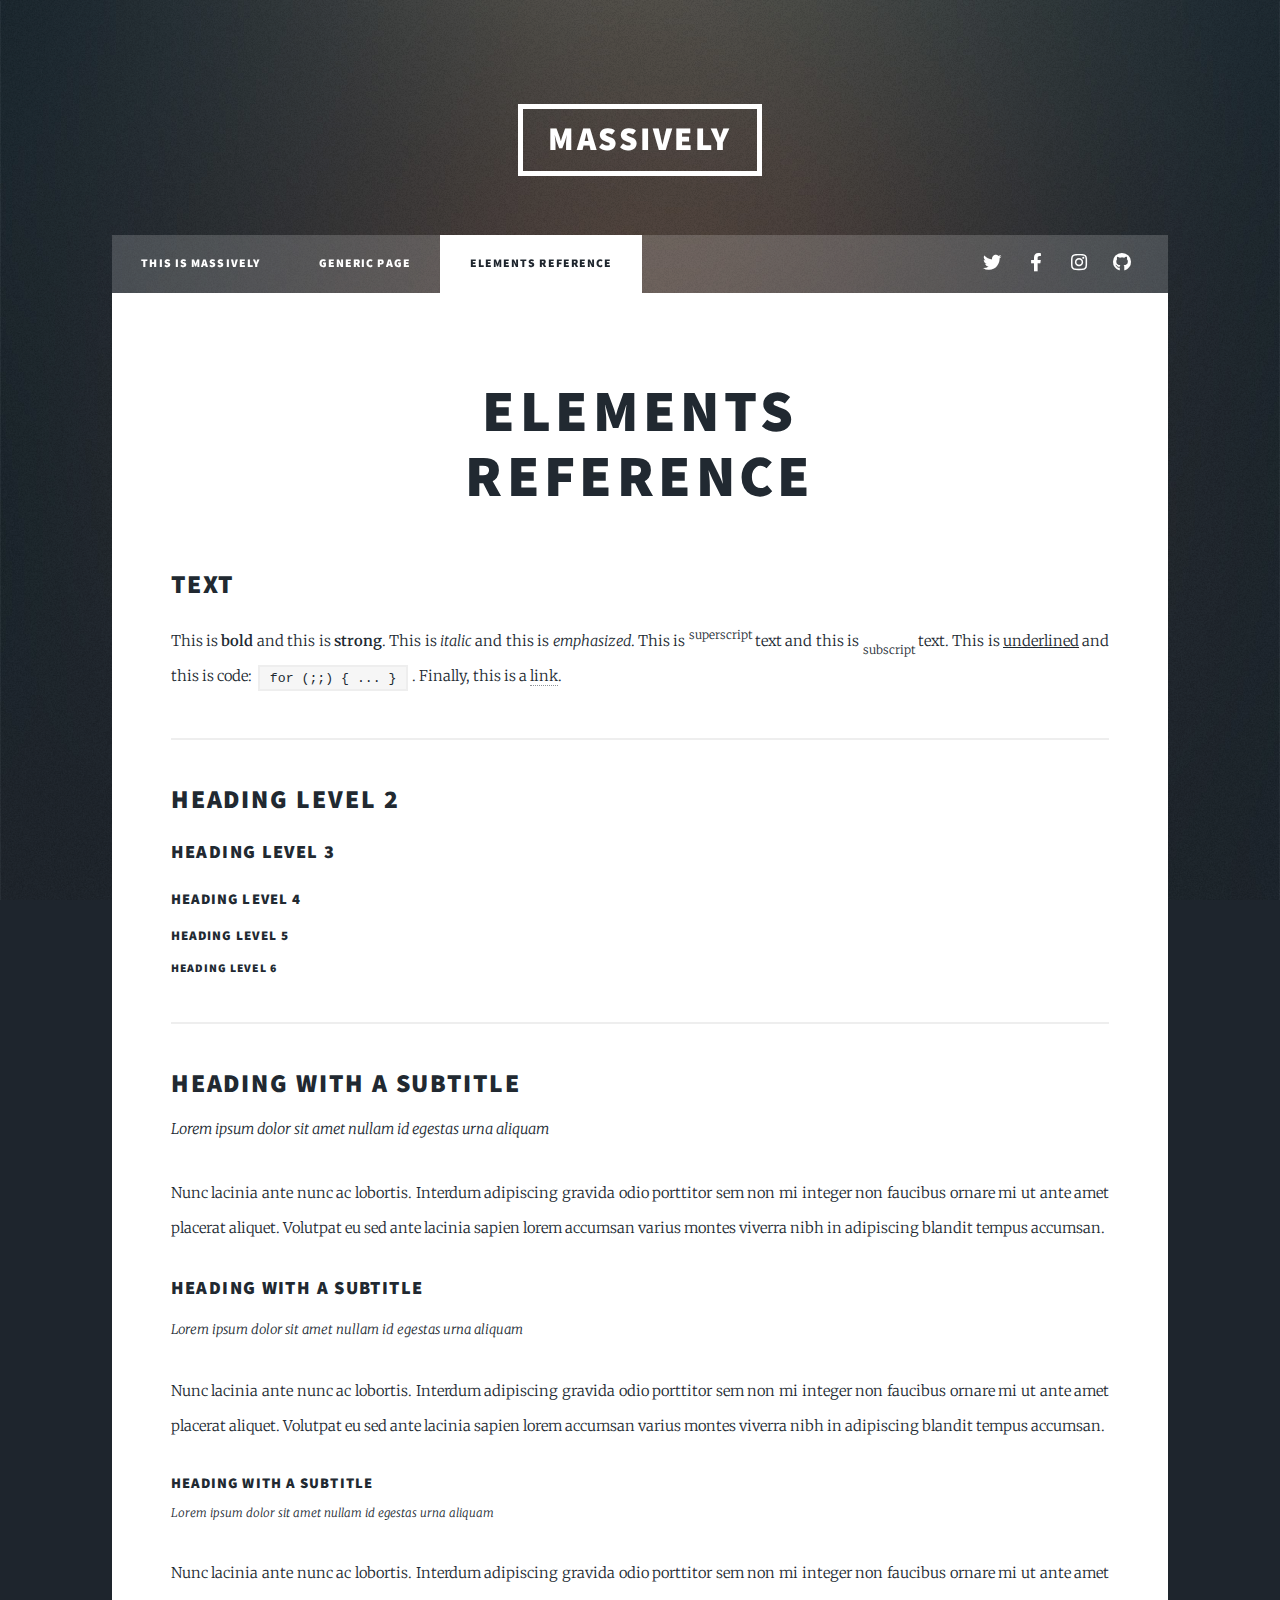
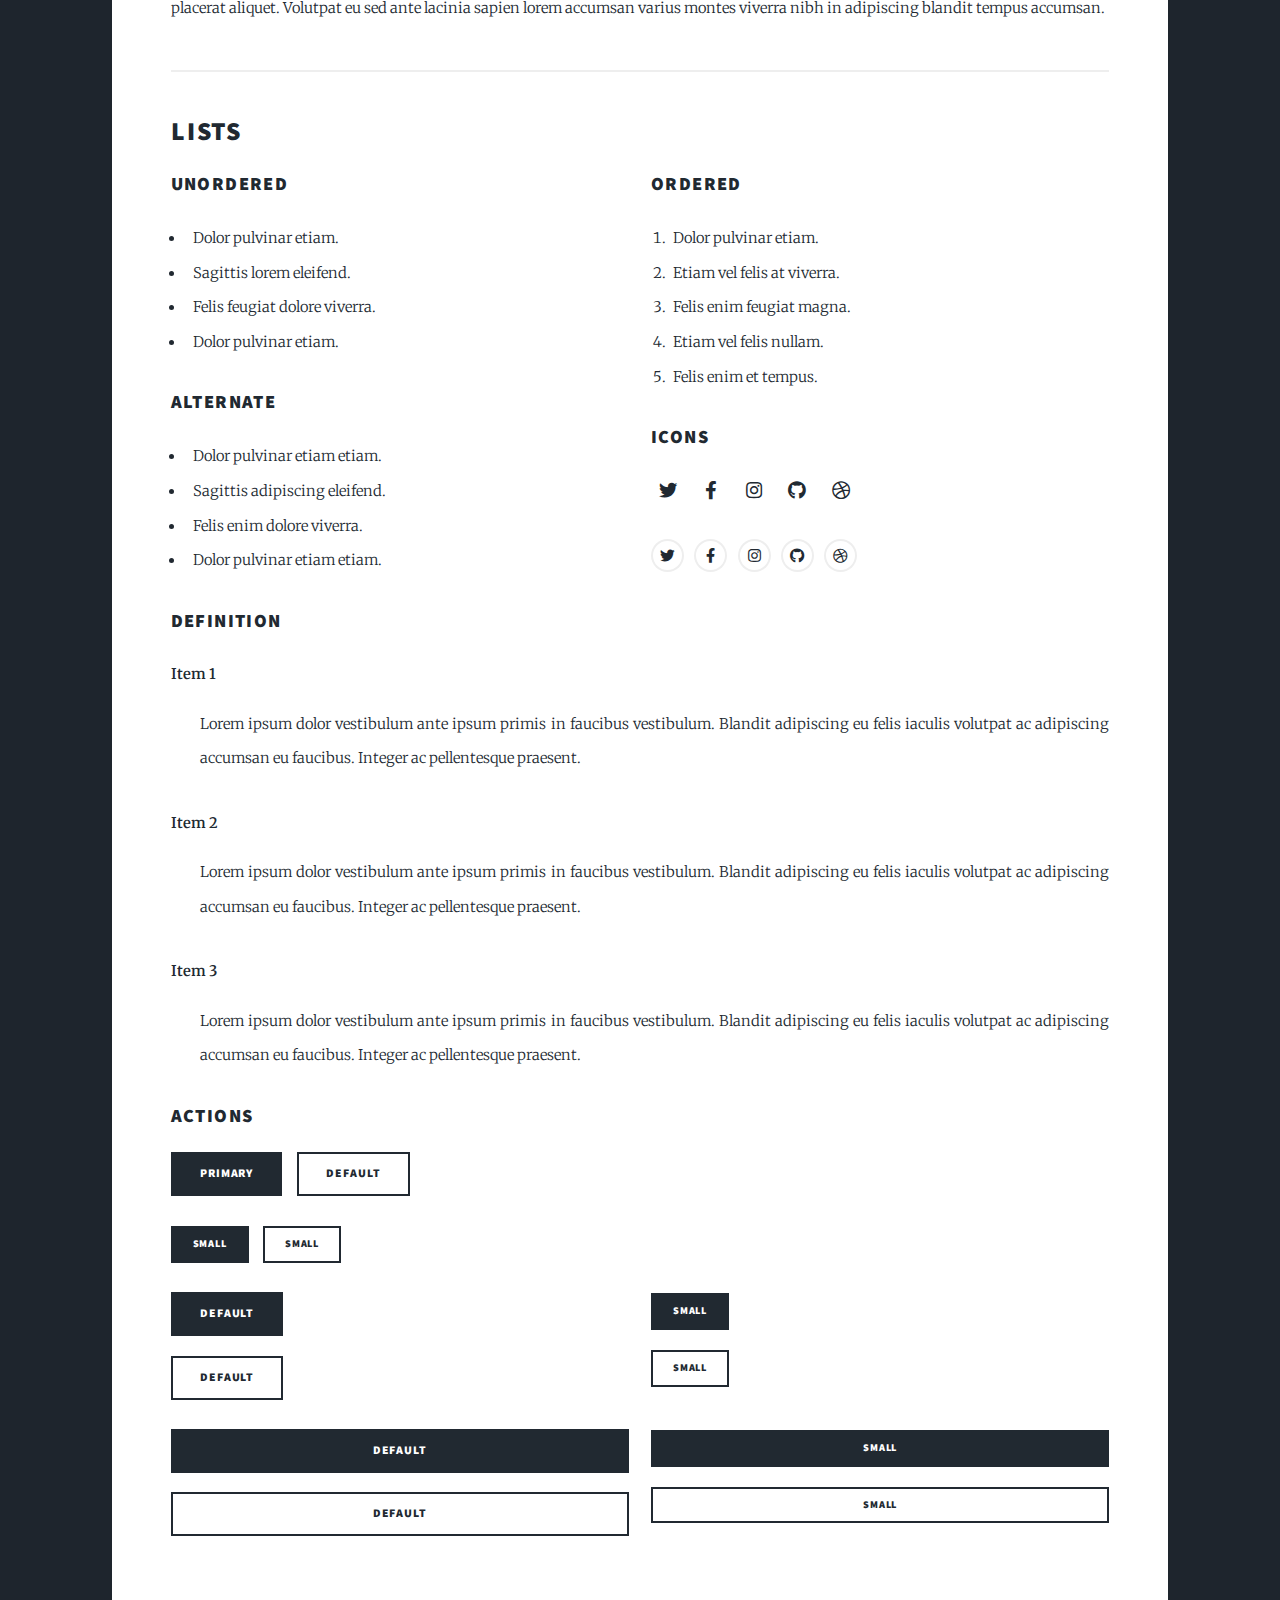
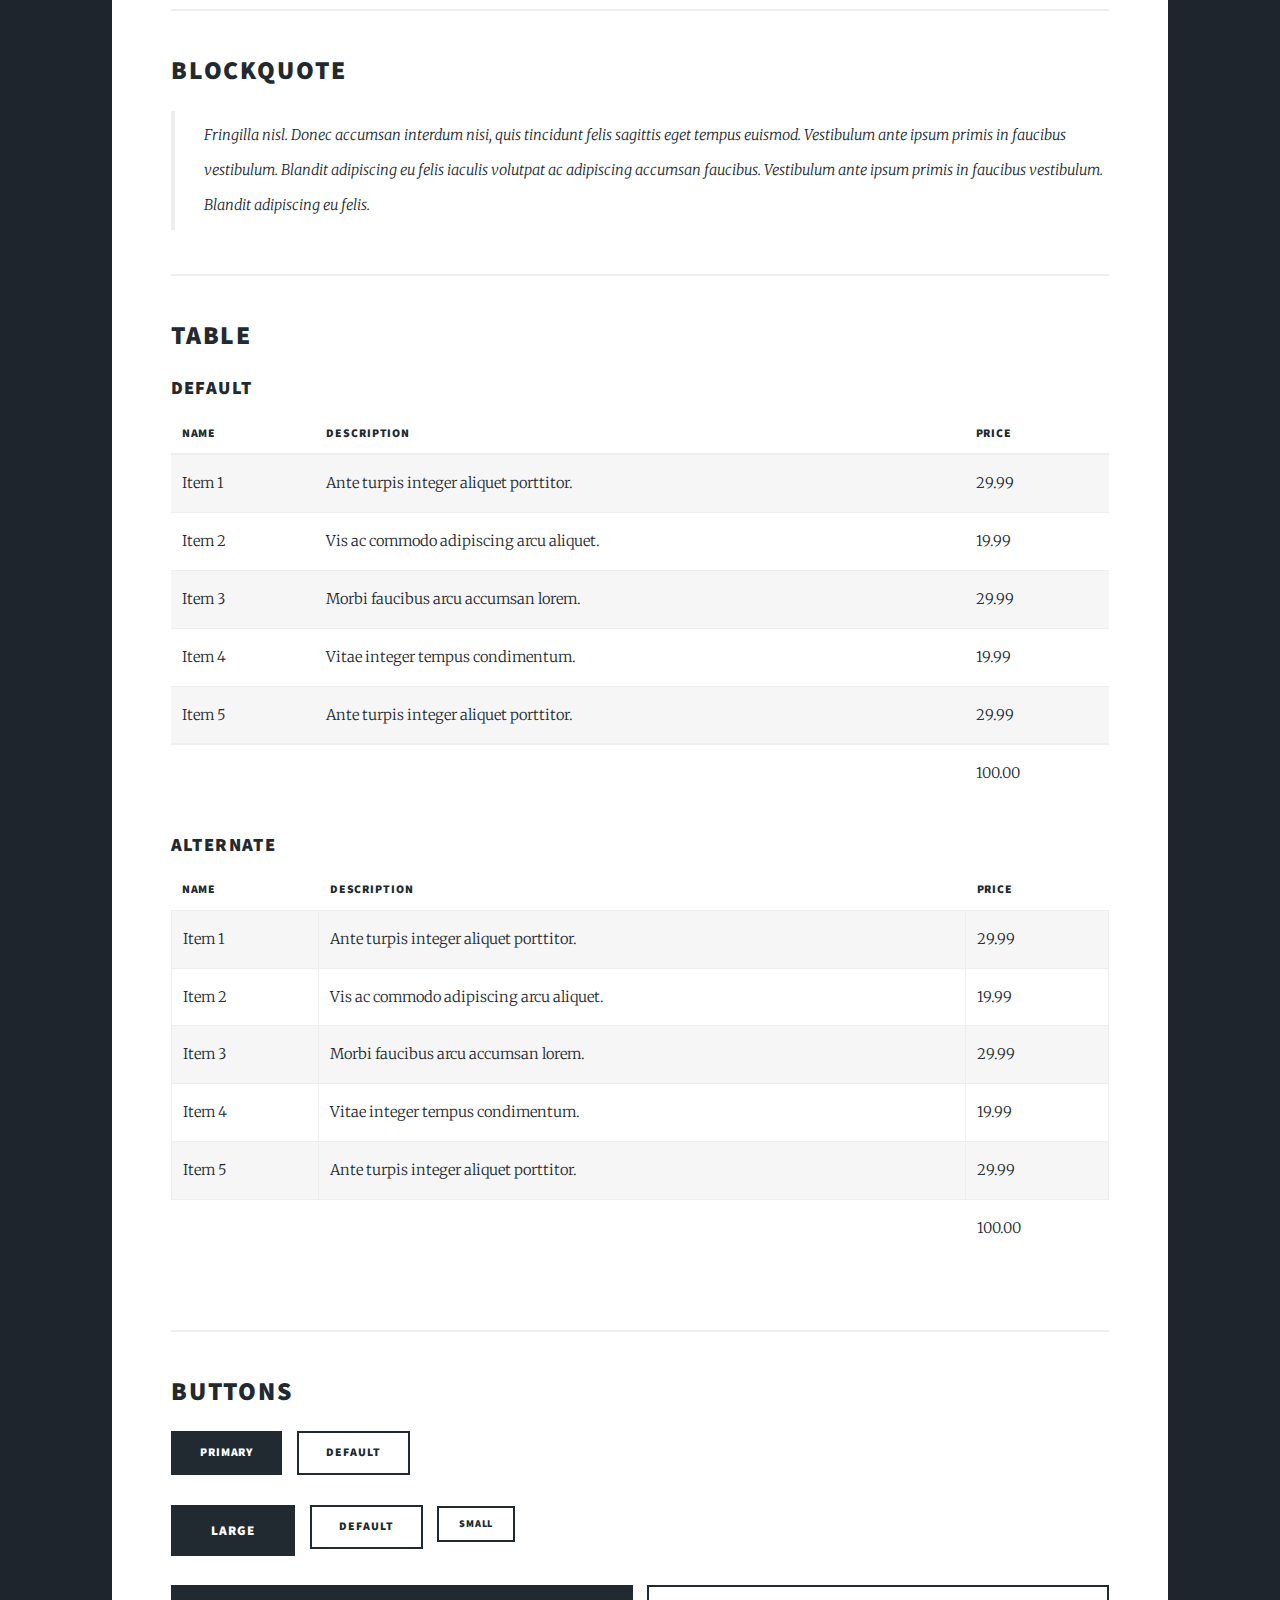
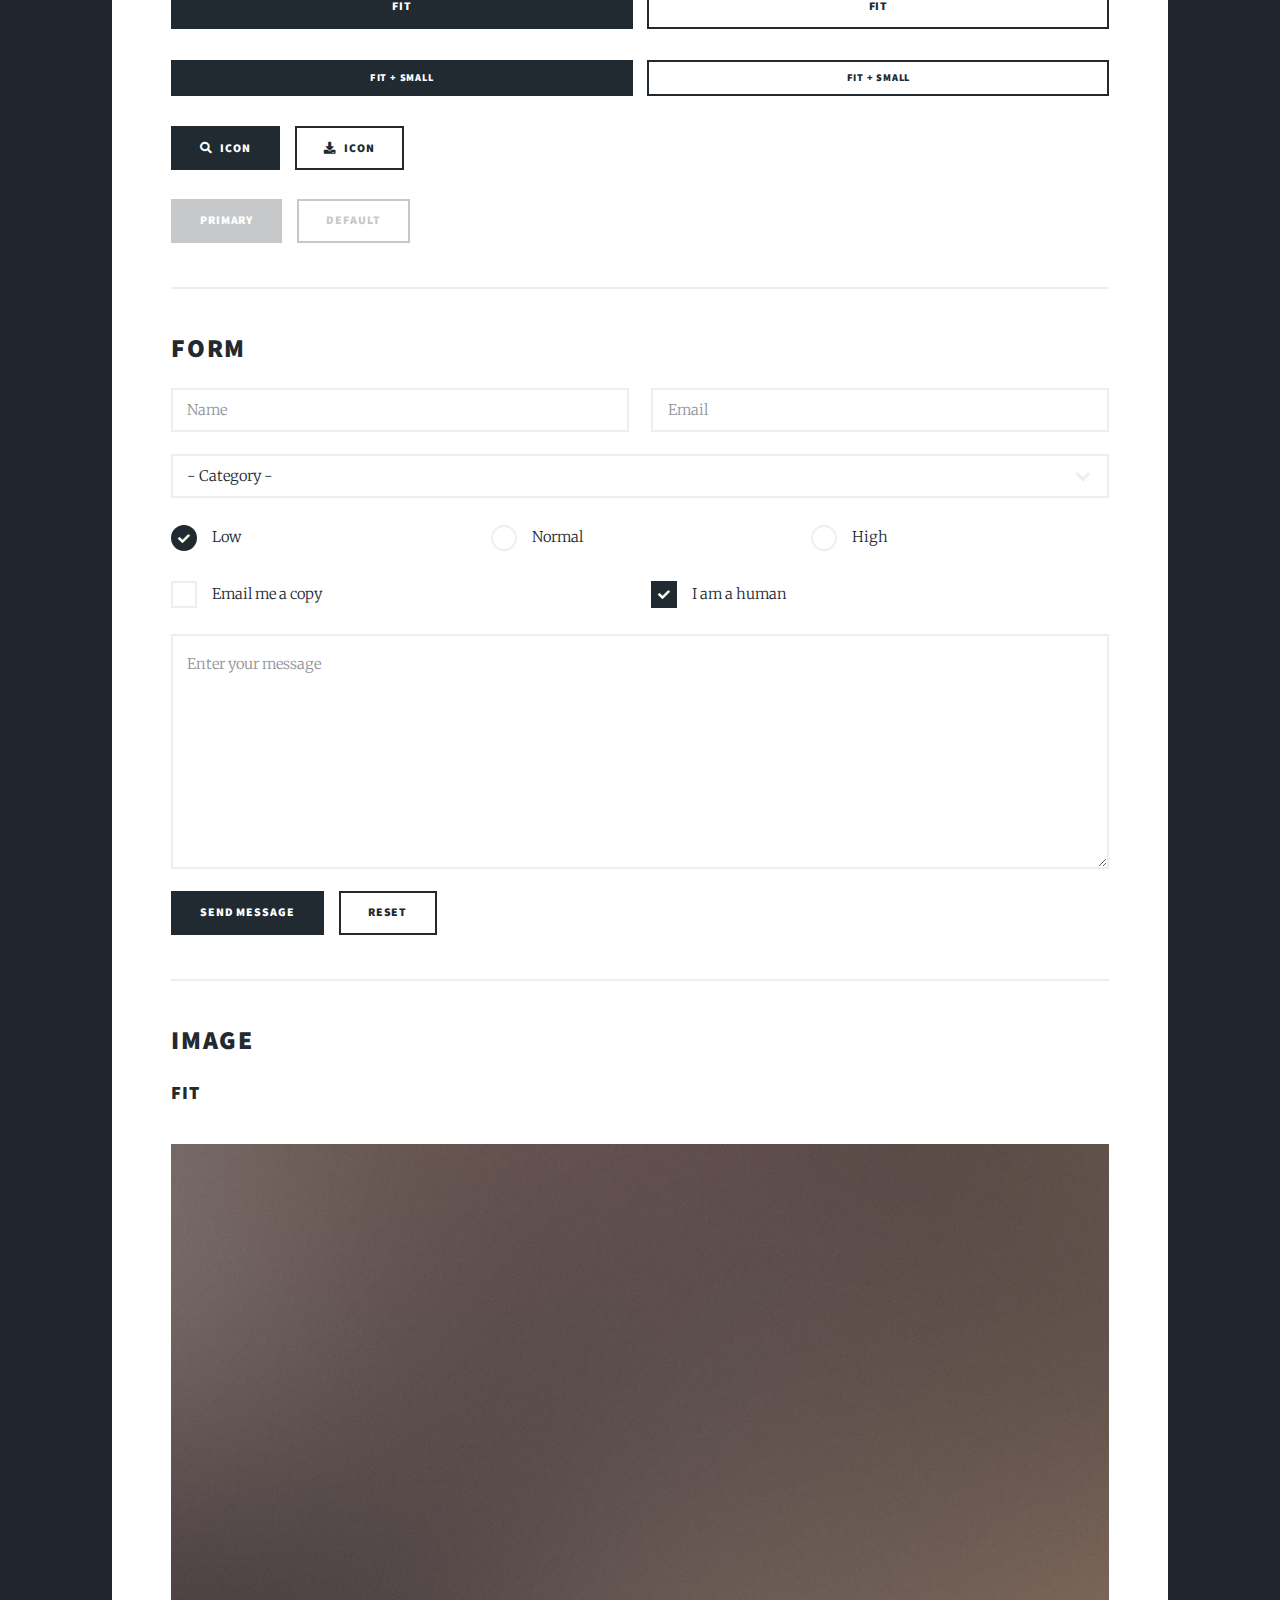
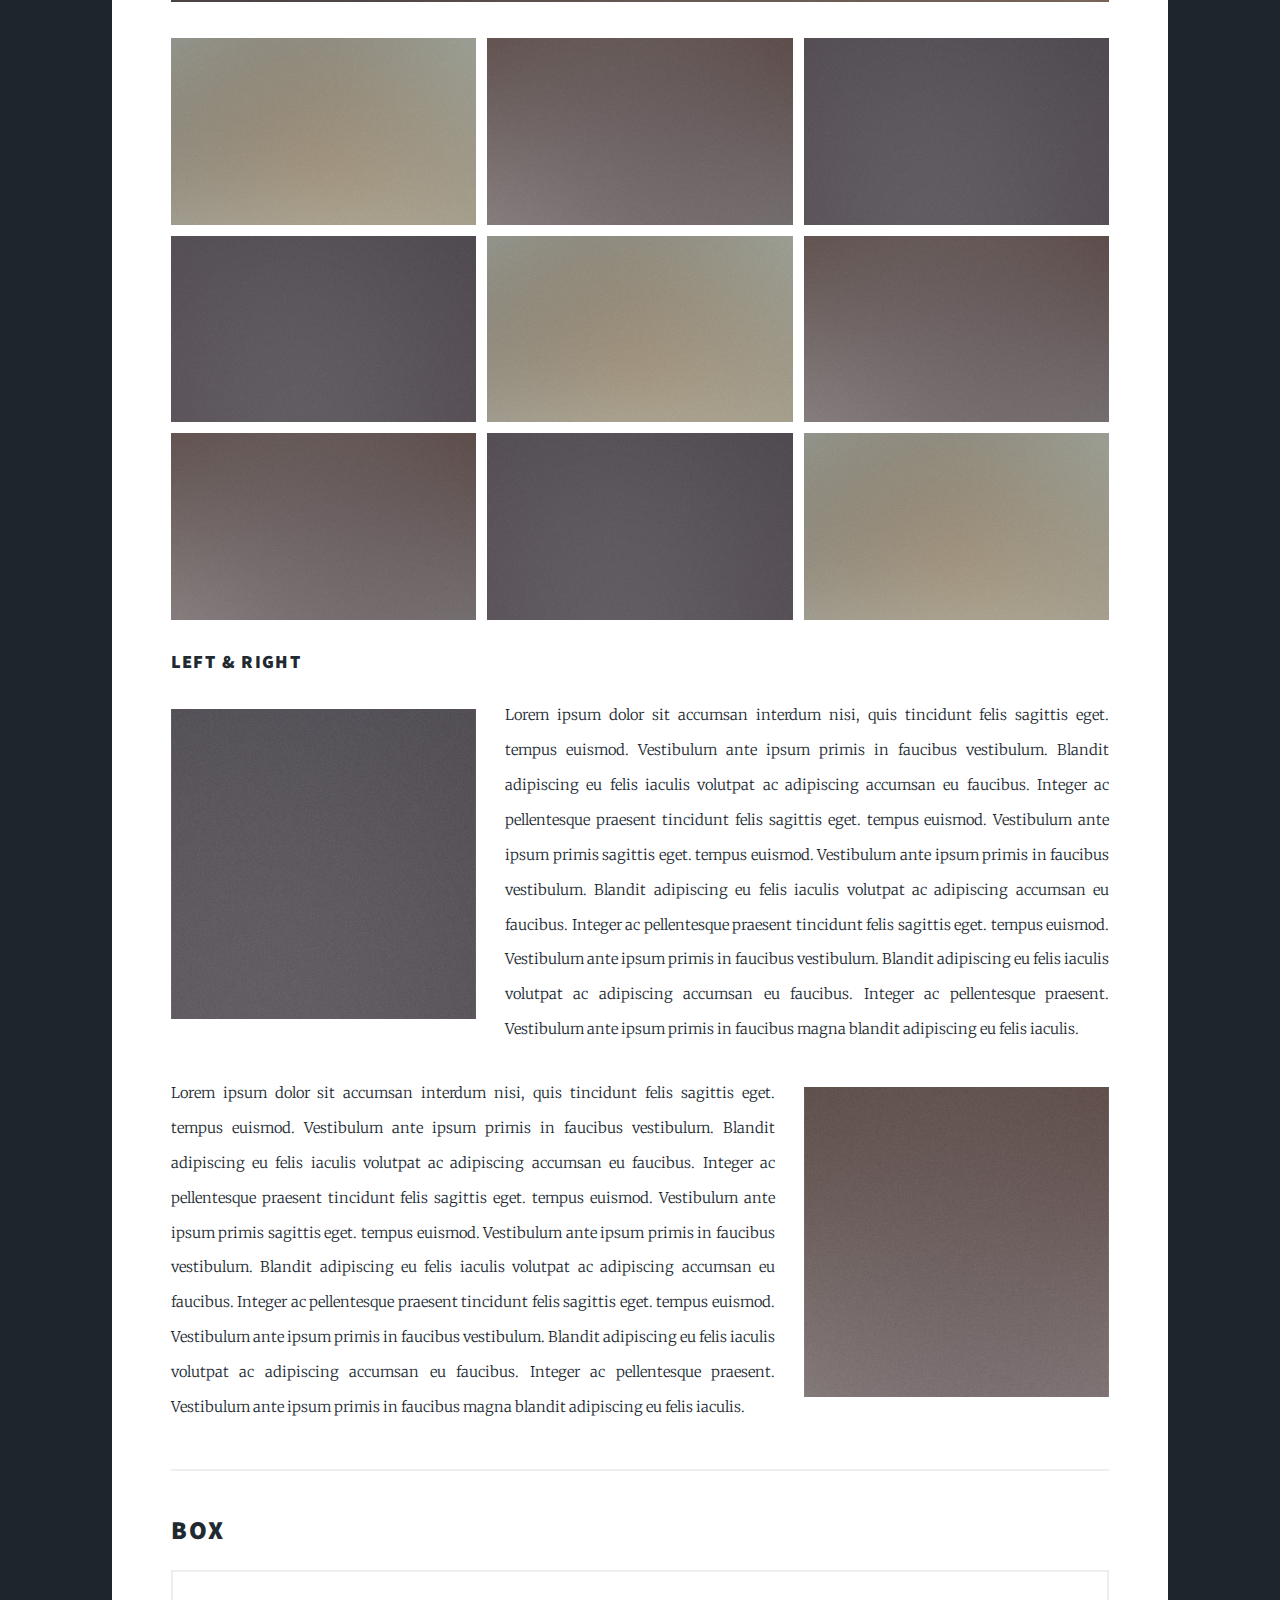
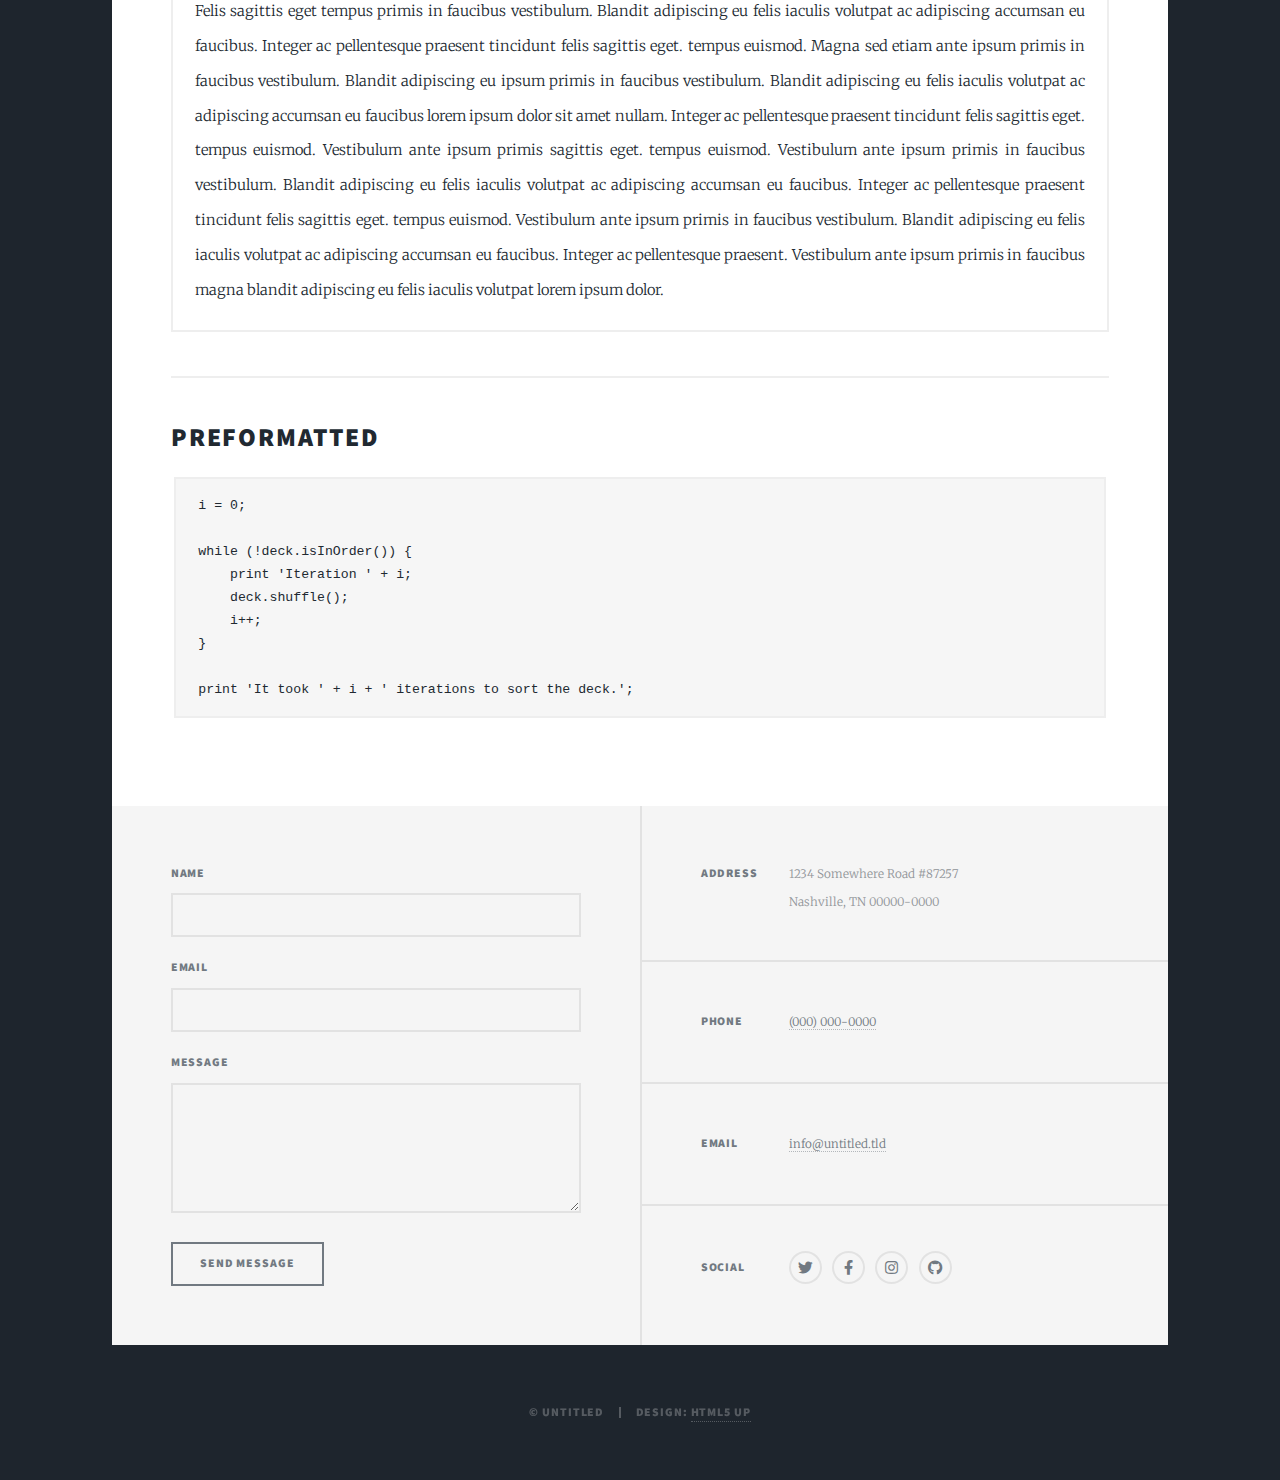
==== elements.html @ 778afbf0 "Add files via upload" ====
<!DOCTYPE HTML>
<!--
	Massively by HTML5 UP
	html5up.net | @ajlkn
	Free for personal and commercial use under the CCA 3.0 license (html5up.net/license)
-->
<html>
	<head>
		<title>Elements Reference - Massively by HTML5 UP</title>
		<meta charset="utf-8" />
		<meta name="viewport" content="width=device-width, initial-scale=1, user-scalable=no" />
		<link rel="stylesheet" href="assets/css/main.css" />
		<noscript><link rel="stylesheet" href="assets/css/noscript.css" /></noscript>
	</head>
	<body class="is-preload">

		<!-- Wrapper -->
			<div id="wrapper">

				<!-- Header -->
					<header id="header">
						<a href="index.html" class="logo">Massively</a>
					</header>

				<!-- Nav -->
					<nav id="nav">
						<ul class="links">
							<li><a href="index.html">This is Massively</a></li>
							<li><a href="generic.html">Generic Page</a></li>
							<li class="active"><a href="elements.html">Elements Reference</a></li>
						</ul>
						<ul class="icons">
							<li><a href="#" class="icon brands fa-twitter"><span class="label">Twitter</span></a></li>
							<li><a href="#" class="icon brands fa-facebook-f"><span class="label">Facebook</span></a></li>
							<li><a href="#" class="icon brands fa-instagram"><span class="label">Instagram</span></a></li>
							<li><a href="#" class="icon brands fa-github"><span class="label">GitHub</span></a></li>
						</ul>
					</nav>

				<!-- Main -->
					<div id="main">

						<!-- Post -->
							<section class="post">
								<header class="major">
									<h1>Elements<br />
									Reference</h1>
								</header>

								<!-- Text stuff -->
									<h2>Text</h2>
									<p>This is <b>bold</b> and this is <strong>strong</strong>. This is <i>italic</i> and this is <em>emphasized</em>.
									This is <sup>superscript</sup> text and this is <sub>subscript</sub> text.
									This is <u>underlined</u> and this is code: <code>for (;;) { ... }</code>.
									Finally, this is a <a href="#">link</a>.</p>
									<hr />
									<h2>Heading Level 2</h2>
									<h3>Heading Level 3</h3>
									<h4>Heading Level 4</h4>
									<h5>Heading Level 5</h5>
									<h6>Heading Level 6</h6>
									<hr />
									<header>
										<h2>Heading with a Subtitle</h2>
										<p>Lorem ipsum dolor sit amet nullam id egestas urna aliquam</p>
									</header>
									<p>Nunc lacinia ante nunc ac lobortis. Interdum adipiscing gravida odio porttitor sem non mi integer non faucibus ornare mi ut ante amet placerat aliquet. Volutpat eu sed ante lacinia sapien lorem accumsan varius montes viverra nibh in adipiscing blandit tempus accumsan.</p>
									<header>
										<h3>Heading with a Subtitle</h3>
										<p>Lorem ipsum dolor sit amet nullam id egestas urna aliquam</p>
									</header>
									<p>Nunc lacinia ante nunc ac lobortis. Interdum adipiscing gravida odio porttitor sem non mi integer non faucibus ornare mi ut ante amet placerat aliquet. Volutpat eu sed ante lacinia sapien lorem accumsan varius montes viverra nibh in adipiscing blandit tempus accumsan.</p>
									<header>
										<h4>Heading with a Subtitle</h4>
										<p>Lorem ipsum dolor sit amet nullam id egestas urna aliquam</p>
									</header>
									<p>Nunc lacinia ante nunc ac lobortis. Interdum adipiscing gravida odio porttitor sem non mi integer non faucibus ornare mi ut ante amet placerat aliquet. Volutpat eu sed ante lacinia sapien lorem accumsan varius montes viverra nibh in adipiscing blandit tempus accumsan.</p>

									<hr />

								<!-- Lists -->
									<h2>Lists</h2>
									<div class="row">
										<div class="col-6 col-12-small">

											<h3>Unordered</h3>
											<ul>
												<li>Dolor pulvinar etiam.</li>
												<li>Sagittis lorem eleifend.</li>
												<li>Felis feugiat dolore viverra.</li>
												<li>Dolor pulvinar etiam.</li>
											</ul>

											<h3>Alternate</h3>
											<ul class="alt">
												<li>Dolor pulvinar etiam etiam.</li>
												<li>Sagittis adipiscing eleifend.</li>
												<li>Felis enim dolore viverra.</li>
												<li>Dolor pulvinar etiam etiam.</li>
											</ul>

										</div>
										<div class="col-6 col-12-small">

											<h3>Ordered</h3>
											<ol>
												<li>Dolor pulvinar etiam.</li>
												<li>Etiam vel felis at viverra.</li>
												<li>Felis enim feugiat magna.</li>
												<li>Etiam vel felis nullam.</li>
												<li>Felis enim et tempus.</li>
											</ol>

											<h3>Icons</h3>
											<ul class="icons">
												<li><a href="#" class="icon brands fa-twitter"><span class="label">Twitter</span></a></li>
												<li><a href="#" class="icon brands fa-facebook-f"><span class="label">Facebook</span></a></li>
												<li><a href="#" class="icon brands fa-instagram"><span class="label">Instagram</span></a></li>
												<li><a href="#" class="icon brands fa-github"><span class="label">Github</span></a></li>
												<li><a href="#" class="icon brands fa-dribbble"><span class="label">Dribbble</span></a></li>
											</ul>
											<ul class="icons alt">
												<li><a href="#" class="icon brands alt fa-twitter"><span class="label">Twitter</span></a></li>
												<li><a href="#" class="icon brands alt fa-facebook-f"><span class="label">Facebook</span></a></li>
												<li><a href="#" class="icon brands alt fa-instagram"><span class="label">Instagram</span></a></li>
												<li><a href="#" class="icon brands alt fa-github"><span class="label">Github</span></a></li>
												<li><a href="#" class="icon brands alt fa-dribbble"><span class="label">Dribbble</span></a></li>
											</ul>

										</div>
									</div>
									<h3>Definition</h3>
									<dl>
										<dt>Item 1</dt>
										<dd>
											<p>Lorem ipsum dolor vestibulum ante ipsum primis in faucibus vestibulum. Blandit adipiscing eu felis iaculis volutpat ac adipiscing accumsan eu faucibus. Integer ac pellentesque praesent.</p>
										</dd>
										<dt>Item 2</dt>
										<dd>
											<p>Lorem ipsum dolor vestibulum ante ipsum primis in faucibus vestibulum. Blandit adipiscing eu felis iaculis volutpat ac adipiscing accumsan eu faucibus. Integer ac pellentesque praesent.</p>
										</dd>
										<dt>Item 3</dt>
										<dd>
											<p>Lorem ipsum dolor vestibulum ante ipsum primis in faucibus vestibulum. Blandit adipiscing eu felis iaculis volutpat ac adipiscing accumsan eu faucibus. Integer ac pellentesque praesent.</p>
										</dd>
									</dl>

									<h3>Actions</h3>
									<ul class="actions">
										<li><a href="#" class="button primary">Primary</a></li>
										<li><a href="#" class="button">Default</a></li>
									</ul>
									<ul class="actions small">
										<li><a href="#" class="button primary small">Small</a></li>
										<li><a href="#" class="button small">Small</a></li>
									</ul>
									<div class="row">
										<div class="col-6 col-12-small">
											<ul class="actions stacked">
												<li><a href="#" class="button primary">Default</a></li>
												<li><a href="#" class="button">Default</a></li>
											</ul>
										</div>
										<div class="col-6 col-12-small">
											<ul class="actions stacked">
												<li><a href="#" class="button primary small">Small</a></li>
												<li><a href="#" class="button small">Small</a></li>
											</ul>
										</div>
									</div>
									<div class="row">
										<div class="col-6 col-12-small">
											<ul class="actions stacked">
												<li><a href="#" class="button primary fit">Default</a></li>
												<li><a href="#" class="button fit">Default</a></li>
											</ul>
										</div>
										<div class="col-6 col-12-small">
											<ul class="actions stacked">
												<li><a href="#" class="button primary small fit">Small</a></li>
												<li><a href="#" class="button small fit">Small</a></li>
											</ul>
										</div>
									</div>

									<hr />

								<!-- Blockquote -->
									<h2>Blockquote</h2>
									<blockquote>Fringilla nisl. Donec accumsan interdum nisi, quis tincidunt felis sagittis eget tempus euismod. Vestibulum ante ipsum primis in faucibus vestibulum. Blandit adipiscing eu felis iaculis volutpat ac adipiscing accumsan faucibus. Vestibulum ante ipsum primis in faucibus vestibulum. Blandit adipiscing eu felis.</blockquote>

									<hr />

								<!-- Table -->
									<h2>Table</h2>

									<h3>Default</h3>
									<div class="table-wrapper">
										<table>
											<thead>
												<tr>
													<th>Name</th>
													<th>Description</th>
													<th>Price</th>
												</tr>
											</thead>
											<tbody>
												<tr>
													<td>Item 1</td>
													<td>Ante turpis integer aliquet porttitor.</td>
													<td>29.99</td>
												</tr>
												<tr>
													<td>Item 2</td>
													<td>Vis ac commodo adipiscing arcu aliquet.</td>
													<td>19.99</td>
												</tr>
												<tr>
													<td>Item 3</td>
													<td> Morbi faucibus arcu accumsan lorem.</td>
													<td>29.99</td>
												</tr>
												<tr>
													<td>Item 4</td>
													<td>Vitae integer tempus condimentum.</td>
													<td>19.99</td>
												</tr>
												<tr>
													<td>Item 5</td>
													<td>Ante turpis integer aliquet porttitor.</td>
													<td>29.99</td>
												</tr>
											</tbody>
											<tfoot>
												<tr>
													<td colspan="2"></td>
													<td>100.00</td>
												</tr>
											</tfoot>
										</table>
									</div>

									<h3>Alternate</h3>
									<div class="table-wrapper">
										<table class="alt">
											<thead>
												<tr>
													<th>Name</th>
													<th>Description</th>
													<th>Price</th>
												</tr>
											</thead>
											<tbody>
												<tr>
													<td>Item 1</td>
													<td>Ante turpis integer aliquet porttitor.</td>
													<td>29.99</td>
												</tr>
												<tr>
													<td>Item 2</td>
													<td>Vis ac commodo adipiscing arcu aliquet.</td>
													<td>19.99</td>
												</tr>
												<tr>
													<td>Item 3</td>
													<td> Morbi faucibus arcu accumsan lorem.</td>
													<td>29.99</td>
												</tr>
												<tr>
													<td>Item 4</td>
													<td>Vitae integer tempus condimentum.</td>
													<td>19.99</td>
												</tr>
												<tr>
													<td>Item 5</td>
													<td>Ante turpis integer aliquet porttitor.</td>
													<td>29.99</td>
												</tr>
											</tbody>
											<tfoot>
												<tr>
													<td colspan="2"></td>
													<td>100.00</td>
												</tr>
											</tfoot>
										</table>
									</div>

									<hr />

								<!-- Buttons -->
									<h2>Buttons</h2>
									<ul class="actions">
										<li><a href="#" class="button primary">Primary</a></li>
										<li><a href="#" class="button">Default</a></li>
									</ul>
									<ul class="actions">
										<li><a href="#" class="button primary large">Large</a></li>
										<li><a href="#" class="button">Default</a></li>
										<li><a href="#" class="button small">Small</a></li>
									</ul>
									<ul class="actions fit">
										<li><a href="#" class="button primary fit">Fit</a></li>
										<li><a href="#" class="button fit">Fit</a></li>
									</ul>
									<ul class="actions fit small">
										<li><a href="#" class="button primary fit small">Fit + Small</a></li>
										<li><a href="#" class="button fit small">Fit + Small</a></li>
									</ul>
									<ul class="actions">
										<li><a href="#" class="button primary icon solid fa-search">Icon</a></li>
										<li><a href="#" class="button icon solid fa-download">Icon</a></li>
									</ul>
									<ul class="actions">
										<li><span class="button primary disabled">Primary</span></li>
										<li><span class="button disabled">Default</span></li>
									</ul>

									<hr />

								<!-- Form -->
									<h2>Form</h2>

									<form method="post" action="#">
										<div class="row gtr-uniform">
											<div class="col-6 col-12-xsmall">
												<input type="text" name="demo-name" id="demo-name" value="" placeholder="Name" />
											</div>
											<div class="col-6 col-12-xsmall">
												<input type="email" name="demo-email" id="demo-email" value="" placeholder="Email" />
											</div>
											<!-- Break -->
											<div class="col-12">
												<select name="demo-category" id="demo-category">
													<option value="">- Category -</option>
													<option value="1">Manufacturing</option>
													<option value="1">Shipping</option>
													<option value="1">Administration</option>
													<option value="1">Human Resources</option>
												</select>
											</div>
											<!-- Break -->
											<div class="col-4 col-12-small">
												<input type="radio" id="demo-priority-low" name="demo-priority" checked>
												<label for="demo-priority-low">Low</label>
											</div>
											<div class="col-4 col-12-small">
												<input type="radio" id="demo-priority-normal" name="demo-priority">
												<label for="demo-priority-normal">Normal</label>
											</div>
											<div class="col-4 col-12-small">
												<input type="radio" id="demo-priority-high" name="demo-priority">
												<label for="demo-priority-high">High</label>
											</div>
											<!-- Break -->
											<div class="col-6 col-12-small">
												<input type="checkbox" id="demo-copy" name="demo-copy">
												<label for="demo-copy">Email me a copy</label>
											</div>
											<div class="col-6 col-12-small">
												<input type="checkbox" id="demo-human" name="demo-human" checked>
												<label for="demo-human">I am a human</label>
											</div>
											<!-- Break -->
											<div class="col-12">
												<textarea name="demo-message" id="demo-message" placeholder="Enter your message" rows="6"></textarea>
											</div>
											<!-- Break -->
											<div class="col-12">
												<ul class="actions">
													<li><input type="submit" value="Send Message" class="primary" /></li>
													<li><input type="reset" value="Reset" /></li>
												</ul>
											</div>
										</div>
									</form>

									<hr />

								<!-- Image -->
									<h2>Image</h2>

									<h3>Fit</h3>
									<span class="image fit"><img src="images/pic01.jpg" alt="" /></span>
									<div class="box alt">
										<div class="row gtr-50 gtr-uniform">
											<div class="col-4"><span class="image fit"><img src="images/pic02.jpg" alt="" /></span></div>
											<div class="col-4"><span class="image fit"><img src="images/pic03.jpg" alt="" /></span></div>
											<div class="col-4"><span class="image fit"><img src="images/pic04.jpg" alt="" /></span></div>
											<!-- Break -->
											<div class="col-4"><span class="image fit"><img src="images/pic04.jpg" alt="" /></span></div>
											<div class="col-4"><span class="image fit"><img src="images/pic02.jpg" alt="" /></span></div>
											<div class="col-4"><span class="image fit"><img src="images/pic03.jpg" alt="" /></span></div>
											<!-- Break -->
											<div class="col-4"><span class="image fit"><img src="images/pic03.jpg" alt="" /></span></div>
											<div class="col-4"><span class="image fit"><img src="images/pic04.jpg" alt="" /></span></div>
											<div class="col-4"><span class="image fit"><img src="images/pic02.jpg" alt="" /></span></div>
										</div>
									</div>

									<h3>Left &amp; Right</h3>
									<p><span class="image left"><img src="images/pic08.jpg" alt="" /></span>Lorem ipsum dolor sit accumsan interdum nisi, quis tincidunt felis sagittis eget. tempus euismod. Vestibulum ante ipsum primis in faucibus vestibulum. Blandit adipiscing eu felis iaculis volutpat ac adipiscing accumsan eu faucibus. Integer ac pellentesque praesent tincidunt felis sagittis eget. tempus euismod. Vestibulum ante ipsum primis sagittis eget. tempus euismod. Vestibulum ante ipsum primis in faucibus vestibulum. Blandit adipiscing eu felis iaculis volutpat ac adipiscing accumsan eu faucibus. Integer ac pellentesque praesent tincidunt felis sagittis eget. tempus euismod. Vestibulum ante ipsum primis in faucibus vestibulum. Blandit adipiscing eu felis iaculis volutpat ac adipiscing accumsan eu faucibus. Integer ac pellentesque praesent. Vestibulum ante ipsum primis in faucibus magna blandit adipiscing eu felis iaculis.</p>
									<p><span class="image right"><img src="images/pic09.jpg" alt="" /></span>Lorem ipsum dolor sit accumsan interdum nisi, quis tincidunt felis sagittis eget. tempus euismod. Vestibulum ante ipsum primis in faucibus vestibulum. Blandit adipiscing eu felis iaculis volutpat ac adipiscing accumsan eu faucibus. Integer ac pellentesque praesent tincidunt felis sagittis eget. tempus euismod. Vestibulum ante ipsum primis sagittis eget. tempus euismod. Vestibulum ante ipsum primis in faucibus vestibulum. Blandit adipiscing eu felis iaculis volutpat ac adipiscing accumsan eu faucibus. Integer ac pellentesque praesent tincidunt felis sagittis eget. tempus euismod. Vestibulum ante ipsum primis in faucibus vestibulum. Blandit adipiscing eu felis iaculis volutpat ac adipiscing accumsan eu faucibus. Integer ac pellentesque praesent. Vestibulum ante ipsum primis in faucibus magna blandit adipiscing eu felis iaculis.</p>

									<hr />

								<!-- Box -->
									<h2>Box</h2>
									<div class="box">
										<p>Felis sagittis eget tempus primis in faucibus vestibulum. Blandit adipiscing eu felis iaculis volutpat ac adipiscing accumsan eu faucibus. Integer ac pellentesque praesent tincidunt felis sagittis eget. tempus euismod. Magna sed etiam ante ipsum primis in faucibus vestibulum. Blandit adipiscing eu ipsum primis in faucibus vestibulum. Blandit adipiscing eu felis iaculis volutpat ac adipiscing accumsan eu faucibus lorem ipsum dolor sit amet nullam. Integer ac pellentesque praesent tincidunt felis sagittis eget. tempus euismod. Vestibulum ante ipsum primis sagittis eget. tempus euismod. Vestibulum ante ipsum primis in faucibus vestibulum. Blandit adipiscing eu felis iaculis volutpat ac adipiscing accumsan eu faucibus. Integer ac pellentesque praesent tincidunt felis sagittis eget. tempus euismod. Vestibulum ante ipsum primis in faucibus vestibulum. Blandit adipiscing eu felis iaculis volutpat ac adipiscing accumsan eu faucibus. Integer ac pellentesque praesent. Vestibulum ante ipsum primis in faucibus magna blandit adipiscing eu felis iaculis volutpat lorem ipsum dolor.</p>
									</div>

									<hr />

								<!-- Preformatted Code -->
									<h2>Preformatted</h2>
									<pre><code>i = 0;

while (!deck.isInOrder()) {
    print 'Iteration ' + i;
    deck.shuffle();
    i++;
}

print 'It took ' + i + ' iterations to sort the deck.';
</code></pre>

							</section>

					</div>

				<!-- Footer -->
					<footer id="footer">
						<section>
							<form method="post" action="#">
								<div class="fields">
									<div class="field">
										<label for="name">Name</label>
										<input type="text" name="name" id="name" />
									</div>
									<div class="field">
										<label for="email">Email</label>
										<input type="text" name="email" id="email" />
									</div>
									<div class="field">
										<label for="message">Message</label>
										<textarea name="message" id="message" rows="3"></textarea>
									</div>
								</div>
								<ul class="actions">
									<li><input type="submit" value="Send Message" /></li>
								</ul>
							</form>
						</section>
						<section class="split contact">
							<section class="alt">
								<h3>Address</h3>
								<p>1234 Somewhere Road #87257<br />
								Nashville, TN 00000-0000</p>
							</section>
							<section>
								<h3>Phone</h3>
								<p><a href="#">(000) 000-0000</a></p>
							</section>
							<section>
								<h3>Email</h3>
								<p><a href="#">info@untitled.tld</a></p>
							</section>
							<section>
								<h3>Social</h3>
								<ul class="icons alt">
									<li><a href="#" class="icon brands alt fa-twitter"><span class="label">Twitter</span></a></li>
									<li><a href="#" class="icon brands alt fa-facebook-f"><span class="label">Facebook</span></a></li>
									<li><a href="#" class="icon brands alt fa-instagram"><span class="label">Instagram</span></a></li>
									<li><a href="#" class="icon brands alt fa-github"><span class="label">GitHub</span></a></li>
								</ul>
							</section>
						</section>
					</footer>

				<!-- Copyright -->
					<div id="copyright">
						<ul><li>&copy; Untitled</li><li>Design: <a href="https://html5up.net">HTML5 UP</a></li></ul>
					</div>

			</div>

		<!-- Scripts -->
			<script src="assets/js/jquery.min.js"></script>
			<script src="assets/js/jquery.scrollex.min.js"></script>
			<script src="assets/js/jquery.scrolly.min.js"></script>
			<script src="assets/js/browser.min.js"></script>
			<script src="assets/js/breakpoints.min.js"></script>
			<script src="assets/js/util.js"></script>
			<script src="assets/js/main.js"></script>

	</body>
</html>
---- assets/css/main.css ----
@import url(fontawesome-all.min.css);
@import url("https://fonts.googleapis.com/css?family=Merriweather:300,700,300italic,700italic|Source+Sans+Pro:900");

/*
	Massively by HTML5 UP
	html5up.net | @ajlkn
	Free for personal and commercial use under the CCA 3.0 license (html5up.net/license)
*/

html, body, div, span, applet, object,
iframe, h1, h2, h3, h4, h5, h6, p, blockquote,
pre, a, abbr, acronym, address, big, cite,
code, del, dfn, em, img, ins, kbd, q, s, samp,
small, strike, strong, sub, sup, tt, var, b,
u, i, center, dl, dt, dd, ol, ul, li, fieldset,
form, label, legend, table, caption, tbody,
tfoot, thead, tr, th, td, article, aside,
canvas, details, embed, figure, figcaption,
footer, header, hgroup, menu, nav, output, ruby,
section, summary, time, mark, audio, video {
	margin: 0;
	padding: 0;
	border: 0;
	font-size: 100%;
	font: inherit;
	vertical-align: baseline;}

article, aside, details, figcaption, figure,
footer, header, hgroup, menu, nav, section {
	display: block;}

body {
	line-height: 1;
}

ol, ul {
	list-style: none;
}

blockquote, q {
	quotes: none;
}

	blockquote:before, blockquote:after, q:before, q:after {
		content: '';
		content: none;
	}

table {
	border-collapse: collapse;
	border-spacing: 0;
}

body {
	-webkit-text-size-adjust: none;
}

mark {
	background-color: transparent;
	color: inherit;
}

input::-moz-focus-inner {
	border: 0;
	padding: 0;
}

input, select, textarea {
	-moz-appearance: none;
	-webkit-appearance: none;
	-ms-appearance: none;
	appearance: none;
}

/* Basic */

	@-ms-viewport {
		width: device-width;
	}

	body {
		-ms-overflow-style: scrollbar;
	}

	@media screen and (max-width: 480px) {

		html, body {
			min-width: 320px;
		}

	}

	html {
		box-sizing: border-box;
	}

	*, *:before, *:after {
		box-sizing: inherit;
	}

	body {
		background-color: #1e252d;
	}

		body.is-preload *, body.is-preload *:before, body.is-preload *:after {
			-moz-animation: none !important;
			-webkit-animation: none !important;
			-ms-animation: none !important;
			animation: none !important;
			-moz-transition: none !important;
			-webkit-transition: none !important;
			-ms-transition: none !important;
			transition: none !important;
		}

/* Type */

	html {
		font-size: 16pt;
	}

		@media screen and (max-width: 1680px) {

			html {
				font-size: 12pt;
			}

		}

		@media screen and (max-width: 1280px) {

			html {
				font-size: 11pt;
			}

		}

		@media screen and (max-width: 360px) {

			html {
				font-size: 10pt;
			}

		}

	body {
		color: #212931;
	}

	body, input, select, textarea {
		font-family: "Merriweather", Georgia, serif;
		font-weight: 300;
		font-size: 1rem;
		line-height: 2.375;
	}

	a {
		-moz-transition: color 0.2s ease-in-out, background-color 0.2s ease-in-out, border-color 0.2s ease-in-out, box-shadow 0.2s ease-in-out;
		-webkit-transition: color 0.2s ease-in-out, background-color 0.2s ease-in-out, border-color 0.2s ease-in-out, box-shadow 0.2s ease-in-out;
		-ms-transition: color 0.2s ease-in-out, background-color 0.2s ease-in-out, border-color 0.2s ease-in-out, box-shadow 0.2s ease-in-out;
		transition: color 0.2s ease-in-out, background-color 0.2s ease-in-out, border-color 0.2s ease-in-out, box-shadow 0.2s ease-in-out;
		border-bottom: dotted 1px;
		text-decoration: none;
	}

		a:hover {
			border-bottom-color: transparent;
		}

	strong, b {
		font-weight: 600;
	}

	em, i {
		font-style: italic;
	}

	p {
		text-align: justify;
		margin: 0 0 2rem 0;
	}

	h1, h2, h3, h4, h5, h6 {
		font-family: "Source Sans Pro", Helvetica, sans-serif;
		font-weight: 900;
		line-height: 1.5;
		letter-spacing: 0.075em;
		text-transform: uppercase;
		margin: 0 0 1rem 0;
	}

		h1 a, h2 a, h3 a, h4 a, h5 a, h6 a {
			border-bottom: 0;
			color: inherit;
			text-decoration: none;
		}

	h1 {
		font-size: 4rem;
		line-height: 1.1;
		margin: 0 0 2rem 0;
	}

	h2 {
		font-size: 1.75rem;
		line-height: 1.3;
		margin: 0 0 1.5rem 0;
	}

	h3 {
		font-size: 1.25rem;
		margin: 0 0 1.5rem 0;
	}

	h4 {
		font-size: 1rem;
	}

	h5 {
		font-size: 0.9rem;
	}

	h6 {
		font-size: 0.8rem;
	}

	sub {
		font-size: 0.8rem;
		position: relative;
		top: 0.5rem;
	}

	sup {
		font-size: 0.8rem;
		position: relative;
		top: -0.5rem;
	}

	blockquote {
		border-left: solid 4px;
		font-style: italic;
		margin: 0 0 2rem 0;
		padding: 0.5rem 0 0.5rem 2rem;
	}

	code {
		border: solid 2px;
		font-family: "Courier New", monospace;
		font-size: 0.9rem;
		margin: 0 0.25rem;
		padding: 0.25rem 0.65rem;
	}

	pre {
		-webkit-overflow-scrolling: touch;
		font-family: "Courier New", monospace;
		font-size: 0.9rem;
		margin: 0 0 2rem 0;
	}

		pre code {
			display: block;
			line-height: 1.75;
			padding: 1rem 1.5rem;
			overflow-x: auto;
		}

	hr {
		border: 0;
		border-bottom: solid 2px;
		margin: 3rem 0;
	}

		hr.major {
			margin: 5rem 0;
		}

	.align-left {
		text-align: left;
	}

	.align-center {
		text-align: center;
	}

	.align-right {
		text-align: right;
	}

	input, select, textarea {
		color: #212931;
	}

	a {
		color: #212931;
		border-bottom-color: rgba(33, 41, 49, 0.5);
	}

		a:hover {
			border-bottom-color: transparent;
			color: #18bfef !important;
		}

	strong, b {
		color: #212931;
	}

	h1, h2, h3, h4, h5, h6 {
		color: #212931;
	}

	blockquote {
		border-left-color: #eeeeee;
	}

	code {
		background: rgba(220, 220, 220, 0.25);
		border-color: #eeeeee;
	}

	hr {
		border-bottom-color: #eeeeee;
	}

/* Row */

	.row {
		display: flex;
		flex-wrap: wrap;
		box-sizing: border-box;
		align-items: stretch;
	}

		.row > * {
			box-sizing: border-box;
		}

		.row.gtr-uniform > * > :last-child {
			margin-bottom: 0;
		}

		.row.aln-left {
			justify-content: flex-start;
		}

		.row.aln-center {
			justify-content: center;
		}

		.row.aln-right {
			justify-content: flex-end;
		}

		.row.aln-top {
			align-items: flex-start;
		}

		.row.aln-middle {
			align-items: center;
		}

		.row.aln-bottom {
			align-items: flex-end;
		}

		.row > .imp {
			order: -1;
		}

		.row > .col-1 {
			width: 8.33333%;
		}

		.row > .off-1 {
			margin-left: 8.33333%;
		}

		.row > .col-2 {
			width: 16.66667%;
		}

		.row > .off-2 {
			margin-left: 16.66667%;
		}

		.row > .col-3 {
			width: 25%;
		}

		.row > .off-3 {
			margin-left: 25%;
		}

		.row > .col-4 {
			width: 33.33333%;
		}

		.row > .off-4 {
			margin-left: 33.33333%;
		}

		.row > .col-5 {
			width: 41.66667%;
		}

		.row > .off-5 {
			margin-left: 41.66667%;
		}

		.row > .col-6 {
			width: 50%;
		}

		.row > .off-6 {
			margin-left: 50%;
		}

		.row > .col-7 {
			width: 58.33333%;
		}

		.row > .off-7 {
			margin-left: 58.33333%;
		}

		.row > .col-8 {
			width: 66.66667%;
		}

		.row > .off-8 {
			margin-left: 66.66667%;
		}

		.row > .col-9 {
			width: 75%;
		}

		.row > .off-9 {
			margin-left: 75%;
		}

		.row > .col-10 {
			width: 83.33333%;
		}

		.row > .off-10 {
			margin-left: 83.33333%;
		}

		.row > .col-11 {
			width: 91.66667%;
		}

		.row > .off-11 {
			margin-left: 91.66667%;
		}

		.row > .col-12 {
			width: 100%;
		}

		.row > .off-12 {
			margin-left: 100%;
		}

		.row.gtr-0 {
			margin-top: 0;
			margin-left: 0rem;
		}

			.row.gtr-0 > * {
				padding: 0 0 0 0rem;
			}

			.row.gtr-0.gtr-uniform {
				margin-top: 0rem;
			}

				.row.gtr-0.gtr-uniform > * {
					padding-top: 0rem;
				}

		.row.gtr-25 {
			margin-top: 0;
			margin-left: -0.375rem;
		}

			.row.gtr-25 > * {
				padding: 0 0 0 0.375rem;
			}

			.row.gtr-25.gtr-uniform {
				margin-top: -0.375rem;
			}

				.row.gtr-25.gtr-uniform > * {
					padding-top: 0.375rem;
				}

		.row.gtr-50 {
			margin-top: 0;
			margin-left: -0.75rem;
		}

			.row.gtr-50 > * {
				padding: 0 0 0 0.75rem;
			}

			.row.gtr-50.gtr-uniform {
				margin-top: -0.75rem;
			}

				.row.gtr-50.gtr-uniform > * {
					padding-top: 0.75rem;
				}

		.row {
			margin-top: 0;
			margin-left: -1.5rem;
		}

			.row > * {
				padding: 0 0 0 1.5rem;
			}

			.row.gtr-uniform {
				margin-top: -1.5rem;
			}

				.row.gtr-uniform > * {
					padding-top: 1.5rem;
				}

		.row.gtr-150 {
			margin-top: 0;
			margin-left: -2.25rem;
		}

			.row.gtr-150 > * {
				padding: 0 0 0 2.25rem;
			}

			.row.gtr-150.gtr-uniform {
				margin-top: -2.25rem;
			}

				.row.gtr-150.gtr-uniform > * {
					padding-top: 2.25rem;
				}

		.row.gtr-200 {
			margin-top: 0;
			margin-left: -3rem;
		}

			.row.gtr-200 > * {
				padding: 0 0 0 3rem;
			}

			.row.gtr-200.gtr-uniform {
				margin-top: -3rem;
			}

				.row.gtr-200.gtr-uniform > * {
					padding-top: 3rem;
				}

		@media screen and (max-width: 1680px) {

			.row {
				display: flex;
				flex-wrap: wrap;
				box-sizing: border-box;
				align-items: stretch;
			}

				.row > * {
					box-sizing: border-box;
				}

				.row.gtr-uniform > * > :last-child {
					margin-bottom: 0;
				}

				.row.aln-left {
					justify-content: flex-start;
				}

				.row.aln-center {
					justify-content: center;
				}

				.row.aln-right {
					justify-content: flex-end;
				}

				.row.aln-top {
					align-items: flex-start;
				}

				.row.aln-middle {
					align-items: center;
				}

				.row.aln-bottom {
					align-items: flex-end;
				}

				.row > .imp-xlarge {
					order: -1;
				}

				.row > .col-1-xlarge {
					width: 8.33333%;
				}

				.row > .off-1-xlarge {
					margin-left: 8.33333%;
				}

				.row > .col-2-xlarge {
					width: 16.66667%;
				}

				.row > .off-2-xlarge {
					margin-left: 16.66667%;
				}

				.row > .col-3-xlarge {
					width: 25%;
				}

				.row > .off-3-xlarge {
					margin-left: 25%;
				}

				.row > .col-4-xlarge {
					width: 33.33333%;
				}

				.row > .off-4-xlarge {
					margin-left: 33.33333%;
				}

				.row > .col-5-xlarge {
					width: 41.66667%;
				}

				.row > .off-5-xlarge {
					margin-left: 41.66667%;
				}

				.row > .col-6-xlarge {
					width: 50%;
				}

				.row > .off-6-xlarge {
					margin-left: 50%;
				}

				.row > .col-7-xlarge {
					width: 58.33333%;
				}

				.row > .off-7-xlarge {
					margin-left: 58.33333%;
				}

				.row > .col-8-xlarge {
					width: 66.66667%;
				}

				.row > .off-8-xlarge {
					margin-left: 66.66667%;
				}

				.row > .col-9-xlarge {
					width: 75%;
				}

				.row > .off-9-xlarge {
					margin-left: 75%;
				}

				.row > .col-10-xlarge {
					width: 83.33333%;
				}

				.row > .off-10-xlarge {
					margin-left: 83.33333%;
				}

				.row > .col-11-xlarge {
					width: 91.66667%;
				}

				.row > .off-11-xlarge {
					margin-left: 91.66667%;
				}

				.row > .col-12-xlarge {
					width: 100%;
				}

				.row > .off-12-xlarge {
					margin-left: 100%;
				}

				.row.gtr-0 {
					margin-top: 0;
					margin-left: 0rem;
				}

					.row.gtr-0 > * {
						padding: 0 0 0 0rem;
					}

					.row.gtr-0.gtr-uniform {
						margin-top: 0rem;
					}

						.row.gtr-0.gtr-uniform > * {
							padding-top: 0rem;
						}

				.row.gtr-25 {
					margin-top: 0;
					margin-left: -0.375rem;
				}

					.row.gtr-25 > * {
						padding: 0 0 0 0.375rem;
					}

					.row.gtr-25.gtr-uniform {
						margin-top: -0.375rem;
					}

						.row.gtr-25.gtr-uniform > * {
							padding-top: 0.375rem;
						}

				.row.gtr-50 {
					margin-top: 0;
					margin-left: -0.75rem;
				}

					.row.gtr-50 > * {
						padding: 0 0 0 0.75rem;
					}

					.row.gtr-50.gtr-uniform {
						margin-top: -0.75rem;
					}

						.row.gtr-50.gtr-uniform > * {
							padding-top: 0.75rem;
						}

				.row {
					margin-top: 0;
					margin-left: -1.5rem;
				}

					.row > * {
						padding: 0 0 0 1.5rem;
					}

					.row.gtr-uniform {
						margin-top: -1.5rem;
					}

						.row.gtr-uniform > * {
							padding-top: 1.5rem;
						}

				.row.gtr-150 {
					margin-top: 0;
					margin-left: -2.25rem;
				}

					.row.gtr-150 > * {
						padding: 0 0 0 2.25rem;
					}

					.row.gtr-150.gtr-uniform {
						margin-top: -2.25rem;
					}

						.row.gtr-150.gtr-uniform > * {
							padding-top: 2.25rem;
						}

				.row.gtr-200 {
					margin-top: 0;
					margin-left: -3rem;
				}

					.row.gtr-200 > * {
						padding: 0 0 0 3rem;
					}

					.row.gtr-200.gtr-uniform {
						margin-top: -3rem;
					}

						.row.gtr-200.gtr-uniform > * {
							padding-top: 3rem;
						}

		}

		@media screen and (max-width: 1280px) {

			.row {
				display: flex;
				flex-wrap: wrap;
				box-sizing: border-box;
				align-items: stretch;
			}

				.row > * {
					box-sizing: border-box;
				}

				.row.gtr-uniform > * > :last-child {
					margin-bottom: 0;
				}

				.row.aln-left {
					justify-content: flex-start;
				}

				.row.aln-center {
					justify-content: center;
				}

				.row.aln-right {
					justify-content: flex-end;
				}

				.row.aln-top {
					align-items: flex-start;
				}

				.row.aln-middle {
					align-items: center;
				}

				.row.aln-bottom {
					align-items: flex-end;
				}

				.row > .imp-large {
					order: -1;
				}

				.row > .col-1-large {
					width: 8.33333%;
				}

				.row > .off-1-large {
					margin-left: 8.33333%;
				}

				.row > .col-2-large {
					width: 16.66667%;
				}

				.row > .off-2-large {
					margin-left: 16.66667%;
				}

				.row > .col-3-large {
					width: 25%;
				}

				.row > .off-3-large {
					margin-left: 25%;
				}

				.row > .col-4-large {
					width: 33.33333%;
				}

				.row > .off-4-large {
					margin-left: 33.33333%;
				}

				.row > .col-5-large {
					width: 41.66667%;
				}

				.row > .off-5-large {
					margin-left: 41.66667%;
				}

				.row > .col-6-large {
					width: 50%;
				}

				.row > .off-6-large {
					margin-left: 50%;
				}

				.row > .col-7-large {
					width: 58.33333%;
				}

				.row > .off-7-large {
					margin-left: 58.33333%;
				}

				.row > .col-8-large {
					width: 66.66667%;
				}

				.row > .off-8-large {
					margin-left: 66.66667%;
				}

				.row > .col-9-large {
					width: 75%;
				}

				.row > .off-9-large {
					margin-left: 75%;
				}

				.row > .col-10-large {
					width: 83.33333%;
				}

				.row > .off-10-large {
					margin-left: 83.33333%;
				}

				.row > .col-11-large {
					width: 91.66667%;
				}

				.row > .off-11-large {
					margin-left: 91.66667%;
				}

				.row > .col-12-large {
					width: 100%;
				}

				.row > .off-12-large {
					margin-left: 100%;
				}

				.row.gtr-0 {
					margin-top: 0;
					margin-left: 0rem;
				}

					.row.gtr-0 > * {
						padding: 0 0 0 0rem;
					}

					.row.gtr-0.gtr-uniform {
						margin-top: 0rem;
					}

						.row.gtr-0.gtr-uniform > * {
							padding-top: 0rem;
						}

				.row.gtr-25 {
					margin-top: 0;
					margin-left: -0.375rem;
				}

					.row.gtr-25 > * {
						padding: 0 0 0 0.375rem;
					}

					.row.gtr-25.gtr-uniform {
						margin-top: -0.375rem;
					}

						.row.gtr-25.gtr-uniform > * {
							padding-top: 0.375rem;
						}

				.row.gtr-50 {
					margin-top: 0;
					margin-left: -0.75rem;
				}

					.row.gtr-50 > * {
						padding: 0 0 0 0.75rem;
					}

					.row.gtr-50.gtr-uniform {
						margin-top: -0.75rem;
					}

						.row.gtr-50.gtr-uniform > * {
							padding-top: 0.75rem;
						}

				.row {
					margin-top: 0;
					margin-left: -1.5rem;
				}

					.row > * {
						padding: 0 0 0 1.5rem;
					}

					.row.gtr-uniform {
						margin-top: -1.5rem;
					}

						.row.gtr-uniform > * {
							padding-top: 1.5rem;
						}

				.row.gtr-150 {
					margin-top: 0;
					margin-left: -2.25rem;
				}

					.row.gtr-150 > * {
						padding: 0 0 0 2.25rem;
					}

					.row.gtr-150.gtr-uniform {
						margin-top: -2.25rem;
					}

						.row.gtr-150.gtr-uniform > * {
							padding-top: 2.25rem;
						}

				.row.gtr-200 {
					margin-top: 0;
					margin-left: -3rem;
				}

					.row.gtr-200 > * {
						padding: 0 0 0 3rem;
					}

					.row.gtr-200.gtr-uniform {
						margin-top: -3rem;
					}

						.row.gtr-200.gtr-uniform > * {
							padding-top: 3rem;
						}

		}

		@media screen and (max-width: 980px) {

			.row {
				display: flex;
				flex-wrap: wrap;
				box-sizing: border-box;
				align-items: stretch;
			}

				.row > * {
					box-sizing: border-box;
				}

				.row.gtr-uniform > * > :last-child {
					margin-bottom: 0;
				}

				.row.aln-left {
					justify-content: flex-start;
				}

				.row.aln-center {
					justify-content: center;
				}

				.row.aln-right {
					justify-content: flex-end;
				}

				.row.aln-top {
					align-items: flex-start;
				}

				.row.aln-middle {
					align-items: center;
				}

				.row.aln-bottom {
					align-items: flex-end;
				}

				.row > .imp-medium {
					order: -1;
				}

				.row > .col-1-medium {
					width: 8.33333%;
				}

				.row > .off-1-medium {
					margin-left: 8.33333%;
				}

				.row > .col-2-medium {
					width: 16.66667%;
				}

				.row > .off-2-medium {
					margin-left: 16.66667%;
				}

				.row > .col-3-medium {
					width: 25%;
				}

				.row > .off-3-medium {
					margin-left: 25%;
				}

				.row > .col-4-medium {
					width: 33.33333%;
				}

				.row > .off-4-medium {
					margin-left: 33.33333%;
				}

				.row > .col-5-medium {
					width: 41.66667%;
				}

				.row > .off-5-medium {
					margin-left: 41.66667%;
				}

				.row > .col-6-medium {
					width: 50%;
				}

				.row > .off-6-medium {
					margin-left: 50%;
				}

				.row > .col-7-medium {
					width: 58.33333%;
				}

				.row > .off-7-medium {
					margin-left: 58.33333%;
				}

				.row > .col-8-medium {
					width: 66.66667%;
				}

				.row > .off-8-medium {
					margin-left: 66.66667%;
				}

				.row > .col-9-medium {
					width: 75%;
				}

				.row > .off-9-medium {
					margin-left: 75%;
				}

				.row > .col-10-medium {
					width: 83.33333%;
				}

				.row > .off-10-medium {
					margin-left: 83.33333%;
				}

				.row > .col-11-medium {
					width: 91.66667%;
				}

				.row > .off-11-medium {
					margin-left: 91.66667%;
				}

				.row > .col-12-medium {
					width: 100%;
				}

				.row > .off-12-medium {
					margin-left: 100%;
				}

				.row.gtr-0 {
					margin-top: 0;
					margin-left: 0rem;
				}

					.row.gtr-0 > * {
						padding: 0 0 0 0rem;
					}

					.row.gtr-0.gtr-uniform {
						margin-top: 0rem;
					}

						.row.gtr-0.gtr-uniform > * {
							padding-top: 0rem;
						}

				.row.gtr-25 {
					margin-top: 0;
					margin-left: -0.375rem;
				}

					.row.gtr-25 > * {
						padding: 0 0 0 0.375rem;
					}

					.row.gtr-25.gtr-uniform {
						margin-top: -0.375rem;
					}

						.row.gtr-25.gtr-uniform > * {
							padding-top: 0.375rem;
						}

				.row.gtr-50 {
					margin-top: 0;
					margin-left: -0.75rem;
				}

					.row.gtr-50 > * {
						padding: 0 0 0 0.75rem;
					}

					.row.gtr-50.gtr-uniform {
						margin-top: -0.75rem;
					}

						.row.gtr-50.gtr-uniform > * {
							padding-top: 0.75rem;
						}

				.row {
					margin-top: 0;
					margin-left: -1.5rem;
				}

					.row > * {
						padding: 0 0 0 1.5rem;
					}

					.row.gtr-uniform {
						margin-top: -1.5rem;
					}

						.row.gtr-uniform > * {
							padding-top: 1.5rem;
						}

				.row.gtr-150 {
					margin-top: 0;
					margin-left: -2.25rem;
				}

					.row.gtr-150 > * {
						padding: 0 0 0 2.25rem;
					}

					.row.gtr-150.gtr-uniform {
						margin-top: -2.25rem;
					}

						.row.gtr-150.gtr-uniform > * {
							padding-top: 2.25rem;
						}

				.row.gtr-200 {
					margin-top: 0;
					margin-left: -3rem;
				}

					.row.gtr-200 > * {
						padding: 0 0 0 3rem;
					}

					.row.gtr-200.gtr-uniform {
						margin-top: -3rem;
					}

						.row.gtr-200.gtr-uniform > * {
							padding-top: 3rem;
						}

		}

		@media screen and (max-width: 736px) {

			.row {
				display: flex;
				flex-wrap: wrap;
				box-sizing: border-box;
				align-items: stretch;
			}

				.row > * {
					box-sizing: border-box;
				}

				.row.gtr-uniform > * > :last-child {
					margin-bottom: 0;
				}

				.row.aln-left {
					justify-content: flex-start;
				}

				.row.aln-center {
					justify-content: center;
				}

				.row.aln-right {
					justify-content: flex-end;
				}

				.row.aln-top {
					align-items: flex-start;
				}

				.row.aln-middle {
					align-items: center;
				}

				.row.aln-bottom {
					align-items: flex-end;
				}

				.row > .imp-small {
					order: -1;
				}

				.row > .col-1-small {
					width: 8.33333%;
				}

				.row > .off-1-small {
					margin-left: 8.33333%;
				}

				.row > .col-2-small {
					width: 16.66667%;
				}

				.row > .off-2-small {
					margin-left: 16.66667%;
				}

				.row > .col-3-small {
					width: 25%;
				}

				.row > .off-3-small {
					margin-left: 25%;
				}

				.row > .col-4-small {
					width: 33.33333%;
				}

				.row > .off-4-small {
					margin-left: 33.33333%;
				}

				.row > .col-5-small {
					width: 41.66667%;
				}

				.row > .off-5-small {
					margin-left: 41.66667%;
				}

				.row > .col-6-small {
					width: 50%;
				}

				.row > .off-6-small {
					margin-left: 50%;
				}

				.row > .col-7-small {
					width: 58.33333%;
				}

				.row > .off-7-small {
					margin-left: 58.33333%;
				}

				.row > .col-8-small {
					width: 66.66667%;
				}

				.row > .off-8-small {
					margin-left: 66.66667%;
				}

				.row > .col-9-small {
					width: 75%;
				}

				.row > .off-9-small {
					margin-left: 75%;
				}

				.row > .col-10-small {
					width: 83.33333%;
				}

				.row > .off-10-small {
					margin-left: 83.33333%;
				}

				.row > .col-11-small {
					width: 91.66667%;
				}

				.row > .off-11-small {
					margin-left: 91.66667%;
				}

				.row > .col-12-small {
					width: 100%;
				}

				.row > .off-12-small {
					margin-left: 100%;
				}

				.row.gtr-0 {
					margin-top: 0;
					margin-left: 0rem;
				}

					.row.gtr-0 > * {
						padding: 0 0 0 0rem;
					}

					.row.gtr-0.gtr-uniform {
						margin-top: 0rem;
					}

						.row.gtr-0.gtr-uniform > * {
							padding-top: 0rem;
						}

				.row.gtr-25 {
					margin-top: 0;
					margin-left: -0.375rem;
				}

					.row.gtr-25 > * {
						padding: 0 0 0 0.375rem;
					}

					.row.gtr-25.gtr-uniform {
						margin-top: -0.375rem;
					}

						.row.gtr-25.gtr-uniform > * {
							padding-top: 0.375rem;
						}

				.row.gtr-50 {
					margin-top: 0;
					margin-left: -0.75rem;
				}

					.row.gtr-50 > * {
						padding: 0 0 0 0.75rem;
					}

					.row.gtr-50.gtr-uniform {
						margin-top: -0.75rem;
					}

						.row.gtr-50.gtr-uniform > * {
							padding-top: 0.75rem;
						}

				.row {
					margin-top: 0;
					margin-left: -1.5rem;
				}

					.row > * {
						padding: 0 0 0 1.5rem;
					}

					.row.gtr-uniform {
						margin-top: -1.5rem;
					}

						.row.gtr-uniform > * {
							padding-top: 1.5rem;
						}

				.row.gtr-150 {
					margin-top: 0;
					margin-left: -2.25rem;
				}

					.row.gtr-150 > * {
						padding: 0 0 0 2.25rem;
					}

					.row.gtr-150.gtr-uniform {
						margin-top: -2.25rem;
					}

						.row.gtr-150.gtr-uniform > * {
							padding-top: 2.25rem;
						}

				.row.gtr-200 {
					margin-top: 0;
					margin-left: -3rem;
				}

					.row.gtr-200 > * {
						padding: 0 0 0 3rem;
					}

					.row.gtr-200.gtr-uniform {
						margin-top: -3rem;
					}

						.row.gtr-200.gtr-uniform > * {
							padding-top: 3rem;
						}

		}

		@media screen and (max-width: 480px) {

			.row {
				display: flex;
				flex-wrap: wrap;
				box-sizing: border-box;
				align-items: stretch;
			}

				.row > * {
					box-sizing: border-box;
				}

				.row.gtr-uniform > * > :last-child {
					margin-bottom: 0;
				}

				.row.aln-left {
					justify-content: flex-start;
				}

				.row.aln-center {
					justify-content: center;
				}

				.row.aln-right {
					justify-content: flex-end;
				}

				.row.aln-top {
					align-items: flex-start;
				}

				.row.aln-middle {
					align-items: center;
				}

				.row.aln-bottom {
					align-items: flex-end;
				}

				.row > .imp-xsmall {
					order: -1;
				}

				.row > .col-1-xsmall {
					width: 8.33333%;
				}

				.row > .off-1-xsmall {
					margin-left: 8.33333%;
				}

				.row > .col-2-xsmall {
					width: 16.66667%;
				}

				.row > .off-2-xsmall {
					margin-left: 16.66667%;
				}

				.row > .col-3-xsmall {
					width: 25%;
				}

				.row > .off-3-xsmall {
					margin-left: 25%;
				}

				.row > .col-4-xsmall {
					width: 33.33333%;
				}

				.row > .off-4-xsmall {
					margin-left: 33.33333%;
				}

				.row > .col-5-xsmall {
					width: 41.66667%;
				}

				.row > .off-5-xsmall {
					margin-left: 41.66667%;
				}

				.row > .col-6-xsmall {
					width: 50%;
				}

				.row > .off-6-xsmall {
					margin-left: 50%;
				}

				.row > .col-7-xsmall {
					width: 58.33333%;
				}

				.row > .off-7-xsmall {
					margin-left: 58.33333%;
				}

				.row > .col-8-xsmall {
					width: 66.66667%;
				}

				.row > .off-8-xsmall {
					margin-left: 66.66667%;
				}

				.row > .col-9-xsmall {
					width: 75%;
				}

				.row > .off-9-xsmall {
					margin-left: 75%;
				}

				.row > .col-10-xsmall {
					width: 83.33333%;
				}

				.row > .off-10-xsmall {
					margin-left: 83.33333%;
				}

				.row > .col-11-xsmall {
					width: 91.66667%;
				}

				.row > .off-11-xsmall {
					margin-left: 91.66667%;
				}

				.row > .col-12-xsmall {
					width: 100%;
				}

				.row > .off-12-xsmall {
					margin-left: 100%;
				}

				.row.gtr-0 {
					margin-top: 0;
					margin-left: 0rem;
				}

					.row.gtr-0 > * {
						padding: 0 0 0 0rem;
					}

					.row.gtr-0.gtr-uniform {
						margin-top: 0rem;
					}

						.row.gtr-0.gtr-uniform > * {
							padding-top: 0rem;
						}

				.row.gtr-25 {
					margin-top: 0;
					margin-left: -0.375rem;
				}

					.row.gtr-25 > * {
						padding: 0 0 0 0.375rem;
					}

					.row.gtr-25.gtr-uniform {
						margin-top: -0.375rem;
					}

						.row.gtr-25.gtr-uniform > * {
							padding-top: 0.375rem;
						}

				.row.gtr-50 {
					margin-top: 0;
					margin-left: -0.75rem;
				}

					.row.gtr-50 > * {
						padding: 0 0 0 0.75rem;
					}

					.row.gtr-50.gtr-uniform {
						margin-top: -0.75rem;
					}

						.row.gtr-50.gtr-uniform > * {
							padding-top: 0.75rem;
						}

				.row {
					margin-top: 0;
					margin-left: -1.5rem;
				}

					.row > * {
						padding: 0 0 0 1.5rem;
					}

					.row.gtr-uniform {
						margin-top: -1.5rem;
					}

						.row.gtr-uniform > * {
							padding-top: 1.5rem;
						}

				.row.gtr-150 {
					margin-top: 0;
					margin-left: -2.25rem;
				}

					.row.gtr-150 > * {
						padding: 0 0 0 2.25rem;
					}

					.row.gtr-150.gtr-uniform {
						margin-top: -2.25rem;
					}

						.row.gtr-150.gtr-uniform > * {
							padding-top: 2.25rem;
						}

				.row.gtr-200 {
					margin-top: 0;
					margin-left: -3rem;
				}

					.row.gtr-200 > * {
						padding: 0 0 0 3rem;
					}

					.row.gtr-200.gtr-uniform {
						margin-top: -3rem;
					}

						.row.gtr-200.gtr-uniform > * {
							padding-top: 3rem;
						}

		}

		@media screen and (max-width: 360px) {

			.row {
				display: flex;
				flex-wrap: wrap;
				box-sizing: border-box;
				align-items: stretch;
			}

				.row > * {
					box-sizing: border-box;
				}

				.row.gtr-uniform > * > :last-child {
					margin-bottom: 0;
				}

				.row.aln-left {
					justify-content: flex-start;
				}

				.row.aln-center {
					justify-content: center;
				}

				.row.aln-right {
					justify-content: flex-end;
				}

				.row.aln-top {
					align-items: flex-start;
				}

				.row.aln-middle {
					align-items: center;
				}

				.row.aln-bottom {
					align-items: flex-end;
				}

				.row > .imp-xxsmall {
					order: -1;
				}

				.row > .col-1-xxsmall {
					width: 8.33333%;
				}

				.row > .off-1-xxsmall {
					margin-left: 8.33333%;
				}

				.row > .col-2-xxsmall {
					width: 16.66667%;
				}

				.row > .off-2-xxsmall {
					margin-left: 16.66667%;
				}

				.row > .col-3-xxsmall {
					width: 25%;
				}

				.row > .off-3-xxsmall {
					margin-left: 25%;
				}

				.row > .col-4-xxsmall {
					width: 33.33333%;
				}

				.row > .off-4-xxsmall {
					margin-left: 33.33333%;
				}

				.row > .col-5-xxsmall {
					width: 41.66667%;
				}

				.row > .off-5-xxsmall {
					margin-left: 41.66667%;
				}

				.row > .col-6-xxsmall {
					width: 50%;
				}

				.row > .off-6-xxsmall {
					margin-left: 50%;
				}

				.row > .col-7-xxsmall {
					width: 58.33333%;
				}

				.row > .off-7-xxsmall {
					margin-left: 58.33333%;
				}

				.row > .col-8-xxsmall {
					width: 66.66667%;
				}

				.row > .off-8-xxsmall {
					margin-left: 66.66667%;
				}

				.row > .col-9-xxsmall {
					width: 75%;
				}

				.row > .off-9-xxsmall {
					margin-left: 75%;
				}

				.row > .col-10-xxsmall {
					width: 83.33333%;
				}

				.row > .off-10-xxsmall {
					margin-left: 83.33333%;
				}

				.row > .col-11-xxsmall {
					width: 91.66667%;
				}

				.row > .off-11-xxsmall {
					margin-left: 91.66667%;
				}

				.row > .col-12-xxsmall {
					width: 100%;
				}

				.row > .off-12-xxsmall {
					margin-left: 100%;
				}

				.row.gtr-0 {
					margin-top: 0;
					margin-left: 0rem;
				}

					.row.gtr-0 > * {
						padding: 0 0 0 0rem;
					}

					.row.gtr-0.gtr-uniform {
						margin-top: 0rem;
					}

						.row.gtr-0.gtr-uniform > * {
							padding-top: 0rem;
						}

				.row.gtr-25 {
					margin-top: 0;
					margin-left: -0.375rem;
				}

					.row.gtr-25 > * {
						padding: 0 0 0 0.375rem;
					}

					.row.gtr-25.gtr-uniform {
						margin-top: -0.375rem;
					}

						.row.gtr-25.gtr-uniform > * {
							padding-top: 0.375rem;
						}

				.row.gtr-50 {
					margin-top: 0;
					margin-left: -0.75rem;
				}

					.row.gtr-50 > * {
						padding: 0 0 0 0.75rem;
					}

					.row.gtr-50.gtr-uniform {
						margin-top: -0.75rem;
					}

						.row.gtr-50.gtr-uniform > * {
							padding-top: 0.75rem;
						}

				.row {
					margin-top: 0;
					margin-left: -1.5rem;
				}

					.row > * {
						padding: 0 0 0 1.5rem;
					}

					.row.gtr-uniform {
						margin-top: -1.5rem;
					}

						.row.gtr-uniform > * {
							padding-top: 1.5rem;
						}

				.row.gtr-150 {
					margin-top: 0;
					margin-left: -2.25rem;
				}

					.row.gtr-150 > * {
						padding: 0 0 0 2.25rem;
					}

					.row.gtr-150.gtr-uniform {
						margin-top: -2.25rem;
					}

						.row.gtr-150.gtr-uniform > * {
							padding-top: 2.25rem;
						}

				.row.gtr-200 {
					margin-top: 0;
					margin-left: -3rem;
				}

					.row.gtr-200 > * {
						padding: 0 0 0 3rem;
					}

					.row.gtr-200.gtr-uniform {
						margin-top: -3rem;
					}

						.row.gtr-200.gtr-uniform > * {
							padding-top: 3rem;
						}

		}

/* Box */

	.box {
		border: solid 2px;
		margin-bottom: 2rem;
		padding: 1.5rem;
	}

		.box > :last-child,
		.box > :last-child > :last-child,
		.box > :last-child > :last-child > :last-child {
			margin-bottom: 0;
		}

		.box.alt {
			border: 0;
			border-radius: 0;
			padding: 0;
		}

	.box {
		border-color: #eeeeee;
	}

/* Button */

	input[type="submit"],
	input[type="reset"],
	input[type="button"],
	button,
	.button {
		-moz-appearance: none;
		-webkit-appearance: none;
		-ms-appearance: none;
		appearance: none;
		-moz-transition: background-color 0.2s ease-in-out, box-shadow 0.2s ease-in-out, color 0.2s ease-in-out;
		-webkit-transition: background-color 0.2s ease-in-out, box-shadow 0.2s ease-in-out, color 0.2s ease-in-out;
		-ms-transition: background-color 0.2s ease-in-out, box-shadow 0.2s ease-in-out, color 0.2s ease-in-out;
		transition: background-color 0.2s ease-in-out, box-shadow 0.2s ease-in-out, color 0.2s ease-in-out;
		border: 0;
		border-radius: 0;
		cursor: pointer;
		display: inline-block;
		font-family: "Source Sans Pro", Helvetica, sans-serif;
		font-size: 0.8rem;
		font-weight: 900;
		letter-spacing: 0.075em;
		height: 3rem;
		line-height: 3rem;
		padding: 0 2rem;
		text-align: center;
		text-decoration: none;
		text-transform: uppercase;
		white-space: nowrap;
	}

		input[type="submit"].icon:before,
		input[type="reset"].icon:before,
		input[type="button"].icon:before,
		button.icon:before,
		.button.icon:before {
			margin-right: 0.5rem;
		}

		input[type="submit"].icon.solo,
		input[type="reset"].icon.solo,
		input[type="button"].icon.solo,
		button.icon.solo,
		.button.icon.solo {
			position: relative;
			width: 4rem;
			height: 4rem;
			line-height: 4rem;
			border-radius: 4rem;
			text-indent: 4rem;
			overflow: hidden;
			padding: 0;
			white-space: nowrap;
		}

			input[type="submit"].icon.solo:before,
			input[type="reset"].icon.solo:before,
			input[type="button"].icon.solo:before,
			button.icon.solo:before,
			.button.icon.solo:before {
				position: absolute;
				display: block;
				top: 0;
				left: 0;
				width: inherit;
				height: inherit;
				line-height: inherit;
				font-size: 1.25rem;
				margin-right: 0;
				text-align: center;
				text-indent: 0;
			}

		input[type="submit"].fit,
		input[type="reset"].fit,
		input[type="button"].fit,
		button.fit,
		.button.fit {
			width: 100%;
		}

		input[type="submit"].small,
		input[type="reset"].small,
		input[type="button"].small,
		button.small,
		.button.small {
			font-size: 0.7rem;
			height: 2.5rem;
			line-height: 2.5rem;
			padding: 0 1.5rem;
		}

		input[type="submit"].large,
		input[type="reset"].large,
		input[type="button"].large,
		button.large,
		.button.large {
			font-size: 0.9rem;
			height: 3.5rem;
			line-height: 3.5rem;
			padding: 0 2.75rem;
		}

		@media screen and (max-width: 980px) {

			input[type="submit"],
			input[type="reset"],
			input[type="button"],
			button,
			.button {
				font-size: 0.9rem;
				height: 3.25rem;
				line-height: 3.25rem;
			}

				input[type="submit"].large,
				input[type="reset"].large,
				input[type="button"].large,
				button.large,
				.button.large {
					font-size: 1rem;
					height: 3.75rem;
					line-height: 3.75rem;
				}

		}

		input[type="submit"].disabled, input[type="submit"]:disabled,
		input[type="reset"].disabled,
		input[type="reset"]:disabled,
		input[type="button"].disabled,
		input[type="button"]:disabled,
		button.disabled,
		button:disabled,
		.button.disabled,
		.button:disabled {
			pointer-events: none;
			opacity: 0.25;
		}

	input[type="submit"],
	input[type="reset"],
	input[type="button"],
	button,
	.button {
		background-color: transparent;
		box-shadow: inset 0 0 0 2px #212931;
		color: #212931 !important;
	}

		input[type="submit"]:hover,
		input[type="reset"]:hover,
		input[type="button"]:hover,
		button:hover,
		.button:hover {
			box-shadow: inset 0 0 0 2px #18bfef;
			color: #18bfef !important;
		}

		input[type="submit"].primary,
		input[type="reset"].primary,
		input[type="button"].primary,
		button.primary,
		.button.primary {
			background-color: #212931;
			box-shadow: none;
			color: #ffffff !important;
		}

			input[type="submit"].primary:hover,
			input[type="reset"].primary:hover,
			input[type="button"].primary:hover,
			button.primary:hover,
			.button.primary:hover {
				background-color: #18bfef;
			}

/* Form */

	form {
		margin: 0 0 2rem 0;
	}

		form > :last-child {
			margin-bottom: 0;
		}

		form > .fields {
			display: -moz-flex;
			display: -webkit-flex;
			display: -ms-flex;
			display: flex;
			-moz-flex-wrap: wrap;
			-webkit-flex-wrap: wrap;
			-ms-flex-wrap: wrap;
			flex-wrap: wrap;
			width: calc(100% + 3rem);
			margin: -1.5rem 0 2rem -1.5rem;
		}

			form > .fields > .field {
				-moz-flex-grow: 0;
				-webkit-flex-grow: 0;
				-ms-flex-grow: 0;
				flex-grow: 0;
				-moz-flex-shrink: 0;
				-webkit-flex-shrink: 0;
				-ms-flex-shrink: 0;
				flex-shrink: 0;
				padding: 1.5rem 0 0 1.5rem;
				width: calc(100% - 1.5rem);
			}

				form > .fields > .field.half {
					width: calc(50% - 0.75rem);
				}

				form > .fields > .field.third {
					width: calc(100%/3 - 0.5rem);
				}

				form > .fields > .field.quarter {
					width: calc(25% - 0.375rem);
				}

		@media screen and (max-width: 480px) {

			form > .fields {
				width: calc(100% + 3rem);
				margin: -1.5rem 0 2rem -1.5rem;
			}

				form > .fields > .field {
					padding: 1.5rem 0 0 1.5rem;
					width: calc(100% - 1.5rem);
				}

					form > .fields > .field.half {
						width: calc(100% - 1.5rem);
					}

					form > .fields > .field.third {
						width: calc(100% - 1.5rem);
					}

					form > .fields > .field.quarter {
						width: calc(100% - 1.5rem);
					}

		}

	label {
		display: block;
		font-family: "Source Sans Pro", Helvetica, sans-serif;
		font-weight: 900;
		line-height: 1.5;
		letter-spacing: 0.075em;
		font-size: 0.8rem;
		text-transform: uppercase;
		margin: 0 0 0.75rem 0;
	}

		@media screen and (max-width: 980px) {

			label {
				font-size: 0.9rem;
			}

		}

	input[type="text"],
	input[type="password"],
	input[type="email"],
	select,
	textarea {
		-moz-appearance: none;
		-webkit-appearance: none;
		-ms-appearance: none;
		appearance: none;
		background: transparent;
		border-radius: 0;
		border: solid 2px;
		color: inherit;
		display: block;
		outline: 0;
		padding: 0 1rem;
		text-decoration: none;
		width: 100%;
	}

		input[type="text"]:invalid,
		input[type="password"]:invalid,
		input[type="email"]:invalid,
		select:invalid,
		textarea:invalid {
			box-shadow: none;
		}

	select {
		background-size: 1.25rem;
		background-repeat: no-repeat;
		background-position: calc(100% - 1rem) center;
		height: 3rem;
		padding-right: 3rem;
		text-overflow: ellipsis;
	}

		select:focus::-ms-value {
			background-color: transparent;
		}

		select::-ms-expand {
			display: none;
		}

	input[type="text"],
	input[type="password"],
	input[type="email"],
	select {
		height: 3rem;
	}

	textarea {
		padding: 0.75rem 1rem;
	}

	input[type="checkbox"],
	input[type="radio"] {
		-moz-appearance: none;
		-webkit-appearance: none;
		-ms-appearance: none;
		appearance: none;
		display: block;
		float: left;
		margin-right: -2rem;
		opacity: 0;
		width: 1rem;
		z-index: -1;
	}

		input[type="checkbox"] + label,
		input[type="radio"] + label {
			text-decoration: none;
			cursor: pointer;
			display: inline-block;
			font-size: 1rem;
			letter-spacing: 0;
			font-family: "Merriweather", Georgia, serif;
			text-transform: none;
			font-weight: 300;
			padding-left: 2.8rem;
			padding-right: 1rem;
			position: relative;
		}

			input[type="checkbox"] + label:before,
			input[type="radio"] + label:before {
				-moz-osx-font-smoothing: grayscale;
				-webkit-font-smoothing: antialiased;
				display: inline-block;
				font-style: normal;
				font-variant: normal;
				text-rendering: auto;
				line-height: 1;
				text-transform: none !important;
				font-family: 'Font Awesome 5 Free';
				font-weight: 900;
			}

			input[type="checkbox"] + label:before,
			input[type="radio"] + label:before {
				border-radius: 0;
				border: solid 2px;
				content: '';
				display: inline-block;
				font-size: 0.8rem;
				height: 1.8rem;
				left: 0;
				line-height: 1.65rem;
				position: absolute;
				text-align: center;
				top: -0.125rem;
				width: 1.8rem;
			}

		input[type="checkbox"]:checked + label:before,
		input[type="radio"]:checked + label:before {
			content: '\f00c';
		}

	input[type="checkbox"] + label:before {
		border-radius: 0;
	}

	input[type="radio"] + label:before {
		border-radius: 100%;
	}

	::-webkit-input-placeholder {
		opacity: 1.0;
	}

	:-moz-placeholder {
		opacity: 1.0;
	}

	::-moz-placeholder {
		opacity: 1.0;
	}

	:-ms-input-placeholder {
		opacity: 1.0;
	}

	label {
		color: #212931;
	}

	input[type="text"],
	input[type="password"],
	input[type="email"],
	select,
	textarea {
		border-color: #eeeeee;
	}

		input[type="text"]:focus,
		input[type="password"]:focus,
		input[type="email"]:focus,
		select:focus,
		textarea:focus {
			border-color: #18bfef;
		}

	select {
		background-image: url("data:image/svg+xml;charset=utf8,%3Csvg xmlns='http://www.w3.org/2000/svg' width='40' height='40' preserveAspectRatio='none' viewBox='0 0 40 40'%3E%3Cpath d='M9.4,12.3l10.4,10.4l10.4-10.4c0.2-0.2,0.5-0.4,0.9-0.4c0.3,0,0.6,0.1,0.9,0.4l3.3,3.3c0.2,0.2,0.4,0.5,0.4,0.9 c0,0.4-0.1,0.6-0.4,0.9L20.7,31.9c-0.2,0.2-0.5,0.4-0.9,0.4c-0.3,0-0.6-0.1-0.9-0.4L4.3,17.3c-0.2-0.2-0.4-0.5-0.4-0.9 c0-0.4,0.1-0.6,0.4-0.9l3.3-3.3c0.2-0.2,0.5-0.4,0.9-0.4S9.1,12.1,9.4,12.3z' fill='%23eeeeee' /%3E%3C/svg%3E");
	}

		select option {
			background-color: #ffffff;
			color: #212931;
		}

	.select-wrapper:before {
		color: #eeeeee;
	}

	input[type="checkbox"] + label,
	input[type="radio"] + label {
		color: #212931;
	}

		input[type="checkbox"] + label:before,
		input[type="radio"] + label:before {
			border-color: #eeeeee;
		}

	input[type="checkbox"]:checked + label:before,
	input[type="radio"]:checked + label:before {
		background-color: #212931;
		border-color: #212931;
		color: #ffffff;
	}

	input[type="checkbox"]:focus + label:before,
	input[type="radio"]:focus + label:before {
		border-color: #18bfef;
	}

	::-webkit-input-placeholder {
		color: #909498 !important;
	}

	:-moz-placeholder {
		color: #909498 !important;
	}

	::-moz-placeholder {
		color: #909498 !important;
	}

	:-ms-input-placeholder {
		color: #909498 !important;
	}

	.formerize-placeholder {
		color: #909498 !important;
	}

/* Icon */

	.icon {
		text-decoration: none;
		border-bottom: none;
		position: relative;
	}

		.icon:before {
			-moz-osx-font-smoothing: grayscale;
			-webkit-font-smoothing: antialiased;
			display: inline-block;
			font-style: normal;
			font-variant: normal;
			text-rendering: auto;
			line-height: 1;
			text-transform: none !important;
			font-family: 'Font Awesome 5 Free';
			font-weight: 400;
		}

		.icon > .label {
			display: none;
		}

		.icon:before {
			line-height: inherit;
		}

		.icon.solid:before {
			font-weight: 900;
		}

		.icon.brands:before {
			font-family: 'Font Awesome 5 Brands';
		}

/* Image */

	.image {
		border: 0;
		display: inline-block;
		position: relative;
	}

		.image img {
			display: block;
		}

		.image.left, .image.right {
			max-width: 40%;
		}

			.image.left img, .image.right img {
				width: 100%;
			}

		.image.left {
			float: left;
			margin: 0 2rem 2rem 0;
			top: 0.75rem;
		}

		.image.right {
			float: right;
			margin: 0 0 2rem 2rem;
			top: 0.75rem;
		}

		.image.fit {
			display: block;
			margin: 2.5rem 0;
			width: 100%;
		}

			.image.fit:first-child {
				margin-top: 0;
			}

			.image.fit img {
				width: 100%;
			}

		.image.main {
			display: block;
			margin: 4rem 0;
			width: 100%;
		}

			.image.main:first-child {
				margin-top: 0;
			}

			.image.main img {
				width: 100%;
			}

		@media screen and (max-width: 736px) {

			.image.fit {
				margin: 2rem 0;
			}

			.image.main {
				margin: 2rem 0;
			}

		}

	a.image {
		overflow: hidden;
	}

		a.image img {
			-moz-transition: -moz-transform 0.2s ease-out;
			-webkit-transition: -webkit-transform 0.2s ease-out;
			-ms-transition: -ms-transform 0.2s ease-out;
			transition: transform 0.2s ease-out;
		}

		a.image:hover img {
			-moz-transform: scale(1.05);
			-webkit-transform: scale(1.05);
			-ms-transform: scale(1.05);
			transform: scale(1.05);
		}

/* Actions */

	ul.actions {
		display: -moz-flex;
		display: -webkit-flex;
		display: -ms-flex;
		display: flex;
		cursor: default;
		list-style: none;
		margin-left: -1rem;
		padding-left: 0;
	}

		ul.actions li {
			padding: 0 0 0 1rem;
			vertical-align: middle;
		}

		ul.actions.special {
			-moz-justify-content: center;
			-webkit-justify-content: center;
			-ms-justify-content: center;
			justify-content: center;
			width: 100%;
			margin-left: 0;
		}

			ul.actions.special li:first-child {
				padding-left: 0;
			}

		ul.actions.stacked {
			-moz-flex-direction: column;
			-webkit-flex-direction: column;
			-ms-flex-direction: column;
			flex-direction: column;
			margin-left: 0;
		}

			ul.actions.stacked li {
				padding: 1.3rem 0 0 0;
			}

				ul.actions.stacked li:first-child {
					padding-top: 0;
				}

		ul.actions.fit {
			width: calc(100% + 1rem);
		}

			ul.actions.fit li {
				-moz-flex-grow: 1;
				-webkit-flex-grow: 1;
				-ms-flex-grow: 1;
				flex-grow: 1;
				-moz-flex-shrink: 1;
				-webkit-flex-shrink: 1;
				-ms-flex-shrink: 1;
				flex-shrink: 1;
				width: 100%;
			}

				ul.actions.fit li > * {
					width: 100%;
				}

			ul.actions.fit.stacked {
				width: 100%;
			}

		@media screen and (max-width: 480px) {

			ul.actions:not(.fixed) {
				-moz-flex-direction: column;
				-webkit-flex-direction: column;
				-ms-flex-direction: column;
				flex-direction: column;
				margin-left: 0;
				width: 100% !important;
			}

				ul.actions:not(.fixed) li {
					-moz-flex-grow: 1;
					-webkit-flex-grow: 1;
					-ms-flex-grow: 1;
					flex-grow: 1;
					-moz-flex-shrink: 1;
					-webkit-flex-shrink: 1;
					-ms-flex-shrink: 1;
					flex-shrink: 1;
					padding: 1rem 0 0 0;
					text-align: center;
					width: 100%;
				}

					ul.actions:not(.fixed) li > * {
						width: 100%;
					}

					ul.actions:not(.fixed) li:first-child {
						padding-top: 0;
					}

					ul.actions:not(.fixed) li input[type="submit"],
					ul.actions:not(.fixed) li input[type="reset"],
					ul.actions:not(.fixed) li input[type="button"],
					ul.actions:not(.fixed) li button,
					ul.actions:not(.fixed) li .button {
						width: 100%;
					}

						ul.actions:not(.fixed) li input[type="submit"].icon:before,
						ul.actions:not(.fixed) li input[type="reset"].icon:before,
						ul.actions:not(.fixed) li input[type="button"].icon:before,
						ul.actions:not(.fixed) li button.icon:before,
						ul.actions:not(.fixed) li .button.icon:before {
							margin-left: -0.5rem;
						}

		}

/* Icons */

	ul.icons {
		cursor: default;
		list-style: none;
		padding-left: 0;
	}

		ul.icons li {
			display: inline-block;
			padding: 0 0.5rem 0 0;
			vertical-align: middle;
		}

			ul.icons li:last-child {
				padding-right: 0;
			}

			ul.icons li .icon:before {
				width: 2.25rem;
				height: 2.25rem;
				line-height: 2.25rem;
				display: inline-block;
				text-align: center;
				border-radius: 100%;
				font-size: 1.25rem;
			}

		ul.icons.alt li .icon:before {
			-moz-transition: color 0.2s ease-in-out, background-color 0.2s ease-in-out, border-color 0.2s ease-in-out, box-shadow 0.2s ease-in-out;
			-webkit-transition: color 0.2s ease-in-out, background-color 0.2s ease-in-out, border-color 0.2s ease-in-out, box-shadow 0.2s ease-in-out;
			-ms-transition: color 0.2s ease-in-out, background-color 0.2s ease-in-out, border-color 0.2s ease-in-out, box-shadow 0.2s ease-in-out;
			transition: color 0.2s ease-in-out, background-color 0.2s ease-in-out, border-color 0.2s ease-in-out, box-shadow 0.2s ease-in-out;
			font-size: 1rem;
		}

/* List */

	ol {
		list-style: decimal;
		margin: 0 0 2rem 0;
		padding-left: 1.25rem;
	}

		ol li {
			padding-left: 0.25rem;
		}

	ul {
		list-style: disc;
		margin: 0 0 2rem 0;
		padding-left: 1rem;
	}

		ul li {
			padding-left: 0.5rem;
		}

		ul.divided {
			list-style: none;
			padding-left: 0;
		}

			ul.divided li {
				border-top: solid 1px;
				padding: 0.5rem 0;
			}

				ul.divided li:first-child {
					border-top: 0;
					padding-top: 0;
				}

	dl {
		margin: 0 0 2rem 0;
	}

		dl dt {
			display: block;
			font-weight: 600;
			margin: 0 0 1rem 0;
		}

		dl dd {
			margin-left: 2rem;
		}

	ul.divided li {
		border-top-color: #eeeeee;
	}

	ul.icons li a.icon:hover:before {
		color: #18bfef;
	}

	ul.icons.alt li .icon:before {
		box-shadow: inset 0 0 0 2px #eeeeee;
	}

	ul.icons.alt li a.icon:hover:before {
		box-shadow: inset 0 0 0 2px #18bfef;
	}

/* Section/Article */

	section.special, article.special {
		text-align: center;
	}

	header {
		cursor: default;
	}

		header > .date {
			display: block;
			font-size: 0.8rem;
			height: 1;
			margin: 0 0 1rem 0;
			position: relative;
		}

		header > p {
			font-style: italic;
		}

		header > h1 + p {
			font-size: 1.1rem;
			margin-top: -0.5rem;
			line-height: 2;
		}

		header > h2 + p {
			font-size: 1rem;
			margin-top: -0.75rem;
		}

		header > h3 + p {
			font-size: 0.9rem;
			margin-top: -0.75rem;
		}

		header > h4 + p {
			font-size: 0.8rem;
			margin-top: -0.75rem;
		}

		header.major {
			margin: 0 0 4rem 0;
			text-align: center;
		}

			header.major > :last-child {
				margin-bottom: 0;
			}

			header.major > p {
				margin-top: 0;
				text-align: center;
			}

			header.major > .date {
				font-size: 1rem;
				margin: 0 0 4rem 0;
			}

				header.major > .date:before, header.major > .date:after {
					content: '';
					display: block;
					position: absolute;
					top: 50%;
					width: calc(50% - 6rem);
					border-top: solid 2px;
				}

				header.major > .date:before {
					left: 0;
				}

				header.major > .date:after {
					right: 0;
				}

		@media screen and (max-width: 980px) {

			header br {
				display: none;
			}

		}

		@media screen and (max-width: 736px) {

			header.major {
				margin: 0 0 2rem 0;
			}

		}

	header.major .date:before, header.major .date:after {
		border-top-color: #eeeeee;
	}

/* Table */

	.table-wrapper {
		-webkit-overflow-scrolling: touch;
		overflow-x: auto;
	}

	table {
		margin: 0 0 2rem 0;
		width: 100%;
	}

		table tbody tr {
			border: solid 1px;
			border-left: 0;
			border-right: 0;
		}

		table td {
			padding: 0.75rem 0.75rem;
		}

		table th {
			font-family: "Source Sans Pro", Helvetica, sans-serif;
			font-size: 0.8rem;
			font-weight: 900;
			letter-spacing: 0.075em;
			line-height: 1.5;
			padding: 0 0.75rem 0.75rem 0.75rem;
			text-align: left;
			text-transform: uppercase;
		}

			@media screen and (max-width: 980px) {

				table th {
					font-size: 0.9rem;
				}

			}

		table thead {
			border-bottom: solid 2px;
		}

		table tfoot {
			border-top: solid 2px;
		}

		table.alt {
			border-collapse: separate;
		}

			table.alt tbody tr td {
				border: solid 1px;
				border-left-width: 0;
				border-top-width: 0;
			}

				table.alt tbody tr td:first-child {
					border-left-width: 1px;
				}

			table.alt tbody tr:first-child td {
				border-top-width: 1px;
			}

			table.alt thead {
				border-bottom: 0;
			}

			table.alt tfoot {
				border-top: 0;
			}

	table tbody tr {
		border-color: #eeeeee;
	}

		table tbody tr:nth-child(2n + 1) {
			background-color: rgba(220, 220, 220, 0.25);
		}

	table th {
		color: #212931;
	}

	table thead {
		border-bottom-color: #eeeeee;
	}

	table tfoot {
		border-top-color: #eeeeee;
	}

	table.alt tbody tr td {
		border-color: #eeeeee;
	}

/* Pagination */

	.pagination {
		display: -moz-inline-flex;
		display: -webkit-inline-flex;
		display: -ms-inline-flex;
		display: inline-flex;
		-moz-user-select: none;
		-webkit-user-select: none;
		-ms-user-select: none;
		user-select: none;
		cursor: default;
		list-style: none;
		margin: 0 0 2rem 2px;
		padding: 0;
	}

		.pagination a, .pagination span {
			-moz-transition: background-color 0.2s ease-in-out, border-color 0.2s ease-in-out, box-shadow 0.2s ease-in-out, color 0.2s ease-in-out;
			-webkit-transition: background-color 0.2s ease-in-out, border-color 0.2s ease-in-out, box-shadow 0.2s ease-in-out, color 0.2s ease-in-out;
			-ms-transition: background-color 0.2s ease-in-out, border-color 0.2s ease-in-out, box-shadow 0.2s ease-in-out, color 0.2s ease-in-out;
			transition: background-color 0.2s ease-in-out, border-color 0.2s ease-in-out, box-shadow 0.2s ease-in-out, color 0.2s ease-in-out;
			border: solid 2px;
			display: inline-block;
			font-family: "Source Sans Pro", Helvetica, sans-serif;
			font-size: 0.8rem;
			font-weight: 900;
			height: 3rem;
			letter-spacing: 0.075em;
			line-height: calc(3rem - 4px);
			margin-left: -2px;
			min-width: 3rem;
			position: relative;
			text-align: center;
			text-decoration: none;
			text-transform: uppercase;
		}

		.pagination .next, .pagination .previous {
			text-decoration: none;
			padding: 0 1.75rem;
		}

			.pagination .next:before, .pagination .previous:before {
				-moz-osx-font-smoothing: grayscale;
				-webkit-font-smoothing: antialiased;
				display: inline-block;
				font-style: normal;
				font-variant: normal;
				text-rendering: auto;
				line-height: 1;
				text-transform: none !important;
				font-family: 'Font Awesome 5 Free';
				font-weight: 900;
			}

			.pagination .next:before, .pagination .previous:before {
				display: inline-block;
				color: inherit !important;
				line-height: inherit;
			}

		.pagination .previous:before {
			content: '\f104';
			margin-right: 0.9375em;
		}

		.pagination .next:before {
			content: '\f105';
			float: right;
			margin-left: 0.9375em;
		}

		@media screen and (max-width: 980px) {

			.pagination a, .pagination span {
				font-size: 0.9rem;
			}

		}

		@media screen and (max-width: 480px) {

			.pagination .page, .pagination .extra {
				display: none;
			}

		}

	.pagination a, .pagination span {
		border-color: #eeeeee;
	}

	.pagination a {
		color: #212931 !important;
	}

		.pagination a:hover {
			color: #18bfef !important;
			border-color: #18bfef;
			z-index: 1;
		}

			.pagination a:hover + a,
			.pagination a:hover + span {
				border-left-color: #18bfef;
			}

		.pagination a.active {
			background-color: #eeeeee;
		}

	.pagination span {
		color: #eeeeee;
	}

/* Wrapper */

	#wrapper {
		-moz-transition: opacity 0.5s ease;
		-webkit-transition: opacity 0.5s ease;
		-ms-transition: opacity 0.5s ease;
		transition: opacity 0.5s ease;
		position: relative;
		z-index: 1;
		overflow: hidden;
	}

		#wrapper > .bg {
			position: absolute;
			top: 0;
			left: 0;
			width: 100%;
			height: 100%;
			background-color: #212931;
			background-image: url("../../images/overlay.png"), linear-gradient(0deg, rgba(0, 0, 0, 0.1), rgba(0, 0, 0, 0.1)), url("../../images/bg.jpg");
			background-size: auto,								auto,														100% auto;
			background-position: center,								center,														top center;
			background-repeat: repeat,								no-repeat,													no-repeat;
			background-attachment: scroll,								scroll,														scroll;
			z-index: -1;
		}

			#wrapper > .bg.fixed {
				position: fixed;
				width: 100vw;
				height: 100vh;
			}

		#wrapper.fade-in:before {
			pointer-events: none;
			-moz-transition: opacity 1s ease-in-out;
			-webkit-transition: opacity 1s ease-in-out;
			-ms-transition: opacity 1s ease-in-out;
			transition: opacity 1s ease-in-out;
			-moz-transition-delay: 0.75s;
			-webkit-transition-delay: 0.75s;
			-ms-transition-delay: 0.75s;
			transition-delay: 0.75s;
			background: #1e252d;
			content: '';
			display: block;
			height: 100%;
			left: 0;
			opacity: 0;
			position: fixed;
			top: 0;
			width: 100%;
		}

		body.is-preload #wrapper.fade-in:before {
			opacity: 1;
		}

		@media screen and (orientation: portrait) {

			#wrapper > .bg {
				background-size: auto,								auto,														auto 175%;
			}

		}

/* Intro */

	#intro {
		color: #ffffff;
		padding: 8rem 4rem 6rem 4rem ;
		-moz-align-items: center;
		-webkit-align-items: center;
		-ms-align-items: center;
		align-items: center;
		display: -moz-flex;
		display: -webkit-flex;
		display: -ms-flex;
		display: flex;
		-moz-flex-direction: column;
		-webkit-flex-direction: column;
		-ms-flex-direction: column;
		flex-direction: column;
		-moz-justify-content: -moz-flex-end;
		-webkit-justify-content: -webkit-flex-end;
		-ms-justify-content: -ms-flex-end;
		justify-content: flex-end;
		-moz-transition: opacity 1s ease, -moz-transform 1s ease;
		-webkit-transition: opacity 1s ease, -webkit-transform 1s ease;
		-ms-transition: opacity 1s ease, -ms-transform 1s ease;
		transition: opacity 1s ease, transform 1s ease;
		position: relative;
		cursor: default;
		text-align: center;
		z-index: 1;
		min-height: 100vh;
	}

		#intro input, #intro select, #intro textarea {
			color: #ffffff;
		}

		#intro a {
			color: #ffffff;
			border-bottom-color: rgba(255, 255, 255, 0.5);
		}

			#intro a:hover {
				border-bottom-color: transparent;
				color: #18bfef !important;
			}

		#intro strong, #intro b {
			color: #ffffff;
		}

		#intro h1, #intro h2, #intro h3, #intro h4, #intro h5, #intro h6 {
			color: #ffffff;
		}

		#intro blockquote {
			border-left-color: #ffffff;
		}

		#intro code {
			background: rgba(255, 255, 255, 0.075);
			border-color: #ffffff;
		}

		#intro hr {
			border-bottom-color: #ffffff;
		}

		#intro input[type="submit"],
		#intro input[type="reset"],
		#intro input[type="button"],
		#intro button,
		#intro .button {
			background-color: transparent;
			box-shadow: inset 0 0 0 2px #ffffff;
			color: #ffffff !important;
		}

			#intro input[type="submit"]:hover,
			#intro input[type="reset"]:hover,
			#intro input[type="button"]:hover,
			#intro button:hover,
			#intro .button:hover {
				box-shadow: inset 0 0 0 2px #18bfef;
				color: #18bfef !important;
			}

			#intro input[type="submit"].primary,
			#intro input[type="reset"].primary,
			#intro input[type="button"].primary,
			#intro button.primary,
			#intro .button.primary {
				background-color: #ffffff;
				box-shadow: none;
				color: #1e252d !important;
			}

				#intro input[type="submit"].primary:hover,
				#intro input[type="reset"].primary:hover,
				#intro input[type="button"].primary:hover,
				#intro button.primary:hover,
				#intro .button.primary:hover {
					background-color: #18bfef;
				}

		#intro h1 {
			font-size: 5rem;
			line-height: 1;
		}

		#intro p {
			font-size: 1.25rem;
			font-style: italic;
			margin-top: -0.25rem;
			text-align: center;
		}

		#intro + #header {
			margin-top: -20rem;
		}

			#intro + #header .logo {
				-moz-transform: translateY(2rem);
				-webkit-transform: translateY(2rem);
				-ms-transform: translateY(2rem);
				transform: translateY(2rem);
				opacity: 0;
				visibility: hidden;
			}

		#intro.hidden {
			pointer-events: none;
			-moz-transform: translateY(2rem);
			-webkit-transform: translateY(2rem);
			-ms-transform: translateY(2rem);
			transform: translateY(2rem);
			-moz-transition: opacity 0.5s ease, -moz-transform 0.5s ease, visibility 0.5s;
			-webkit-transition: opacity 0.5s ease, -webkit-transform 0.5s ease, visibility 0.5s;
			-ms-transition: opacity 0.5s ease, -ms-transform 0.5s ease, visibility 0.5s;
			transition: opacity 0.5s ease, transform 0.5s ease, visibility 0.5s;
			opacity: 0;
			visibility: hidden;
		}

			#intro.hidden + #header .logo {
				-moz-transform: translateY(0);
				-webkit-transform: translateY(0);
				-ms-transform: translateY(0);
				transform: translateY(0);
				opacity: 1;
				visibility: visible;
			}

		body.is-preload #intro {
			-moz-transform: translateY(2rem);
			-webkit-transform: translateY(2rem);
			-ms-transform: translateY(2rem);
			transform: translateY(2rem);
			opacity: 0;
		}

			body.is-preload #intro:not(.hidden) + #header + #nav {
				-moz-transform: translateY(4rem);
				-webkit-transform: translateY(4rem);
				-ms-transform: translateY(4rem);
				transform: translateY(4rem);
				opacity: 0;
			}

		@media screen and (max-width: 980px) {

			#intro {
				padding: 4rem 4rem 2rem 4rem ;
				min-height: 90vh;
			}

				#intro p br {
					display: none;
				}

				#intro + #header {
					margin-top: -14rem;
				}

		}

		@media screen and (max-width: 736px) {

			#intro {
				padding: 3rem 2rem 1rem 2rem ;
				min-height: 80vh;
			}

				#intro h1 {
					font-size: 3.25rem;
					line-height: 1.1;
					margin-bottom: 1rem;
				}

				#intro p {
					font-size: 1rem;
					margin-top: 0rem;
				}

				#intro .actions {
					display: none;
				}

		}

/* Header */

	#header {
		color: #ffffff;
		-moz-align-items: center;
		-webkit-align-items: center;
		-ms-align-items: center;
		align-items: center;
		display: -moz-flex;
		display: -webkit-flex;
		display: -ms-flex;
		display: flex;
		-moz-flex-direction: column;
		-webkit-flex-direction: column;
		-ms-flex-direction: column;
		flex-direction: column;
		-moz-justify-content: -moz-flex-end;
		-webkit-justify-content: -webkit-flex-end;
		-ms-justify-content: -ms-flex-end;
		justify-content: flex-end;
		pointer-events: none;
		-moz-user-select: none;
		-webkit-user-select: none;
		-ms-user-select: none;
		user-select: none;
		height: 20rem;
		padding-bottom: 8rem;
		position: relative;
		text-align: center;
		z-index: 2;
	}

		#header input, #header select, #header textarea {
			color: #ffffff;
		}

		#header a {
			color: #ffffff;
			border-bottom-color: rgba(255, 255, 255, 0.5);
		}

			#header a:hover {
				border-bottom-color: transparent;
				color: #18bfef !important;
			}

		#header strong, #header b {
			color: #ffffff;
		}

		#header h1, #header h2, #header h3, #header h4, #header h5, #header h6 {
			color: #ffffff;
		}

		#header blockquote {
			border-left-color: #ffffff;
		}

		#header code {
			background: rgba(255, 255, 255, 0.075);
			border-color: #ffffff;
		}

		#header hr {
			border-bottom-color: #ffffff;
		}

		#header .logo {
			-moz-transition: border-color 0.2s ease-in-out, color 0.2s ease-in-out, opacity 0.5s ease, -moz-transform 0.5s ease, visibility 0.5s;
			-webkit-transition: border-color 0.2s ease-in-out, color 0.2s ease-in-out, opacity 0.5s ease, -webkit-transform 0.5s ease, visibility 0.5s;
			-ms-transition: border-color 0.2s ease-in-out, color 0.2s ease-in-out, opacity 0.5s ease, -ms-transform 0.5s ease, visibility 0.5s;
			transition: border-color 0.2s ease-in-out, color 0.2s ease-in-out, opacity 0.5s ease, transform 0.5s ease, visibility 0.5s;
			pointer-events: auto;
			border-style: solid;
			border-color: #ffffff;
			border-width: 5px !important;
			font-family: "Source Sans Pro", Helvetica, sans-serif;
			font-size: 2.25rem;
			font-weight: 900;
			letter-spacing: 0.075em;
			line-height: 1;
			padding: 1rem 1.75rem;
			text-transform: uppercase;
			visibility: visible;
		}

			#header .logo:hover {
				border-color: #18bfef !important;
				color: #18bfef !important;
			}

		@media screen and (max-width: 980px) {

			#header {
				height: 14rem;
				padding-bottom: 4rem;
			}

		}

		@media screen and (max-width: 736px) {

			#header {
				padding-bottom: 3rem;
			}

				#header .logo {
					font-size: 1.75rem;
					border-width: 3px !important;
				}

		}

/* Nav */

	#nav {
		color: #ffffff;
		display: -moz-flex;
		display: -webkit-flex;
		display: -ms-flex;
		display: flex;
		-moz-transition: -moz-transform 1s ease, opacity 1s ease;
		-webkit-transition: -webkit-transform 1s ease, opacity 1s ease;
		-ms-transition: -ms-transform 1s ease, opacity 1s ease;
		transition: transform 1s ease, opacity 1s ease;
		background: rgba(255, 255, 255, 0.175);
		height: 4rem;
		line-height: 4rem;
		margin: -4rem auto 0 auto;
		overflow: hidden;
		padding: 0 2rem 0 0;
		position: relative;
		width: calc(100% - 4rem);
		max-width: 72rem;
		z-index: 2;
	}

		#nav ul.divided li {
			border-top-color: #ffffff;
		}

		#nav ul.icons li a.icon:hover:before {
			color: #18bfef;
		}

		#nav ul.icons.alt li .icon:before {
			box-shadow: inset 0 0 0 2px #ffffff;
		}

		#nav ul.icons.alt li a.icon:hover:before {
			box-shadow: inset 0 0 0 2px #18bfef;
		}

		#nav input, #nav select, #nav textarea {
			color: #ffffff;
		}

		#nav a {
			color: #ffffff;
			border-bottom-color: rgba(255, 255, 255, 0.5);
		}

			#nav a:hover {
				border-bottom-color: transparent;
				color: #18bfef !important;
			}

		#nav strong, #nav b {
			color: #ffffff;
		}

		#nav h1, #nav h2, #nav h3, #nav h4, #nav h5, #nav h6 {
			color: #ffffff;
		}

		#nav blockquote {
			border-left-color: #ffffff;
		}

		#nav code {
			background: rgba(255, 255, 255, 0.075);
			border-color: #ffffff;
		}

		#nav hr {
			border-bottom-color: #ffffff;
		}

		#nav ul.links {
			display: -moz-flex;
			display: -webkit-flex;
			display: -ms-flex;
			display: flex;
			-moz-flex-grow: 1;
			-webkit-flex-grow: 1;
			-ms-flex-grow: 1;
			flex-grow: 1;
			-moz-flex-shrink: 1;
			-webkit-flex-shrink: 1;
			-ms-flex-shrink: 1;
			flex-shrink: 1;
			font-family: "Source Sans Pro", Helvetica, sans-serif;
			font-weight: 900;
			letter-spacing: 0.075em;
			list-style: none;
			margin-bottom: 0;
			padding-left: 0;
			text-transform: uppercase;
		}

			#nav ul.links li {
				display: block;
				padding-left: 0;
			}

				#nav ul.links li a {
					-moz-transition: background-color 0.2s ease-in-out, color 0.2s ease-in-out;
					-webkit-transition: background-color 0.2s ease-in-out, color 0.2s ease-in-out;
					-ms-transition: background-color 0.2s ease-in-out, color 0.2s ease-in-out;
					transition: background-color 0.2s ease-in-out, color 0.2s ease-in-out;
					display: block;
					font-size: 0.8rem;
					outline: none;
					padding: 0 2rem;
				}

					#nav ul.links li a:hover {
						color: inherit !important;
						background-color: rgba(255, 255, 255, 0.1);
					}

				#nav ul.links li.active {
					background-color: #ffffff;
				}

					#nav ul.links li.active a {
						color: #1e252d;
					}

						#nav ul.links li.active a:hover {
							color: #18bfef !important;
						}

		#nav ul.icons {
			-moz-flex-grow: 0;
			-webkit-flex-grow: 0;
			-ms-flex-grow: 0;
			flex-grow: 0;
			-moz-flex-shrink: 0;
			-webkit-flex-shrink: 0;
			-ms-flex-shrink: 0;
			flex-shrink: 0;
			margin-bottom: 0;
		}

		@media screen and (max-width: 980px) {

			#nav {
				display: none;
			}

		}

/* Main */

	#main {
		background-color: #ffffff;
		position: relative;
		margin: 0 auto;
		width: calc(100% - 4rem);
		max-width: 72rem;
		z-index: 2;
	}

		#main > * {
			padding: 4rem 4rem 2rem 4rem ;
			border-top: solid 2px #eeeeee;
			margin: 0;
		}

			#main > *:first-child {
				border-top: 0;
			}

		#main > footer {
			text-align: center;
		}

		#main > .post {
			padding: 8rem 8rem 6rem 8rem ;
		}

			#main > .post header.major > .date {
				margin-top: -2rem;
			}

			#main > .post header.major > h1, #main > .post header.major h2 {
				font-size: 4rem;
				line-height: 1.1;
				margin: 0 0 2rem 0;
			}

			#main > .post.featured {
				text-align: center;
			}

			@media screen and (max-width: 1280px) {

				#main > .post {
					padding: 6rem 4rem 4rem 4rem ;
				}

			}

			@media screen and (max-width: 736px) {

				#main > .post {
					padding: 4rem 2rem 2rem 2rem ;
				}

					#main > .post header.major > .date {
						margin-top: -1rem;
						margin-bottom: 2rem;
					}

					#main > .post header.major > h1, #main > .post header.major h2 {
						font-size: 2.5rem;
						line-height: 1.2;
						margin: 0 0 1.5rem 0;
					}

			}

		#main > .posts {
			display: -moz-flex;
			display: -webkit-flex;
			display: -ms-flex;
			display: flex;
			-moz-flex-wrap: wrap;
			-webkit-flex-wrap: wrap;
			-ms-flex-wrap: wrap;
			flex-wrap: wrap;
			-moz-align-items: -moz-stretch;
			-webkit-align-items: -webkit-stretch;
			-ms-align-items: -ms-stretch;
			align-items: stretch;
			text-align: center;
			width: 100%;
			padding: 0;
		}

			#main > .posts > * {
				-moz-flex-shrink: 1;
				-webkit-flex-shrink: 1;
				-ms-flex-shrink: 1;
				flex-shrink: 1;
				-moz-flex-grow: 0;
				-webkit-flex-grow: 0;
				-ms-flex-grow: 0;
				flex-grow: 0;
			}

			#main > .posts > * {
				width: 50%;
			}

			#main > .posts > * {
				padding: 4rem;
				width: 50%;
			}

			#main > .posts > article {
				border-color: #eeeeee;
				border-left-width: 2px;
				border-style: solid;
				border-top-width: 2px;
				text-align: center;
			}

				#main > .posts > article > :last-child {
					margin-bottom: 0;
				}

				#main > .posts > article:nth-child(2n - 1) {
					border-left-width: 0;
				}

				#main > .posts > article:nth-child(-n + 2) {
					border-top-width: 0;
				}

			@media screen and (max-width: 980px) {

				#main > .posts > * {
					width: 50%;
				}

				#main > .posts > * {
					padding: 2.5rem;
					width: 50%;
				}

			}

			@media screen and (max-width: 736px) {

				#main > .posts > * {
					width: 100%;
				}

				#main > .posts > * {
					padding: 2rem;
					width: 100%;
				}

				#main > .posts > article:nth-child(2n - 1) {
					border-left-width: 2px;
				}

				#main > .posts > article:nth-child(-n + 2) {
					border-top-width: 2px;
				}

				#main > .posts > article:nth-child(n) {
					border-left-width: 0;
				}

				#main > .posts > article:nth-child(-n + 1) {
					border-top-width: 0;
				}

				#main > .posts > article .image {
					max-width: 25rem;
					margin-left: auto;
					margin-right: auto;
				}

			}

		@media screen and (max-width: 736px) {

			#main > * {
				padding: 2rem 2rem 0.1rem 2rem ;
			}

		}

		@media screen and (max-width: 480px) {

			#main {
				width: 100%;
			}

		}

/* Footer */

	#footer {
		color: #717981;
		display: -moz-flex;
		display: -webkit-flex;
		display: -ms-flex;
		display: flex;
		background-color: #f5f5f5;
		color: #909498;
		cursor: default;
		position: relative;
		margin: 0 auto;
		width: calc(100% - 4rem);
		max-width: 72rem;
		z-index: 2;
	}

		#footer input, #footer select, #footer textarea {
			color: #717981;
		}

		#footer a {
			color: #717981;
			border-bottom-color: rgba(113, 121, 129, 0.5);
		}

			#footer a:hover {
				border-bottom-color: transparent;
				color: #18bfef !important;
			}

		#footer strong, #footer b {
			color: #717981;
		}

		#footer h1, #footer h2, #footer h3, #footer h4, #footer h5, #footer h6 {
			color: #717981;
		}

		#footer blockquote {
			border-left-color: #e2e2e2;
		}

		#footer code {
			background: rgba(220, 220, 220, 0.5);
			border-color: #e2e2e2;
		}

		#footer hr {
			border-bottom-color: #e2e2e2;
		}

		#footer .box {
			border-color: #e2e2e2;
		}

		#footer input[type="submit"],
		#footer input[type="reset"],
		#footer input[type="button"],
		#footer button,
		#footer .button {
			background-color: transparent;
			box-shadow: inset 0 0 0 2px #717981;
			color: #717981 !important;
		}

			#footer input[type="submit"]:hover,
			#footer input[type="reset"]:hover,
			#footer input[type="button"]:hover,
			#footer button:hover,
			#footer .button:hover {
				box-shadow: inset 0 0 0 2px #18bfef;
				color: #18bfef !important;
			}

			#footer input[type="submit"].primary,
			#footer input[type="reset"].primary,
			#footer input[type="button"].primary,
			#footer button.primary,
			#footer .button.primary {
				background-color: #717981;
				box-shadow: none;
				color: #f5f5f5 !important;
			}

				#footer input[type="submit"].primary:hover,
				#footer input[type="reset"].primary:hover,
				#footer input[type="button"].primary:hover,
				#footer button.primary:hover,
				#footer .button.primary:hover {
					background-color: #18bfef;
				}

		#footer label {
			color: #717981;
		}

		#footer input[type="text"],
		#footer input[type="password"],
		#footer input[type="email"],
		#footer select,
		#footer textarea {
			border-color: #e2e2e2;
		}

			#footer input[type="text"]:focus,
			#footer input[type="password"]:focus,
			#footer input[type="email"]:focus,
			#footer select:focus,
			#footer textarea:focus {
				border-color: #18bfef;
			}

		#footer select {
			background-image: url("data:image/svg+xml;charset=utf8,%3Csvg xmlns='http://www.w3.org/2000/svg' width='40' height='40' preserveAspectRatio='none' viewBox='0 0 40 40'%3E%3Cpath d='M9.4,12.3l10.4,10.4l10.4-10.4c0.2-0.2,0.5-0.4,0.9-0.4c0.3,0,0.6,0.1,0.9,0.4l3.3,3.3c0.2,0.2,0.4,0.5,0.4,0.9 c0,0.4-0.1,0.6-0.4,0.9L20.7,31.9c-0.2,0.2-0.5,0.4-0.9,0.4c-0.3,0-0.6-0.1-0.9-0.4L4.3,17.3c-0.2-0.2-0.4-0.5-0.4-0.9 c0-0.4,0.1-0.6,0.4-0.9l3.3-3.3c0.2-0.2,0.5-0.4,0.9-0.4S9.1,12.1,9.4,12.3z' fill='%23e2e2e2' /%3E%3C/svg%3E");
		}

			#footer select option {
				background-color: #f5f5f5;
				color: #717981;
			}

		#footer .select-wrapper:before {
			color: #e2e2e2;
		}

		#footer input[type="checkbox"] + label,
		#footer input[type="radio"] + label {
			color: #717981;
		}

			#footer input[type="checkbox"] + label:before,
			#footer input[type="radio"] + label:before {
				border-color: #e2e2e2;
			}

		#footer input[type="checkbox"]:checked + label:before,
		#footer input[type="radio"]:checked + label:before {
			background-color: #717981;
			border-color: #717981;
			color: #f5f5f5;
		}

		#footer input[type="checkbox"]:focus + label:before,
		#footer input[type="radio"]:focus + label:before {
			border-color: #18bfef;
		}

		#footer ::-webkit-input-placeholder {
			color: #b3b7bb !important;
		}

		#footer :-moz-placeholder {
			color: #b3b7bb !important;
		}

		#footer ::-moz-placeholder {
			color: #b3b7bb !important;
		}

		#footer :-ms-input-placeholder {
			color: #b3b7bb !important;
		}

		#footer .formerize-placeholder {
			color: #b3b7bb !important;
		}

		#footer ul.divided li {
			border-top-color: #e2e2e2;
		}

		#footer ul.icons li a.icon:hover:before {
			color: #18bfef;
		}

		#footer ul.icons.alt li .icon:before {
			box-shadow: inset 0 0 0 2px #e2e2e2;
		}

		#footer ul.icons.alt li a.icon:hover:before {
			box-shadow: inset 0 0 0 2px #18bfef;
		}

		#footer header.major .date:before, #footer header.major .date:after {
			border-top-color: #e2e2e2;
		}

		#footer table tbody tr {
			border-color: #e2e2e2;
		}

			#footer table tbody tr:nth-child(2n + 1) {
				background-color: rgba(220, 220, 220, 0.5);
			}

		#footer table th {
			color: #717981;
		}

		#footer table thead {
			border-bottom-color: #e2e2e2;
		}

		#footer table tfoot {
			border-top-color: #e2e2e2;
		}

		#footer table.alt tbody tr td {
			border-color: #e2e2e2;
		}

		#footer .pagination a, #footer .pagination span {
			border-color: #e2e2e2;
		}

		#footer .pagination a {
			color: #717981 !important;
		}

			#footer .pagination a:hover {
				color: #18bfef !important;
				border-color: #18bfef;
				z-index: 1;
			}

				#footer .pagination a:hover + a,
				#footer .pagination a:hover + span {
					border-left-color: #18bfef;
				}

			#footer .pagination a.active {
				background-color: #e2e2e2;
			}

		#footer .pagination span {
			color: #e2e2e2;
		}

		#footer > section {
			-moz-flex-basis: 50%;
			-webkit-flex-basis: 50%;
			-ms-flex-basis: 50%;
			flex-basis: 50%;
			-moz-flex-grow: 1;
			-webkit-flex-grow: 1;
			-ms-flex-grow: 1;
			flex-grow: 1;
			-moz-flex-shrink: 1;
			-webkit-flex-shrink: 1;
			-ms-flex-shrink: 1;
			flex-shrink: 1;
			padding: 4rem 4rem 2rem 4rem ;
			border-left: solid 2px #e2e2e2;
		}

			#footer > section:first-child {
				border-left: 0;
			}

			#footer > section.split {
				display: -moz-flex;
				display: -webkit-flex;
				display: -ms-flex;
				display: flex;
				-moz-flex-direction: column;
				-webkit-flex-direction: column;
				-ms-flex-direction: column;
				flex-direction: column;
				padding: 0;
			}

				#footer > section.split > section {
					padding: 3rem 4rem 1rem 4rem ;
					border-top: solid 2px #e2e2e2;
				}

					#footer > section.split > section:first-child {
						padding: 5rem 4rem 1rem 4rem ;
						border-top: 0;
					}

					#footer > section.split > section:last-child {
						padding: 3rem 4rem 3rem 4rem ;
					}

				#footer > section.split.contact > section {
					display: -moz-flex;
					display: -webkit-flex;
					display: -ms-flex;
					display: flex;
					-moz-align-items: center;
					-webkit-align-items: center;
					-ms-align-items: center;
					align-items: center;
					padding: 3.15rem 4rem;
				}

					#footer > section.split.contact > section > * {
						margin-bottom: 0;
					}

					#footer > section.split.contact > section > :first-child {
						-moz-flex-shrink: 0;
						-webkit-flex-shrink: 0;
						-ms-flex-shrink: 0;
						flex-shrink: 0;
						-moz-flex-grow: 0;
						-webkit-flex-grow: 0;
						-ms-flex-grow: 0;
						flex-grow: 0;
						width: 6rem;
					}

					#footer > section.split.contact > section > :last-child {
						-moz-flex-shrink: 1;
						-webkit-flex-shrink: 1;
						-ms-flex-shrink: 1;
						flex-shrink: 1;
						-moz-flex-grow: 1;
						-webkit-flex-grow: 1;
						-ms-flex-grow: 1;
						flex-grow: 1;
					}

					#footer > section.split.contact > section:first-child {
						padding: 4rem 4rem 3rem 4rem;
					}

					#footer > section.split.contact > section:last-child {
						padding: 3rem 4rem 4rem 4rem;
					}

					#footer > section.split.contact > section.alt {
						-moz-align-items: -moz-flex-start;
						-webkit-align-items: -webkit-flex-start;
						-ms-align-items: -ms-flex-start;
						align-items: flex-start;
					}

						#footer > section.split.contact > section.alt > :last-child {
							margin-top: -0.325rem;
						}

		#footer form label,
		#footer h3,
		#footer p {
			font-size: 0.8rem;
		}

		@media screen and (max-width: 980px) {

			#footer {
				display: block;
			}

				#footer > section {
					border-top: solid 2px #e2e2e2;
				}

					#footer > section:first-child {
						border-top: 0;
					}

					#footer > section.split > section {
						padding: 4rem 4rem 2rem 4rem ;
					}

						#footer > section.split > section:first-child {
							padding: 4rem 4rem 2rem 4rem ;
						}

						#footer > section.split > section:last-child {
							padding: 4rem 4rem 2rem 4rem ;
						}

					#footer > section.split.contact > section {
						padding: 4rem;
					}

						#footer > section.split.contact > section:first-child {
							padding: 4rem;
						}

						#footer > section.split.contact > section:last-child {
							padding: 4rem;
						}

				#footer form label,
				#footer h3,
				#footer p {
					font-size: 0.9rem;
				}

		}

		@media screen and (max-width: 736px) {

			#footer > section {
				padding: 2rem 2rem 0.1rem 2rem ;
			}

				#footer > section.split > section {
					padding: 2rem 2rem 0.1rem 2rem ;
				}

					#footer > section.split > section:first-child {
						padding: 2rem 2rem 0.1rem 2rem ;
					}

					#footer > section.split > section:last-child {
						padding: 2rem 2rem 0.1rem 2rem ;
					}

				#footer > section.split.contact > section {
					padding: 2rem;
				}

					#footer > section.split.contact > section:first-child {
						padding: 2rem;
					}

					#footer > section.split.contact > section:last-child {
						padding: 2rem;
					}

		}

		@media screen and (max-width: 480px) {

			#footer {
				width: 100%;
			}

		}

	#copyright {
		color: #ffffff;
		position: relative;
		color: rgba(255, 255, 255, 0.25);
		cursor: default;
		font-family: "Source Sans Pro", Helvetica, sans-serif;
		font-size: 0.8rem;
		font-weight: 900;
		letter-spacing: 0.075em;
		line-height: 1.5;
		text-align: center;
		text-transform: uppercase;
		margin: 4rem auto 8rem auto;
		width: calc(100% - 4rem);
		max-width: 72rem;
		z-index: 2;
	}

		#copyright input, #copyright select, #copyright textarea {
			color: #ffffff;
		}

		#copyright a {
			color: #ffffff;
			border-bottom-color: rgba(255, 255, 255, 0.5);
		}

			#copyright a:hover {
				border-bottom-color: transparent;
				color: #18bfef !important;
			}

		#copyright strong, #copyright b {
			color: #ffffff;
		}

		#copyright h1, #copyright h2, #copyright h3, #copyright h4, #copyright h5, #copyright h6 {
			color: #ffffff;
		}

		#copyright blockquote {
			border-left-color: #ffffff;
		}

		#copyright code {
			background: rgba(255, 255, 255, 0.075);
			border-color: #ffffff;
		}

		#copyright hr {
			border-bottom-color: #ffffff;
		}

		#copyright a {
			color: inherit;
			border-bottom-color: inherit;
		}

		#copyright ul {
			list-style: none;
			margin: 0;
			padding-left: 0;
		}

			#copyright ul li {
				border-left: solid 2px;
				display: inline-block;
				line-height: 1;
				margin-left: 1rem;
				padding-left: 1rem;
			}

				#copyright ul li:first-child {
					border-left: 0;
					margin-left: 0;
					padding-left: 0;
				}

		@media screen and (max-width: 1280px) {

			#copyright {
				margin: 4rem auto;
			}

		}

		@media screen and (max-width: 480px) {

			#copyright ul li {
				border-left: 0;
				margin: 1rem 0 0 0;
				padding-left: 0;
				display: block;
			}

				#copyright ul li:first-child {
					margin-top: 0;
				}

		}

/* Nav Panel */

	#navPanelToggle {
		text-decoration: none;
		-moz-transition: color 0.2s ease-in-out, background-color 0.2s ease-in-out, box-shadow 0.2s ease-in-out;
		-webkit-transition: color 0.2s ease-in-out, background-color 0.2s ease-in-out, box-shadow 0.2s ease-in-out;
		-ms-transition: color 0.2s ease-in-out, background-color 0.2s ease-in-out, box-shadow 0.2s ease-in-out;
		transition: color 0.2s ease-in-out, background-color 0.2s ease-in-out, box-shadow 0.2s ease-in-out;
		display: none;
		position: fixed;
		top: 0.75rem;
		right: 0.75rem;
		border: 0;
		color: #ffffff;
		font-family: "Source Sans Pro", Helvetica, sans-serif;
		font-size: 0.9rem;
		font-weight: 900;
		letter-spacing: 0.075em;
		padding: 0.375rem 1.25rem;
		text-transform: uppercase;
		z-index: 10001;
	}

		#navPanelToggle:before {
			-moz-osx-font-smoothing: grayscale;
			-webkit-font-smoothing: antialiased;
			display: inline-block;
			font-style: normal;
			font-variant: normal;
			text-rendering: auto;
			line-height: 1;
			text-transform: none !important;
			font-family: 'Font Awesome 5 Free';
			font-weight: 900;
		}

		#navPanelToggle:before {
			content: '\f0c9';
			margin-right: 0.5rem;
		}

		#navPanelToggle.alt {
			background-color: rgba(255, 255, 255, 0.875);
			box-shadow: 0 0.125rem 0.75rem 0 rgba(30, 37, 45, 0.25);
			color: #212931;
		}

			#navPanelToggle.alt:hover {
				background-color: #ffffff;
			}

		@media screen and (max-width: 980px) {

			#navPanelToggle {
				display: block;
			}

		}

		@media screen and (max-width: 736px) {

			#navPanelToggle {
				font-size: 0.8rem;
				padding: 0.25rem 1rem;
			}

		}

	#navPanel {
		-moz-transform: translateX(20rem);
		-webkit-transform: translateX(20rem);
		-ms-transform: translateX(20rem);
		transform: translateX(20rem);
		-moz-transition: -moz-transform 0.5s ease, box-shadow 0.5s ease, visibility 0.5s;
		-webkit-transition: -webkit-transform 0.5s ease, box-shadow 0.5s ease, visibility 0.5s;
		-ms-transition: -ms-transform 0.5s ease, box-shadow 0.5s ease, visibility 0.5s;
		transition: transform 0.5s ease, box-shadow 0.5s ease, visibility 0.5s;
		display: none;
		-webkit-overflow-scrolling: touch;
		background: #ffffff;
		box-shadow: none;
		color: #212931;
		height: 100%;
		max-width: 80%;
		overflow-y: auto;
		padding: 3rem 2rem;
		position: fixed;
		right: 0;
		top: 0;
		visibility: hidden;
		width: 20rem;
		z-index: 10002;
	}

		#navPanel .links {
			list-style: none;
			padding-left: 0;
		}

			#navPanel .links li {
				border-top: solid 2px #eeeeee;
			}

				#navPanel .links li a {
					border-bottom: 0;
					display: block;
					font-family: "Source Sans Pro", Helvetica, sans-serif;
					font-size: 0.9rem;
					font-size: 0.9rem;
					font-weight: 900;
					letter-spacing: 0.075em;
					padding: 0.75rem 0;
					text-transform: uppercase;
				}

				#navPanel .links li:first-child {
					border-top: 0;
				}

		#navPanel .close {
			text-decoration: none;
			-moz-transition: color 0.2s ease-in-out;
			-webkit-transition: color 0.2s ease-in-out;
			-ms-transition: color 0.2s ease-in-out;
			transition: color 0.2s ease-in-out;
			-webkit-tap-highlight-color: rgba(0, 0, 0, 0);
			border: 0;
			color: #909498;
			cursor: pointer;
			display: block;
			height: 3.25rem;
			line-height: 3.25rem;
			padding-right: 1.25rem;
			position: absolute;
			right: 0;
			text-align: right;
			top: 0;
			vertical-align: middle;
			width: 7rem;
		}

			#navPanel .close:before {
				-moz-osx-font-smoothing: grayscale;
				-webkit-font-smoothing: antialiased;
				display: inline-block;
				font-style: normal;
				font-variant: normal;
				text-rendering: auto;
				line-height: 1;
				text-transform: none !important;
				font-family: 'Font Awesome 5 Free';
				font-weight: 900;
			}

			#navPanel .close:before {
				content: '\f00d';
				font-size: 1.25rem;
			}

			#navPanel .close:hover {
				color: #212931;
			}

			@media screen and (max-width: 736px) {

				#navPanel .close {
					height: 4rem;
					line-height: 4rem;
				}

			}

		@media screen and (max-width: 980px) {

			#navPanel {
				display: block;
			}

		}

		@media screen and (max-width: 736px) {

			#navPanel {
				padding: 2.5rem 1.75rem;
			}

		}

	@media screen and (max-width: 980px) {

		body.is-navPanel-visible #wrapper {
			opacity: 0.5;
		}

		body.is-navPanel-visible #navPanel {
			-moz-transform: translateX(0);
			-webkit-transform: translateX(0);
			-ms-transform: translateX(0);
			transform: translateX(0);
			box-shadow: 0 0 1.5rem 0 rgba(0, 0, 0, 0.2);
			visibility: visible;
		}

	}
---- assets/css/noscript.css ----
@import url(font-awesome.min.css);

/*
	Massively by HTML5 UP
	html5up.net | @ajlkn
	Free for personal and commercial use under the CCA 3.0 license (html5up.net/license)
*/

/* Wrapper */

	#wrapper {
		background-color: #212931;
		background-image: url("../../images/overlay.png"), linear-gradient(0deg, rgba(0, 0, 0, 0.1), rgba(0, 0, 0, 0.1)), url("../../images/bg.jpg");
		background-size: auto,								auto,														100% auto;
		background-position: center,								center,														top center;
		background-repeat: repeat,								no-repeat,													no-repeat;
		background-attachment: fixed,								fixed,														fixed;
	}

		#wrapper.fade-in:before {
			display: none;
		}

/* Intro */

	body.is-preload #intro {
		opacity: 1;
	}

		body.is-preload #intro:not(.hidden) + #header + #nav {
			-moz-transform: none;
			-webkit-transform: none;
			-ms-transform: none;
			transform: none;
			opacity: 1;
		}
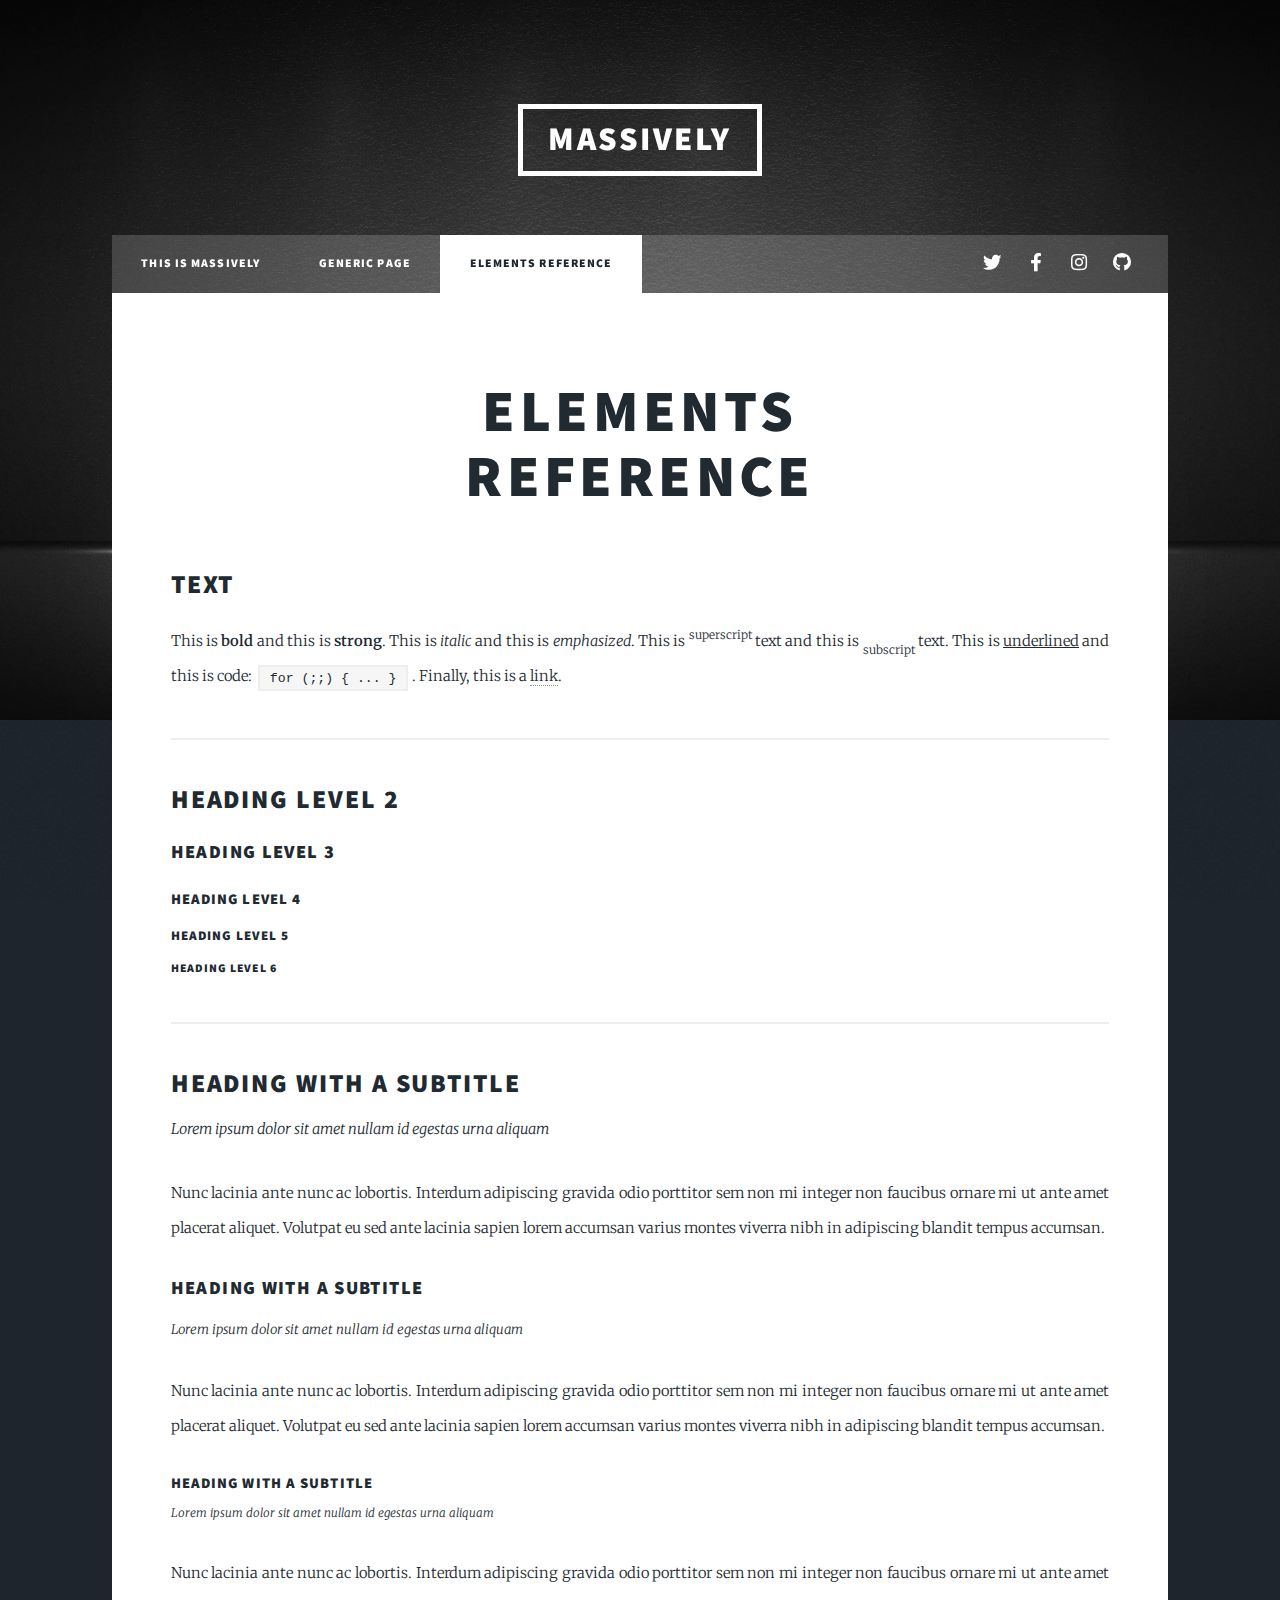
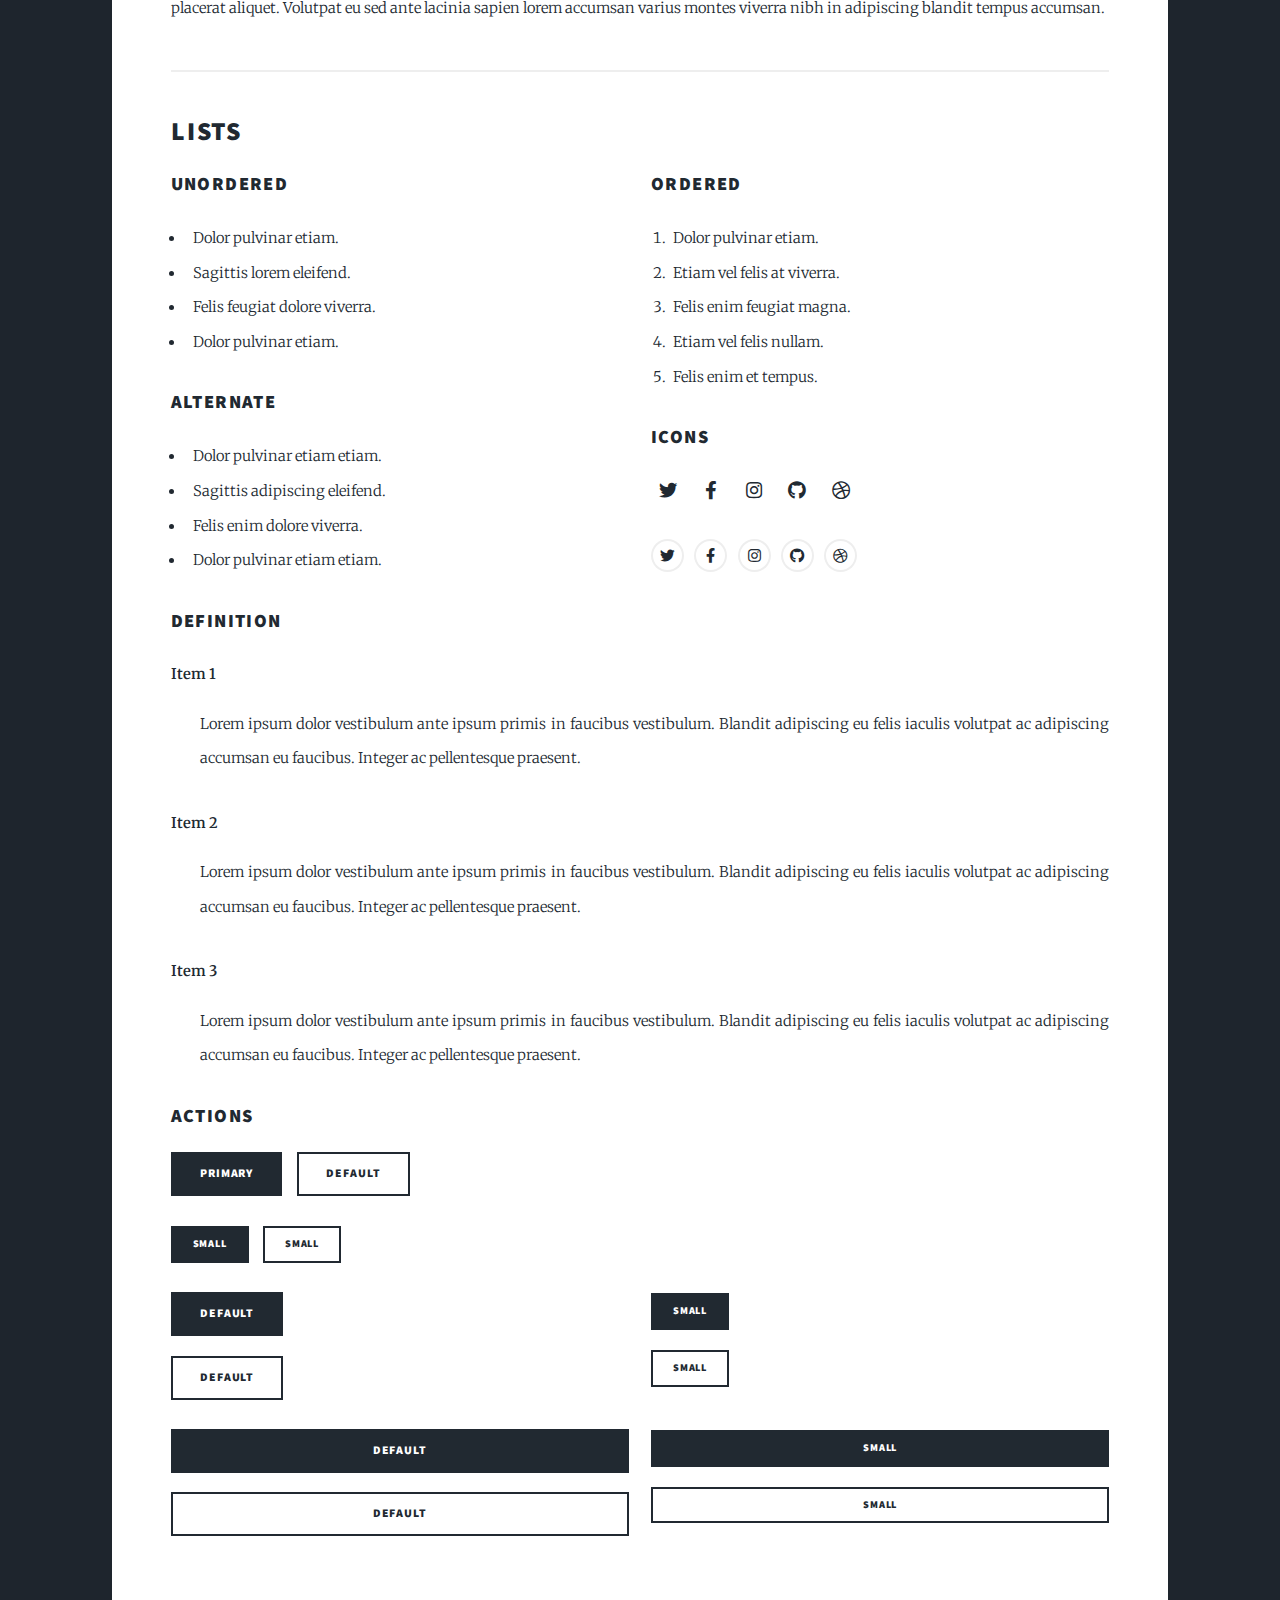
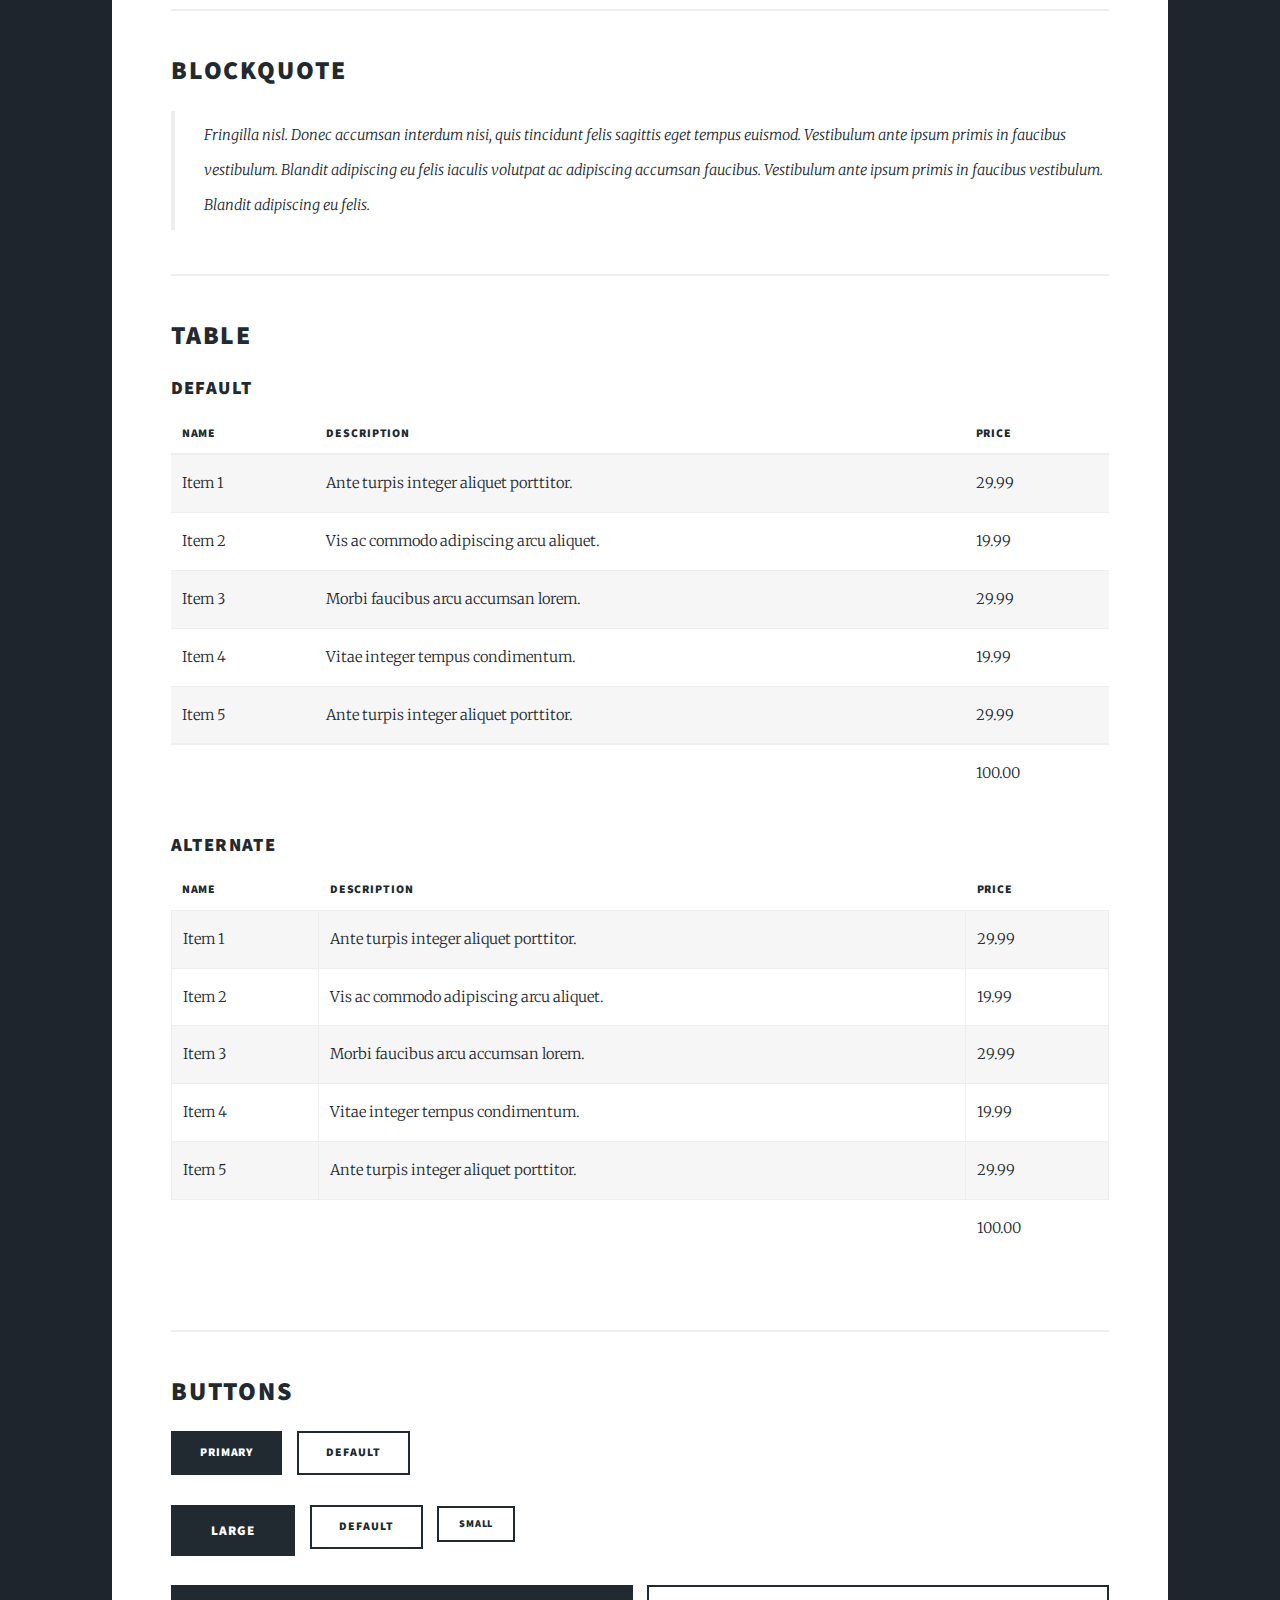
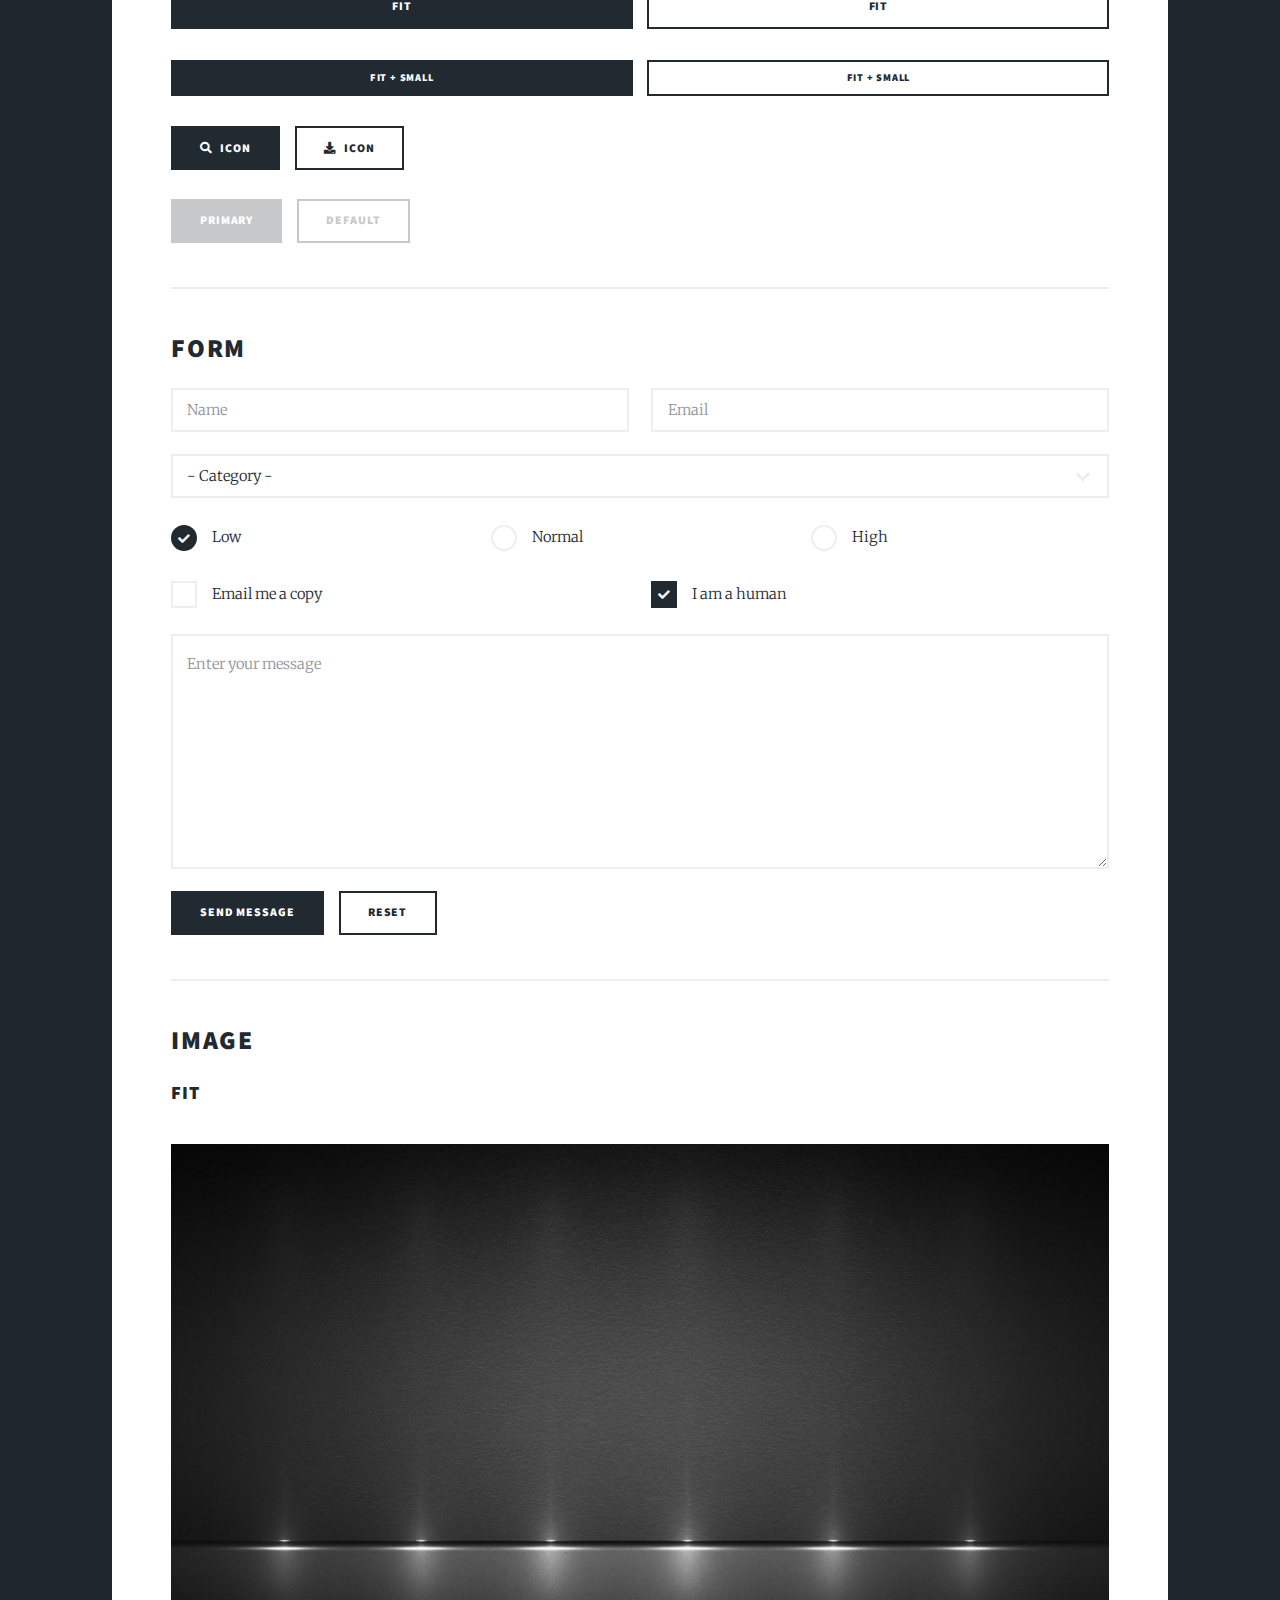
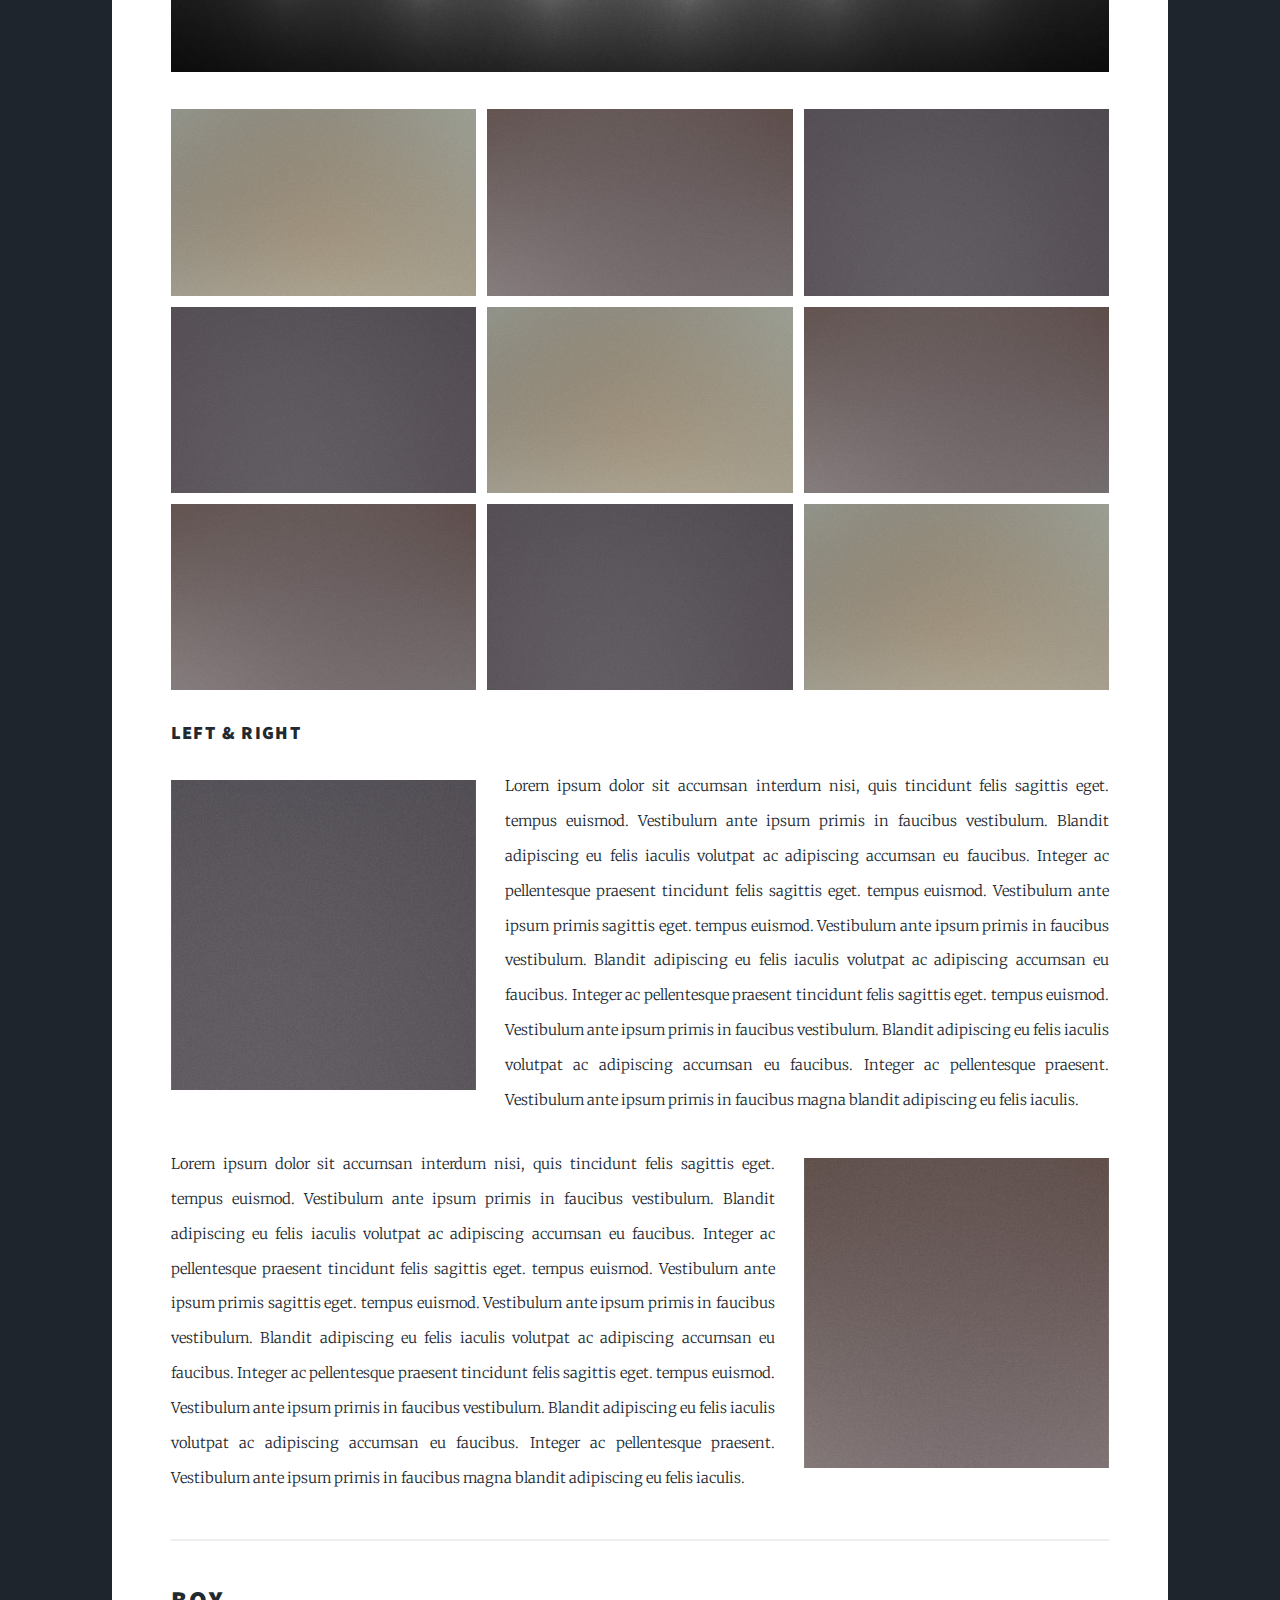
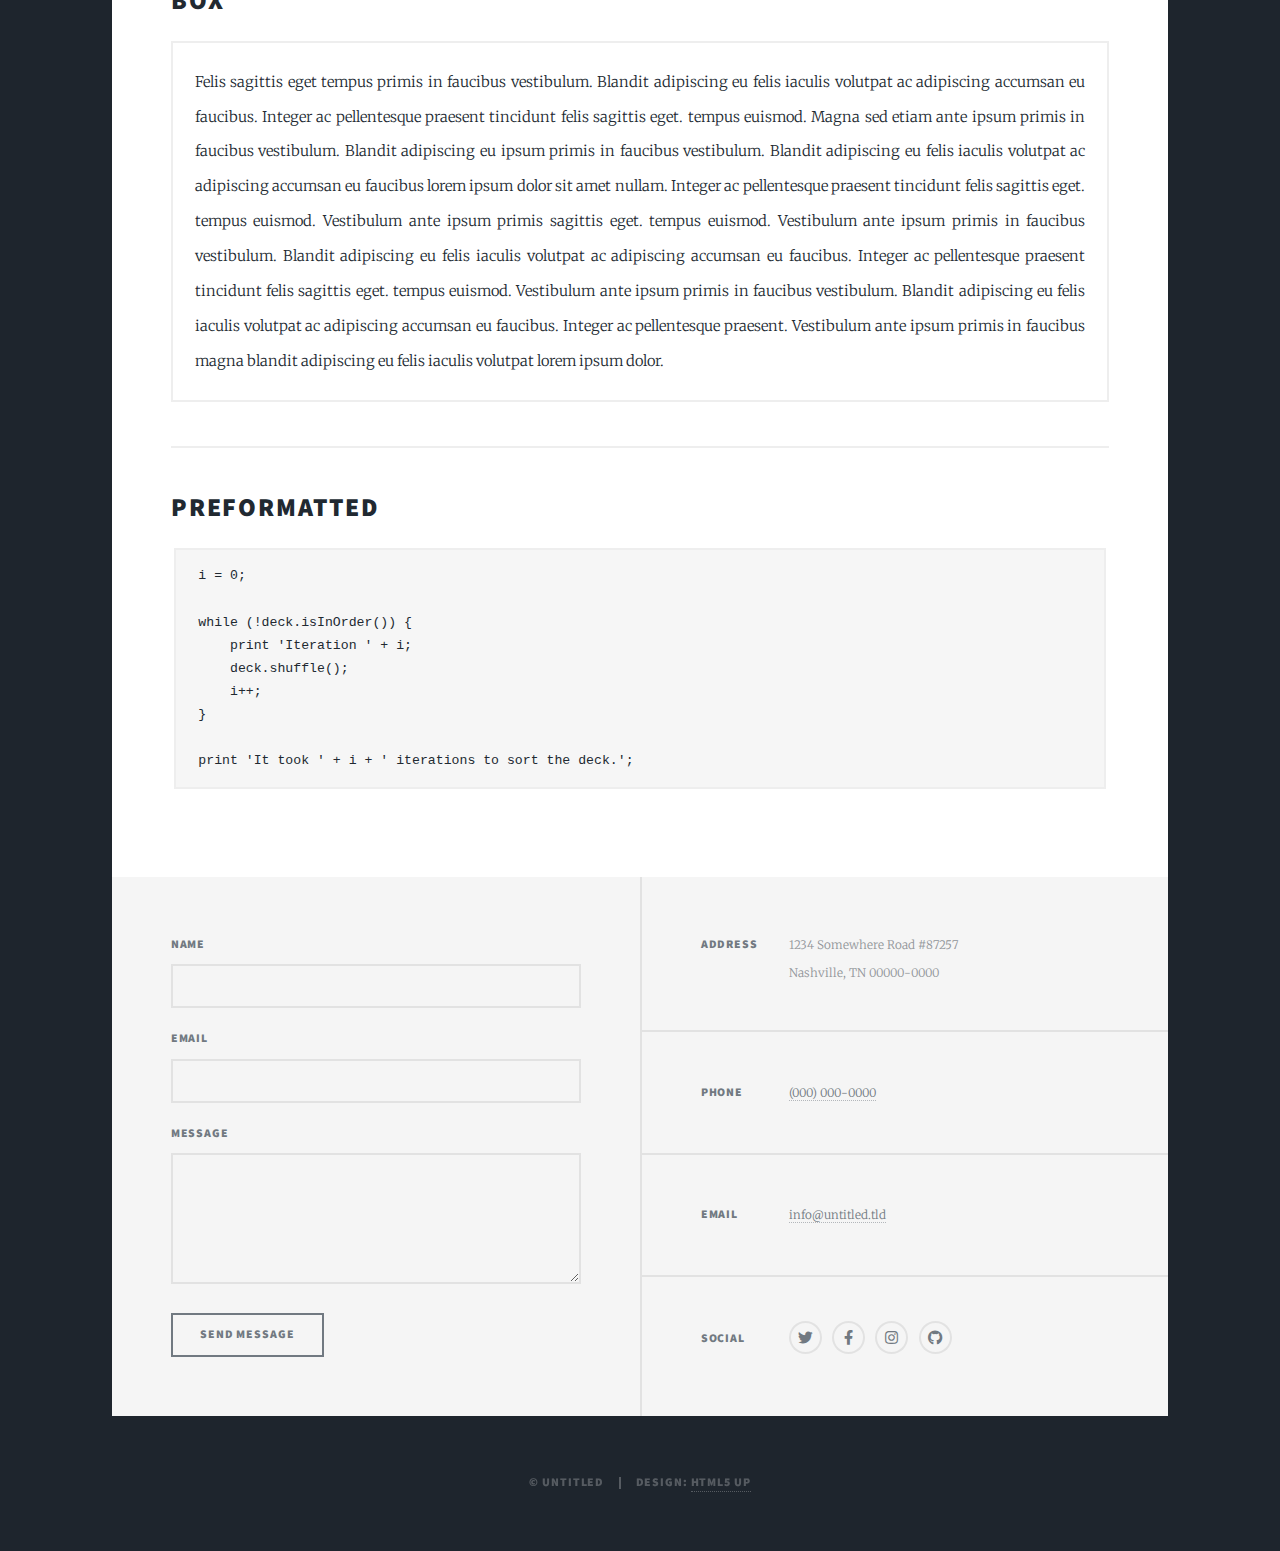
==== commit b87a7aef: "Update elements.html" ====
--- a/elements.html
+++ b/elements.html
@@ -6,6 +6,15 @@
 -->
 <html>
 	<head>
+		<!-- Google tag (gtag.js) -->
+<script async src="https://www.googletagmanager.com/gtag/js?id=G-4FHYCPE72N"></script>
+<script>
+  window.dataLayer = window.dataLayer || [];
+  function gtag(){dataLayer.push(arguments);}
+  gtag('js', new Date());
+
+  gtag('config', 'G-4FHYCPE72N');
+</script>
 		<title>Elements Reference - Massively by HTML5 UP</title>
 		<meta charset="utf-8" />
 		<meta name="viewport" content="width=device-width, initial-scale=1, user-scalable=no" />
@@ -381,7 +390,7 @@
 									<h2>Image</h2>
 
 									<h3>Fit</h3>
-									<span class="image fit"><img src="images/pic01.jpg" alt="" /></span>
+									<span class="image fit"><img src="images/bright.jpg" alt="" /></span>
 									<div class="box alt">
 										<div class="row gtr-50 gtr-uniform">
 											<div class="col-4"><span class="image fit"><img src="images/pic02.jpg" alt="" /></span></div>
@@ -495,4 +504,4 @@
 			<script src="assets/js/main.js"></script>
 
 	</body>
-</html>+</html>
--- a/assets/css/main.css
+++ b/assets/css/main.css
@@ -1,4689 +1,4689 @@
-@import url(fontawesome-all.min.css);
-@import url("https://fonts.googleapis.com/css?family=Merriweather:300,700,300italic,700italic|Source+Sans+Pro:900");
-
+@import url(fontawesome-all.min.css);
+@import url("https://fonts.googleapis.com/css?family=Merriweather:300,700,300italic,700italic|Source+Sans+Pro:900");
+
 /*
 	Massively by HTML5 UP
 	html5up.net | @ajlkn
 	Free for personal and commercial use under the CCA 3.0 license (html5up.net/license)
-*/
-
-html, body, div, span, applet, object,
-iframe, h1, h2, h3, h4, h5, h6, p, blockquote,
-pre, a, abbr, acronym, address, big, cite,
-code, del, dfn, em, img, ins, kbd, q, s, samp,
-small, strike, strong, sub, sup, tt, var, b,
-u, i, center, dl, dt, dd, ol, ul, li, fieldset,
-form, label, legend, table, caption, tbody,
-tfoot, thead, tr, th, td, article, aside,
-canvas, details, embed, figure, figcaption,
-footer, header, hgroup, menu, nav, output, ruby,
-section, summary, time, mark, audio, video {
-	margin: 0;
-	padding: 0;
-	border: 0;
-	font-size: 100%;
-	font: inherit;
-	vertical-align: baseline;}
-
-article, aside, details, figcaption, figure,
-footer, header, hgroup, menu, nav, section {
-	display: block;}
-
-body {
-	line-height: 1;
-}
-
-ol, ul {
-	list-style: none;
-}
-
-blockquote, q {
-	quotes: none;
-}
-
-	blockquote:before, blockquote:after, q:before, q:after {
-		content: '';
-		content: none;
-	}
-
-table {
-	border-collapse: collapse;
-	border-spacing: 0;
-}
-
-body {
-	-webkit-text-size-adjust: none;
-}
-
-mark {
-	background-color: transparent;
-	color: inherit;
-}
-
-input::-moz-focus-inner {
-	border: 0;
-	padding: 0;
-}
-
-input, select, textarea {
-	-moz-appearance: none;
-	-webkit-appearance: none;
-	-ms-appearance: none;
-	appearance: none;
-}
-
-/* Basic */
-
-	@-ms-viewport {
-		width: device-width;
-	}
-
-	body {
-		-ms-overflow-style: scrollbar;
-	}
-
-	@media screen and (max-width: 480px) {
-
-		html, body {
-			min-width: 320px;
-		}
-
-	}
-
-	html {
-		box-sizing: border-box;
-	}
-
-	*, *:before, *:after {
-		box-sizing: inherit;
-	}
-
-	body {
-		background-color: #1e252d;
-	}
-
-		body.is-preload *, body.is-preload *:before, body.is-preload *:after {
-			-moz-animation: none !important;
-			-webkit-animation: none !important;
-			-ms-animation: none !important;
-			animation: none !important;
-			-moz-transition: none !important;
-			-webkit-transition: none !important;
-			-ms-transition: none !important;
-			transition: none !important;
-		}
-
-/* Type */
-
-	html {
-		font-size: 16pt;
-	}
-
-		@media screen and (max-width: 1680px) {
-
-			html {
-				font-size: 12pt;
-			}
-
-		}
-
-		@media screen and (max-width: 1280px) {
-
-			html {
-				font-size: 11pt;
-			}
-
-		}
-
-		@media screen and (max-width: 360px) {
-
-			html {
-				font-size: 10pt;
-			}
-
-		}
-
-	body {
-		color: #212931;
-	}
-
-	body, input, select, textarea {
-		font-family: "Merriweather", Georgia, serif;
-		font-weight: 300;
-		font-size: 1rem;
-		line-height: 2.375;
-	}
-
-	a {
-		-moz-transition: color 0.2s ease-in-out, background-color 0.2s ease-in-out, border-color 0.2s ease-in-out, box-shadow 0.2s ease-in-out;
-		-webkit-transition: color 0.2s ease-in-out, background-color 0.2s ease-in-out, border-color 0.2s ease-in-out, box-shadow 0.2s ease-in-out;
-		-ms-transition: color 0.2s ease-in-out, background-color 0.2s ease-in-out, border-color 0.2s ease-in-out, box-shadow 0.2s ease-in-out;
-		transition: color 0.2s ease-in-out, background-color 0.2s ease-in-out, border-color 0.2s ease-in-out, box-shadow 0.2s ease-in-out;
-		border-bottom: dotted 1px;
-		text-decoration: none;
-	}
-
-		a:hover {
-			border-bottom-color: transparent;
-		}
-
-	strong, b {
-		font-weight: 600;
-	}
-
-	em, i {
-		font-style: italic;
-	}
-
-	p {
-		text-align: justify;
-		margin: 0 0 2rem 0;
-	}
-
-	h1, h2, h3, h4, h5, h6 {
-		font-family: "Source Sans Pro", Helvetica, sans-serif;
-		font-weight: 900;
-		line-height: 1.5;
-		letter-spacing: 0.075em;
-		text-transform: uppercase;
-		margin: 0 0 1rem 0;
-	}
-
-		h1 a, h2 a, h3 a, h4 a, h5 a, h6 a {
-			border-bottom: 0;
-			color: inherit;
-			text-decoration: none;
-		}
-
-	h1 {
-		font-size: 4rem;
-		line-height: 1.1;
-		margin: 0 0 2rem 0;
-	}
-
-	h2 {
-		font-size: 1.75rem;
-		line-height: 1.3;
-		margin: 0 0 1.5rem 0;
-	}
-
-	h3 {
-		font-size: 1.25rem;
-		margin: 0 0 1.5rem 0;
-	}
-
-	h4 {
-		font-size: 1rem;
-	}
-
-	h5 {
-		font-size: 0.9rem;
-	}
-
-	h6 {
-		font-size: 0.8rem;
-	}
-
-	sub {
-		font-size: 0.8rem;
-		position: relative;
-		top: 0.5rem;
-	}
-
-	sup {
-		font-size: 0.8rem;
-		position: relative;
-		top: -0.5rem;
-	}
-
-	blockquote {
-		border-left: solid 4px;
-		font-style: italic;
-		margin: 0 0 2rem 0;
-		padding: 0.5rem 0 0.5rem 2rem;
-	}
-
-	code {
-		border: solid 2px;
-		font-family: "Courier New", monospace;
-		font-size: 0.9rem;
-		margin: 0 0.25rem;
-		padding: 0.25rem 0.65rem;
-	}
-
-	pre {
-		-webkit-overflow-scrolling: touch;
-		font-family: "Courier New", monospace;
-		font-size: 0.9rem;
-		margin: 0 0 2rem 0;
-	}
-
-		pre code {
-			display: block;
-			line-height: 1.75;
-			padding: 1rem 1.5rem;
-			overflow-x: auto;
-		}
-
-	hr {
-		border: 0;
-		border-bottom: solid 2px;
-		margin: 3rem 0;
-	}
-
-		hr.major {
-			margin: 5rem 0;
-		}
-
-	.align-left {
-		text-align: left;
-	}
-
-	.align-center {
-		text-align: center;
-	}
-
-	.align-right {
-		text-align: right;
-	}
-
-	input, select, textarea {
-		color: #212931;
-	}
-
-	a {
-		color: #212931;
-		border-bottom-color: rgba(33, 41, 49, 0.5);
-	}
-
-		a:hover {
-			border-bottom-color: transparent;
-			color: #18bfef !important;
-		}
-
-	strong, b {
-		color: #212931;
-	}
-
-	h1, h2, h3, h4, h5, h6 {
-		color: #212931;
-	}
-
-	blockquote {
-		border-left-color: #eeeeee;
-	}
-
-	code {
-		background: rgba(220, 220, 220, 0.25);
-		border-color: #eeeeee;
-	}
-
-	hr {
-		border-bottom-color: #eeeeee;
-	}
-
-/* Row */
-
-	.row {
-		display: flex;
-		flex-wrap: wrap;
-		box-sizing: border-box;
-		align-items: stretch;
-	}
-
-		.row > * {
-			box-sizing: border-box;
-		}
-
-		.row.gtr-uniform > * > :last-child {
-			margin-bottom: 0;
-		}
-
-		.row.aln-left {
-			justify-content: flex-start;
-		}
-
-		.row.aln-center {
-			justify-content: center;
-		}
-
-		.row.aln-right {
-			justify-content: flex-end;
-		}
-
-		.row.aln-top {
-			align-items: flex-start;
-		}
-
-		.row.aln-middle {
-			align-items: center;
-		}
-
-		.row.aln-bottom {
-			align-items: flex-end;
-		}
-
-		.row > .imp {
-			order: -1;
-		}
-
-		.row > .col-1 {
-			width: 8.33333%;
-		}
-
-		.row > .off-1 {
-			margin-left: 8.33333%;
-		}
-
-		.row > .col-2 {
-			width: 16.66667%;
-		}
-
-		.row > .off-2 {
-			margin-left: 16.66667%;
-		}
-
-		.row > .col-3 {
-			width: 25%;
-		}
-
-		.row > .off-3 {
-			margin-left: 25%;
-		}
-
-		.row > .col-4 {
-			width: 33.33333%;
-		}
-
-		.row > .off-4 {
-			margin-left: 33.33333%;
-		}
-
-		.row > .col-5 {
-			width: 41.66667%;
-		}
-
-		.row > .off-5 {
-			margin-left: 41.66667%;
-		}
-
-		.row > .col-6 {
-			width: 50%;
-		}
-
-		.row > .off-6 {
-			margin-left: 50%;
-		}
-
-		.row > .col-7 {
-			width: 58.33333%;
-		}
-
-		.row > .off-7 {
-			margin-left: 58.33333%;
-		}
-
-		.row > .col-8 {
-			width: 66.66667%;
-		}
-
-		.row > .off-8 {
-			margin-left: 66.66667%;
-		}
-
-		.row > .col-9 {
-			width: 75%;
-		}
-
-		.row > .off-9 {
-			margin-left: 75%;
-		}
-
-		.row > .col-10 {
-			width: 83.33333%;
-		}
-
-		.row > .off-10 {
-			margin-left: 83.33333%;
-		}
-
-		.row > .col-11 {
-			width: 91.66667%;
-		}
-
-		.row > .off-11 {
-			margin-left: 91.66667%;
-		}
-
-		.row > .col-12 {
-			width: 100%;
-		}
-
-		.row > .off-12 {
-			margin-left: 100%;
-		}
-
-		.row.gtr-0 {
-			margin-top: 0;
-			margin-left: 0rem;
-		}
-
-			.row.gtr-0 > * {
-				padding: 0 0 0 0rem;
-			}
-
-			.row.gtr-0.gtr-uniform {
-				margin-top: 0rem;
-			}
-
-				.row.gtr-0.gtr-uniform > * {
-					padding-top: 0rem;
-				}
-
-		.row.gtr-25 {
-			margin-top: 0;
-			margin-left: -0.375rem;
-		}
-
-			.row.gtr-25 > * {
-				padding: 0 0 0 0.375rem;
-			}
-
-			.row.gtr-25.gtr-uniform {
-				margin-top: -0.375rem;
-			}
-
-				.row.gtr-25.gtr-uniform > * {
-					padding-top: 0.375rem;
-				}
-
-		.row.gtr-50 {
-			margin-top: 0;
-			margin-left: -0.75rem;
-		}
-
-			.row.gtr-50 > * {
-				padding: 0 0 0 0.75rem;
-			}
-
-			.row.gtr-50.gtr-uniform {
-				margin-top: -0.75rem;
-			}
-
-				.row.gtr-50.gtr-uniform > * {
-					padding-top: 0.75rem;
-				}
-
-		.row {
-			margin-top: 0;
-			margin-left: -1.5rem;
-		}
-
-			.row > * {
-				padding: 0 0 0 1.5rem;
-			}
-
-			.row.gtr-uniform {
-				margin-top: -1.5rem;
-			}
-
-				.row.gtr-uniform > * {
-					padding-top: 1.5rem;
-				}
-
-		.row.gtr-150 {
-			margin-top: 0;
-			margin-left: -2.25rem;
-		}
-
-			.row.gtr-150 > * {
-				padding: 0 0 0 2.25rem;
-			}
-
-			.row.gtr-150.gtr-uniform {
-				margin-top: -2.25rem;
-			}
-
-				.row.gtr-150.gtr-uniform > * {
-					padding-top: 2.25rem;
-				}
-
-		.row.gtr-200 {
-			margin-top: 0;
-			margin-left: -3rem;
-		}
-
-			.row.gtr-200 > * {
-				padding: 0 0 0 3rem;
-			}
-
-			.row.gtr-200.gtr-uniform {
-				margin-top: -3rem;
-			}
-
-				.row.gtr-200.gtr-uniform > * {
-					padding-top: 3rem;
-				}
-
-		@media screen and (max-width: 1680px) {
-
-			.row {
-				display: flex;
-				flex-wrap: wrap;
-				box-sizing: border-box;
-				align-items: stretch;
-			}
-
-				.row > * {
-					box-sizing: border-box;
-				}
-
-				.row.gtr-uniform > * > :last-child {
-					margin-bottom: 0;
-				}
-
-				.row.aln-left {
-					justify-content: flex-start;
-				}
-
-				.row.aln-center {
-					justify-content: center;
-				}
-
-				.row.aln-right {
-					justify-content: flex-end;
-				}
-
-				.row.aln-top {
-					align-items: flex-start;
-				}
-
-				.row.aln-middle {
-					align-items: center;
-				}
-
-				.row.aln-bottom {
-					align-items: flex-end;
-				}
-
-				.row > .imp-xlarge {
-					order: -1;
-				}
-
-				.row > .col-1-xlarge {
-					width: 8.33333%;
-				}
-
-				.row > .off-1-xlarge {
-					margin-left: 8.33333%;
-				}
-
-				.row > .col-2-xlarge {
-					width: 16.66667%;
-				}
-
-				.row > .off-2-xlarge {
-					margin-left: 16.66667%;
-				}
-
-				.row > .col-3-xlarge {
-					width: 25%;
-				}
-
-				.row > .off-3-xlarge {
-					margin-left: 25%;
-				}
-
-				.row > .col-4-xlarge {
-					width: 33.33333%;
-				}
-
-				.row > .off-4-xlarge {
-					margin-left: 33.33333%;
-				}
-
-				.row > .col-5-xlarge {
-					width: 41.66667%;
-				}
-
-				.row > .off-5-xlarge {
-					margin-left: 41.66667%;
-				}
-
-				.row > .col-6-xlarge {
-					width: 50%;
-				}
-
-				.row > .off-6-xlarge {
-					margin-left: 50%;
-				}
-
-				.row > .col-7-xlarge {
-					width: 58.33333%;
-				}
-
-				.row > .off-7-xlarge {
-					margin-left: 58.33333%;
-				}
-
-				.row > .col-8-xlarge {
-					width: 66.66667%;
-				}
-
-				.row > .off-8-xlarge {
-					margin-left: 66.66667%;
-				}
-
-				.row > .col-9-xlarge {
-					width: 75%;
-				}
-
-				.row > .off-9-xlarge {
-					margin-left: 75%;
-				}
-
-				.row > .col-10-xlarge {
-					width: 83.33333%;
-				}
-
-				.row > .off-10-xlarge {
-					margin-left: 83.33333%;
-				}
-
-				.row > .col-11-xlarge {
-					width: 91.66667%;
-				}
-
-				.row > .off-11-xlarge {
-					margin-left: 91.66667%;
-				}
-
-				.row > .col-12-xlarge {
-					width: 100%;
-				}
-
-				.row > .off-12-xlarge {
-					margin-left: 100%;
-				}
-
-				.row.gtr-0 {
-					margin-top: 0;
-					margin-left: 0rem;
-				}
-
-					.row.gtr-0 > * {
-						padding: 0 0 0 0rem;
-					}
-
-					.row.gtr-0.gtr-uniform {
-						margin-top: 0rem;
-					}
-
-						.row.gtr-0.gtr-uniform > * {
-							padding-top: 0rem;
-						}
-
-				.row.gtr-25 {
-					margin-top: 0;
-					margin-left: -0.375rem;
-				}
-
-					.row.gtr-25 > * {
-						padding: 0 0 0 0.375rem;
-					}
-
-					.row.gtr-25.gtr-uniform {
-						margin-top: -0.375rem;
-					}
-
-						.row.gtr-25.gtr-uniform > * {
-							padding-top: 0.375rem;
-						}
-
-				.row.gtr-50 {
-					margin-top: 0;
-					margin-left: -0.75rem;
-				}
-
-					.row.gtr-50 > * {
-						padding: 0 0 0 0.75rem;
-					}
-
-					.row.gtr-50.gtr-uniform {
-						margin-top: -0.75rem;
-					}
-
-						.row.gtr-50.gtr-uniform > * {
-							padding-top: 0.75rem;
-						}
-
-				.row {
-					margin-top: 0;
-					margin-left: -1.5rem;
-				}
-
-					.row > * {
-						padding: 0 0 0 1.5rem;
-					}
-
-					.row.gtr-uniform {
-						margin-top: -1.5rem;
-					}
-
-						.row.gtr-uniform > * {
-							padding-top: 1.5rem;
-						}
-
-				.row.gtr-150 {
-					margin-top: 0;
-					margin-left: -2.25rem;
-				}
-
-					.row.gtr-150 > * {
-						padding: 0 0 0 2.25rem;
-					}
-
-					.row.gtr-150.gtr-uniform {
-						margin-top: -2.25rem;
-					}
-
-						.row.gtr-150.gtr-uniform > * {
-							padding-top: 2.25rem;
-						}
-
-				.row.gtr-200 {
-					margin-top: 0;
-					margin-left: -3rem;
-				}
-
-					.row.gtr-200 > * {
-						padding: 0 0 0 3rem;
-					}
-
-					.row.gtr-200.gtr-uniform {
-						margin-top: -3rem;
-					}
-
-						.row.gtr-200.gtr-uniform > * {
-							padding-top: 3rem;
-						}
-
-		}
-
-		@media screen and (max-width: 1280px) {
-
-			.row {
-				display: flex;
-				flex-wrap: wrap;
-				box-sizing: border-box;
-				align-items: stretch;
-			}
-
-				.row > * {
-					box-sizing: border-box;
-				}
-
-				.row.gtr-uniform > * > :last-child {
-					margin-bottom: 0;
-				}
-
-				.row.aln-left {
-					justify-content: flex-start;
-				}
-
-				.row.aln-center {
-					justify-content: center;
-				}
-
-				.row.aln-right {
-					justify-content: flex-end;
-				}
-
-				.row.aln-top {
-					align-items: flex-start;
-				}
-
-				.row.aln-middle {
-					align-items: center;
-				}
-
-				.row.aln-bottom {
-					align-items: flex-end;
-				}
-
-				.row > .imp-large {
-					order: -1;
-				}
-
-				.row > .col-1-large {
-					width: 8.33333%;
-				}
-
-				.row > .off-1-large {
-					margin-left: 8.33333%;
-				}
-
-				.row > .col-2-large {
-					width: 16.66667%;
-				}
-
-				.row > .off-2-large {
-					margin-left: 16.66667%;
-				}
-
-				.row > .col-3-large {
-					width: 25%;
-				}
-
-				.row > .off-3-large {
-					margin-left: 25%;
-				}
-
-				.row > .col-4-large {
-					width: 33.33333%;
-				}
-
-				.row > .off-4-large {
-					margin-left: 33.33333%;
-				}
-
-				.row > .col-5-large {
-					width: 41.66667%;
-				}
-
-				.row > .off-5-large {
-					margin-left: 41.66667%;
-				}
-
-				.row > .col-6-large {
-					width: 50%;
-				}
-
-				.row > .off-6-large {
-					margin-left: 50%;
-				}
-
-				.row > .col-7-large {
-					width: 58.33333%;
-				}
-
-				.row > .off-7-large {
-					margin-left: 58.33333%;
-				}
-
-				.row > .col-8-large {
-					width: 66.66667%;
-				}
-
-				.row > .off-8-large {
-					margin-left: 66.66667%;
-				}
-
-				.row > .col-9-large {
-					width: 75%;
-				}
-
-				.row > .off-9-large {
-					margin-left: 75%;
-				}
-
-				.row > .col-10-large {
-					width: 83.33333%;
-				}
-
-				.row > .off-10-large {
-					margin-left: 83.33333%;
-				}
-
-				.row > .col-11-large {
-					width: 91.66667%;
-				}
-
-				.row > .off-11-large {
-					margin-left: 91.66667%;
-				}
-
-				.row > .col-12-large {
-					width: 100%;
-				}
-
-				.row > .off-12-large {
-					margin-left: 100%;
-				}
-
-				.row.gtr-0 {
-					margin-top: 0;
-					margin-left: 0rem;
-				}
-
-					.row.gtr-0 > * {
-						padding: 0 0 0 0rem;
-					}
-
-					.row.gtr-0.gtr-uniform {
-						margin-top: 0rem;
-					}
-
-						.row.gtr-0.gtr-uniform > * {
-							padding-top: 0rem;
-						}
-
-				.row.gtr-25 {
-					margin-top: 0;
-					margin-left: -0.375rem;
-				}
-
-					.row.gtr-25 > * {
-						padding: 0 0 0 0.375rem;
-					}
-
-					.row.gtr-25.gtr-uniform {
-						margin-top: -0.375rem;
-					}
-
-						.row.gtr-25.gtr-uniform > * {
-							padding-top: 0.375rem;
-						}
-
-				.row.gtr-50 {
-					margin-top: 0;
-					margin-left: -0.75rem;
-				}
-
-					.row.gtr-50 > * {
-						padding: 0 0 0 0.75rem;
-					}
-
-					.row.gtr-50.gtr-uniform {
-						margin-top: -0.75rem;
-					}
-
-						.row.gtr-50.gtr-uniform > * {
-							padding-top: 0.75rem;
-						}
-
-				.row {
-					margin-top: 0;
-					margin-left: -1.5rem;
-				}
-
-					.row > * {
-						padding: 0 0 0 1.5rem;
-					}
-
-					.row.gtr-uniform {
-						margin-top: -1.5rem;
-					}
-
-						.row.gtr-uniform > * {
-							padding-top: 1.5rem;
-						}
-
-				.row.gtr-150 {
-					margin-top: 0;
-					margin-left: -2.25rem;
-				}
-
-					.row.gtr-150 > * {
-						padding: 0 0 0 2.25rem;
-					}
-
-					.row.gtr-150.gtr-uniform {
-						margin-top: -2.25rem;
-					}
-
-						.row.gtr-150.gtr-uniform > * {
-							padding-top: 2.25rem;
-						}
-
-				.row.gtr-200 {
-					margin-top: 0;
-					margin-left: -3rem;
-				}
-
-					.row.gtr-200 > * {
-						padding: 0 0 0 3rem;
-					}
-
-					.row.gtr-200.gtr-uniform {
-						margin-top: -3rem;
-					}
-
-						.row.gtr-200.gtr-uniform > * {
-							padding-top: 3rem;
-						}
-
-		}
-
-		@media screen and (max-width: 980px) {
-
-			.row {
-				display: flex;
-				flex-wrap: wrap;
-				box-sizing: border-box;
-				align-items: stretch;
-			}
-
-				.row > * {
-					box-sizing: border-box;
-				}
-
-				.row.gtr-uniform > * > :last-child {
-					margin-bottom: 0;
-				}
-
-				.row.aln-left {
-					justify-content: flex-start;
-				}
-
-				.row.aln-center {
-					justify-content: center;
-				}
-
-				.row.aln-right {
-					justify-content: flex-end;
-				}
-
-				.row.aln-top {
-					align-items: flex-start;
-				}
-
-				.row.aln-middle {
-					align-items: center;
-				}
-
-				.row.aln-bottom {
-					align-items: flex-end;
-				}
-
-				.row > .imp-medium {
-					order: -1;
-				}
-
-				.row > .col-1-medium {
-					width: 8.33333%;
-				}
-
-				.row > .off-1-medium {
-					margin-left: 8.33333%;
-				}
-
-				.row > .col-2-medium {
-					width: 16.66667%;
-				}
-
-				.row > .off-2-medium {
-					margin-left: 16.66667%;
-				}
-
-				.row > .col-3-medium {
-					width: 25%;
-				}
-
-				.row > .off-3-medium {
-					margin-left: 25%;
-				}
-
-				.row > .col-4-medium {
-					width: 33.33333%;
-				}
-
-				.row > .off-4-medium {
-					margin-left: 33.33333%;
-				}
-
-				.row > .col-5-medium {
-					width: 41.66667%;
-				}
-
-				.row > .off-5-medium {
-					margin-left: 41.66667%;
-				}
-
-				.row > .col-6-medium {
-					width: 50%;
-				}
-
-				.row > .off-6-medium {
-					margin-left: 50%;
-				}
-
-				.row > .col-7-medium {
-					width: 58.33333%;
-				}
-
-				.row > .off-7-medium {
-					margin-left: 58.33333%;
-				}
-
-				.row > .col-8-medium {
-					width: 66.66667%;
-				}
-
-				.row > .off-8-medium {
-					margin-left: 66.66667%;
-				}
-
-				.row > .col-9-medium {
-					width: 75%;
-				}
-
-				.row > .off-9-medium {
-					margin-left: 75%;
-				}
-
-				.row > .col-10-medium {
-					width: 83.33333%;
-				}
-
-				.row > .off-10-medium {
-					margin-left: 83.33333%;
-				}
-
-				.row > .col-11-medium {
-					width: 91.66667%;
-				}
-
-				.row > .off-11-medium {
-					margin-left: 91.66667%;
-				}
-
-				.row > .col-12-medium {
-					width: 100%;
-				}
-
-				.row > .off-12-medium {
-					margin-left: 100%;
-				}
-
-				.row.gtr-0 {
-					margin-top: 0;
-					margin-left: 0rem;
-				}
-
-					.row.gtr-0 > * {
-						padding: 0 0 0 0rem;
-					}
-
-					.row.gtr-0.gtr-uniform {
-						margin-top: 0rem;
-					}
-
-						.row.gtr-0.gtr-uniform > * {
-							padding-top: 0rem;
-						}
-
-				.row.gtr-25 {
-					margin-top: 0;
-					margin-left: -0.375rem;
-				}
-
-					.row.gtr-25 > * {
-						padding: 0 0 0 0.375rem;
-					}
-
-					.row.gtr-25.gtr-uniform {
-						margin-top: -0.375rem;
-					}
-
-						.row.gtr-25.gtr-uniform > * {
-							padding-top: 0.375rem;
-						}
-
-				.row.gtr-50 {
-					margin-top: 0;
-					margin-left: -0.75rem;
-				}
-
-					.row.gtr-50 > * {
-						padding: 0 0 0 0.75rem;
-					}
-
-					.row.gtr-50.gtr-uniform {
-						margin-top: -0.75rem;
-					}
-
-						.row.gtr-50.gtr-uniform > * {
-							padding-top: 0.75rem;
-						}
-
-				.row {
-					margin-top: 0;
-					margin-left: -1.5rem;
-				}
-
-					.row > * {
-						padding: 0 0 0 1.5rem;
-					}
-
-					.row.gtr-uniform {
-						margin-top: -1.5rem;
-					}
-
-						.row.gtr-uniform > * {
-							padding-top: 1.5rem;
-						}
-
-				.row.gtr-150 {
-					margin-top: 0;
-					margin-left: -2.25rem;
-				}
-
-					.row.gtr-150 > * {
-						padding: 0 0 0 2.25rem;
-					}
-
-					.row.gtr-150.gtr-uniform {
-						margin-top: -2.25rem;
-					}
-
-						.row.gtr-150.gtr-uniform > * {
-							padding-top: 2.25rem;
-						}
-
-				.row.gtr-200 {
-					margin-top: 0;
-					margin-left: -3rem;
-				}
-
-					.row.gtr-200 > * {
-						padding: 0 0 0 3rem;
-					}
-
-					.row.gtr-200.gtr-uniform {
-						margin-top: -3rem;
-					}
-
-						.row.gtr-200.gtr-uniform > * {
-							padding-top: 3rem;
-						}
-
-		}
-
-		@media screen and (max-width: 736px) {
-
-			.row {
-				display: flex;
-				flex-wrap: wrap;
-				box-sizing: border-box;
-				align-items: stretch;
-			}
-
-				.row > * {
-					box-sizing: border-box;
-				}
-
-				.row.gtr-uniform > * > :last-child {
-					margin-bottom: 0;
-				}
-
-				.row.aln-left {
-					justify-content: flex-start;
-				}
-
-				.row.aln-center {
-					justify-content: center;
-				}
-
-				.row.aln-right {
-					justify-content: flex-end;
-				}
-
-				.row.aln-top {
-					align-items: flex-start;
-				}
-
-				.row.aln-middle {
-					align-items: center;
-				}
-
-				.row.aln-bottom {
-					align-items: flex-end;
-				}
-
-				.row > .imp-small {
-					order: -1;
-				}
-
-				.row > .col-1-small {
-					width: 8.33333%;
-				}
-
-				.row > .off-1-small {
-					margin-left: 8.33333%;
-				}
-
-				.row > .col-2-small {
-					width: 16.66667%;
-				}
-
-				.row > .off-2-small {
-					margin-left: 16.66667%;
-				}
-
-				.row > .col-3-small {
-					width: 25%;
-				}
-
-				.row > .off-3-small {
-					margin-left: 25%;
-				}
-
-				.row > .col-4-small {
-					width: 33.33333%;
-				}
-
-				.row > .off-4-small {
-					margin-left: 33.33333%;
-				}
-
-				.row > .col-5-small {
-					width: 41.66667%;
-				}
-
-				.row > .off-5-small {
-					margin-left: 41.66667%;
-				}
-
-				.row > .col-6-small {
-					width: 50%;
-				}
-
-				.row > .off-6-small {
-					margin-left: 50%;
-				}
-
-				.row > .col-7-small {
-					width: 58.33333%;
-				}
-
-				.row > .off-7-small {
-					margin-left: 58.33333%;
-				}
-
-				.row > .col-8-small {
-					width: 66.66667%;
-				}
-
-				.row > .off-8-small {
-					margin-left: 66.66667%;
-				}
-
-				.row > .col-9-small {
-					width: 75%;
-				}
-
-				.row > .off-9-small {
-					margin-left: 75%;
-				}
-
-				.row > .col-10-small {
-					width: 83.33333%;
-				}
-
-				.row > .off-10-small {
-					margin-left: 83.33333%;
-				}
-
-				.row > .col-11-small {
-					width: 91.66667%;
-				}
-
-				.row > .off-11-small {
-					margin-left: 91.66667%;
-				}
-
-				.row > .col-12-small {
-					width: 100%;
-				}
-
-				.row > .off-12-small {
-					margin-left: 100%;
-				}
-
-				.row.gtr-0 {
-					margin-top: 0;
-					margin-left: 0rem;
-				}
-
-					.row.gtr-0 > * {
-						padding: 0 0 0 0rem;
-					}
-
-					.row.gtr-0.gtr-uniform {
-						margin-top: 0rem;
-					}
-
-						.row.gtr-0.gtr-uniform > * {
-							padding-top: 0rem;
-						}
-
-				.row.gtr-25 {
-					margin-top: 0;
-					margin-left: -0.375rem;
-				}
-
-					.row.gtr-25 > * {
-						padding: 0 0 0 0.375rem;
-					}
-
-					.row.gtr-25.gtr-uniform {
-						margin-top: -0.375rem;
-					}
-
-						.row.gtr-25.gtr-uniform > * {
-							padding-top: 0.375rem;
-						}
-
-				.row.gtr-50 {
-					margin-top: 0;
-					margin-left: -0.75rem;
-				}
-
-					.row.gtr-50 > * {
-						padding: 0 0 0 0.75rem;
-					}
-
-					.row.gtr-50.gtr-uniform {
-						margin-top: -0.75rem;
-					}
-
-						.row.gtr-50.gtr-uniform > * {
-							padding-top: 0.75rem;
-						}
-
-				.row {
-					margin-top: 0;
-					margin-left: -1.5rem;
-				}
-
-					.row > * {
-						padding: 0 0 0 1.5rem;
-					}
-
-					.row.gtr-uniform {
-						margin-top: -1.5rem;
-					}
-
-						.row.gtr-uniform > * {
-							padding-top: 1.5rem;
-						}
-
-				.row.gtr-150 {
-					margin-top: 0;
-					margin-left: -2.25rem;
-				}
-
-					.row.gtr-150 > * {
-						padding: 0 0 0 2.25rem;
-					}
-
-					.row.gtr-150.gtr-uniform {
-						margin-top: -2.25rem;
-					}
-
-						.row.gtr-150.gtr-uniform > * {
-							padding-top: 2.25rem;
-						}
-
-				.row.gtr-200 {
-					margin-top: 0;
-					margin-left: -3rem;
-				}
-
-					.row.gtr-200 > * {
-						padding: 0 0 0 3rem;
-					}
-
-					.row.gtr-200.gtr-uniform {
-						margin-top: -3rem;
-					}
-
-						.row.gtr-200.gtr-uniform > * {
-							padding-top: 3rem;
-						}
-
-		}
-
-		@media screen and (max-width: 480px) {
-
-			.row {
-				display: flex;
-				flex-wrap: wrap;
-				box-sizing: border-box;
-				align-items: stretch;
-			}
-
-				.row > * {
-					box-sizing: border-box;
-				}
-
-				.row.gtr-uniform > * > :last-child {
-					margin-bottom: 0;
-				}
-
-				.row.aln-left {
-					justify-content: flex-start;
-				}
-
-				.row.aln-center {
-					justify-content: center;
-				}
-
-				.row.aln-right {
-					justify-content: flex-end;
-				}
-
-				.row.aln-top {
-					align-items: flex-start;
-				}
-
-				.row.aln-middle {
-					align-items: center;
-				}
-
-				.row.aln-bottom {
-					align-items: flex-end;
-				}
-
-				.row > .imp-xsmall {
-					order: -1;
-				}
-
-				.row > .col-1-xsmall {
-					width: 8.33333%;
-				}
-
-				.row > .off-1-xsmall {
-					margin-left: 8.33333%;
-				}
-
-				.row > .col-2-xsmall {
-					width: 16.66667%;
-				}
-
-				.row > .off-2-xsmall {
-					margin-left: 16.66667%;
-				}
-
-				.row > .col-3-xsmall {
-					width: 25%;
-				}
-
-				.row > .off-3-xsmall {
-					margin-left: 25%;
-				}
-
-				.row > .col-4-xsmall {
-					width: 33.33333%;
-				}
-
-				.row > .off-4-xsmall {
-					margin-left: 33.33333%;
-				}
-
-				.row > .col-5-xsmall {
-					width: 41.66667%;
-				}
-
-				.row > .off-5-xsmall {
-					margin-left: 41.66667%;
-				}
-
-				.row > .col-6-xsmall {
-					width: 50%;
-				}
-
-				.row > .off-6-xsmall {
-					margin-left: 50%;
-				}
-
-				.row > .col-7-xsmall {
-					width: 58.33333%;
-				}
-
-				.row > .off-7-xsmall {
-					margin-left: 58.33333%;
-				}
-
-				.row > .col-8-xsmall {
-					width: 66.66667%;
-				}
-
-				.row > .off-8-xsmall {
-					margin-left: 66.66667%;
-				}
-
-				.row > .col-9-xsmall {
-					width: 75%;
-				}
-
-				.row > .off-9-xsmall {
-					margin-left: 75%;
-				}
-
-				.row > .col-10-xsmall {
-					width: 83.33333%;
-				}
-
-				.row > .off-10-xsmall {
-					margin-left: 83.33333%;
-				}
-
-				.row > .col-11-xsmall {
-					width: 91.66667%;
-				}
-
-				.row > .off-11-xsmall {
-					margin-left: 91.66667%;
-				}
-
-				.row > .col-12-xsmall {
-					width: 100%;
-				}
-
-				.row > .off-12-xsmall {
-					margin-left: 100%;
-				}
-
-				.row.gtr-0 {
-					margin-top: 0;
-					margin-left: 0rem;
-				}
-
-					.row.gtr-0 > * {
-						padding: 0 0 0 0rem;
-					}
-
-					.row.gtr-0.gtr-uniform {
-						margin-top: 0rem;
-					}
-
-						.row.gtr-0.gtr-uniform > * {
-							padding-top: 0rem;
-						}
-
-				.row.gtr-25 {
-					margin-top: 0;
-					margin-left: -0.375rem;
-				}
-
-					.row.gtr-25 > * {
-						padding: 0 0 0 0.375rem;
-					}
-
-					.row.gtr-25.gtr-uniform {
-						margin-top: -0.375rem;
-					}
-
-						.row.gtr-25.gtr-uniform > * {
-							padding-top: 0.375rem;
-						}
-
-				.row.gtr-50 {
-					margin-top: 0;
-					margin-left: -0.75rem;
-				}
-
-					.row.gtr-50 > * {
-						padding: 0 0 0 0.75rem;
-					}
-
-					.row.gtr-50.gtr-uniform {
-						margin-top: -0.75rem;
-					}
-
-						.row.gtr-50.gtr-uniform > * {
-							padding-top: 0.75rem;
-						}
-
-				.row {
-					margin-top: 0;
-					margin-left: -1.5rem;
-				}
-
-					.row > * {
-						padding: 0 0 0 1.5rem;
-					}
-
-					.row.gtr-uniform {
-						margin-top: -1.5rem;
-					}
-
-						.row.gtr-uniform > * {
-							padding-top: 1.5rem;
-						}
-
-				.row.gtr-150 {
-					margin-top: 0;
-					margin-left: -2.25rem;
-				}
-
-					.row.gtr-150 > * {
-						padding: 0 0 0 2.25rem;
-					}
-
-					.row.gtr-150.gtr-uniform {
-						margin-top: -2.25rem;
-					}
-
-						.row.gtr-150.gtr-uniform > * {
-							padding-top: 2.25rem;
-						}
-
-				.row.gtr-200 {
-					margin-top: 0;
-					margin-left: -3rem;
-				}
-
-					.row.gtr-200 > * {
-						padding: 0 0 0 3rem;
-					}
-
-					.row.gtr-200.gtr-uniform {
-						margin-top: -3rem;
-					}
-
-						.row.gtr-200.gtr-uniform > * {
-							padding-top: 3rem;
-						}
-
-		}
-
-		@media screen and (max-width: 360px) {
-
-			.row {
-				display: flex;
-				flex-wrap: wrap;
-				box-sizing: border-box;
-				align-items: stretch;
-			}
-
-				.row > * {
-					box-sizing: border-box;
-				}
-
-				.row.gtr-uniform > * > :last-child {
-					margin-bottom: 0;
-				}
-
-				.row.aln-left {
-					justify-content: flex-start;
-				}
-
-				.row.aln-center {
-					justify-content: center;
-				}
-
-				.row.aln-right {
-					justify-content: flex-end;
-				}
-
-				.row.aln-top {
-					align-items: flex-start;
-				}
-
-				.row.aln-middle {
-					align-items: center;
-				}
-
-				.row.aln-bottom {
-					align-items: flex-end;
-				}
-
-				.row > .imp-xxsmall {
-					order: -1;
-				}
-
-				.row > .col-1-xxsmall {
-					width: 8.33333%;
-				}
-
-				.row > .off-1-xxsmall {
-					margin-left: 8.33333%;
-				}
-
-				.row > .col-2-xxsmall {
-					width: 16.66667%;
-				}
-
-				.row > .off-2-xxsmall {
-					margin-left: 16.66667%;
-				}
-
-				.row > .col-3-xxsmall {
-					width: 25%;
-				}
-
-				.row > .off-3-xxsmall {
-					margin-left: 25%;
-				}
-
-				.row > .col-4-xxsmall {
-					width: 33.33333%;
-				}
-
-				.row > .off-4-xxsmall {
-					margin-left: 33.33333%;
-				}
-
-				.row > .col-5-xxsmall {
-					width: 41.66667%;
-				}
-
-				.row > .off-5-xxsmall {
-					margin-left: 41.66667%;
-				}
-
-				.row > .col-6-xxsmall {
-					width: 50%;
-				}
-
-				.row > .off-6-xxsmall {
-					margin-left: 50%;
-				}
-
-				.row > .col-7-xxsmall {
-					width: 58.33333%;
-				}
-
-				.row > .off-7-xxsmall {
-					margin-left: 58.33333%;
-				}
-
-				.row > .col-8-xxsmall {
-					width: 66.66667%;
-				}
-
-				.row > .off-8-xxsmall {
-					margin-left: 66.66667%;
-				}
-
-				.row > .col-9-xxsmall {
-					width: 75%;
-				}
-
-				.row > .off-9-xxsmall {
-					margin-left: 75%;
-				}
-
-				.row > .col-10-xxsmall {
-					width: 83.33333%;
-				}
-
-				.row > .off-10-xxsmall {
-					margin-left: 83.33333%;
-				}
-
-				.row > .col-11-xxsmall {
-					width: 91.66667%;
-				}
-
-				.row > .off-11-xxsmall {
-					margin-left: 91.66667%;
-				}
-
-				.row > .col-12-xxsmall {
-					width: 100%;
-				}
-
-				.row > .off-12-xxsmall {
-					margin-left: 100%;
-				}
-
-				.row.gtr-0 {
-					margin-top: 0;
-					margin-left: 0rem;
-				}
-
-					.row.gtr-0 > * {
-						padding: 0 0 0 0rem;
-					}
-
-					.row.gtr-0.gtr-uniform {
-						margin-top: 0rem;
-					}
-
-						.row.gtr-0.gtr-uniform > * {
-							padding-top: 0rem;
-						}
-
-				.row.gtr-25 {
-					margin-top: 0;
-					margin-left: -0.375rem;
-				}
-
-					.row.gtr-25 > * {
-						padding: 0 0 0 0.375rem;
-					}
-
-					.row.gtr-25.gtr-uniform {
-						margin-top: -0.375rem;
-					}
-
-						.row.gtr-25.gtr-uniform > * {
-							padding-top: 0.375rem;
-						}
-
-				.row.gtr-50 {
-					margin-top: 0;
-					margin-left: -0.75rem;
-				}
-
-					.row.gtr-50 > * {
-						padding: 0 0 0 0.75rem;
-					}
-
-					.row.gtr-50.gtr-uniform {
-						margin-top: -0.75rem;
-					}
-
-						.row.gtr-50.gtr-uniform > * {
-							padding-top: 0.75rem;
-						}
-
-				.row {
-					margin-top: 0;
-					margin-left: -1.5rem;
-				}
-
-					.row > * {
-						padding: 0 0 0 1.5rem;
-					}
-
-					.row.gtr-uniform {
-						margin-top: -1.5rem;
-					}
-
-						.row.gtr-uniform > * {
-							padding-top: 1.5rem;
-						}
-
-				.row.gtr-150 {
-					margin-top: 0;
-					margin-left: -2.25rem;
-				}
-
-					.row.gtr-150 > * {
-						padding: 0 0 0 2.25rem;
-					}
-
-					.row.gtr-150.gtr-uniform {
-						margin-top: -2.25rem;
-					}
-
-						.row.gtr-150.gtr-uniform > * {
-							padding-top: 2.25rem;
-						}
-
-				.row.gtr-200 {
-					margin-top: 0;
-					margin-left: -3rem;
-				}
-
-					.row.gtr-200 > * {
-						padding: 0 0 0 3rem;
-					}
-
-					.row.gtr-200.gtr-uniform {
-						margin-top: -3rem;
-					}
-
-						.row.gtr-200.gtr-uniform > * {
-							padding-top: 3rem;
-						}
-
-		}
-
-/* Box */
-
-	.box {
-		border: solid 2px;
-		margin-bottom: 2rem;
-		padding: 1.5rem;
-	}
-
-		.box > :last-child,
-		.box > :last-child > :last-child,
-		.box > :last-child > :last-child > :last-child {
-			margin-bottom: 0;
-		}
-
-		.box.alt {
-			border: 0;
-			border-radius: 0;
-			padding: 0;
-		}
-
-	.box {
-		border-color: #eeeeee;
-	}
-
-/* Button */
-
-	input[type="submit"],
-	input[type="reset"],
-	input[type="button"],
-	button,
-	.button {
-		-moz-appearance: none;
-		-webkit-appearance: none;
-		-ms-appearance: none;
-		appearance: none;
-		-moz-transition: background-color 0.2s ease-in-out, box-shadow 0.2s ease-in-out, color 0.2s ease-in-out;
-		-webkit-transition: background-color 0.2s ease-in-out, box-shadow 0.2s ease-in-out, color 0.2s ease-in-out;
-		-ms-transition: background-color 0.2s ease-in-out, box-shadow 0.2s ease-in-out, color 0.2s ease-in-out;
-		transition: background-color 0.2s ease-in-out, box-shadow 0.2s ease-in-out, color 0.2s ease-in-out;
-		border: 0;
-		border-radius: 0;
-		cursor: pointer;
-		display: inline-block;
-		font-family: "Source Sans Pro", Helvetica, sans-serif;
-		font-size: 0.8rem;
-		font-weight: 900;
-		letter-spacing: 0.075em;
-		height: 3rem;
-		line-height: 3rem;
-		padding: 0 2rem;
-		text-align: center;
-		text-decoration: none;
-		text-transform: uppercase;
-		white-space: nowrap;
-	}
-
-		input[type="submit"].icon:before,
-		input[type="reset"].icon:before,
-		input[type="button"].icon:before,
-		button.icon:before,
-		.button.icon:before {
-			margin-right: 0.5rem;
-		}
-
-		input[type="submit"].icon.solo,
-		input[type="reset"].icon.solo,
-		input[type="button"].icon.solo,
-		button.icon.solo,
-		.button.icon.solo {
-			position: relative;
-			width: 4rem;
-			height: 4rem;
-			line-height: 4rem;
-			border-radius: 4rem;
-			text-indent: 4rem;
-			overflow: hidden;
-			padding: 0;
-			white-space: nowrap;
-		}
-
-			input[type="submit"].icon.solo:before,
-			input[type="reset"].icon.solo:before,
-			input[type="button"].icon.solo:before,
-			button.icon.solo:before,
-			.button.icon.solo:before {
-				position: absolute;
-				display: block;
-				top: 0;
-				left: 0;
-				width: inherit;
-				height: inherit;
-				line-height: inherit;
-				font-size: 1.25rem;
-				margin-right: 0;
-				text-align: center;
-				text-indent: 0;
-			}
-
-		input[type="submit"].fit,
-		input[type="reset"].fit,
-		input[type="button"].fit,
-		button.fit,
-		.button.fit {
-			width: 100%;
-		}
-
-		input[type="submit"].small,
-		input[type="reset"].small,
-		input[type="button"].small,
-		button.small,
-		.button.small {
-			font-size: 0.7rem;
-			height: 2.5rem;
-			line-height: 2.5rem;
-			padding: 0 1.5rem;
-		}
-
-		input[type="submit"].large,
-		input[type="reset"].large,
-		input[type="button"].large,
-		button.large,
-		.button.large {
-			font-size: 0.9rem;
-			height: 3.5rem;
-			line-height: 3.5rem;
-			padding: 0 2.75rem;
-		}
-
-		@media screen and (max-width: 980px) {
-
-			input[type="submit"],
-			input[type="reset"],
-			input[type="button"],
-			button,
-			.button {
-				font-size: 0.9rem;
-				height: 3.25rem;
-				line-height: 3.25rem;
-			}
-
-				input[type="submit"].large,
-				input[type="reset"].large,
-				input[type="button"].large,
-				button.large,
-				.button.large {
-					font-size: 1rem;
-					height: 3.75rem;
-					line-height: 3.75rem;
-				}
-
-		}
-
-		input[type="submit"].disabled, input[type="submit"]:disabled,
-		input[type="reset"].disabled,
-		input[type="reset"]:disabled,
-		input[type="button"].disabled,
-		input[type="button"]:disabled,
-		button.disabled,
-		button:disabled,
-		.button.disabled,
-		.button:disabled {
-			pointer-events: none;
-			opacity: 0.25;
-		}
-
-	input[type="submit"],
-	input[type="reset"],
-	input[type="button"],
-	button,
-	.button {
-		background-color: transparent;
-		box-shadow: inset 0 0 0 2px #212931;
-		color: #212931 !important;
-	}
-
-		input[type="submit"]:hover,
-		input[type="reset"]:hover,
-		input[type="button"]:hover,
-		button:hover,
-		.button:hover {
-			box-shadow: inset 0 0 0 2px #18bfef;
-			color: #18bfef !important;
-		}
-
-		input[type="submit"].primary,
-		input[type="reset"].primary,
-		input[type="button"].primary,
-		button.primary,
-		.button.primary {
-			background-color: #212931;
-			box-shadow: none;
-			color: #ffffff !important;
-		}
-
-			input[type="submit"].primary:hover,
-			input[type="reset"].primary:hover,
-			input[type="button"].primary:hover,
-			button.primary:hover,
-			.button.primary:hover {
-				background-color: #18bfef;
-			}
-
-/* Form */
-
-	form {
-		margin: 0 0 2rem 0;
-	}
-
-		form > :last-child {
-			margin-bottom: 0;
-		}
-
-		form > .fields {
-			display: -moz-flex;
-			display: -webkit-flex;
-			display: -ms-flex;
-			display: flex;
-			-moz-flex-wrap: wrap;
-			-webkit-flex-wrap: wrap;
-			-ms-flex-wrap: wrap;
-			flex-wrap: wrap;
-			width: calc(100% + 3rem);
-			margin: -1.5rem 0 2rem -1.5rem;
-		}
-
-			form > .fields > .field {
-				-moz-flex-grow: 0;
-				-webkit-flex-grow: 0;
-				-ms-flex-grow: 0;
-				flex-grow: 0;
-				-moz-flex-shrink: 0;
-				-webkit-flex-shrink: 0;
-				-ms-flex-shrink: 0;
-				flex-shrink: 0;
-				padding: 1.5rem 0 0 1.5rem;
-				width: calc(100% - 1.5rem);
-			}
-
-				form > .fields > .field.half {
-					width: calc(50% - 0.75rem);
-				}
-
-				form > .fields > .field.third {
-					width: calc(100%/3 - 0.5rem);
-				}
-
-				form > .fields > .field.quarter {
-					width: calc(25% - 0.375rem);
-				}
-
-		@media screen and (max-width: 480px) {
-
-			form > .fields {
-				width: calc(100% + 3rem);
-				margin: -1.5rem 0 2rem -1.5rem;
-			}
-
-				form > .fields > .field {
-					padding: 1.5rem 0 0 1.5rem;
-					width: calc(100% - 1.5rem);
-				}
-
-					form > .fields > .field.half {
-						width: calc(100% - 1.5rem);
-					}
-
-					form > .fields > .field.third {
-						width: calc(100% - 1.5rem);
-					}
-
-					form > .fields > .field.quarter {
-						width: calc(100% - 1.5rem);
-					}
-
-		}
-
-	label {
-		display: block;
-		font-family: "Source Sans Pro", Helvetica, sans-serif;
-		font-weight: 900;
-		line-height: 1.5;
-		letter-spacing: 0.075em;
-		font-size: 0.8rem;
-		text-transform: uppercase;
-		margin: 0 0 0.75rem 0;
-	}
-
-		@media screen and (max-width: 980px) {
-
-			label {
-				font-size: 0.9rem;
-			}
-
-		}
-
-	input[type="text"],
-	input[type="password"],
-	input[type="email"],
-	select,
-	textarea {
-		-moz-appearance: none;
-		-webkit-appearance: none;
-		-ms-appearance: none;
-		appearance: none;
-		background: transparent;
-		border-radius: 0;
-		border: solid 2px;
-		color: inherit;
-		display: block;
-		outline: 0;
-		padding: 0 1rem;
-		text-decoration: none;
-		width: 100%;
-	}
-
-		input[type="text"]:invalid,
-		input[type="password"]:invalid,
-		input[type="email"]:invalid,
-		select:invalid,
-		textarea:invalid {
-			box-shadow: none;
-		}
-
-	select {
-		background-size: 1.25rem;
-		background-repeat: no-repeat;
-		background-position: calc(100% - 1rem) center;
-		height: 3rem;
-		padding-right: 3rem;
-		text-overflow: ellipsis;
-	}
-
-		select:focus::-ms-value {
-			background-color: transparent;
-		}
-
-		select::-ms-expand {
-			display: none;
-		}
-
-	input[type="text"],
-	input[type="password"],
-	input[type="email"],
-	select {
-		height: 3rem;
-	}
-
-	textarea {
-		padding: 0.75rem 1rem;
-	}
-
-	input[type="checkbox"],
-	input[type="radio"] {
-		-moz-appearance: none;
-		-webkit-appearance: none;
-		-ms-appearance: none;
-		appearance: none;
-		display: block;
-		float: left;
-		margin-right: -2rem;
-		opacity: 0;
-		width: 1rem;
-		z-index: -1;
-	}
-
-		input[type="checkbox"] + label,
-		input[type="radio"] + label {
-			text-decoration: none;
-			cursor: pointer;
-			display: inline-block;
-			font-size: 1rem;
-			letter-spacing: 0;
-			font-family: "Merriweather", Georgia, serif;
-			text-transform: none;
-			font-weight: 300;
-			padding-left: 2.8rem;
-			padding-right: 1rem;
-			position: relative;
-		}
-
-			input[type="checkbox"] + label:before,
-			input[type="radio"] + label:before {
-				-moz-osx-font-smoothing: grayscale;
-				-webkit-font-smoothing: antialiased;
-				display: inline-block;
-				font-style: normal;
-				font-variant: normal;
-				text-rendering: auto;
-				line-height: 1;
-				text-transform: none !important;
-				font-family: 'Font Awesome 5 Free';
-				font-weight: 900;
-			}
-
-			input[type="checkbox"] + label:before,
-			input[type="radio"] + label:before {
-				border-radius: 0;
-				border: solid 2px;
-				content: '';
-				display: inline-block;
-				font-size: 0.8rem;
-				height: 1.8rem;
-				left: 0;
-				line-height: 1.65rem;
-				position: absolute;
-				text-align: center;
-				top: -0.125rem;
-				width: 1.8rem;
-			}
-
-		input[type="checkbox"]:checked + label:before,
-		input[type="radio"]:checked + label:before {
-			content: '\f00c';
-		}
-
-	input[type="checkbox"] + label:before {
-		border-radius: 0;
-	}
-
-	input[type="radio"] + label:before {
-		border-radius: 100%;
-	}
-
-	::-webkit-input-placeholder {
-		opacity: 1.0;
-	}
-
-	:-moz-placeholder {
-		opacity: 1.0;
-	}
-
-	::-moz-placeholder {
-		opacity: 1.0;
-	}
-
-	:-ms-input-placeholder {
-		opacity: 1.0;
-	}
-
-	label {
-		color: #212931;
-	}
-
-	input[type="text"],
-	input[type="password"],
-	input[type="email"],
-	select,
-	textarea {
-		border-color: #eeeeee;
-	}
-
-		input[type="text"]:focus,
-		input[type="password"]:focus,
-		input[type="email"]:focus,
-		select:focus,
-		textarea:focus {
-			border-color: #18bfef;
-		}
-
-	select {
-		background-image: url("data:image/svg+xml;charset=utf8,%3Csvg xmlns='http://www.w3.org/2000/svg' width='40' height='40' preserveAspectRatio='none' viewBox='0 0 40 40'%3E%3Cpath d='M9.4,12.3l10.4,10.4l10.4-10.4c0.2-0.2,0.5-0.4,0.9-0.4c0.3,0,0.6,0.1,0.9,0.4l3.3,3.3c0.2,0.2,0.4,0.5,0.4,0.9 c0,0.4-0.1,0.6-0.4,0.9L20.7,31.9c-0.2,0.2-0.5,0.4-0.9,0.4c-0.3,0-0.6-0.1-0.9-0.4L4.3,17.3c-0.2-0.2-0.4-0.5-0.4-0.9 c0-0.4,0.1-0.6,0.4-0.9l3.3-3.3c0.2-0.2,0.5-0.4,0.9-0.4S9.1,12.1,9.4,12.3z' fill='%23eeeeee' /%3E%3C/svg%3E");
-	}
-
-		select option {
-			background-color: #ffffff;
-			color: #212931;
-		}
-
-	.select-wrapper:before {
-		color: #eeeeee;
-	}
-
-	input[type="checkbox"] + label,
-	input[type="radio"] + label {
-		color: #212931;
-	}
-
-		input[type="checkbox"] + label:before,
-		input[type="radio"] + label:before {
-			border-color: #eeeeee;
-		}
-
-	input[type="checkbox"]:checked + label:before,
-	input[type="radio"]:checked + label:before {
-		background-color: #212931;
-		border-color: #212931;
-		color: #ffffff;
-	}
-
-	input[type="checkbox"]:focus + label:before,
-	input[type="radio"]:focus + label:before {
-		border-color: #18bfef;
-	}
-
-	::-webkit-input-placeholder {
-		color: #909498 !important;
-	}
-
-	:-moz-placeholder {
-		color: #909498 !important;
-	}
-
-	::-moz-placeholder {
-		color: #909498 !important;
-	}
-
-	:-ms-input-placeholder {
-		color: #909498 !important;
-	}
-
-	.formerize-placeholder {
-		color: #909498 !important;
-	}
-
-/* Icon */
-
-	.icon {
-		text-decoration: none;
-		border-bottom: none;
-		position: relative;
-	}
-
-		.icon:before {
-			-moz-osx-font-smoothing: grayscale;
-			-webkit-font-smoothing: antialiased;
-			display: inline-block;
-			font-style: normal;
-			font-variant: normal;
-			text-rendering: auto;
-			line-height: 1;
-			text-transform: none !important;
-			font-family: 'Font Awesome 5 Free';
-			font-weight: 400;
-		}
-
-		.icon > .label {
-			display: none;
-		}
-
-		.icon:before {
-			line-height: inherit;
-		}
-
-		.icon.solid:before {
-			font-weight: 900;
-		}
-
-		.icon.brands:before {
-			font-family: 'Font Awesome 5 Brands';
-		}
-
-/* Image */
-
-	.image {
-		border: 0;
-		display: inline-block;
-		position: relative;
-	}
-
-		.image img {
-			display: block;
-		}
-
-		.image.left, .image.right {
-			max-width: 40%;
-		}
-
-			.image.left img, .image.right img {
-				width: 100%;
-			}
-
-		.image.left {
-			float: left;
-			margin: 0 2rem 2rem 0;
-			top: 0.75rem;
-		}
-
-		.image.right {
-			float: right;
-			margin: 0 0 2rem 2rem;
-			top: 0.75rem;
-		}
-
-		.image.fit {
-			display: block;
-			margin: 2.5rem 0;
-			width: 100%;
-		}
-
-			.image.fit:first-child {
-				margin-top: 0;
-			}
-
-			.image.fit img {
-				width: 100%;
-			}
-
-		.image.main {
-			display: block;
-			margin: 4rem 0;
-			width: 100%;
-		}
-
-			.image.main:first-child {
-				margin-top: 0;
-			}
-
-			.image.main img {
-				width: 100%;
-			}
-
-		@media screen and (max-width: 736px) {
-
-			.image.fit {
-				margin: 2rem 0;
-			}
-
-			.image.main {
-				margin: 2rem 0;
-			}
-
-		}
-
-	a.image {
-		overflow: hidden;
-	}
-
-		a.image img {
-			-moz-transition: -moz-transform 0.2s ease-out;
-			-webkit-transition: -webkit-transform 0.2s ease-out;
-			-ms-transition: -ms-transform 0.2s ease-out;
-			transition: transform 0.2s ease-out;
-		}
-
-		a.image:hover img {
-			-moz-transform: scale(1.05);
-			-webkit-transform: scale(1.05);
-			-ms-transform: scale(1.05);
-			transform: scale(1.05);
-		}
-
-/* Actions */
-
-	ul.actions {
-		display: -moz-flex;
-		display: -webkit-flex;
-		display: -ms-flex;
-		display: flex;
-		cursor: default;
-		list-style: none;
-		margin-left: -1rem;
-		padding-left: 0;
-	}
-
-		ul.actions li {
-			padding: 0 0 0 1rem;
-			vertical-align: middle;
-		}
-
-		ul.actions.special {
-			-moz-justify-content: center;
-			-webkit-justify-content: center;
-			-ms-justify-content: center;
-			justify-content: center;
-			width: 100%;
-			margin-left: 0;
-		}
-
-			ul.actions.special li:first-child {
-				padding-left: 0;
-			}
-
-		ul.actions.stacked {
-			-moz-flex-direction: column;
-			-webkit-flex-direction: column;
-			-ms-flex-direction: column;
-			flex-direction: column;
-			margin-left: 0;
-		}
-
-			ul.actions.stacked li {
-				padding: 1.3rem 0 0 0;
-			}
-
-				ul.actions.stacked li:first-child {
-					padding-top: 0;
-				}
-
-		ul.actions.fit {
-			width: calc(100% + 1rem);
-		}
-
-			ul.actions.fit li {
-				-moz-flex-grow: 1;
-				-webkit-flex-grow: 1;
-				-ms-flex-grow: 1;
-				flex-grow: 1;
-				-moz-flex-shrink: 1;
-				-webkit-flex-shrink: 1;
-				-ms-flex-shrink: 1;
-				flex-shrink: 1;
-				width: 100%;
-			}
-
-				ul.actions.fit li > * {
-					width: 100%;
-				}
-
-			ul.actions.fit.stacked {
-				width: 100%;
-			}
-
-		@media screen and (max-width: 480px) {
-
-			ul.actions:not(.fixed) {
-				-moz-flex-direction: column;
-				-webkit-flex-direction: column;
-				-ms-flex-direction: column;
-				flex-direction: column;
-				margin-left: 0;
-				width: 100% !important;
-			}
-
-				ul.actions:not(.fixed) li {
-					-moz-flex-grow: 1;
-					-webkit-flex-grow: 1;
-					-ms-flex-grow: 1;
-					flex-grow: 1;
-					-moz-flex-shrink: 1;
-					-webkit-flex-shrink: 1;
-					-ms-flex-shrink: 1;
-					flex-shrink: 1;
-					padding: 1rem 0 0 0;
-					text-align: center;
-					width: 100%;
-				}
-
-					ul.actions:not(.fixed) li > * {
-						width: 100%;
-					}
-
-					ul.actions:not(.fixed) li:first-child {
-						padding-top: 0;
-					}
-
-					ul.actions:not(.fixed) li input[type="submit"],
-					ul.actions:not(.fixed) li input[type="reset"],
-					ul.actions:not(.fixed) li input[type="button"],
-					ul.actions:not(.fixed) li button,
-					ul.actions:not(.fixed) li .button {
-						width: 100%;
-					}
-
-						ul.actions:not(.fixed) li input[type="submit"].icon:before,
-						ul.actions:not(.fixed) li input[type="reset"].icon:before,
-						ul.actions:not(.fixed) li input[type="button"].icon:before,
-						ul.actions:not(.fixed) li button.icon:before,
-						ul.actions:not(.fixed) li .button.icon:before {
-							margin-left: -0.5rem;
-						}
-
-		}
-
-/* Icons */
-
-	ul.icons {
-		cursor: default;
-		list-style: none;
-		padding-left: 0;
-	}
-
-		ul.icons li {
-			display: inline-block;
-			padding: 0 0.5rem 0 0;
-			vertical-align: middle;
-		}
-
-			ul.icons li:last-child {
-				padding-right: 0;
-			}
-
-			ul.icons li .icon:before {
-				width: 2.25rem;
-				height: 2.25rem;
-				line-height: 2.25rem;
-				display: inline-block;
-				text-align: center;
-				border-radius: 100%;
-				font-size: 1.25rem;
-			}
-
-		ul.icons.alt li .icon:before {
-			-moz-transition: color 0.2s ease-in-out, background-color 0.2s ease-in-out, border-color 0.2s ease-in-out, box-shadow 0.2s ease-in-out;
-			-webkit-transition: color 0.2s ease-in-out, background-color 0.2s ease-in-out, border-color 0.2s ease-in-out, box-shadow 0.2s ease-in-out;
-			-ms-transition: color 0.2s ease-in-out, background-color 0.2s ease-in-out, border-color 0.2s ease-in-out, box-shadow 0.2s ease-in-out;
-			transition: color 0.2s ease-in-out, background-color 0.2s ease-in-out, border-color 0.2s ease-in-out, box-shadow 0.2s ease-in-out;
-			font-size: 1rem;
-		}
-
-/* List */
-
-	ol {
-		list-style: decimal;
-		margin: 0 0 2rem 0;
-		padding-left: 1.25rem;
-	}
-
-		ol li {
-			padding-left: 0.25rem;
-		}
-
-	ul {
-		list-style: disc;
-		margin: 0 0 2rem 0;
-		padding-left: 1rem;
-	}
-
-		ul li {
-			padding-left: 0.5rem;
-		}
-
-		ul.divided {
-			list-style: none;
-			padding-left: 0;
-		}
-
-			ul.divided li {
-				border-top: solid 1px;
-				padding: 0.5rem 0;
-			}
-
-				ul.divided li:first-child {
-					border-top: 0;
-					padding-top: 0;
-				}
-
-	dl {
-		margin: 0 0 2rem 0;
-	}
-
-		dl dt {
-			display: block;
-			font-weight: 600;
-			margin: 0 0 1rem 0;
-		}
-
-		dl dd {
-			margin-left: 2rem;
-		}
-
-	ul.divided li {
-		border-top-color: #eeeeee;
-	}
-
-	ul.icons li a.icon:hover:before {
-		color: #18bfef;
-	}
-
-	ul.icons.alt li .icon:before {
-		box-shadow: inset 0 0 0 2px #eeeeee;
-	}
-
-	ul.icons.alt li a.icon:hover:before {
-		box-shadow: inset 0 0 0 2px #18bfef;
-	}
-
-/* Section/Article */
-
-	section.special, article.special {
-		text-align: center;
-	}
-
-	header {
-		cursor: default;
-	}
-
-		header > .date {
-			display: block;
-			font-size: 0.8rem;
-			height: 1;
-			margin: 0 0 1rem 0;
-			position: relative;
-		}
-
-		header > p {
-			font-style: italic;
-		}
-
-		header > h1 + p {
-			font-size: 1.1rem;
-			margin-top: -0.5rem;
-			line-height: 2;
-		}
-
-		header > h2 + p {
-			font-size: 1rem;
-			margin-top: -0.75rem;
-		}
-
-		header > h3 + p {
-			font-size: 0.9rem;
-			margin-top: -0.75rem;
-		}
-
-		header > h4 + p {
-			font-size: 0.8rem;
-			margin-top: -0.75rem;
-		}
-
-		header.major {
-			margin: 0 0 4rem 0;
-			text-align: center;
-		}
-
-			header.major > :last-child {
-				margin-bottom: 0;
-			}
-
-			header.major > p {
-				margin-top: 0;
-				text-align: center;
-			}
-
-			header.major > .date {
-				font-size: 1rem;
-				margin: 0 0 4rem 0;
-			}
-
-				header.major > .date:before, header.major > .date:after {
-					content: '';
-					display: block;
-					position: absolute;
-					top: 50%;
-					width: calc(50% - 6rem);
-					border-top: solid 2px;
-				}
-
-				header.major > .date:before {
-					left: 0;
-				}
-
-				header.major > .date:after {
-					right: 0;
-				}
-
-		@media screen and (max-width: 980px) {
-
-			header br {
-				display: none;
-			}
-
-		}
-
-		@media screen and (max-width: 736px) {
-
-			header.major {
-				margin: 0 0 2rem 0;
-			}
-
-		}
-
-	header.major .date:before, header.major .date:after {
-		border-top-color: #eeeeee;
-	}
-
-/* Table */
-
-	.table-wrapper {
-		-webkit-overflow-scrolling: touch;
-		overflow-x: auto;
-	}
-
-	table {
-		margin: 0 0 2rem 0;
-		width: 100%;
-	}
-
-		table tbody tr {
-			border: solid 1px;
-			border-left: 0;
-			border-right: 0;
-		}
-
-		table td {
-			padding: 0.75rem 0.75rem;
-		}
-
-		table th {
-			font-family: "Source Sans Pro", Helvetica, sans-serif;
-			font-size: 0.8rem;
-			font-weight: 900;
-			letter-spacing: 0.075em;
-			line-height: 1.5;
-			padding: 0 0.75rem 0.75rem 0.75rem;
-			text-align: left;
-			text-transform: uppercase;
-		}
-
-			@media screen and (max-width: 980px) {
-
-				table th {
-					font-size: 0.9rem;
-				}
-
-			}
-
-		table thead {
-			border-bottom: solid 2px;
-		}
-
-		table tfoot {
-			border-top: solid 2px;
-		}
-
-		table.alt {
-			border-collapse: separate;
-		}
-
-			table.alt tbody tr td {
-				border: solid 1px;
-				border-left-width: 0;
-				border-top-width: 0;
-			}
-
-				table.alt tbody tr td:first-child {
-					border-left-width: 1px;
-				}
-
-			table.alt tbody tr:first-child td {
-				border-top-width: 1px;
-			}
-
-			table.alt thead {
-				border-bottom: 0;
-			}
-
-			table.alt tfoot {
-				border-top: 0;
-			}
-
-	table tbody tr {
-		border-color: #eeeeee;
-	}
-
-		table tbody tr:nth-child(2n + 1) {
-			background-color: rgba(220, 220, 220, 0.25);
-		}
-
-	table th {
-		color: #212931;
-	}
-
-	table thead {
-		border-bottom-color: #eeeeee;
-	}
-
-	table tfoot {
-		border-top-color: #eeeeee;
-	}
-
-	table.alt tbody tr td {
-		border-color: #eeeeee;
-	}
-
-/* Pagination */
-
-	.pagination {
-		display: -moz-inline-flex;
-		display: -webkit-inline-flex;
-		display: -ms-inline-flex;
-		display: inline-flex;
-		-moz-user-select: none;
-		-webkit-user-select: none;
-		-ms-user-select: none;
-		user-select: none;
-		cursor: default;
-		list-style: none;
-		margin: 0 0 2rem 2px;
-		padding: 0;
-	}
-
-		.pagination a, .pagination span {
-			-moz-transition: background-color 0.2s ease-in-out, border-color 0.2s ease-in-out, box-shadow 0.2s ease-in-out, color 0.2s ease-in-out;
-			-webkit-transition: background-color 0.2s ease-in-out, border-color 0.2s ease-in-out, box-shadow 0.2s ease-in-out, color 0.2s ease-in-out;
-			-ms-transition: background-color 0.2s ease-in-out, border-color 0.2s ease-in-out, box-shadow 0.2s ease-in-out, color 0.2s ease-in-out;
-			transition: background-color 0.2s ease-in-out, border-color 0.2s ease-in-out, box-shadow 0.2s ease-in-out, color 0.2s ease-in-out;
-			border: solid 2px;
-			display: inline-block;
-			font-family: "Source Sans Pro", Helvetica, sans-serif;
-			font-size: 0.8rem;
-			font-weight: 900;
-			height: 3rem;
-			letter-spacing: 0.075em;
-			line-height: calc(3rem - 4px);
-			margin-left: -2px;
-			min-width: 3rem;
-			position: relative;
-			text-align: center;
-			text-decoration: none;
-			text-transform: uppercase;
-		}
-
-		.pagination .next, .pagination .previous {
-			text-decoration: none;
-			padding: 0 1.75rem;
-		}
-
-			.pagination .next:before, .pagination .previous:before {
-				-moz-osx-font-smoothing: grayscale;
-				-webkit-font-smoothing: antialiased;
-				display: inline-block;
-				font-style: normal;
-				font-variant: normal;
-				text-rendering: auto;
-				line-height: 1;
-				text-transform: none !important;
-				font-family: 'Font Awesome 5 Free';
-				font-weight: 900;
-			}
-
-			.pagination .next:before, .pagination .previous:before {
-				display: inline-block;
-				color: inherit !important;
-				line-height: inherit;
-			}
-
-		.pagination .previous:before {
-			content: '\f104';
-			margin-right: 0.9375em;
-		}
-
-		.pagination .next:before {
-			content: '\f105';
-			float: right;
-			margin-left: 0.9375em;
-		}
-
-		@media screen and (max-width: 980px) {
-
-			.pagination a, .pagination span {
-				font-size: 0.9rem;
-			}
-
-		}
-
-		@media screen and (max-width: 480px) {
-
-			.pagination .page, .pagination .extra {
-				display: none;
-			}
-
-		}
-
-	.pagination a, .pagination span {
-		border-color: #eeeeee;
-	}
-
-	.pagination a {
-		color: #212931 !important;
-	}
-
-		.pagination a:hover {
-			color: #18bfef !important;
-			border-color: #18bfef;
-			z-index: 1;
-		}
-
-			.pagination a:hover + a,
-			.pagination a:hover + span {
-				border-left-color: #18bfef;
-			}
-
-		.pagination a.active {
-			background-color: #eeeeee;
-		}
-
-	.pagination span {
-		color: #eeeeee;
-	}
-
-/* Wrapper */
-
-	#wrapper {
-		-moz-transition: opacity 0.5s ease;
-		-webkit-transition: opacity 0.5s ease;
-		-ms-transition: opacity 0.5s ease;
-		transition: opacity 0.5s ease;
-		position: relative;
-		z-index: 1;
-		overflow: hidden;
-	}
-
-		#wrapper > .bg {
-			position: absolute;
-			top: 0;
-			left: 0;
-			width: 100%;
-			height: 100%;
-			background-color: #212931;
-			background-image: url("../../images/overlay.png"), linear-gradient(0deg, rgba(0, 0, 0, 0.1), rgba(0, 0, 0, 0.1)), url("../../images/bg.jpg");
-			background-size: auto,								auto,														100% auto;
-			background-position: center,								center,														top center;
-			background-repeat: repeat,								no-repeat,													no-repeat;
-			background-attachment: scroll,								scroll,														scroll;
-			z-index: -1;
-		}
-
-			#wrapper > .bg.fixed {
-				position: fixed;
-				width: 100vw;
-				height: 100vh;
-			}
-
-		#wrapper.fade-in:before {
-			pointer-events: none;
-			-moz-transition: opacity 1s ease-in-out;
-			-webkit-transition: opacity 1s ease-in-out;
-			-ms-transition: opacity 1s ease-in-out;
-			transition: opacity 1s ease-in-out;
-			-moz-transition-delay: 0.75s;
-			-webkit-transition-delay: 0.75s;
-			-ms-transition-delay: 0.75s;
-			transition-delay: 0.75s;
-			background: #1e252d;
-			content: '';
-			display: block;
-			height: 100%;
-			left: 0;
-			opacity: 0;
-			position: fixed;
-			top: 0;
-			width: 100%;
-		}
-
-		body.is-preload #wrapper.fade-in:before {
-			opacity: 1;
-		}
-
-		@media screen and (orientation: portrait) {
-
-			#wrapper > .bg {
-				background-size: auto,								auto,														auto 175%;
-			}
-
-		}
-
-/* Intro */
-
-	#intro {
-		color: #ffffff;
-		padding: 8rem 4rem 6rem 4rem ;
-		-moz-align-items: center;
-		-webkit-align-items: center;
-		-ms-align-items: center;
-		align-items: center;
-		display: -moz-flex;
-		display: -webkit-flex;
-		display: -ms-flex;
-		display: flex;
-		-moz-flex-direction: column;
-		-webkit-flex-direction: column;
-		-ms-flex-direction: column;
-		flex-direction: column;
-		-moz-justify-content: -moz-flex-end;
-		-webkit-justify-content: -webkit-flex-end;
-		-ms-justify-content: -ms-flex-end;
-		justify-content: flex-end;
-		-moz-transition: opacity 1s ease, -moz-transform 1s ease;
-		-webkit-transition: opacity 1s ease, -webkit-transform 1s ease;
-		-ms-transition: opacity 1s ease, -ms-transform 1s ease;
-		transition: opacity 1s ease, transform 1s ease;
-		position: relative;
-		cursor: default;
-		text-align: center;
-		z-index: 1;
-		min-height: 100vh;
-	}
-
-		#intro input, #intro select, #intro textarea {
-			color: #ffffff;
-		}
-
-		#intro a {
-			color: #ffffff;
-			border-bottom-color: rgba(255, 255, 255, 0.5);
-		}
-
-			#intro a:hover {
-				border-bottom-color: transparent;
-				color: #18bfef !important;
-			}
-
-		#intro strong, #intro b {
-			color: #ffffff;
-		}
-
-		#intro h1, #intro h2, #intro h3, #intro h4, #intro h5, #intro h6 {
-			color: #ffffff;
-		}
-
-		#intro blockquote {
-			border-left-color: #ffffff;
-		}
-
-		#intro code {
-			background: rgba(255, 255, 255, 0.075);
-			border-color: #ffffff;
-		}
-
-		#intro hr {
-			border-bottom-color: #ffffff;
-		}
-
-		#intro input[type="submit"],
-		#intro input[type="reset"],
-		#intro input[type="button"],
-		#intro button,
-		#intro .button {
-			background-color: transparent;
-			box-shadow: inset 0 0 0 2px #ffffff;
-			color: #ffffff !important;
-		}
-
-			#intro input[type="submit"]:hover,
-			#intro input[type="reset"]:hover,
-			#intro input[type="button"]:hover,
-			#intro button:hover,
-			#intro .button:hover {
-				box-shadow: inset 0 0 0 2px #18bfef;
-				color: #18bfef !important;
-			}
-
-			#intro input[type="submit"].primary,
-			#intro input[type="reset"].primary,
-			#intro input[type="button"].primary,
-			#intro button.primary,
-			#intro .button.primary {
-				background-color: #ffffff;
-				box-shadow: none;
-				color: #1e252d !important;
-			}
-
-				#intro input[type="submit"].primary:hover,
-				#intro input[type="reset"].primary:hover,
-				#intro input[type="button"].primary:hover,
-				#intro button.primary:hover,
-				#intro .button.primary:hover {
-					background-color: #18bfef;
-				}
-
-		#intro h1 {
-			font-size: 5rem;
-			line-height: 1;
-		}
-
-		#intro p {
-			font-size: 1.25rem;
-			font-style: italic;
-			margin-top: -0.25rem;
-			text-align: center;
-		}
-
-		#intro + #header {
-			margin-top: -20rem;
-		}
-
-			#intro + #header .logo {
-				-moz-transform: translateY(2rem);
-				-webkit-transform: translateY(2rem);
-				-ms-transform: translateY(2rem);
-				transform: translateY(2rem);
-				opacity: 0;
-				visibility: hidden;
-			}
-
-		#intro.hidden {
-			pointer-events: none;
-			-moz-transform: translateY(2rem);
-			-webkit-transform: translateY(2rem);
-			-ms-transform: translateY(2rem);
-			transform: translateY(2rem);
-			-moz-transition: opacity 0.5s ease, -moz-transform 0.5s ease, visibility 0.5s;
-			-webkit-transition: opacity 0.5s ease, -webkit-transform 0.5s ease, visibility 0.5s;
-			-ms-transition: opacity 0.5s ease, -ms-transform 0.5s ease, visibility 0.5s;
-			transition: opacity 0.5s ease, transform 0.5s ease, visibility 0.5s;
-			opacity: 0;
-			visibility: hidden;
-		}
-
-			#intro.hidden + #header .logo {
-				-moz-transform: translateY(0);
-				-webkit-transform: translateY(0);
-				-ms-transform: translateY(0);
-				transform: translateY(0);
-				opacity: 1;
-				visibility: visible;
-			}
-
-		body.is-preload #intro {
-			-moz-transform: translateY(2rem);
-			-webkit-transform: translateY(2rem);
-			-ms-transform: translateY(2rem);
-			transform: translateY(2rem);
-			opacity: 0;
-		}
-
-			body.is-preload #intro:not(.hidden) + #header + #nav {
-				-moz-transform: translateY(4rem);
-				-webkit-transform: translateY(4rem);
-				-ms-transform: translateY(4rem);
-				transform: translateY(4rem);
-				opacity: 0;
-			}
-
-		@media screen and (max-width: 980px) {
-
-			#intro {
-				padding: 4rem 4rem 2rem 4rem ;
-				min-height: 90vh;
-			}
-
-				#intro p br {
-					display: none;
-				}
-
-				#intro + #header {
-					margin-top: -14rem;
-				}
-
-		}
-
-		@media screen and (max-width: 736px) {
-
-			#intro {
-				padding: 3rem 2rem 1rem 2rem ;
-				min-height: 80vh;
-			}
-
-				#intro h1 {
-					font-size: 3.25rem;
-					line-height: 1.1;
-					margin-bottom: 1rem;
-				}
-
-				#intro p {
-					font-size: 1rem;
-					margin-top: 0rem;
-				}
-
-				#intro .actions {
-					display: none;
-				}
-
-		}
-
-/* Header */
-
-	#header {
-		color: #ffffff;
-		-moz-align-items: center;
-		-webkit-align-items: center;
-		-ms-align-items: center;
-		align-items: center;
-		display: -moz-flex;
-		display: -webkit-flex;
-		display: -ms-flex;
-		display: flex;
-		-moz-flex-direction: column;
-		-webkit-flex-direction: column;
-		-ms-flex-direction: column;
-		flex-direction: column;
-		-moz-justify-content: -moz-flex-end;
-		-webkit-justify-content: -webkit-flex-end;
-		-ms-justify-content: -ms-flex-end;
-		justify-content: flex-end;
-		pointer-events: none;
-		-moz-user-select: none;
-		-webkit-user-select: none;
-		-ms-user-select: none;
-		user-select: none;
-		height: 20rem;
-		padding-bottom: 8rem;
-		position: relative;
-		text-align: center;
-		z-index: 2;
-	}
-
-		#header input, #header select, #header textarea {
-			color: #ffffff;
-		}
-
-		#header a {
-			color: #ffffff;
-			border-bottom-color: rgba(255, 255, 255, 0.5);
-		}
-
-			#header a:hover {
-				border-bottom-color: transparent;
-				color: #18bfef !important;
-			}
-
-		#header strong, #header b {
-			color: #ffffff;
-		}
-
-		#header h1, #header h2, #header h3, #header h4, #header h5, #header h6 {
-			color: #ffffff;
-		}
-
-		#header blockquote {
-			border-left-color: #ffffff;
-		}
-
-		#header code {
-			background: rgba(255, 255, 255, 0.075);
-			border-color: #ffffff;
-		}
-
-		#header hr {
-			border-bottom-color: #ffffff;
-		}
-
-		#header .logo {
-			-moz-transition: border-color 0.2s ease-in-out, color 0.2s ease-in-out, opacity 0.5s ease, -moz-transform 0.5s ease, visibility 0.5s;
-			-webkit-transition: border-color 0.2s ease-in-out, color 0.2s ease-in-out, opacity 0.5s ease, -webkit-transform 0.5s ease, visibility 0.5s;
-			-ms-transition: border-color 0.2s ease-in-out, color 0.2s ease-in-out, opacity 0.5s ease, -ms-transform 0.5s ease, visibility 0.5s;
-			transition: border-color 0.2s ease-in-out, color 0.2s ease-in-out, opacity 0.5s ease, transform 0.5s ease, visibility 0.5s;
-			pointer-events: auto;
-			border-style: solid;
-			border-color: #ffffff;
-			border-width: 5px !important;
-			font-family: "Source Sans Pro", Helvetica, sans-serif;
-			font-size: 2.25rem;
-			font-weight: 900;
-			letter-spacing: 0.075em;
-			line-height: 1;
-			padding: 1rem 1.75rem;
-			text-transform: uppercase;
-			visibility: visible;
-		}
-
-			#header .logo:hover {
-				border-color: #18bfef !important;
-				color: #18bfef !important;
-			}
-
-		@media screen and (max-width: 980px) {
-
-			#header {
-				height: 14rem;
-				padding-bottom: 4rem;
-			}
-
-		}
-
-		@media screen and (max-width: 736px) {
-
-			#header {
-				padding-bottom: 3rem;
-			}
-
-				#header .logo {
-					font-size: 1.75rem;
-					border-width: 3px !important;
-				}
-
-		}
-
-/* Nav */
-
-	#nav {
-		color: #ffffff;
-		display: -moz-flex;
-		display: -webkit-flex;
-		display: -ms-flex;
-		display: flex;
-		-moz-transition: -moz-transform 1s ease, opacity 1s ease;
-		-webkit-transition: -webkit-transform 1s ease, opacity 1s ease;
-		-ms-transition: -ms-transform 1s ease, opacity 1s ease;
-		transition: transform 1s ease, opacity 1s ease;
-		background: rgba(255, 255, 255, 0.175);
-		height: 4rem;
-		line-height: 4rem;
-		margin: -4rem auto 0 auto;
-		overflow: hidden;
-		padding: 0 2rem 0 0;
-		position: relative;
-		width: calc(100% - 4rem);
-		max-width: 72rem;
-		z-index: 2;
-	}
-
-		#nav ul.divided li {
-			border-top-color: #ffffff;
-		}
-
-		#nav ul.icons li a.icon:hover:before {
-			color: #18bfef;
-		}
-
-		#nav ul.icons.alt li .icon:before {
-			box-shadow: inset 0 0 0 2px #ffffff;
-		}
-
-		#nav ul.icons.alt li a.icon:hover:before {
-			box-shadow: inset 0 0 0 2px #18bfef;
-		}
-
-		#nav input, #nav select, #nav textarea {
-			color: #ffffff;
-		}
-
-		#nav a {
-			color: #ffffff;
-			border-bottom-color: rgba(255, 255, 255, 0.5);
-		}
-
-			#nav a:hover {
-				border-bottom-color: transparent;
-				color: #18bfef !important;
-			}
-
-		#nav strong, #nav b {
-			color: #ffffff;
-		}
-
-		#nav h1, #nav h2, #nav h3, #nav h4, #nav h5, #nav h6 {
-			color: #ffffff;
-		}
-
-		#nav blockquote {
-			border-left-color: #ffffff;
-		}
-
-		#nav code {
-			background: rgba(255, 255, 255, 0.075);
-			border-color: #ffffff;
-		}
-
-		#nav hr {
-			border-bottom-color: #ffffff;
-		}
-
-		#nav ul.links {
-			display: -moz-flex;
-			display: -webkit-flex;
-			display: -ms-flex;
-			display: flex;
-			-moz-flex-grow: 1;
-			-webkit-flex-grow: 1;
-			-ms-flex-grow: 1;
-			flex-grow: 1;
-			-moz-flex-shrink: 1;
-			-webkit-flex-shrink: 1;
-			-ms-flex-shrink: 1;
-			flex-shrink: 1;
-			font-family: "Source Sans Pro", Helvetica, sans-serif;
-			font-weight: 900;
-			letter-spacing: 0.075em;
-			list-style: none;
-			margin-bottom: 0;
-			padding-left: 0;
-			text-transform: uppercase;
-		}
-
-			#nav ul.links li {
-				display: block;
-				padding-left: 0;
-			}
-
-				#nav ul.links li a {
-					-moz-transition: background-color 0.2s ease-in-out, color 0.2s ease-in-out;
-					-webkit-transition: background-color 0.2s ease-in-out, color 0.2s ease-in-out;
-					-ms-transition: background-color 0.2s ease-in-out, color 0.2s ease-in-out;
-					transition: background-color 0.2s ease-in-out, color 0.2s ease-in-out;
-					display: block;
-					font-size: 0.8rem;
-					outline: none;
-					padding: 0 2rem;
-				}
-
-					#nav ul.links li a:hover {
-						color: inherit !important;
-						background-color: rgba(255, 255, 255, 0.1);
-					}
-
-				#nav ul.links li.active {
-					background-color: #ffffff;
-				}
-
-					#nav ul.links li.active a {
-						color: #1e252d;
-					}
-
-						#nav ul.links li.active a:hover {
-							color: #18bfef !important;
-						}
-
-		#nav ul.icons {
-			-moz-flex-grow: 0;
-			-webkit-flex-grow: 0;
-			-ms-flex-grow: 0;
-			flex-grow: 0;
-			-moz-flex-shrink: 0;
-			-webkit-flex-shrink: 0;
-			-ms-flex-shrink: 0;
-			flex-shrink: 0;
-			margin-bottom: 0;
-		}
-
-		@media screen and (max-width: 980px) {
-
-			#nav {
-				display: none;
-			}
-
-		}
-
-/* Main */
-
-	#main {
-		background-color: #ffffff;
-		position: relative;
-		margin: 0 auto;
-		width: calc(100% - 4rem);
-		max-width: 72rem;
-		z-index: 2;
-	}
-
-		#main > * {
-			padding: 4rem 4rem 2rem 4rem ;
-			border-top: solid 2px #eeeeee;
-			margin: 0;
-		}
-
-			#main > *:first-child {
-				border-top: 0;
-			}
-
-		#main > footer {
-			text-align: center;
-		}
-
-		#main > .post {
-			padding: 8rem 8rem 6rem 8rem ;
-		}
-
-			#main > .post header.major > .date {
-				margin-top: -2rem;
-			}
-
-			#main > .post header.major > h1, #main > .post header.major h2 {
-				font-size: 4rem;
-				line-height: 1.1;
-				margin: 0 0 2rem 0;
-			}
-
-			#main > .post.featured {
-				text-align: center;
-			}
-
-			@media screen and (max-width: 1280px) {
-
-				#main > .post {
-					padding: 6rem 4rem 4rem 4rem ;
-				}
-
-			}
-
-			@media screen and (max-width: 736px) {
-
-				#main > .post {
-					padding: 4rem 2rem 2rem 2rem ;
-				}
-
-					#main > .post header.major > .date {
-						margin-top: -1rem;
-						margin-bottom: 2rem;
-					}
-
-					#main > .post header.major > h1, #main > .post header.major h2 {
-						font-size: 2.5rem;
-						line-height: 1.2;
-						margin: 0 0 1.5rem 0;
-					}
-
-			}
-
-		#main > .posts {
-			display: -moz-flex;
-			display: -webkit-flex;
-			display: -ms-flex;
-			display: flex;
-			-moz-flex-wrap: wrap;
-			-webkit-flex-wrap: wrap;
-			-ms-flex-wrap: wrap;
-			flex-wrap: wrap;
-			-moz-align-items: -moz-stretch;
-			-webkit-align-items: -webkit-stretch;
-			-ms-align-items: -ms-stretch;
-			align-items: stretch;
-			text-align: center;
-			width: 100%;
-			padding: 0;
-		}
-
-			#main > .posts > * {
-				-moz-flex-shrink: 1;
-				-webkit-flex-shrink: 1;
-				-ms-flex-shrink: 1;
-				flex-shrink: 1;
-				-moz-flex-grow: 0;
-				-webkit-flex-grow: 0;
-				-ms-flex-grow: 0;
-				flex-grow: 0;
-			}
-
-			#main > .posts > * {
-				width: 50%;
-			}
-
-			#main > .posts > * {
-				padding: 4rem;
-				width: 50%;
-			}
-
-			#main > .posts > article {
-				border-color: #eeeeee;
-				border-left-width: 2px;
-				border-style: solid;
-				border-top-width: 2px;
-				text-align: center;
-			}
-
-				#main > .posts > article > :last-child {
-					margin-bottom: 0;
-				}
-
-				#main > .posts > article:nth-child(2n - 1) {
-					border-left-width: 0;
-				}
-
-				#main > .posts > article:nth-child(-n + 2) {
-					border-top-width: 0;
-				}
-
-			@media screen and (max-width: 980px) {
-
-				#main > .posts > * {
-					width: 50%;
-				}
-
-				#main > .posts > * {
-					padding: 2.5rem;
-					width: 50%;
-				}
-
-			}
-
-			@media screen and (max-width: 736px) {
-
-				#main > .posts > * {
-					width: 100%;
-				}
-
-				#main > .posts > * {
-					padding: 2rem;
-					width: 100%;
-				}
-
-				#main > .posts > article:nth-child(2n - 1) {
-					border-left-width: 2px;
-				}
-
-				#main > .posts > article:nth-child(-n + 2) {
-					border-top-width: 2px;
-				}
-
-				#main > .posts > article:nth-child(n) {
-					border-left-width: 0;
-				}
-
-				#main > .posts > article:nth-child(-n + 1) {
-					border-top-width: 0;
-				}
-
-				#main > .posts > article .image {
-					max-width: 25rem;
-					margin-left: auto;
-					margin-right: auto;
-				}
-
-			}
-
-		@media screen and (max-width: 736px) {
-
-			#main > * {
-				padding: 2rem 2rem 0.1rem 2rem ;
-			}
-
-		}
-
-		@media screen and (max-width: 480px) {
-
-			#main {
-				width: 100%;
-			}
-
-		}
-
-/* Footer */
-
-	#footer {
-		color: #717981;
-		display: -moz-flex;
-		display: -webkit-flex;
-		display: -ms-flex;
-		display: flex;
-		background-color: #f5f5f5;
-		color: #909498;
-		cursor: default;
-		position: relative;
-		margin: 0 auto;
-		width: calc(100% - 4rem);
-		max-width: 72rem;
-		z-index: 2;
-	}
-
-		#footer input, #footer select, #footer textarea {
-			color: #717981;
-		}
-
-		#footer a {
-			color: #717981;
-			border-bottom-color: rgba(113, 121, 129, 0.5);
-		}
-
-			#footer a:hover {
-				border-bottom-color: transparent;
-				color: #18bfef !important;
-			}
-
-		#footer strong, #footer b {
-			color: #717981;
-		}
-
-		#footer h1, #footer h2, #footer h3, #footer h4, #footer h5, #footer h6 {
-			color: #717981;
-		}
-
-		#footer blockquote {
-			border-left-color: #e2e2e2;
-		}
-
-		#footer code {
-			background: rgba(220, 220, 220, 0.5);
-			border-color: #e2e2e2;
-		}
-
-		#footer hr {
-			border-bottom-color: #e2e2e2;
-		}
-
-		#footer .box {
-			border-color: #e2e2e2;
-		}
-
-		#footer input[type="submit"],
-		#footer input[type="reset"],
-		#footer input[type="button"],
-		#footer button,
-		#footer .button {
-			background-color: transparent;
-			box-shadow: inset 0 0 0 2px #717981;
-			color: #717981 !important;
-		}
-
-			#footer input[type="submit"]:hover,
-			#footer input[type="reset"]:hover,
-			#footer input[type="button"]:hover,
-			#footer button:hover,
-			#footer .button:hover {
-				box-shadow: inset 0 0 0 2px #18bfef;
-				color: #18bfef !important;
-			}
-
-			#footer input[type="submit"].primary,
-			#footer input[type="reset"].primary,
-			#footer input[type="button"].primary,
-			#footer button.primary,
-			#footer .button.primary {
-				background-color: #717981;
-				box-shadow: none;
-				color: #f5f5f5 !important;
-			}
-
-				#footer input[type="submit"].primary:hover,
-				#footer input[type="reset"].primary:hover,
-				#footer input[type="button"].primary:hover,
-				#footer button.primary:hover,
-				#footer .button.primary:hover {
-					background-color: #18bfef;
-				}
-
-		#footer label {
-			color: #717981;
-		}
-
-		#footer input[type="text"],
-		#footer input[type="password"],
-		#footer input[type="email"],
-		#footer select,
-		#footer textarea {
-			border-color: #e2e2e2;
-		}
-
-			#footer input[type="text"]:focus,
-			#footer input[type="password"]:focus,
-			#footer input[type="email"]:focus,
-			#footer select:focus,
-			#footer textarea:focus {
-				border-color: #18bfef;
-			}
-
-		#footer select {
-			background-image: url("data:image/svg+xml;charset=utf8,%3Csvg xmlns='http://www.w3.org/2000/svg' width='40' height='40' preserveAspectRatio='none' viewBox='0 0 40 40'%3E%3Cpath d='M9.4,12.3l10.4,10.4l10.4-10.4c0.2-0.2,0.5-0.4,0.9-0.4c0.3,0,0.6,0.1,0.9,0.4l3.3,3.3c0.2,0.2,0.4,0.5,0.4,0.9 c0,0.4-0.1,0.6-0.4,0.9L20.7,31.9c-0.2,0.2-0.5,0.4-0.9,0.4c-0.3,0-0.6-0.1-0.9-0.4L4.3,17.3c-0.2-0.2-0.4-0.5-0.4-0.9 c0-0.4,0.1-0.6,0.4-0.9l3.3-3.3c0.2-0.2,0.5-0.4,0.9-0.4S9.1,12.1,9.4,12.3z' fill='%23e2e2e2' /%3E%3C/svg%3E");
-		}
-
-			#footer select option {
-				background-color: #f5f5f5;
-				color: #717981;
-			}
-
-		#footer .select-wrapper:before {
-			color: #e2e2e2;
-		}
-
-		#footer input[type="checkbox"] + label,
-		#footer input[type="radio"] + label {
-			color: #717981;
-		}
-
-			#footer input[type="checkbox"] + label:before,
-			#footer input[type="radio"] + label:before {
-				border-color: #e2e2e2;
-			}
-
-		#footer input[type="checkbox"]:checked + label:before,
-		#footer input[type="radio"]:checked + label:before {
-			background-color: #717981;
-			border-color: #717981;
-			color: #f5f5f5;
-		}
-
-		#footer input[type="checkbox"]:focus + label:before,
-		#footer input[type="radio"]:focus + label:before {
-			border-color: #18bfef;
-		}
-
-		#footer ::-webkit-input-placeholder {
-			color: #b3b7bb !important;
-		}
-
-		#footer :-moz-placeholder {
-			color: #b3b7bb !important;
-		}
-
-		#footer ::-moz-placeholder {
-			color: #b3b7bb !important;
-		}
-
-		#footer :-ms-input-placeholder {
-			color: #b3b7bb !important;
-		}
-
-		#footer .formerize-placeholder {
-			color: #b3b7bb !important;
-		}
-
-		#footer ul.divided li {
-			border-top-color: #e2e2e2;
-		}
-
-		#footer ul.icons li a.icon:hover:before {
-			color: #18bfef;
-		}
-
-		#footer ul.icons.alt li .icon:before {
-			box-shadow: inset 0 0 0 2px #e2e2e2;
-		}
-
-		#footer ul.icons.alt li a.icon:hover:before {
-			box-shadow: inset 0 0 0 2px #18bfef;
-		}
-
-		#footer header.major .date:before, #footer header.major .date:after {
-			border-top-color: #e2e2e2;
-		}
-
-		#footer table tbody tr {
-			border-color: #e2e2e2;
-		}
-
-			#footer table tbody tr:nth-child(2n + 1) {
-				background-color: rgba(220, 220, 220, 0.5);
-			}
-
-		#footer table th {
-			color: #717981;
-		}
-
-		#footer table thead {
-			border-bottom-color: #e2e2e2;
-		}
-
-		#footer table tfoot {
-			border-top-color: #e2e2e2;
-		}
-
-		#footer table.alt tbody tr td {
-			border-color: #e2e2e2;
-		}
-
-		#footer .pagination a, #footer .pagination span {
-			border-color: #e2e2e2;
-		}
-
-		#footer .pagination a {
-			color: #717981 !important;
-		}
-
-			#footer .pagination a:hover {
-				color: #18bfef !important;
-				border-color: #18bfef;
-				z-index: 1;
-			}
-
-				#footer .pagination a:hover + a,
-				#footer .pagination a:hover + span {
-					border-left-color: #18bfef;
-				}
-
-			#footer .pagination a.active {
-				background-color: #e2e2e2;
-			}
-
-		#footer .pagination span {
-			color: #e2e2e2;
-		}
-
-		#footer > section {
-			-moz-flex-basis: 50%;
-			-webkit-flex-basis: 50%;
-			-ms-flex-basis: 50%;
-			flex-basis: 50%;
-			-moz-flex-grow: 1;
-			-webkit-flex-grow: 1;
-			-ms-flex-grow: 1;
-			flex-grow: 1;
-			-moz-flex-shrink: 1;
-			-webkit-flex-shrink: 1;
-			-ms-flex-shrink: 1;
-			flex-shrink: 1;
-			padding: 4rem 4rem 2rem 4rem ;
-			border-left: solid 2px #e2e2e2;
-		}
-
-			#footer > section:first-child {
-				border-left: 0;
-			}
-
-			#footer > section.split {
-				display: -moz-flex;
-				display: -webkit-flex;
-				display: -ms-flex;
-				display: flex;
-				-moz-flex-direction: column;
-				-webkit-flex-direction: column;
-				-ms-flex-direction: column;
-				flex-direction: column;
-				padding: 0;
-			}
-
-				#footer > section.split > section {
-					padding: 3rem 4rem 1rem 4rem ;
-					border-top: solid 2px #e2e2e2;
-				}
-
-					#footer > section.split > section:first-child {
-						padding: 5rem 4rem 1rem 4rem ;
-						border-top: 0;
-					}
-
-					#footer > section.split > section:last-child {
-						padding: 3rem 4rem 3rem 4rem ;
-					}
-
-				#footer > section.split.contact > section {
-					display: -moz-flex;
-					display: -webkit-flex;
-					display: -ms-flex;
-					display: flex;
-					-moz-align-items: center;
-					-webkit-align-items: center;
-					-ms-align-items: center;
-					align-items: center;
-					padding: 3.15rem 4rem;
-				}
-
-					#footer > section.split.contact > section > * {
-						margin-bottom: 0;
-					}
-
-					#footer > section.split.contact > section > :first-child {
-						-moz-flex-shrink: 0;
-						-webkit-flex-shrink: 0;
-						-ms-flex-shrink: 0;
-						flex-shrink: 0;
-						-moz-flex-grow: 0;
-						-webkit-flex-grow: 0;
-						-ms-flex-grow: 0;
-						flex-grow: 0;
-						width: 6rem;
-					}
-
-					#footer > section.split.contact > section > :last-child {
-						-moz-flex-shrink: 1;
-						-webkit-flex-shrink: 1;
-						-ms-flex-shrink: 1;
-						flex-shrink: 1;
-						-moz-flex-grow: 1;
-						-webkit-flex-grow: 1;
-						-ms-flex-grow: 1;
-						flex-grow: 1;
-					}
-
-					#footer > section.split.contact > section:first-child {
-						padding: 4rem 4rem 3rem 4rem;
-					}
-
-					#footer > section.split.contact > section:last-child {
-						padding: 3rem 4rem 4rem 4rem;
-					}
-
-					#footer > section.split.contact > section.alt {
-						-moz-align-items: -moz-flex-start;
-						-webkit-align-items: -webkit-flex-start;
-						-ms-align-items: -ms-flex-start;
-						align-items: flex-start;
-					}
-
-						#footer > section.split.contact > section.alt > :last-child {
-							margin-top: -0.325rem;
-						}
-
-		#footer form label,
-		#footer h3,
-		#footer p {
-			font-size: 0.8rem;
-		}
-
-		@media screen and (max-width: 980px) {
-
-			#footer {
-				display: block;
-			}
-
-				#footer > section {
-					border-top: solid 2px #e2e2e2;
-				}
-
-					#footer > section:first-child {
-						border-top: 0;
-					}
-
-					#footer > section.split > section {
-						padding: 4rem 4rem 2rem 4rem ;
-					}
-
-						#footer > section.split > section:first-child {
-							padding: 4rem 4rem 2rem 4rem ;
-						}
-
-						#footer > section.split > section:last-child {
-							padding: 4rem 4rem 2rem 4rem ;
-						}
-
-					#footer > section.split.contact > section {
-						padding: 4rem;
-					}
-
-						#footer > section.split.contact > section:first-child {
-							padding: 4rem;
-						}
-
-						#footer > section.split.contact > section:last-child {
-							padding: 4rem;
-						}
-
-				#footer form label,
-				#footer h3,
-				#footer p {
-					font-size: 0.9rem;
-				}
-
-		}
-
-		@media screen and (max-width: 736px) {
-
-			#footer > section {
-				padding: 2rem 2rem 0.1rem 2rem ;
-			}
-
-				#footer > section.split > section {
-					padding: 2rem 2rem 0.1rem 2rem ;
-				}
-
-					#footer > section.split > section:first-child {
-						padding: 2rem 2rem 0.1rem 2rem ;
-					}
-
-					#footer > section.split > section:last-child {
-						padding: 2rem 2rem 0.1rem 2rem ;
-					}
-
-				#footer > section.split.contact > section {
-					padding: 2rem;
-				}
-
-					#footer > section.split.contact > section:first-child {
-						padding: 2rem;
-					}
-
-					#footer > section.split.contact > section:last-child {
-						padding: 2rem;
-					}
-
-		}
-
-		@media screen and (max-width: 480px) {
-
-			#footer {
-				width: 100%;
-			}
-
-		}
-
-	#copyright {
-		color: #ffffff;
-		position: relative;
-		color: rgba(255, 255, 255, 0.25);
-		cursor: default;
-		font-family: "Source Sans Pro", Helvetica, sans-serif;
-		font-size: 0.8rem;
-		font-weight: 900;
-		letter-spacing: 0.075em;
-		line-height: 1.5;
-		text-align: center;
-		text-transform: uppercase;
-		margin: 4rem auto 8rem auto;
-		width: calc(100% - 4rem);
-		max-width: 72rem;
-		z-index: 2;
-	}
-
-		#copyright input, #copyright select, #copyright textarea {
-			color: #ffffff;
-		}
-
-		#copyright a {
-			color: #ffffff;
-			border-bottom-color: rgba(255, 255, 255, 0.5);
-		}
-
-			#copyright a:hover {
-				border-bottom-color: transparent;
-				color: #18bfef !important;
-			}
-
-		#copyright strong, #copyright b {
-			color: #ffffff;
-		}
-
-		#copyright h1, #copyright h2, #copyright h3, #copyright h4, #copyright h5, #copyright h6 {
-			color: #ffffff;
-		}
-
-		#copyright blockquote {
-			border-left-color: #ffffff;
-		}
-
-		#copyright code {
-			background: rgba(255, 255, 255, 0.075);
-			border-color: #ffffff;
-		}
-
-		#copyright hr {
-			border-bottom-color: #ffffff;
-		}
-
-		#copyright a {
-			color: inherit;
-			border-bottom-color: inherit;
-		}
-
-		#copyright ul {
-			list-style: none;
-			margin: 0;
-			padding-left: 0;
-		}
-
-			#copyright ul li {
-				border-left: solid 2px;
-				display: inline-block;
-				line-height: 1;
-				margin-left: 1rem;
-				padding-left: 1rem;
-			}
-
-				#copyright ul li:first-child {
-					border-left: 0;
-					margin-left: 0;
-					padding-left: 0;
-				}
-
-		@media screen and (max-width: 1280px) {
-
-			#copyright {
-				margin: 4rem auto;
-			}
-
-		}
-
-		@media screen and (max-width: 480px) {
-
-			#copyright ul li {
-				border-left: 0;
-				margin: 1rem 0 0 0;
-				padding-left: 0;
-				display: block;
-			}
-
-				#copyright ul li:first-child {
-					margin-top: 0;
-				}
-
-		}
-
-/* Nav Panel */
-
-	#navPanelToggle {
-		text-decoration: none;
-		-moz-transition: color 0.2s ease-in-out, background-color 0.2s ease-in-out, box-shadow 0.2s ease-in-out;
-		-webkit-transition: color 0.2s ease-in-out, background-color 0.2s ease-in-out, box-shadow 0.2s ease-in-out;
-		-ms-transition: color 0.2s ease-in-out, background-color 0.2s ease-in-out, box-shadow 0.2s ease-in-out;
-		transition: color 0.2s ease-in-out, background-color 0.2s ease-in-out, box-shadow 0.2s ease-in-out;
-		display: none;
-		position: fixed;
-		top: 0.75rem;
-		right: 0.75rem;
-		border: 0;
-		color: #ffffff;
-		font-family: "Source Sans Pro", Helvetica, sans-serif;
-		font-size: 0.9rem;
-		font-weight: 900;
-		letter-spacing: 0.075em;
-		padding: 0.375rem 1.25rem;
-		text-transform: uppercase;
-		z-index: 10001;
-	}
-
-		#navPanelToggle:before {
-			-moz-osx-font-smoothing: grayscale;
-			-webkit-font-smoothing: antialiased;
-			display: inline-block;
-			font-style: normal;
-			font-variant: normal;
-			text-rendering: auto;
-			line-height: 1;
-			text-transform: none !important;
-			font-family: 'Font Awesome 5 Free';
-			font-weight: 900;
-		}
-
-		#navPanelToggle:before {
-			content: '\f0c9';
-			margin-right: 0.5rem;
-		}
-
-		#navPanelToggle.alt {
-			background-color: rgba(255, 255, 255, 0.875);
-			box-shadow: 0 0.125rem 0.75rem 0 rgba(30, 37, 45, 0.25);
-			color: #212931;
-		}
-
-			#navPanelToggle.alt:hover {
-				background-color: #ffffff;
-			}
-
-		@media screen and (max-width: 980px) {
-
-			#navPanelToggle {
-				display: block;
-			}
-
-		}
-
-		@media screen and (max-width: 736px) {
-
-			#navPanelToggle {
-				font-size: 0.8rem;
-				padding: 0.25rem 1rem;
-			}
-
-		}
-
-	#navPanel {
-		-moz-transform: translateX(20rem);
-		-webkit-transform: translateX(20rem);
-		-ms-transform: translateX(20rem);
-		transform: translateX(20rem);
-		-moz-transition: -moz-transform 0.5s ease, box-shadow 0.5s ease, visibility 0.5s;
-		-webkit-transition: -webkit-transform 0.5s ease, box-shadow 0.5s ease, visibility 0.5s;
-		-ms-transition: -ms-transform 0.5s ease, box-shadow 0.5s ease, visibility 0.5s;
-		transition: transform 0.5s ease, box-shadow 0.5s ease, visibility 0.5s;
-		display: none;
-		-webkit-overflow-scrolling: touch;
-		background: #ffffff;
-		box-shadow: none;
-		color: #212931;
-		height: 100%;
-		max-width: 80%;
-		overflow-y: auto;
-		padding: 3rem 2rem;
-		position: fixed;
-		right: 0;
-		top: 0;
-		visibility: hidden;
-		width: 20rem;
-		z-index: 10002;
-	}
-
-		#navPanel .links {
-			list-style: none;
-			padding-left: 0;
-		}
-
-			#navPanel .links li {
-				border-top: solid 2px #eeeeee;
-			}
-
-				#navPanel .links li a {
-					border-bottom: 0;
-					display: block;
-					font-family: "Source Sans Pro", Helvetica, sans-serif;
-					font-size: 0.9rem;
-					font-size: 0.9rem;
-					font-weight: 900;
-					letter-spacing: 0.075em;
-					padding: 0.75rem 0;
-					text-transform: uppercase;
-				}
-
-				#navPanel .links li:first-child {
-					border-top: 0;
-				}
-
-		#navPanel .close {
-			text-decoration: none;
-			-moz-transition: color 0.2s ease-in-out;
-			-webkit-transition: color 0.2s ease-in-out;
-			-ms-transition: color 0.2s ease-in-out;
-			transition: color 0.2s ease-in-out;
-			-webkit-tap-highlight-color: rgba(0, 0, 0, 0);
-			border: 0;
-			color: #909498;
-			cursor: pointer;
-			display: block;
-			height: 3.25rem;
-			line-height: 3.25rem;
-			padding-right: 1.25rem;
-			position: absolute;
-			right: 0;
-			text-align: right;
-			top: 0;
-			vertical-align: middle;
-			width: 7rem;
-		}
-
-			#navPanel .close:before {
-				-moz-osx-font-smoothing: grayscale;
-				-webkit-font-smoothing: antialiased;
-				display: inline-block;
-				font-style: normal;
-				font-variant: normal;
-				text-rendering: auto;
-				line-height: 1;
-				text-transform: none !important;
-				font-family: 'Font Awesome 5 Free';
-				font-weight: 900;
-			}
-
-			#navPanel .close:before {
-				content: '\f00d';
-				font-size: 1.25rem;
-			}
-
-			#navPanel .close:hover {
-				color: #212931;
-			}
-
-			@media screen and (max-width: 736px) {
-
-				#navPanel .close {
-					height: 4rem;
-					line-height: 4rem;
-				}
-
-			}
-
-		@media screen and (max-width: 980px) {
-
-			#navPanel {
-				display: block;
-			}
-
-		}
-
-		@media screen and (max-width: 736px) {
-
-			#navPanel {
-				padding: 2.5rem 1.75rem;
-			}
-
-		}
-
-	@media screen and (max-width: 980px) {
-
-		body.is-navPanel-visible #wrapper {
-			opacity: 0.5;
-		}
-
-		body.is-navPanel-visible #navPanel {
-			-moz-transform: translateX(0);
-			-webkit-transform: translateX(0);
-			-ms-transform: translateX(0);
-			transform: translateX(0);
-			box-shadow: 0 0 1.5rem 0 rgba(0, 0, 0, 0.2);
-			visibility: visible;
-		}
-
-	}+*/
+
+html, body, div, span, applet, object,
+iframe, h1, h2, h3, h4, h5, h6, p, blockquote,
+pre, a, abbr, acronym, address, big, cite,
+code, del, dfn, em, img, ins, kbd, q, s, samp,
+small, strike, strong, sub, sup, tt, var, b,
+u, i, center, dl, dt, dd, ol, ul, li, fieldset,
+form, label, legend, table, caption, tbody,
+tfoot, thead, tr, th, td, article, aside,
+canvas, details, embed, figure, figcaption,
+footer, header, hgroup, menu, nav, output, ruby,
+section, summary, time, mark, audio, video {
+	margin: 0;
+	padding: 0;
+	border: 0;
+	font-size: 100%;
+	font: inherit;
+	vertical-align: baseline;}
+
+article, aside, details, figcaption, figure,
+footer, header, hgroup, menu, nav, section {
+	display: block;}
+
+body {
+	line-height: 1;
+}
+
+ol, ul {
+	list-style: none;
+}
+
+blockquote, q {
+	quotes: none;
+}
+
+	blockquote:before, blockquote:after, q:before, q:after {
+		content: '';
+		content: none;
+	}
+
+table {
+	border-collapse: collapse;
+	border-spacing: 0;
+}
+
+body {
+	-webkit-text-size-adjust: none;
+}
+
+mark {
+	background-color: transparent;
+	color: inherit;
+}
+
+input::-moz-focus-inner {
+	border: 0;
+	padding: 0;
+}
+
+input, select, textarea {
+	-moz-appearance: none;
+	-webkit-appearance: none;
+	-ms-appearance: none;
+	appearance: none;
+}
+
+/* Basic */
+
+	@-ms-viewport {
+		width: device-width;
+	}
+
+	body {
+		-ms-overflow-style: scrollbar;
+	}
+
+	@media screen and (max-width: 480px) {
+
+		html, body {
+			min-width: 320px;
+		}
+
+	}
+
+	html {
+		box-sizing: border-box;
+	}
+
+	*, *:before, *:after {
+		box-sizing: inherit;
+	}
+
+	body {
+		background-color: #1e252d;
+	}
+
+		body.is-preload *, body.is-preload *:before, body.is-preload *:after {
+			-moz-animation: none !important;
+			-webkit-animation: none !important;
+			-ms-animation: none !important;
+			animation: none !important;
+			-moz-transition: none !important;
+			-webkit-transition: none !important;
+			-ms-transition: none !important;
+			transition: none !important;
+		}
+
+/* Type */
+
+	html {
+		font-size: 16pt;
+	}
+
+		@media screen and (max-width: 1680px) {
+
+			html {
+				font-size: 12pt;
+			}
+
+		}
+
+		@media screen and (max-width: 1280px) {
+
+			html {
+				font-size: 11pt;
+			}
+
+		}
+
+		@media screen and (max-width: 360px) {
+
+			html {
+				font-size: 10pt;
+			}
+
+		}
+
+	body {
+		color: #212931;
+	}
+
+	body, input, select, textarea {
+		font-family: "Merriweather", Georgia, serif;
+		font-weight: 300;
+		font-size: 1rem;
+		line-height: 2.375;
+	}
+
+	a {
+		-moz-transition: color 0.2s ease-in-out, background-color 0.2s ease-in-out, border-color 0.2s ease-in-out, box-shadow 0.2s ease-in-out;
+		-webkit-transition: color 0.2s ease-in-out, background-color 0.2s ease-in-out, border-color 0.2s ease-in-out, box-shadow 0.2s ease-in-out;
+		-ms-transition: color 0.2s ease-in-out, background-color 0.2s ease-in-out, border-color 0.2s ease-in-out, box-shadow 0.2s ease-in-out;
+		transition: color 0.2s ease-in-out, background-color 0.2s ease-in-out, border-color 0.2s ease-in-out, box-shadow 0.2s ease-in-out;
+		border-bottom: dotted 1px;
+		text-decoration: none;
+	}
+
+		a:hover {
+			border-bottom-color: transparent;
+		}
+
+	strong, b {
+		font-weight: 600;
+	}
+
+	em, i {
+		font-style: italic;
+	}
+
+	p {
+		text-align: justify;
+		margin: 0 0 2rem 0;
+	}
+
+	h1, h2, h3, h4, h5, h6 {
+		font-family: "Source Sans Pro", Helvetica, sans-serif;
+		font-weight: 900;
+		line-height: 1.5;
+		letter-spacing: 0.075em;
+		text-transform: uppercase;
+		margin: 0 0 1rem 0;
+	}
+
+		h1 a, h2 a, h3 a, h4 a, h5 a, h6 a {
+			border-bottom: 0;
+			color: inherit;
+			text-decoration: none;
+		}
+
+	h1 {
+		font-size: 4rem;
+		line-height: 1.1;
+		margin: 0 0 2rem 0;
+	}
+
+	h2 {
+		font-size: 1.75rem;
+		line-height: 1.3;
+		margin: 0 0 1.5rem 0;
+	}
+
+	h3 {
+		font-size: 1.25rem;
+		margin: 0 0 1.5rem 0;
+	}
+
+	h4 {
+		font-size: 1rem;
+	}
+
+	h5 {
+		font-size: 0.9rem;
+	}
+
+	h6 {
+		font-size: 0.8rem;
+	}
+
+	sub {
+		font-size: 0.8rem;
+		position: relative;
+		top: 0.5rem;
+	}
+
+	sup {
+		font-size: 0.8rem;
+		position: relative;
+		top: -0.5rem;
+	}
+
+	blockquote {
+		border-left: solid 4px;
+		font-style: italic;
+		margin: 0 0 2rem 0;
+		padding: 0.5rem 0 0.5rem 2rem;
+	}
+
+	code {
+		border: solid 2px;
+		font-family: "Courier New", monospace;
+		font-size: 0.9rem;
+		margin: 0 0.25rem;
+		padding: 0.25rem 0.65rem;
+	}
+
+	pre {
+		-webkit-overflow-scrolling: touch;
+		font-family: "Courier New", monospace;
+		font-size: 0.9rem;
+		margin: 0 0 2rem 0;
+	}
+
+		pre code {
+			display: block;
+			line-height: 1.75;
+			padding: 1rem 1.5rem;
+			overflow-x: auto;
+		}
+
+	hr {
+		border: 0;
+		border-bottom: solid 2px;
+		margin: 3rem 0;
+	}
+
+		hr.major {
+			margin: 5rem 0;
+		}
+
+	.align-left {
+		text-align: left;
+	}
+
+	.align-center {
+		text-align: center;
+	}
+
+	.align-right {
+		text-align: right;
+	}
+
+	input, select, textarea {
+		color: #212931;
+	}
+
+	a {
+		color: #212931;
+		border-bottom-color: rgba(33, 41, 49, 0.5);
+	}
+
+		a:hover {
+			border-bottom-color: transparent;
+			color: #18bfef !important;
+		}
+
+	strong, b {
+		color: #212931;
+	}
+
+	h1, h2, h3, h4, h5, h6 {
+		color: #212931;
+	}
+
+	blockquote {
+		border-left-color: #eeeeee;
+	}
+
+	code {
+		background: rgba(220, 220, 220, 0.25);
+		border-color: #eeeeee;
+	}
+
+	hr {
+		border-bottom-color: #eeeeee;
+	}
+
+/* Row */
+
+	.row {
+		display: flex;
+		flex-wrap: wrap;
+		box-sizing: border-box;
+		align-items: stretch;
+	}
+
+		.row > * {
+			box-sizing: border-box;
+		}
+
+		.row.gtr-uniform > * > :last-child {
+			margin-bottom: 0;
+		}
+
+		.row.aln-left {
+			justify-content: flex-start;
+		}
+
+		.row.aln-center {
+			justify-content: center;
+		}
+
+		.row.aln-right {
+			justify-content: flex-end;
+		}
+
+		.row.aln-top {
+			align-items: flex-start;
+		}
+
+		.row.aln-middle {
+			align-items: center;
+		}
+
+		.row.aln-bottom {
+			align-items: flex-end;
+		}
+
+		.row > .imp {
+			order: -1;
+		}
+
+		.row > .col-1 {
+			width: 8.33333%;
+		}
+
+		.row > .off-1 {
+			margin-left: 8.33333%;
+		}
+
+		.row > .col-2 {
+			width: 16.66667%;
+		}
+
+		.row > .off-2 {
+			margin-left: 16.66667%;
+		}
+
+		.row > .col-3 {
+			width: 25%;
+		}
+
+		.row > .off-3 {
+			margin-left: 25%;
+		}
+
+		.row > .col-4 {
+			width: 33.33333%;
+		}
+
+		.row > .off-4 {
+			margin-left: 33.33333%;
+		}
+
+		.row > .col-5 {
+			width: 41.66667%;
+		}
+
+		.row > .off-5 {
+			margin-left: 41.66667%;
+		}
+
+		.row > .col-6 {
+			width: 50%;
+		}
+
+		.row > .off-6 {
+			margin-left: 50%;
+		}
+
+		.row > .col-7 {
+			width: 58.33333%;
+		}
+
+		.row > .off-7 {
+			margin-left: 58.33333%;
+		}
+
+		.row > .col-8 {
+			width: 66.66667%;
+		}
+
+		.row > .off-8 {
+			margin-left: 66.66667%;
+		}
+
+		.row > .col-9 {
+			width: 75%;
+		}
+
+		.row > .off-9 {
+			margin-left: 75%;
+		}
+
+		.row > .col-10 {
+			width: 83.33333%;
+		}
+
+		.row > .off-10 {
+			margin-left: 83.33333%;
+		}
+
+		.row > .col-11 {
+			width: 91.66667%;
+		}
+
+		.row > .off-11 {
+			margin-left: 91.66667%;
+		}
+
+		.row > .col-12 {
+			width: 100%;
+		}
+
+		.row > .off-12 {
+			margin-left: 100%;
+		}
+
+		.row.gtr-0 {
+			margin-top: 0;
+			margin-left: 0rem;
+		}
+
+			.row.gtr-0 > * {
+				padding: 0 0 0 0rem;
+			}
+
+			.row.gtr-0.gtr-uniform {
+				margin-top: 0rem;
+			}
+
+				.row.gtr-0.gtr-uniform > * {
+					padding-top: 0rem;
+				}
+
+		.row.gtr-25 {
+			margin-top: 0;
+			margin-left: -0.375rem;
+		}
+
+			.row.gtr-25 > * {
+				padding: 0 0 0 0.375rem;
+			}
+
+			.row.gtr-25.gtr-uniform {
+				margin-top: -0.375rem;
+			}
+
+				.row.gtr-25.gtr-uniform > * {
+					padding-top: 0.375rem;
+				}
+
+		.row.gtr-50 {
+			margin-top: 0;
+			margin-left: -0.75rem;
+		}
+
+			.row.gtr-50 > * {
+				padding: 0 0 0 0.75rem;
+			}
+
+			.row.gtr-50.gtr-uniform {
+				margin-top: -0.75rem;
+			}
+
+				.row.gtr-50.gtr-uniform > * {
+					padding-top: 0.75rem;
+				}
+
+		.row {
+			margin-top: 0;
+			margin-left: -1.5rem;
+		}
+
+			.row > * {
+				padding: 0 0 0 1.5rem;
+			}
+
+			.row.gtr-uniform {
+				margin-top: -1.5rem;
+			}
+
+				.row.gtr-uniform > * {
+					padding-top: 1.5rem;
+				}
+
+		.row.gtr-150 {
+			margin-top: 0;
+			margin-left: -2.25rem;
+		}
+
+			.row.gtr-150 > * {
+				padding: 0 0 0 2.25rem;
+			}
+
+			.row.gtr-150.gtr-uniform {
+				margin-top: -2.25rem;
+			}
+
+				.row.gtr-150.gtr-uniform > * {
+					padding-top: 2.25rem;
+				}
+
+		.row.gtr-200 {
+			margin-top: 0;
+			margin-left: -3rem;
+		}
+
+			.row.gtr-200 > * {
+				padding: 0 0 0 3rem;
+			}
+
+			.row.gtr-200.gtr-uniform {
+				margin-top: -3rem;
+			}
+
+				.row.gtr-200.gtr-uniform > * {
+					padding-top: 3rem;
+				}
+
+		@media screen and (max-width: 1680px) {
+
+			.row {
+				display: flex;
+				flex-wrap: wrap;
+				box-sizing: border-box;
+				align-items: stretch;
+			}
+
+				.row > * {
+					box-sizing: border-box;
+				}
+
+				.row.gtr-uniform > * > :last-child {
+					margin-bottom: 0;
+				}
+
+				.row.aln-left {
+					justify-content: flex-start;
+				}
+
+				.row.aln-center {
+					justify-content: center;
+				}
+
+				.row.aln-right {
+					justify-content: flex-end;
+				}
+
+				.row.aln-top {
+					align-items: flex-start;
+				}
+
+				.row.aln-middle {
+					align-items: center;
+				}
+
+				.row.aln-bottom {
+					align-items: flex-end;
+				}
+
+				.row > .imp-xlarge {
+					order: -1;
+				}
+
+				.row > .col-1-xlarge {
+					width: 8.33333%;
+				}
+
+				.row > .off-1-xlarge {
+					margin-left: 8.33333%;
+				}
+
+				.row > .col-2-xlarge {
+					width: 16.66667%;
+				}
+
+				.row > .off-2-xlarge {
+					margin-left: 16.66667%;
+				}
+
+				.row > .col-3-xlarge {
+					width: 25%;
+				}
+
+				.row > .off-3-xlarge {
+					margin-left: 25%;
+				}
+
+				.row > .col-4-xlarge {
+					width: 33.33333%;
+				}
+
+				.row > .off-4-xlarge {
+					margin-left: 33.33333%;
+				}
+
+				.row > .col-5-xlarge {
+					width: 41.66667%;
+				}
+
+				.row > .off-5-xlarge {
+					margin-left: 41.66667%;
+				}
+
+				.row > .col-6-xlarge {
+					width: 50%;
+				}
+
+				.row > .off-6-xlarge {
+					margin-left: 50%;
+				}
+
+				.row > .col-7-xlarge {
+					width: 58.33333%;
+				}
+
+				.row > .off-7-xlarge {
+					margin-left: 58.33333%;
+				}
+
+				.row > .col-8-xlarge {
+					width: 66.66667%;
+				}
+
+				.row > .off-8-xlarge {
+					margin-left: 66.66667%;
+				}
+
+				.row > .col-9-xlarge {
+					width: 75%;
+				}
+
+				.row > .off-9-xlarge {
+					margin-left: 75%;
+				}
+
+				.row > .col-10-xlarge {
+					width: 83.33333%;
+				}
+
+				.row > .off-10-xlarge {
+					margin-left: 83.33333%;
+				}
+
+				.row > .col-11-xlarge {
+					width: 91.66667%;
+				}
+
+				.row > .off-11-xlarge {
+					margin-left: 91.66667%;
+				}
+
+				.row > .col-12-xlarge {
+					width: 100%;
+				}
+
+				.row > .off-12-xlarge {
+					margin-left: 100%;
+				}
+
+				.row.gtr-0 {
+					margin-top: 0;
+					margin-left: 0rem;
+				}
+
+					.row.gtr-0 > * {
+						padding: 0 0 0 0rem;
+					}
+
+					.row.gtr-0.gtr-uniform {
+						margin-top: 0rem;
+					}
+
+						.row.gtr-0.gtr-uniform > * {
+							padding-top: 0rem;
+						}
+
+				.row.gtr-25 {
+					margin-top: 0;
+					margin-left: -0.375rem;
+				}
+
+					.row.gtr-25 > * {
+						padding: 0 0 0 0.375rem;
+					}
+
+					.row.gtr-25.gtr-uniform {
+						margin-top: -0.375rem;
+					}
+
+						.row.gtr-25.gtr-uniform > * {
+							padding-top: 0.375rem;
+						}
+
+				.row.gtr-50 {
+					margin-top: 0;
+					margin-left: -0.75rem;
+				}
+
+					.row.gtr-50 > * {
+						padding: 0 0 0 0.75rem;
+					}
+
+					.row.gtr-50.gtr-uniform {
+						margin-top: -0.75rem;
+					}
+
+						.row.gtr-50.gtr-uniform > * {
+							padding-top: 0.75rem;
+						}
+
+				.row {
+					margin-top: 0;
+					margin-left: -1.5rem;
+				}
+
+					.row > * {
+						padding: 0 0 0 1.5rem;
+					}
+
+					.row.gtr-uniform {
+						margin-top: -1.5rem;
+					}
+
+						.row.gtr-uniform > * {
+							padding-top: 1.5rem;
+						}
+
+				.row.gtr-150 {
+					margin-top: 0;
+					margin-left: -2.25rem;
+				}
+
+					.row.gtr-150 > * {
+						padding: 0 0 0 2.25rem;
+					}
+
+					.row.gtr-150.gtr-uniform {
+						margin-top: -2.25rem;
+					}
+
+						.row.gtr-150.gtr-uniform > * {
+							padding-top: 2.25rem;
+						}
+
+				.row.gtr-200 {
+					margin-top: 0;
+					margin-left: -3rem;
+				}
+
+					.row.gtr-200 > * {
+						padding: 0 0 0 3rem;
+					}
+
+					.row.gtr-200.gtr-uniform {
+						margin-top: -3rem;
+					}
+
+						.row.gtr-200.gtr-uniform > * {
+							padding-top: 3rem;
+						}
+
+		}
+
+		@media screen and (max-width: 1280px) {
+
+			.row {
+				display: flex;
+				flex-wrap: wrap;
+				box-sizing: border-box;
+				align-items: stretch;
+			}
+
+				.row > * {
+					box-sizing: border-box;
+				}
+
+				.row.gtr-uniform > * > :last-child {
+					margin-bottom: 0;
+				}
+
+				.row.aln-left {
+					justify-content: flex-start;
+				}
+
+				.row.aln-center {
+					justify-content: center;
+				}
+
+				.row.aln-right {
+					justify-content: flex-end;
+				}
+
+				.row.aln-top {
+					align-items: flex-start;
+				}
+
+				.row.aln-middle {
+					align-items: center;
+				}
+
+				.row.aln-bottom {
+					align-items: flex-end;
+				}
+
+				.row > .imp-large {
+					order: -1;
+				}
+
+				.row > .col-1-large {
+					width: 8.33333%;
+				}
+
+				.row > .off-1-large {
+					margin-left: 8.33333%;
+				}
+
+				.row > .col-2-large {
+					width: 16.66667%;
+				}
+
+				.row > .off-2-large {
+					margin-left: 16.66667%;
+				}
+
+				.row > .col-3-large {
+					width: 25%;
+				}
+
+				.row > .off-3-large {
+					margin-left: 25%;
+				}
+
+				.row > .col-4-large {
+					width: 33.33333%;
+				}
+
+				.row > .off-4-large {
+					margin-left: 33.33333%;
+				}
+
+				.row > .col-5-large {
+					width: 41.66667%;
+				}
+
+				.row > .off-5-large {
+					margin-left: 41.66667%;
+				}
+
+				.row > .col-6-large {
+					width: 50%;
+				}
+
+				.row > .off-6-large {
+					margin-left: 50%;
+				}
+
+				.row > .col-7-large {
+					width: 58.33333%;
+				}
+
+				.row > .off-7-large {
+					margin-left: 58.33333%;
+				}
+
+				.row > .col-8-large {
+					width: 66.66667%;
+				}
+
+				.row > .off-8-large {
+					margin-left: 66.66667%;
+				}
+
+				.row > .col-9-large {
+					width: 75%;
+				}
+
+				.row > .off-9-large {
+					margin-left: 75%;
+				}
+
+				.row > .col-10-large {
+					width: 83.33333%;
+				}
+
+				.row > .off-10-large {
+					margin-left: 83.33333%;
+				}
+
+				.row > .col-11-large {
+					width: 91.66667%;
+				}
+
+				.row > .off-11-large {
+					margin-left: 91.66667%;
+				}
+
+				.row > .col-12-large {
+					width: 100%;
+				}
+
+				.row > .off-12-large {
+					margin-left: 100%;
+				}
+
+				.row.gtr-0 {
+					margin-top: 0;
+					margin-left: 0rem;
+				}
+
+					.row.gtr-0 > * {
+						padding: 0 0 0 0rem;
+					}
+
+					.row.gtr-0.gtr-uniform {
+						margin-top: 0rem;
+					}
+
+						.row.gtr-0.gtr-uniform > * {
+							padding-top: 0rem;
+						}
+
+				.row.gtr-25 {
+					margin-top: 0;
+					margin-left: -0.375rem;
+				}
+
+					.row.gtr-25 > * {
+						padding: 0 0 0 0.375rem;
+					}
+
+					.row.gtr-25.gtr-uniform {
+						margin-top: -0.375rem;
+					}
+
+						.row.gtr-25.gtr-uniform > * {
+							padding-top: 0.375rem;
+						}
+
+				.row.gtr-50 {
+					margin-top: 0;
+					margin-left: -0.75rem;
+				}
+
+					.row.gtr-50 > * {
+						padding: 0 0 0 0.75rem;
+					}
+
+					.row.gtr-50.gtr-uniform {
+						margin-top: -0.75rem;
+					}
+
+						.row.gtr-50.gtr-uniform > * {
+							padding-top: 0.75rem;
+						}
+
+				.row {
+					margin-top: 0;
+					margin-left: -1.5rem;
+				}
+
+					.row > * {
+						padding: 0 0 0 1.5rem;
+					}
+
+					.row.gtr-uniform {
+						margin-top: -1.5rem;
+					}
+
+						.row.gtr-uniform > * {
+							padding-top: 1.5rem;
+						}
+
+				.row.gtr-150 {
+					margin-top: 0;
+					margin-left: -2.25rem;
+				}
+
+					.row.gtr-150 > * {
+						padding: 0 0 0 2.25rem;
+					}
+
+					.row.gtr-150.gtr-uniform {
+						margin-top: -2.25rem;
+					}
+
+						.row.gtr-150.gtr-uniform > * {
+							padding-top: 2.25rem;
+						}
+
+				.row.gtr-200 {
+					margin-top: 0;
+					margin-left: -3rem;
+				}
+
+					.row.gtr-200 > * {
+						padding: 0 0 0 3rem;
+					}
+
+					.row.gtr-200.gtr-uniform {
+						margin-top: -3rem;
+					}
+
+						.row.gtr-200.gtr-uniform > * {
+							padding-top: 3rem;
+						}
+
+		}
+
+		@media screen and (max-width: 980px) {
+
+			.row {
+				display: flex;
+				flex-wrap: wrap;
+				box-sizing: border-box;
+				align-items: stretch;
+			}
+
+				.row > * {
+					box-sizing: border-box;
+				}
+
+				.row.gtr-uniform > * > :last-child {
+					margin-bottom: 0;
+				}
+
+				.row.aln-left {
+					justify-content: flex-start;
+				}
+
+				.row.aln-center {
+					justify-content: center;
+				}
+
+				.row.aln-right {
+					justify-content: flex-end;
+				}
+
+				.row.aln-top {
+					align-items: flex-start;
+				}
+
+				.row.aln-middle {
+					align-items: center;
+				}
+
+				.row.aln-bottom {
+					align-items: flex-end;
+				}
+
+				.row > .imp-medium {
+					order: -1;
+				}
+
+				.row > .col-1-medium {
+					width: 8.33333%;
+				}
+
+				.row > .off-1-medium {
+					margin-left: 8.33333%;
+				}
+
+				.row > .col-2-medium {
+					width: 16.66667%;
+				}
+
+				.row > .off-2-medium {
+					margin-left: 16.66667%;
+				}
+
+				.row > .col-3-medium {
+					width: 25%;
+				}
+
+				.row > .off-3-medium {
+					margin-left: 25%;
+				}
+
+				.row > .col-4-medium {
+					width: 33.33333%;
+				}
+
+				.row > .off-4-medium {
+					margin-left: 33.33333%;
+				}
+
+				.row > .col-5-medium {
+					width: 41.66667%;
+				}
+
+				.row > .off-5-medium {
+					margin-left: 41.66667%;
+				}
+
+				.row > .col-6-medium {
+					width: 50%;
+				}
+
+				.row > .off-6-medium {
+					margin-left: 50%;
+				}
+
+				.row > .col-7-medium {
+					width: 58.33333%;
+				}
+
+				.row > .off-7-medium {
+					margin-left: 58.33333%;
+				}
+
+				.row > .col-8-medium {
+					width: 66.66667%;
+				}
+
+				.row > .off-8-medium {
+					margin-left: 66.66667%;
+				}
+
+				.row > .col-9-medium {
+					width: 75%;
+				}
+
+				.row > .off-9-medium {
+					margin-left: 75%;
+				}
+
+				.row > .col-10-medium {
+					width: 83.33333%;
+				}
+
+				.row > .off-10-medium {
+					margin-left: 83.33333%;
+				}
+
+				.row > .col-11-medium {
+					width: 91.66667%;
+				}
+
+				.row > .off-11-medium {
+					margin-left: 91.66667%;
+				}
+
+				.row > .col-12-medium {
+					width: 100%;
+				}
+
+				.row > .off-12-medium {
+					margin-left: 100%;
+				}
+
+				.row.gtr-0 {
+					margin-top: 0;
+					margin-left: 0rem;
+				}
+
+					.row.gtr-0 > * {
+						padding: 0 0 0 0rem;
+					}
+
+					.row.gtr-0.gtr-uniform {
+						margin-top: 0rem;
+					}
+
+						.row.gtr-0.gtr-uniform > * {
+							padding-top: 0rem;
+						}
+
+				.row.gtr-25 {
+					margin-top: 0;
+					margin-left: -0.375rem;
+				}
+
+					.row.gtr-25 > * {
+						padding: 0 0 0 0.375rem;
+					}
+
+					.row.gtr-25.gtr-uniform {
+						margin-top: -0.375rem;
+					}
+
+						.row.gtr-25.gtr-uniform > * {
+							padding-top: 0.375rem;
+						}
+
+				.row.gtr-50 {
+					margin-top: 0;
+					margin-left: -0.75rem;
+				}
+
+					.row.gtr-50 > * {
+						padding: 0 0 0 0.75rem;
+					}
+
+					.row.gtr-50.gtr-uniform {
+						margin-top: -0.75rem;
+					}
+
+						.row.gtr-50.gtr-uniform > * {
+							padding-top: 0.75rem;
+						}
+
+				.row {
+					margin-top: 0;
+					margin-left: -1.5rem;
+				}
+
+					.row > * {
+						padding: 0 0 0 1.5rem;
+					}
+
+					.row.gtr-uniform {
+						margin-top: -1.5rem;
+					}
+
+						.row.gtr-uniform > * {
+							padding-top: 1.5rem;
+						}
+
+				.row.gtr-150 {
+					margin-top: 0;
+					margin-left: -2.25rem;
+				}
+
+					.row.gtr-150 > * {
+						padding: 0 0 0 2.25rem;
+					}
+
+					.row.gtr-150.gtr-uniform {
+						margin-top: -2.25rem;
+					}
+
+						.row.gtr-150.gtr-uniform > * {
+							padding-top: 2.25rem;
+						}
+
+				.row.gtr-200 {
+					margin-top: 0;
+					margin-left: -3rem;
+				}
+
+					.row.gtr-200 > * {
+						padding: 0 0 0 3rem;
+					}
+
+					.row.gtr-200.gtr-uniform {
+						margin-top: -3rem;
+					}
+
+						.row.gtr-200.gtr-uniform > * {
+							padding-top: 3rem;
+						}
+
+		}
+
+		@media screen and (max-width: 736px) {
+
+			.row {
+				display: flex;
+				flex-wrap: wrap;
+				box-sizing: border-box;
+				align-items: stretch;
+			}
+
+				.row > * {
+					box-sizing: border-box;
+				}
+
+				.row.gtr-uniform > * > :last-child {
+					margin-bottom: 0;
+				}
+
+				.row.aln-left {
+					justify-content: flex-start;
+				}
+
+				.row.aln-center {
+					justify-content: center;
+				}
+
+				.row.aln-right {
+					justify-content: flex-end;
+				}
+
+				.row.aln-top {
+					align-items: flex-start;
+				}
+
+				.row.aln-middle {
+					align-items: center;
+				}
+
+				.row.aln-bottom {
+					align-items: flex-end;
+				}
+
+				.row > .imp-small {
+					order: -1;
+				}
+
+				.row > .col-1-small {
+					width: 8.33333%;
+				}
+
+				.row > .off-1-small {
+					margin-left: 8.33333%;
+				}
+
+				.row > .col-2-small {
+					width: 16.66667%;
+				}
+
+				.row > .off-2-small {
+					margin-left: 16.66667%;
+				}
+
+				.row > .col-3-small {
+					width: 25%;
+				}
+
+				.row > .off-3-small {
+					margin-left: 25%;
+				}
+
+				.row > .col-4-small {
+					width: 33.33333%;
+				}
+
+				.row > .off-4-small {
+					margin-left: 33.33333%;
+				}
+
+				.row > .col-5-small {
+					width: 41.66667%;
+				}
+
+				.row > .off-5-small {
+					margin-left: 41.66667%;
+				}
+
+				.row > .col-6-small {
+					width: 50%;
+				}
+
+				.row > .off-6-small {
+					margin-left: 50%;
+				}
+
+				.row > .col-7-small {
+					width: 58.33333%;
+				}
+
+				.row > .off-7-small {
+					margin-left: 58.33333%;
+				}
+
+				.row > .col-8-small {
+					width: 66.66667%;
+				}
+
+				.row > .off-8-small {
+					margin-left: 66.66667%;
+				}
+
+				.row > .col-9-small {
+					width: 75%;
+				}
+
+				.row > .off-9-small {
+					margin-left: 75%;
+				}
+
+				.row > .col-10-small {
+					width: 83.33333%;
+				}
+
+				.row > .off-10-small {
+					margin-left: 83.33333%;
+				}
+
+				.row > .col-11-small {
+					width: 91.66667%;
+				}
+
+				.row > .off-11-small {
+					margin-left: 91.66667%;
+				}
+
+				.row > .col-12-small {
+					width: 100%;
+				}
+
+				.row > .off-12-small {
+					margin-left: 100%;
+				}
+
+				.row.gtr-0 {
+					margin-top: 0;
+					margin-left: 0rem;
+				}
+
+					.row.gtr-0 > * {
+						padding: 0 0 0 0rem;
+					}
+
+					.row.gtr-0.gtr-uniform {
+						margin-top: 0rem;
+					}
+
+						.row.gtr-0.gtr-uniform > * {
+							padding-top: 0rem;
+						}
+
+				.row.gtr-25 {
+					margin-top: 0;
+					margin-left: -0.375rem;
+				}
+
+					.row.gtr-25 > * {
+						padding: 0 0 0 0.375rem;
+					}
+
+					.row.gtr-25.gtr-uniform {
+						margin-top: -0.375rem;
+					}
+
+						.row.gtr-25.gtr-uniform > * {
+							padding-top: 0.375rem;
+						}
+
+				.row.gtr-50 {
+					margin-top: 0;
+					margin-left: -0.75rem;
+				}
+
+					.row.gtr-50 > * {
+						padding: 0 0 0 0.75rem;
+					}
+
+					.row.gtr-50.gtr-uniform {
+						margin-top: -0.75rem;
+					}
+
+						.row.gtr-50.gtr-uniform > * {
+							padding-top: 0.75rem;
+						}
+
+				.row {
+					margin-top: 0;
+					margin-left: -1.5rem;
+				}
+
+					.row > * {
+						padding: 0 0 0 1.5rem;
+					}
+
+					.row.gtr-uniform {
+						margin-top: -1.5rem;
+					}
+
+						.row.gtr-uniform > * {
+							padding-top: 1.5rem;
+						}
+
+				.row.gtr-150 {
+					margin-top: 0;
+					margin-left: -2.25rem;
+				}
+
+					.row.gtr-150 > * {
+						padding: 0 0 0 2.25rem;
+					}
+
+					.row.gtr-150.gtr-uniform {
+						margin-top: -2.25rem;
+					}
+
+						.row.gtr-150.gtr-uniform > * {
+							padding-top: 2.25rem;
+						}
+
+				.row.gtr-200 {
+					margin-top: 0;
+					margin-left: -3rem;
+				}
+
+					.row.gtr-200 > * {
+						padding: 0 0 0 3rem;
+					}
+
+					.row.gtr-200.gtr-uniform {
+						margin-top: -3rem;
+					}
+
+						.row.gtr-200.gtr-uniform > * {
+							padding-top: 3rem;
+						}
+
+		}
+
+		@media screen and (max-width: 480px) {
+
+			.row {
+				display: flex;
+				flex-wrap: wrap;
+				box-sizing: border-box;
+				align-items: stretch;
+			}
+
+				.row > * {
+					box-sizing: border-box;
+				}
+
+				.row.gtr-uniform > * > :last-child {
+					margin-bottom: 0;
+				}
+
+				.row.aln-left {
+					justify-content: flex-start;
+				}
+
+				.row.aln-center {
+					justify-content: center;
+				}
+
+				.row.aln-right {
+					justify-content: flex-end;
+				}
+
+				.row.aln-top {
+					align-items: flex-start;
+				}
+
+				.row.aln-middle {
+					align-items: center;
+				}
+
+				.row.aln-bottom {
+					align-items: flex-end;
+				}
+
+				.row > .imp-xsmall {
+					order: -1;
+				}
+
+				.row > .col-1-xsmall {
+					width: 8.33333%;
+				}
+
+				.row > .off-1-xsmall {
+					margin-left: 8.33333%;
+				}
+
+				.row > .col-2-xsmall {
+					width: 16.66667%;
+				}
+
+				.row > .off-2-xsmall {
+					margin-left: 16.66667%;
+				}
+
+				.row > .col-3-xsmall {
+					width: 25%;
+				}
+
+				.row > .off-3-xsmall {
+					margin-left: 25%;
+				}
+
+				.row > .col-4-xsmall {
+					width: 33.33333%;
+				}
+
+				.row > .off-4-xsmall {
+					margin-left: 33.33333%;
+				}
+
+				.row > .col-5-xsmall {
+					width: 41.66667%;
+				}
+
+				.row > .off-5-xsmall {
+					margin-left: 41.66667%;
+				}
+
+				.row > .col-6-xsmall {
+					width: 50%;
+				}
+
+				.row > .off-6-xsmall {
+					margin-left: 50%;
+				}
+
+				.row > .col-7-xsmall {
+					width: 58.33333%;
+				}
+
+				.row > .off-7-xsmall {
+					margin-left: 58.33333%;
+				}
+
+				.row > .col-8-xsmall {
+					width: 66.66667%;
+				}
+
+				.row > .off-8-xsmall {
+					margin-left: 66.66667%;
+				}
+
+				.row > .col-9-xsmall {
+					width: 75%;
+				}
+
+				.row > .off-9-xsmall {
+					margin-left: 75%;
+				}
+
+				.row > .col-10-xsmall {
+					width: 83.33333%;
+				}
+
+				.row > .off-10-xsmall {
+					margin-left: 83.33333%;
+				}
+
+				.row > .col-11-xsmall {
+					width: 91.66667%;
+				}
+
+				.row > .off-11-xsmall {
+					margin-left: 91.66667%;
+				}
+
+				.row > .col-12-xsmall {
+					width: 100%;
+				}
+
+				.row > .off-12-xsmall {
+					margin-left: 100%;
+				}
+
+				.row.gtr-0 {
+					margin-top: 0;
+					margin-left: 0rem;
+				}
+
+					.row.gtr-0 > * {
+						padding: 0 0 0 0rem;
+					}
+
+					.row.gtr-0.gtr-uniform {
+						margin-top: 0rem;
+					}
+
+						.row.gtr-0.gtr-uniform > * {
+							padding-top: 0rem;
+						}
+
+				.row.gtr-25 {
+					margin-top: 0;
+					margin-left: -0.375rem;
+				}
+
+					.row.gtr-25 > * {
+						padding: 0 0 0 0.375rem;
+					}
+
+					.row.gtr-25.gtr-uniform {
+						margin-top: -0.375rem;
+					}
+
+						.row.gtr-25.gtr-uniform > * {
+							padding-top: 0.375rem;
+						}
+
+				.row.gtr-50 {
+					margin-top: 0;
+					margin-left: -0.75rem;
+				}
+
+					.row.gtr-50 > * {
+						padding: 0 0 0 0.75rem;
+					}
+
+					.row.gtr-50.gtr-uniform {
+						margin-top: -0.75rem;
+					}
+
+						.row.gtr-50.gtr-uniform > * {
+							padding-top: 0.75rem;
+						}
+
+				.row {
+					margin-top: 0;
+					margin-left: -1.5rem;
+				}
+
+					.row > * {
+						padding: 0 0 0 1.5rem;
+					}
+
+					.row.gtr-uniform {
+						margin-top: -1.5rem;
+					}
+
+						.row.gtr-uniform > * {
+							padding-top: 1.5rem;
+						}
+
+				.row.gtr-150 {
+					margin-top: 0;
+					margin-left: -2.25rem;
+				}
+
+					.row.gtr-150 > * {
+						padding: 0 0 0 2.25rem;
+					}
+
+					.row.gtr-150.gtr-uniform {
+						margin-top: -2.25rem;
+					}
+
+						.row.gtr-150.gtr-uniform > * {
+							padding-top: 2.25rem;
+						}
+
+				.row.gtr-200 {
+					margin-top: 0;
+					margin-left: -3rem;
+				}
+
+					.row.gtr-200 > * {
+						padding: 0 0 0 3rem;
+					}
+
+					.row.gtr-200.gtr-uniform {
+						margin-top: -3rem;
+					}
+
+						.row.gtr-200.gtr-uniform > * {
+							padding-top: 3rem;
+						}
+
+		}
+
+		@media screen and (max-width: 360px) {
+
+			.row {
+				display: flex;
+				flex-wrap: wrap;
+				box-sizing: border-box;
+				align-items: stretch;
+			}
+
+				.row > * {
+					box-sizing: border-box;
+				}
+
+				.row.gtr-uniform > * > :last-child {
+					margin-bottom: 0;
+				}
+
+				.row.aln-left {
+					justify-content: flex-start;
+				}
+
+				.row.aln-center {
+					justify-content: center;
+				}
+
+				.row.aln-right {
+					justify-content: flex-end;
+				}
+
+				.row.aln-top {
+					align-items: flex-start;
+				}
+
+				.row.aln-middle {
+					align-items: center;
+				}
+
+				.row.aln-bottom {
+					align-items: flex-end;
+				}
+
+				.row > .imp-xxsmall {
+					order: -1;
+				}
+
+				.row > .col-1-xxsmall {
+					width: 8.33333%;
+				}
+
+				.row > .off-1-xxsmall {
+					margin-left: 8.33333%;
+				}
+
+				.row > .col-2-xxsmall {
+					width: 16.66667%;
+				}
+
+				.row > .off-2-xxsmall {
+					margin-left: 16.66667%;
+				}
+
+				.row > .col-3-xxsmall {
+					width: 25%;
+				}
+
+				.row > .off-3-xxsmall {
+					margin-left: 25%;
+				}
+
+				.row > .col-4-xxsmall {
+					width: 33.33333%;
+				}
+
+				.row > .off-4-xxsmall {
+					margin-left: 33.33333%;
+				}
+
+				.row > .col-5-xxsmall {
+					width: 41.66667%;
+				}
+
+				.row > .off-5-xxsmall {
+					margin-left: 41.66667%;
+				}
+
+				.row > .col-6-xxsmall {
+					width: 50%;
+				}
+
+				.row > .off-6-xxsmall {
+					margin-left: 50%;
+				}
+
+				.row > .col-7-xxsmall {
+					width: 58.33333%;
+				}
+
+				.row > .off-7-xxsmall {
+					margin-left: 58.33333%;
+				}
+
+				.row > .col-8-xxsmall {
+					width: 66.66667%;
+				}
+
+				.row > .off-8-xxsmall {
+					margin-left: 66.66667%;
+				}
+
+				.row > .col-9-xxsmall {
+					width: 75%;
+				}
+
+				.row > .off-9-xxsmall {
+					margin-left: 75%;
+				}
+
+				.row > .col-10-xxsmall {
+					width: 83.33333%;
+				}
+
+				.row > .off-10-xxsmall {
+					margin-left: 83.33333%;
+				}
+
+				.row > .col-11-xxsmall {
+					width: 91.66667%;
+				}
+
+				.row > .off-11-xxsmall {
+					margin-left: 91.66667%;
+				}
+
+				.row > .col-12-xxsmall {
+					width: 100%;
+				}
+
+				.row > .off-12-xxsmall {
+					margin-left: 100%;
+				}
+
+				.row.gtr-0 {
+					margin-top: 0;
+					margin-left: 0rem;
+				}
+
+					.row.gtr-0 > * {
+						padding: 0 0 0 0rem;
+					}
+
+					.row.gtr-0.gtr-uniform {
+						margin-top: 0rem;
+					}
+
+						.row.gtr-0.gtr-uniform > * {
+							padding-top: 0rem;
+						}
+
+				.row.gtr-25 {
+					margin-top: 0;
+					margin-left: -0.375rem;
+				}
+
+					.row.gtr-25 > * {
+						padding: 0 0 0 0.375rem;
+					}
+
+					.row.gtr-25.gtr-uniform {
+						margin-top: -0.375rem;
+					}
+
+						.row.gtr-25.gtr-uniform > * {
+							padding-top: 0.375rem;
+						}
+
+				.row.gtr-50 {
+					margin-top: 0;
+					margin-left: -0.75rem;
+				}
+
+					.row.gtr-50 > * {
+						padding: 0 0 0 0.75rem;
+					}
+
+					.row.gtr-50.gtr-uniform {
+						margin-top: -0.75rem;
+					}
+
+						.row.gtr-50.gtr-uniform > * {
+							padding-top: 0.75rem;
+						}
+
+				.row {
+					margin-top: 0;
+					margin-left: -1.5rem;
+				}
+
+					.row > * {
+						padding: 0 0 0 1.5rem;
+					}
+
+					.row.gtr-uniform {
+						margin-top: -1.5rem;
+					}
+
+						.row.gtr-uniform > * {
+							padding-top: 1.5rem;
+						}
+
+				.row.gtr-150 {
+					margin-top: 0;
+					margin-left: -2.25rem;
+				}
+
+					.row.gtr-150 > * {
+						padding: 0 0 0 2.25rem;
+					}
+
+					.row.gtr-150.gtr-uniform {
+						margin-top: -2.25rem;
+					}
+
+						.row.gtr-150.gtr-uniform > * {
+							padding-top: 2.25rem;
+						}
+
+				.row.gtr-200 {
+					margin-top: 0;
+					margin-left: -3rem;
+				}
+
+					.row.gtr-200 > * {
+						padding: 0 0 0 3rem;
+					}
+
+					.row.gtr-200.gtr-uniform {
+						margin-top: -3rem;
+					}
+
+						.row.gtr-200.gtr-uniform > * {
+							padding-top: 3rem;
+						}
+
+		}
+
+/* Box */
+
+	.box {
+		border: solid 2px;
+		margin-bottom: 2rem;
+		padding: 1.5rem;
+	}
+
+		.box > :last-child,
+		.box > :last-child > :last-child,
+		.box > :last-child > :last-child > :last-child {
+			margin-bottom: 0;
+		}
+
+		.box.alt {
+			border: 0;
+			border-radius: 0;
+			padding: 0;
+		}
+
+	.box {
+		border-color: #eeeeee;
+	}
+
+/* Button */
+
+	input[type="submit"],
+	input[type="reset"],
+	input[type="button"],
+	button,
+	.button {
+		-moz-appearance: none;
+		-webkit-appearance: none;
+		-ms-appearance: none;
+		appearance: none;
+		-moz-transition: background-color 0.2s ease-in-out, box-shadow 0.2s ease-in-out, color 0.2s ease-in-out;
+		-webkit-transition: background-color 0.2s ease-in-out, box-shadow 0.2s ease-in-out, color 0.2s ease-in-out;
+		-ms-transition: background-color 0.2s ease-in-out, box-shadow 0.2s ease-in-out, color 0.2s ease-in-out;
+		transition: background-color 0.2s ease-in-out, box-shadow 0.2s ease-in-out, color 0.2s ease-in-out;
+		border: 0;
+		border-radius: 0;
+		cursor: pointer;
+		display: inline-block;
+		font-family: "Source Sans Pro", Helvetica, sans-serif;
+		font-size: 0.8rem;
+		font-weight: 900;
+		letter-spacing: 0.075em;
+		height: 3rem;
+		line-height: 3rem;
+		padding: 0 2rem;
+		text-align: center;
+		text-decoration: none;
+		text-transform: uppercase;
+		white-space: nowrap;
+	}
+
+		input[type="submit"].icon:before,
+		input[type="reset"].icon:before,
+		input[type="button"].icon:before,
+		button.icon:before,
+		.button.icon:before {
+			margin-right: 0.5rem;
+		}
+
+		input[type="submit"].icon.solo,
+		input[type="reset"].icon.solo,
+		input[type="button"].icon.solo,
+		button.icon.solo,
+		.button.icon.solo {
+			position: relative;
+			width: 4rem;
+			height: 4rem;
+			line-height: 4rem;
+			border-radius: 4rem;
+			text-indent: 4rem;
+			overflow: hidden;
+			padding: 0;
+			white-space: nowrap;
+		}
+
+			input[type="submit"].icon.solo:before,
+			input[type="reset"].icon.solo:before,
+			input[type="button"].icon.solo:before,
+			button.icon.solo:before,
+			.button.icon.solo:before {
+				position: absolute;
+				display: block;
+				top: 0;
+				left: 0;
+				width: inherit;
+				height: inherit;
+				line-height: inherit;
+				font-size: 1.25rem;
+				margin-right: 0;
+				text-align: center;
+				text-indent: 0;
+			}
+
+		input[type="submit"].fit,
+		input[type="reset"].fit,
+		input[type="button"].fit,
+		button.fit,
+		.button.fit {
+			width: 100%;
+		}
+
+		input[type="submit"].small,
+		input[type="reset"].small,
+		input[type="button"].small,
+		button.small,
+		.button.small {
+			font-size: 0.7rem;
+			height: 2.5rem;
+			line-height: 2.5rem;
+			padding: 0 1.5rem;
+		}
+
+		input[type="submit"].large,
+		input[type="reset"].large,
+		input[type="button"].large,
+		button.large,
+		.button.large {
+			font-size: 0.9rem;
+			height: 3.5rem;
+			line-height: 3.5rem;
+			padding: 0 2.75rem;
+		}
+
+		@media screen and (max-width: 980px) {
+
+			input[type="submit"],
+			input[type="reset"],
+			input[type="button"],
+			button,
+			.button {
+				font-size: 0.9rem;
+				height: 3.25rem;
+				line-height: 3.25rem;
+			}
+
+				input[type="submit"].large,
+				input[type="reset"].large,
+				input[type="button"].large,
+				button.large,
+				.button.large {
+					font-size: 1rem;
+					height: 3.75rem;
+					line-height: 3.75rem;
+				}
+
+		}
+
+		input[type="submit"].disabled, input[type="submit"]:disabled,
+		input[type="reset"].disabled,
+		input[type="reset"]:disabled,
+		input[type="button"].disabled,
+		input[type="button"]:disabled,
+		button.disabled,
+		button:disabled,
+		.button.disabled,
+		.button:disabled {
+			pointer-events: none;
+			opacity: 0.25;
+		}
+
+	input[type="submit"],
+	input[type="reset"],
+	input[type="button"],
+	button,
+	.button {
+		background-color: transparent;
+		box-shadow: inset 0 0 0 2px #212931;
+		color: #212931 !important;
+	}
+
+		input[type="submit"]:hover,
+		input[type="reset"]:hover,
+		input[type="button"]:hover,
+		button:hover,
+		.button:hover {
+			box-shadow: inset 0 0 0 2px #18bfef;
+			color: #18bfef !important;
+		}
+
+		input[type="submit"].primary,
+		input[type="reset"].primary,
+		input[type="button"].primary,
+		button.primary,
+		.button.primary {
+			background-color: #212931;
+			box-shadow: none;
+			color: #ffffff !important;
+		}
+
+			input[type="submit"].primary:hover,
+			input[type="reset"].primary:hover,
+			input[type="button"].primary:hover,
+			button.primary:hover,
+			.button.primary:hover {
+				background-color: #18bfef;
+			}
+
+/* Form */
+
+	form {
+		margin: 0 0 2rem 0;
+	}
+
+		form > :last-child {
+			margin-bottom: 0;
+		}
+
+		form > .fields {
+			display: -moz-flex;
+			display: -webkit-flex;
+			display: -ms-flex;
+			display: flex;
+			-moz-flex-wrap: wrap;
+			-webkit-flex-wrap: wrap;
+			-ms-flex-wrap: wrap;
+			flex-wrap: wrap;
+			width: calc(100% + 3rem);
+			margin: -1.5rem 0 2rem -1.5rem;
+		}
+
+			form > .fields > .field {
+				-moz-flex-grow: 0;
+				-webkit-flex-grow: 0;
+				-ms-flex-grow: 0;
+				flex-grow: 0;
+				-moz-flex-shrink: 0;
+				-webkit-flex-shrink: 0;
+				-ms-flex-shrink: 0;
+				flex-shrink: 0;
+				padding: 1.5rem 0 0 1.5rem;
+				width: calc(100% - 1.5rem);
+			}
+
+				form > .fields > .field.half {
+					width: calc(50% - 0.75rem);
+				}
+
+				form > .fields > .field.third {
+					width: calc(100%/3 - 0.5rem);
+				}
+
+				form > .fields > .field.quarter {
+					width: calc(25% - 0.375rem);
+				}
+
+		@media screen and (max-width: 480px) {
+
+			form > .fields {
+				width: calc(100% + 3rem);
+				margin: -1.5rem 0 2rem -1.5rem;
+			}
+
+				form > .fields > .field {
+					padding: 1.5rem 0 0 1.5rem;
+					width: calc(100% - 1.5rem);
+				}
+
+					form > .fields > .field.half {
+						width: calc(100% - 1.5rem);
+					}
+
+					form > .fields > .field.third {
+						width: calc(100% - 1.5rem);
+					}
+
+					form > .fields > .field.quarter {
+						width: calc(100% - 1.5rem);
+					}
+
+		}
+
+	label {
+		display: block;
+		font-family: "Source Sans Pro", Helvetica, sans-serif;
+		font-weight: 900;
+		line-height: 1.5;
+		letter-spacing: 0.075em;
+		font-size: 0.8rem;
+		text-transform: uppercase;
+		margin: 0 0 0.75rem 0;
+	}
+
+		@media screen and (max-width: 980px) {
+
+			label {
+				font-size: 0.9rem;
+			}
+
+		}
+
+	input[type="text"],
+	input[type="password"],
+	input[type="email"],
+	select,
+	textarea {
+		-moz-appearance: none;
+		-webkit-appearance: none;
+		-ms-appearance: none;
+		appearance: none;
+		background: transparent;
+		border-radius: 0;
+		border: solid 2px;
+		color: inherit;
+		display: block;
+		outline: 0;
+		padding: 0 1rem;
+		text-decoration: none;
+		width: 100%;
+	}
+
+		input[type="text"]:invalid,
+		input[type="password"]:invalid,
+		input[type="email"]:invalid,
+		select:invalid,
+		textarea:invalid {
+			box-shadow: none;
+		}
+
+	select {
+		background-size: 1.25rem;
+		background-repeat: no-repeat;
+		background-position: calc(100% - 1rem) center;
+		height: 3rem;
+		padding-right: 3rem;
+		text-overflow: ellipsis;
+	}
+
+		select:focus::-ms-value {
+			background-color: transparent;
+		}
+
+		select::-ms-expand {
+			display: none;
+		}
+
+	input[type="text"],
+	input[type="password"],
+	input[type="email"],
+	select {
+		height: 3rem;
+	}
+
+	textarea {
+		padding: 0.75rem 1rem;
+	}
+
+	input[type="checkbox"],
+	input[type="radio"] {
+		-moz-appearance: none;
+		-webkit-appearance: none;
+		-ms-appearance: none;
+		appearance: none;
+		display: block;
+		float: left;
+		margin-right: -2rem;
+		opacity: 0;
+		width: 1rem;
+		z-index: -1;
+	}
+
+		input[type="checkbox"] + label,
+		input[type="radio"] + label {
+			text-decoration: none;
+			cursor: pointer;
+			display: inline-block;
+			font-size: 1rem;
+			letter-spacing: 0;
+			font-family: "Merriweather", Georgia, serif;
+			text-transform: none;
+			font-weight: 300;
+			padding-left: 2.8rem;
+			padding-right: 1rem;
+			position: relative;
+		}
+
+			input[type="checkbox"] + label:before,
+			input[type="radio"] + label:before {
+				-moz-osx-font-smoothing: grayscale;
+				-webkit-font-smoothing: antialiased;
+				display: inline-block;
+				font-style: normal;
+				font-variant: normal;
+				text-rendering: auto;
+				line-height: 1;
+				text-transform: none !important;
+				font-family: 'Font Awesome 5 Free';
+				font-weight: 900;
+			}
+
+			input[type="checkbox"] + label:before,
+			input[type="radio"] + label:before {
+				border-radius: 0;
+				border: solid 2px;
+				content: '';
+				display: inline-block;
+				font-size: 0.8rem;
+				height: 1.8rem;
+				left: 0;
+				line-height: 1.65rem;
+				position: absolute;
+				text-align: center;
+				top: -0.125rem;
+				width: 1.8rem;
+			}
+
+		input[type="checkbox"]:checked + label:before,
+		input[type="radio"]:checked + label:before {
+			content: '\f00c';
+		}
+
+	input[type="checkbox"] + label:before {
+		border-radius: 0;
+	}
+
+	input[type="radio"] + label:before {
+		border-radius: 100%;
+	}
+
+	::-webkit-input-placeholder {
+		opacity: 1.0;
+	}
+
+	:-moz-placeholder {
+		opacity: 1.0;
+	}
+
+	::-moz-placeholder {
+		opacity: 1.0;
+	}
+
+	:-ms-input-placeholder {
+		opacity: 1.0;
+	}
+
+	label {
+		color: #212931;
+	}
+
+	input[type="text"],
+	input[type="password"],
+	input[type="email"],
+	select,
+	textarea {
+		border-color: #eeeeee;
+	}
+
+		input[type="text"]:focus,
+		input[type="password"]:focus,
+		input[type="email"]:focus,
+		select:focus,
+		textarea:focus {
+			border-color: #18bfef;
+		}
+
+	select {
+		background-image: url("data:image/svg+xml;charset=utf8,%3Csvg xmlns='http://www.w3.org/2000/svg' width='40' height='40' preserveAspectRatio='none' viewBox='0 0 40 40'%3E%3Cpath d='M9.4,12.3l10.4,10.4l10.4-10.4c0.2-0.2,0.5-0.4,0.9-0.4c0.3,0,0.6,0.1,0.9,0.4l3.3,3.3c0.2,0.2,0.4,0.5,0.4,0.9 c0,0.4-0.1,0.6-0.4,0.9L20.7,31.9c-0.2,0.2-0.5,0.4-0.9,0.4c-0.3,0-0.6-0.1-0.9-0.4L4.3,17.3c-0.2-0.2-0.4-0.5-0.4-0.9 c0-0.4,0.1-0.6,0.4-0.9l3.3-3.3c0.2-0.2,0.5-0.4,0.9-0.4S9.1,12.1,9.4,12.3z' fill='%23eeeeee' /%3E%3C/svg%3E");
+	}
+
+		select option {
+			background-color: #ffffff;
+			color: #212931;
+		}
+
+	.select-wrapper:before {
+		color: #eeeeee;
+	}
+
+	input[type="checkbox"] + label,
+	input[type="radio"] + label {
+		color: #212931;
+	}
+
+		input[type="checkbox"] + label:before,
+		input[type="radio"] + label:before {
+			border-color: #eeeeee;
+		}
+
+	input[type="checkbox"]:checked + label:before,
+	input[type="radio"]:checked + label:before {
+		background-color: #212931;
+		border-color: #212931;
+		color: #ffffff;
+	}
+
+	input[type="checkbox"]:focus + label:before,
+	input[type="radio"]:focus + label:before {
+		border-color: #18bfef;
+	}
+
+	::-webkit-input-placeholder {
+		color: #909498 !important;
+	}
+
+	:-moz-placeholder {
+		color: #909498 !important;
+	}
+
+	::-moz-placeholder {
+		color: #909498 !important;
+	}
+
+	:-ms-input-placeholder {
+		color: #909498 !important;
+	}
+
+	.formerize-placeholder {
+		color: #909498 !important;
+	}
+
+/* Icon */
+
+	.icon {
+		text-decoration: none;
+		border-bottom: none;
+		position: relative;
+	}
+
+		.icon:before {
+			-moz-osx-font-smoothing: grayscale;
+			-webkit-font-smoothing: antialiased;
+			display: inline-block;
+			font-style: normal;
+			font-variant: normal;
+			text-rendering: auto;
+			line-height: 1;
+			text-transform: none !important;
+			font-family: 'Font Awesome 5 Free';
+			font-weight: 400;
+		}
+
+		.icon > .label {
+			display: none;
+		}
+
+		.icon:before {
+			line-height: inherit;
+		}
+
+		.icon.solid:before {
+			font-weight: 900;
+		}
+
+		.icon.brands:before {
+			font-family: 'Font Awesome 5 Brands';
+		}
+
+/* Image */
+
+	.image {
+		border: 0;
+		display: inline-block;
+		position: relative;
+	}
+
+		.image img {
+			display: block;
+		}
+
+		.image.left, .image.right {
+			max-width: 40%;
+		}
+
+			.image.left img, .image.right img {
+				width: 100%;
+			}
+
+		.image.left {
+			float: left;
+			margin: 0 2rem 2rem 0;
+			top: 0.75rem;
+		}
+
+		.image.right {
+			float: right;
+			margin: 0 0 2rem 2rem;
+			top: 0.75rem;
+		}
+
+		.image.fit {
+			display: block;
+			margin: 2.5rem 0;
+			width: 100%;
+		}
+
+			.image.fit:first-child {
+				margin-top: 0;
+			}
+
+			.image.fit img {
+				width: 100%;
+			}
+
+		.image.main {
+			display: block;
+			margin: 4rem 0;
+			width: 100%;
+		}
+
+			.image.main:first-child {
+				margin-top: 0;
+			}
+
+			.image.main img {
+				width: 100%;
+			}
+
+		@media screen and (max-width: 736px) {
+
+			.image.fit {
+				margin: 2rem 0;
+			}
+
+			.image.main {
+				margin: 2rem 0;
+			}
+
+		}
+
+	a.image {
+		overflow: hidden;
+	}
+
+		a.image img {
+			-moz-transition: -moz-transform 0.2s ease-out;
+			-webkit-transition: -webkit-transform 0.2s ease-out;
+			-ms-transition: -ms-transform 0.2s ease-out;
+			transition: transform 0.2s ease-out;
+		}
+
+		a.image:hover img {
+			-moz-transform: scale(1.05);
+			-webkit-transform: scale(1.05);
+			-ms-transform: scale(1.05);
+			transform: scale(1.05);
+		}
+
+/* Actions */
+
+	ul.actions {
+		display: -moz-flex;
+		display: -webkit-flex;
+		display: -ms-flex;
+		display: flex;
+		cursor: default;
+		list-style: none;
+		margin-left: -1rem;
+		padding-left: 0;
+	}
+
+		ul.actions li {
+			padding: 0 0 0 1rem;
+			vertical-align: middle;
+		}
+
+		ul.actions.special {
+			-moz-justify-content: center;
+			-webkit-justify-content: center;
+			-ms-justify-content: center;
+			justify-content: center;
+			width: 100%;
+			margin-left: 0;
+		}
+
+			ul.actions.special li:first-child {
+				padding-left: 0;
+			}
+
+		ul.actions.stacked {
+			-moz-flex-direction: column;
+			-webkit-flex-direction: column;
+			-ms-flex-direction: column;
+			flex-direction: column;
+			margin-left: 0;
+		}
+
+			ul.actions.stacked li {
+				padding: 1.3rem 0 0 0;
+			}
+
+				ul.actions.stacked li:first-child {
+					padding-top: 0;
+				}
+
+		ul.actions.fit {
+			width: calc(100% + 1rem);
+		}
+
+			ul.actions.fit li {
+				-moz-flex-grow: 1;
+				-webkit-flex-grow: 1;
+				-ms-flex-grow: 1;
+				flex-grow: 1;
+				-moz-flex-shrink: 1;
+				-webkit-flex-shrink: 1;
+				-ms-flex-shrink: 1;
+				flex-shrink: 1;
+				width: 100%;
+			}
+
+				ul.actions.fit li > * {
+					width: 100%;
+				}
+
+			ul.actions.fit.stacked {
+				width: 100%;
+			}
+
+		@media screen and (max-width: 480px) {
+
+			ul.actions:not(.fixed) {
+				-moz-flex-direction: column;
+				-webkit-flex-direction: column;
+				-ms-flex-direction: column;
+				flex-direction: column;
+				margin-left: 0;
+				width: 100% !important;
+			}
+
+				ul.actions:not(.fixed) li {
+					-moz-flex-grow: 1;
+					-webkit-flex-grow: 1;
+					-ms-flex-grow: 1;
+					flex-grow: 1;
+					-moz-flex-shrink: 1;
+					-webkit-flex-shrink: 1;
+					-ms-flex-shrink: 1;
+					flex-shrink: 1;
+					padding: 1rem 0 0 0;
+					text-align: center;
+					width: 100%;
+				}
+
+					ul.actions:not(.fixed) li > * {
+						width: 100%;
+					}
+
+					ul.actions:not(.fixed) li:first-child {
+						padding-top: 0;
+					}
+
+					ul.actions:not(.fixed) li input[type="submit"],
+					ul.actions:not(.fixed) li input[type="reset"],
+					ul.actions:not(.fixed) li input[type="button"],
+					ul.actions:not(.fixed) li button,
+					ul.actions:not(.fixed) li .button {
+						width: 100%;
+					}
+
+						ul.actions:not(.fixed) li input[type="submit"].icon:before,
+						ul.actions:not(.fixed) li input[type="reset"].icon:before,
+						ul.actions:not(.fixed) li input[type="button"].icon:before,
+						ul.actions:not(.fixed) li button.icon:before,
+						ul.actions:not(.fixed) li .button.icon:before {
+							margin-left: -0.5rem;
+						}
+
+		}
+
+/* Icons */
+
+	ul.icons {
+		cursor: default;
+		list-style: none;
+		padding-left: 0;
+	}
+
+		ul.icons li {
+			display: inline-block;
+			padding: 0 0.5rem 0 0;
+			vertical-align: middle;
+		}
+
+			ul.icons li:last-child {
+				padding-right: 0;
+			}
+
+			ul.icons li .icon:before {
+				width: 2.25rem;
+				height: 2.25rem;
+				line-height: 2.25rem;
+				display: inline-block;
+				text-align: center;
+				border-radius: 100%;
+				font-size: 1.25rem;
+			}
+
+		ul.icons.alt li .icon:before {
+			-moz-transition: color 0.2s ease-in-out, background-color 0.2s ease-in-out, border-color 0.2s ease-in-out, box-shadow 0.2s ease-in-out;
+			-webkit-transition: color 0.2s ease-in-out, background-color 0.2s ease-in-out, border-color 0.2s ease-in-out, box-shadow 0.2s ease-in-out;
+			-ms-transition: color 0.2s ease-in-out, background-color 0.2s ease-in-out, border-color 0.2s ease-in-out, box-shadow 0.2s ease-in-out;
+			transition: color 0.2s ease-in-out, background-color 0.2s ease-in-out, border-color 0.2s ease-in-out, box-shadow 0.2s ease-in-out;
+			font-size: 1rem;
+		}
+
+/* List */
+
+	ol {
+		list-style: decimal;
+		margin: 0 0 2rem 0;
+		padding-left: 1.25rem;
+	}
+
+		ol li {
+			padding-left: 0.25rem;
+		}
+
+	ul {
+		list-style: disc;
+		margin: 0 0 2rem 0;
+		padding-left: 1rem;
+	}
+
+		ul li {
+			padding-left: 0.5rem;
+		}
+
+		ul.divided {
+			list-style: none;
+			padding-left: 0;
+		}
+
+			ul.divided li {
+				border-top: solid 1px;
+				padding: 0.5rem 0;
+			}
+
+				ul.divided li:first-child {
+					border-top: 0;
+					padding-top: 0;
+				}
+
+	dl {
+		margin: 0 0 2rem 0;
+	}
+
+		dl dt {
+			display: block;
+			font-weight: 600;
+			margin: 0 0 1rem 0;
+		}
+
+		dl dd {
+			margin-left: 2rem;
+		}
+
+	ul.divided li {
+		border-top-color: #eeeeee;
+	}
+
+	ul.icons li a.icon:hover:before {
+		color: #18bfef;
+	}
+
+	ul.icons.alt li .icon:before {
+		box-shadow: inset 0 0 0 2px #eeeeee;
+	}
+
+	ul.icons.alt li a.icon:hover:before {
+		box-shadow: inset 0 0 0 2px #18bfef;
+	}
+
+/* Section/Article */
+
+	section.special, article.special {
+		text-align: center;
+	}
+
+	header {
+		cursor: default;
+	}
+
+		header > .date {
+			display: block;
+			font-size: 0.8rem;
+			height: 1;
+			margin: 0 0 1rem 0;
+			position: relative;
+		}
+
+		header > p {
+			font-style: italic;
+		}
+
+		header > h1 + p {
+			font-size: 1.1rem;
+			margin-top: -0.5rem;
+			line-height: 2;
+		}
+
+		header > h2 + p {
+			font-size: 1rem;
+			margin-top: -0.75rem;
+		}
+
+		header > h3 + p {
+			font-size: 0.9rem;
+			margin-top: -0.75rem;
+		}
+
+		header > h4 + p {
+			font-size: 0.8rem;
+			margin-top: -0.75rem;
+		}
+
+		header.major {
+			margin: 0 0 4rem 0;
+			text-align: center;
+		}
+
+			header.major > :last-child {
+				margin-bottom: 0;
+			}
+
+			header.major > p {
+				margin-top: 0;
+				text-align: center;
+			}
+
+			header.major > .date {
+				font-size: 1rem;
+				margin: 0 0 4rem 0;
+			}
+
+				header.major > .date:before, header.major > .date:after {
+					content: '';
+					display: block;
+					position: absolute;
+					top: 50%;
+					width: calc(50% - 6rem);
+					border-top: solid 2px;
+				}
+
+				header.major > .date:before {
+					left: 0;
+				}
+
+				header.major > .date:after {
+					right: 0;
+				}
+
+		@media screen and (max-width: 980px) {
+
+			header br {
+				display: none;
+			}
+
+		}
+
+		@media screen and (max-width: 736px) {
+
+			header.major {
+				margin: 0 0 2rem 0;
+			}
+
+		}
+
+	header.major .date:before, header.major .date:after {
+		border-top-color: #eeeeee;
+	}
+
+/* Table */
+
+	.table-wrapper {
+		-webkit-overflow-scrolling: touch;
+		overflow-x: auto;
+	}
+
+	table {
+		margin: 0 0 2rem 0;
+		width: 100%;
+	}
+
+		table tbody tr {
+			border: solid 1px;
+			border-left: 0;
+			border-right: 0;
+		}
+
+		table td {
+			padding: 0.75rem 0.75rem;
+		}
+
+		table th {
+			font-family: "Source Sans Pro", Helvetica, sans-serif;
+			font-size: 0.8rem;
+			font-weight: 900;
+			letter-spacing: 0.075em;
+			line-height: 1.5;
+			padding: 0 0.75rem 0.75rem 0.75rem;
+			text-align: left;
+			text-transform: uppercase;
+		}
+
+			@media screen and (max-width: 980px) {
+
+				table th {
+					font-size: 0.9rem;
+				}
+
+			}
+
+		table thead {
+			border-bottom: solid 2px;
+		}
+
+		table tfoot {
+			border-top: solid 2px;
+		}
+
+		table.alt {
+			border-collapse: separate;
+		}
+
+			table.alt tbody tr td {
+				border: solid 1px;
+				border-left-width: 0;
+				border-top-width: 0;
+			}
+
+				table.alt tbody tr td:first-child {
+					border-left-width: 1px;
+				}
+
+			table.alt tbody tr:first-child td {
+				border-top-width: 1px;
+			}
+
+			table.alt thead {
+				border-bottom: 0;
+			}
+
+			table.alt tfoot {
+				border-top: 0;
+			}
+
+	table tbody tr {
+		border-color: #eeeeee;
+	}
+
+		table tbody tr:nth-child(2n + 1) {
+			background-color: rgba(220, 220, 220, 0.25);
+		}
+
+	table th {
+		color: #212931;
+	}
+
+	table thead {
+		border-bottom-color: #eeeeee;
+	}
+
+	table tfoot {
+		border-top-color: #eeeeee;
+	}
+
+	table.alt tbody tr td {
+		border-color: #eeeeee;
+	}
+
+/* Pagination */
+
+	.pagination {
+		display: -moz-inline-flex;
+		display: -webkit-inline-flex;
+		display: -ms-inline-flex;
+		display: inline-flex;
+		-moz-user-select: none;
+		-webkit-user-select: none;
+		-ms-user-select: none;
+		user-select: none;
+		cursor: default;
+		list-style: none;
+		margin: 0 0 2rem 2px;
+		padding: 0;
+	}
+
+		.pagination a, .pagination span {
+			-moz-transition: background-color 0.2s ease-in-out, border-color 0.2s ease-in-out, box-shadow 0.2s ease-in-out, color 0.2s ease-in-out;
+			-webkit-transition: background-color 0.2s ease-in-out, border-color 0.2s ease-in-out, box-shadow 0.2s ease-in-out, color 0.2s ease-in-out;
+			-ms-transition: background-color 0.2s ease-in-out, border-color 0.2s ease-in-out, box-shadow 0.2s ease-in-out, color 0.2s ease-in-out;
+			transition: background-color 0.2s ease-in-out, border-color 0.2s ease-in-out, box-shadow 0.2s ease-in-out, color 0.2s ease-in-out;
+			border: solid 2px;
+			display: inline-block;
+			font-family: "Source Sans Pro", Helvetica, sans-serif;
+			font-size: 0.8rem;
+			font-weight: 900;
+			height: 3rem;
+			letter-spacing: 0.075em;
+			line-height: calc(3rem - 4px);
+			margin-left: -2px;
+			min-width: 3rem;
+			position: relative;
+			text-align: center;
+			text-decoration: none;
+			text-transform: uppercase;
+		}
+
+		.pagination .next, .pagination .previous {
+			text-decoration: none;
+			padding: 0 1.75rem;
+		}
+
+			.pagination .next:before, .pagination .previous:before {
+				-moz-osx-font-smoothing: grayscale;
+				-webkit-font-smoothing: antialiased;
+				display: inline-block;
+				font-style: normal;
+				font-variant: normal;
+				text-rendering: auto;
+				line-height: 1;
+				text-transform: none !important;
+				font-family: 'Font Awesome 5 Free';
+				font-weight: 900;
+			}
+
+			.pagination .next:before, .pagination .previous:before {
+				display: inline-block;
+				color: inherit !important;
+				line-height: inherit;
+			}
+
+		.pagination .previous:before {
+			content: '\f104';
+			margin-right: 0.9375em;
+		}
+
+		.pagination .next:before {
+			content: '\f105';
+			float: right;
+			margin-left: 0.9375em;
+		}
+
+		@media screen and (max-width: 980px) {
+
+			.pagination a, .pagination span {
+				font-size: 0.9rem;
+			}
+
+		}
+
+		@media screen and (max-width: 480px) {
+
+			.pagination .page, .pagination .extra {
+				display: none;
+			}
+
+		}
+
+	.pagination a, .pagination span {
+		border-color: #eeeeee;
+	}
+
+	.pagination a {
+		color: #212931 !important;
+	}
+
+		.pagination a:hover {
+			color: #18bfef !important;
+			border-color: #18bfef;
+			z-index: 1;
+		}
+
+			.pagination a:hover + a,
+			.pagination a:hover + span {
+				border-left-color: #18bfef;
+			}
+
+		.pagination a.active {
+			background-color: #eeeeee;
+		}
+
+	.pagination span {
+		color: #eeeeee;
+	}
+
+/* Wrapper */
+
+	#wrapper {
+		-moz-transition: opacity 0.5s ease;
+		-webkit-transition: opacity 0.5s ease;
+		-ms-transition: opacity 0.5s ease;
+		transition: opacity 0.5s ease;
+		position: relative;
+		z-index: 1;
+		overflow: hidden;
+	}
+
+		#wrapper > .bg {
+			position: absolute;
+			top: 0;
+			left: 0;
+			width: 100%;
+			height: 100%;
+			background-color: #212931;
+			background-image: url("../../images/overlay.png"), linear-gradient(0deg, rgba(0, 0, 0, 0.1), rgba(0, 0, 0, 0.1)), url("../../images/bright.jpg");
+			background-size: auto,								auto,														100% auto;
+			background-position: center,								center,														top center;
+			background-repeat: repeat,								no-repeat,													no-repeat;
+			background-attachment: scroll,								scroll,														scroll;
+			z-index: -1;
+		}
+
+			#wrapper > .bg.fixed {
+				position: fixed;
+				width: 100vw;
+				height: 100vh;
+			}
+
+		#wrapper.fade-in:before {
+			pointer-events: none;
+			-moz-transition: opacity 1s ease-in-out;
+			-webkit-transition: opacity 1s ease-in-out;
+			-ms-transition: opacity 1s ease-in-out;
+			transition: opacity 1s ease-in-out;
+			-moz-transition-delay: 0.75s;
+			-webkit-transition-delay: 0.75s;
+			-ms-transition-delay: 0.75s;
+			transition-delay: 0.75s;
+			background: #1e252d;
+			content: '';
+			display: block;
+			height: 100%;
+			left: 0;
+			opacity: 0;
+			position: fixed;
+			top: 0;
+			width: 100%;
+		}
+
+		body.is-preload #wrapper.fade-in:before {
+			opacity: 1;
+		}
+
+		@media screen and (orientation: portrait) {
+
+			#wrapper > .bg {
+				background-size: auto,								auto,														auto 175%;
+			}
+
+		}
+
+/* Intro */
+
+	#intro {
+		color: #ffffff;
+		padding: 8rem 4rem 6rem 4rem ;
+		-moz-align-items: center;
+		-webkit-align-items: center;
+		-ms-align-items: center;
+		align-items: center;
+		display: -moz-flex;
+		display: -webkit-flex;
+		display: -ms-flex;
+		display: flex;
+		-moz-flex-direction: column;
+		-webkit-flex-direction: column;
+		-ms-flex-direction: column;
+		flex-direction: column;
+		-moz-justify-content: -moz-flex-end;
+		-webkit-justify-content: -webkit-flex-end;
+		-ms-justify-content: -ms-flex-end;
+		justify-content: flex-end;
+		-moz-transition: opacity 1s ease, -moz-transform 1s ease;
+		-webkit-transition: opacity 1s ease, -webkit-transform 1s ease;
+		-ms-transition: opacity 1s ease, -ms-transform 1s ease;
+		transition: opacity 1s ease, transform 1s ease;
+		position: relative;
+		cursor: default;
+		text-align: center;
+		z-index: 1;
+		min-height: 100vh;
+	}
+
+		#intro input, #intro select, #intro textarea {
+			color: #ffffff;
+		}
+
+		#intro a {
+			color: #ffffff;
+			border-bottom-color: rgba(255, 255, 255, 0.5);
+		}
+
+			#intro a:hover {
+				border-bottom-color: transparent;
+				color: #18bfef !important;
+			}
+
+		#intro strong, #intro b {
+			color: #ffffff;
+		}
+
+		#intro h1, #intro h2, #intro h3, #intro h4, #intro h5, #intro h6 {
+			color: #ffffff;
+		}
+
+		#intro blockquote {
+			border-left-color: #ffffff;
+		}
+
+		#intro code {
+			background: rgba(255, 255, 255, 0.075);
+			border-color: #ffffff;
+		}
+
+		#intro hr {
+			border-bottom-color: #ffffff;
+		}
+
+		#intro input[type="submit"],
+		#intro input[type="reset"],
+		#intro input[type="button"],
+		#intro button,
+		#intro .button {
+			background-color: transparent;
+			box-shadow: inset 0 0 0 2px #ffffff;
+			color: #ffffff !important;
+		}
+
+			#intro input[type="submit"]:hover,
+			#intro input[type="reset"]:hover,
+			#intro input[type="button"]:hover,
+			#intro button:hover,
+			#intro .button:hover {
+				box-shadow: inset 0 0 0 2px #18bfef;
+				color: #18bfef !important;
+			}
+
+			#intro input[type="submit"].primary,
+			#intro input[type="reset"].primary,
+			#intro input[type="button"].primary,
+			#intro button.primary,
+			#intro .button.primary {
+				background-color: #ffffff;
+				box-shadow: none;
+				color: #1e252d !important;
+			}
+
+				#intro input[type="submit"].primary:hover,
+				#intro input[type="reset"].primary:hover,
+				#intro input[type="button"].primary:hover,
+				#intro button.primary:hover,
+				#intro .button.primary:hover {
+					background-color: #18bfef;
+				}
+
+		#intro h1 {
+			font-size: 5rem;
+			line-height: 1;
+		}
+
+		#intro p {
+			font-size: 1.25rem;
+			font-style: italic;
+			margin-top: -0.25rem;
+			text-align: center;
+		}
+
+		#intro + #header {
+			margin-top: -20rem;
+		}
+
+			#intro + #header .logo {
+				-moz-transform: translateY(2rem);
+				-webkit-transform: translateY(2rem);
+				-ms-transform: translateY(2rem);
+				transform: translateY(2rem);
+				opacity: 0;
+				visibility: hidden;
+			}
+
+		#intro.hidden {
+			pointer-events: none;
+			-moz-transform: translateY(2rem);
+			-webkit-transform: translateY(2rem);
+			-ms-transform: translateY(2rem);
+			transform: translateY(2rem);
+			-moz-transition: opacity 0.5s ease, -moz-transform 0.5s ease, visibility 0.5s;
+			-webkit-transition: opacity 0.5s ease, -webkit-transform 0.5s ease, visibility 0.5s;
+			-ms-transition: opacity 0.5s ease, -ms-transform 0.5s ease, visibility 0.5s;
+			transition: opacity 0.5s ease, transform 0.5s ease, visibility 0.5s;
+			opacity: 0;
+			visibility: hidden;
+		}
+
+			#intro.hidden + #header .logo {
+				-moz-transform: translateY(0);
+				-webkit-transform: translateY(0);
+				-ms-transform: translateY(0);
+				transform: translateY(0);
+				opacity: 1;
+				visibility: visible;
+			}
+
+		body.is-preload #intro {
+			-moz-transform: translateY(2rem);
+			-webkit-transform: translateY(2rem);
+			-ms-transform: translateY(2rem);
+			transform: translateY(2rem);
+			opacity: 0;
+		}
+
+			body.is-preload #intro:not(.hidden) + #header + #nav {
+				-moz-transform: translateY(4rem);
+				-webkit-transform: translateY(4rem);
+				-ms-transform: translateY(4rem);
+				transform: translateY(4rem);
+				opacity: 0;
+			}
+
+		@media screen and (max-width: 980px) {
+
+			#intro {
+				padding: 4rem 4rem 2rem 4rem ;
+				min-height: 90vh;
+			}
+
+				#intro p br {
+					display: none;
+				}
+
+				#intro + #header {
+					margin-top: -14rem;
+				}
+
+		}
+
+		@media screen and (max-width: 736px) {
+
+			#intro {
+				padding: 3rem 2rem 1rem 2rem ;
+				min-height: 80vh;
+			}
+
+				#intro h1 {
+					font-size: 3.25rem;
+					line-height: 1.1;
+					margin-bottom: 1rem;
+				}
+
+				#intro p {
+					font-size: 1rem;
+					margin-top: 0rem;
+				}
+
+				#intro .actions {
+					display: none;
+				}
+
+		}
+
+/* Header */
+
+	#header {
+		color: #ffffff;
+		-moz-align-items: center;
+		-webkit-align-items: center;
+		-ms-align-items: center;
+		align-items: center;
+		display: -moz-flex;
+		display: -webkit-flex;
+		display: -ms-flex;
+		display: flex;
+		-moz-flex-direction: column;
+		-webkit-flex-direction: column;
+		-ms-flex-direction: column;
+		flex-direction: column;
+		-moz-justify-content: -moz-flex-end;
+		-webkit-justify-content: -webkit-flex-end;
+		-ms-justify-content: -ms-flex-end;
+		justify-content: flex-end;
+		pointer-events: none;
+		-moz-user-select: none;
+		-webkit-user-select: none;
+		-ms-user-select: none;
+		user-select: none;
+		height: 20rem;
+		padding-bottom: 8rem;
+		position: relative;
+		text-align: center;
+		z-index: 2;
+	}
+
+		#header input, #header select, #header textarea {
+			color: #ffffff;
+		}
+
+		#header a {
+			color: #ffffff;
+			border-bottom-color: rgba(255, 255, 255, 0.5);
+		}
+
+			#header a:hover {
+				border-bottom-color: transparent;
+				color: #18bfef !important;
+			}
+
+		#header strong, #header b {
+			color: #ffffff;
+		}
+
+		#header h1, #header h2, #header h3, #header h4, #header h5, #header h6 {
+			color: #ffffff;
+		}
+
+		#header blockquote {
+			border-left-color: #ffffff;
+		}
+
+		#header code {
+			background: rgba(255, 255, 255, 0.075);
+			border-color: #ffffff;
+		}
+
+		#header hr {
+			border-bottom-color: #ffffff;
+		}
+
+		#header .logo {
+			-moz-transition: border-color 0.2s ease-in-out, color 0.2s ease-in-out, opacity 0.5s ease, -moz-transform 0.5s ease, visibility 0.5s;
+			-webkit-transition: border-color 0.2s ease-in-out, color 0.2s ease-in-out, opacity 0.5s ease, -webkit-transform 0.5s ease, visibility 0.5s;
+			-ms-transition: border-color 0.2s ease-in-out, color 0.2s ease-in-out, opacity 0.5s ease, -ms-transform 0.5s ease, visibility 0.5s;
+			transition: border-color 0.2s ease-in-out, color 0.2s ease-in-out, opacity 0.5s ease, transform 0.5s ease, visibility 0.5s;
+			pointer-events: auto;
+			border-style: solid;
+			border-color: #ffffff;
+			border-width: 5px !important;
+			font-family: "Source Sans Pro", Helvetica, sans-serif;
+			font-size: 2.25rem;
+			font-weight: 900;
+			letter-spacing: 0.075em;
+			line-height: 1;
+			padding: 1rem 1.75rem;
+			text-transform: uppercase;
+			visibility: visible;
+		}
+
+			#header .logo:hover {
+				border-color: #18bfef !important;
+				color: #18bfef !important;
+			}
+
+		@media screen and (max-width: 980px) {
+
+			#header {
+				height: 14rem;
+				padding-bottom: 4rem;
+			}
+
+		}
+
+		@media screen and (max-width: 736px) {
+
+			#header {
+				padding-bottom: 3rem;
+			}
+
+				#header .logo {
+					font-size: 1.75rem;
+					border-width: 3px !important;
+				}
+
+		}
+
+/* Nav */
+
+	#nav {
+		color: #ffffff;
+		display: -moz-flex;
+		display: -webkit-flex;
+		display: -ms-flex;
+		display: flex;
+		-moz-transition: -moz-transform 1s ease, opacity 1s ease;
+		-webkit-transition: -webkit-transform 1s ease, opacity 1s ease;
+		-ms-transition: -ms-transform 1s ease, opacity 1s ease;
+		transition: transform 1s ease, opacity 1s ease;
+		background: rgba(255, 255, 255, 0.175);
+		height: 4rem;
+		line-height: 4rem;
+		margin: -4rem auto 0 auto;
+		overflow: hidden;
+		padding: 0 2rem 0 0;
+		position: relative;
+		width: calc(100% - 4rem);
+		max-width: 72rem;
+		z-index: 2;
+	}
+
+		#nav ul.divided li {
+			border-top-color: #ffffff;
+		}
+
+		#nav ul.icons li a.icon:hover:before {
+			color: #18bfef;
+		}
+
+		#nav ul.icons.alt li .icon:before {
+			box-shadow: inset 0 0 0 2px #ffffff;
+		}
+
+		#nav ul.icons.alt li a.icon:hover:before {
+			box-shadow: inset 0 0 0 2px #18bfef;
+		}
+
+		#nav input, #nav select, #nav textarea {
+			color: #ffffff;
+		}
+
+		#nav a {
+			color: #ffffff;
+			border-bottom-color: rgba(255, 255, 255, 0.5);
+		}
+
+			#nav a:hover {
+				border-bottom-color: transparent;
+				color: #18bfef !important;
+			}
+
+		#nav strong, #nav b {
+			color: #ffffff;
+		}
+
+		#nav h1, #nav h2, #nav h3, #nav h4, #nav h5, #nav h6 {
+			color: #ffffff;
+		}
+
+		#nav blockquote {
+			border-left-color: #ffffff;
+		}
+
+		#nav code {
+			background: rgba(255, 255, 255, 0.075);
+			border-color: #ffffff;
+		}
+
+		#nav hr {
+			border-bottom-color: #ffffff;
+		}
+
+		#nav ul.links {
+			display: -moz-flex;
+			display: -webkit-flex;
+			display: -ms-flex;
+			display: flex;
+			-moz-flex-grow: 1;
+			-webkit-flex-grow: 1;
+			-ms-flex-grow: 1;
+			flex-grow: 1;
+			-moz-flex-shrink: 1;
+			-webkit-flex-shrink: 1;
+			-ms-flex-shrink: 1;
+			flex-shrink: 1;
+			font-family: "Source Sans Pro", Helvetica, sans-serif;
+			font-weight: 900;
+			letter-spacing: 0.075em;
+			list-style: none;
+			margin-bottom: 0;
+			padding-left: 0;
+			text-transform: uppercase;
+		}
+
+			#nav ul.links li {
+				display: block;
+				padding-left: 0;
+			}
+
+				#nav ul.links li a {
+					-moz-transition: background-color 0.2s ease-in-out, color 0.2s ease-in-out;
+					-webkit-transition: background-color 0.2s ease-in-out, color 0.2s ease-in-out;
+					-ms-transition: background-color 0.2s ease-in-out, color 0.2s ease-in-out;
+					transition: background-color 0.2s ease-in-out, color 0.2s ease-in-out;
+					display: block;
+					font-size: 0.8rem;
+					outline: none;
+					padding: 0 2rem;
+				}
+
+					#nav ul.links li a:hover {
+						color: inherit !important;
+						background-color: rgba(255, 255, 255, 0.1);
+					}
+
+				#nav ul.links li.active {
+					background-color: #ffffff;
+				}
+
+					#nav ul.links li.active a {
+						color: #1e252d;
+					}
+
+						#nav ul.links li.active a:hover {
+							color: #18bfef !important;
+						}
+
+		#nav ul.icons {
+			-moz-flex-grow: 0;
+			-webkit-flex-grow: 0;
+			-ms-flex-grow: 0;
+			flex-grow: 0;
+			-moz-flex-shrink: 0;
+			-webkit-flex-shrink: 0;
+			-ms-flex-shrink: 0;
+			flex-shrink: 0;
+			margin-bottom: 0;
+		}
+
+		@media screen and (max-width: 980px) {
+
+			#nav {
+				display: none;
+			}
+
+		}
+
+/* Main */
+
+	#main {
+		background-color: #ffffff;
+		position: relative;
+		margin: 0 auto;
+		width: calc(100% - 4rem);
+		max-width: 72rem;
+		z-index: 2;
+	}
+
+		#main > * {
+			padding: 4rem 4rem 2rem 4rem ;
+			border-top: solid 2px #eeeeee;
+			margin: 0;
+		}
+
+			#main > *:first-child {
+				border-top: 0;
+			}
+
+		#main > footer {
+			text-align: center;
+		}
+
+		#main > .post {
+			padding: 8rem 8rem 6rem 8rem ;
+		}
+
+			#main > .post header.major > .date {
+				margin-top: -2rem;
+			}
+
+			#main > .post header.major > h1, #main > .post header.major h2 {
+				font-size: 4rem;
+				line-height: 1.1;
+				margin: 0 0 2rem 0;
+			}
+
+			#main > .post.featured {
+				text-align: center;
+			}
+
+			@media screen and (max-width: 1280px) {
+
+				#main > .post {
+					padding: 6rem 4rem 4rem 4rem ;
+				}
+
+			}
+
+			@media screen and (max-width: 736px) {
+
+				#main > .post {
+					padding: 4rem 2rem 2rem 2rem ;
+				}
+
+					#main > .post header.major > .date {
+						margin-top: -1rem;
+						margin-bottom: 2rem;
+					}
+
+					#main > .post header.major > h1, #main > .post header.major h2 {
+						font-size: 2.5rem;
+						line-height: 1.2;
+						margin: 0 0 1.5rem 0;
+					}
+
+			}
+
+		#main > .posts {
+			display: -moz-flex;
+			display: -webkit-flex;
+			display: -ms-flex;
+			display: flex;
+			-moz-flex-wrap: wrap;
+			-webkit-flex-wrap: wrap;
+			-ms-flex-wrap: wrap;
+			flex-wrap: wrap;
+			-moz-align-items: -moz-stretch;
+			-webkit-align-items: -webkit-stretch;
+			-ms-align-items: -ms-stretch;
+			align-items: stretch;
+			text-align: center;
+			width: 100%;
+			padding: 0;
+		}
+
+			#main > .posts > * {
+				-moz-flex-shrink: 1;
+				-webkit-flex-shrink: 1;
+				-ms-flex-shrink: 1;
+				flex-shrink: 1;
+				-moz-flex-grow: 0;
+				-webkit-flex-grow: 0;
+				-ms-flex-grow: 0;
+				flex-grow: 0;
+			}
+
+			#main > .posts > * {
+				width: 50%;
+			}
+
+			#main > .posts > * {
+				padding: 4rem;
+				width: 50%;
+			}
+
+			#main > .posts > article {
+				border-color: #eeeeee;
+				border-left-width: 2px;
+				border-style: solid;
+				border-top-width: 2px;
+				text-align: center;
+			}
+
+				#main > .posts > article > :last-child {
+					margin-bottom: 0;
+				}
+
+				#main > .posts > article:nth-child(2n - 1) {
+					border-left-width: 0;
+				}
+
+				#main > .posts > article:nth-child(-n + 2) {
+					border-top-width: 0;
+				}
+
+			@media screen and (max-width: 980px) {
+
+				#main > .posts > * {
+					width: 50%;
+				}
+
+				#main > .posts > * {
+					padding: 2.5rem;
+					width: 50%;
+				}
+
+			}
+
+			@media screen and (max-width: 736px) {
+
+				#main > .posts > * {
+					width: 100%;
+				}
+
+				#main > .posts > * {
+					padding: 2rem;
+					width: 100%;
+				}
+
+				#main > .posts > article:nth-child(2n - 1) {
+					border-left-width: 2px;
+				}
+
+				#main > .posts > article:nth-child(-n + 2) {
+					border-top-width: 2px;
+				}
+
+				#main > .posts > article:nth-child(n) {
+					border-left-width: 0;
+				}
+
+				#main > .posts > article:nth-child(-n + 1) {
+					border-top-width: 0;
+				}
+
+				#main > .posts > article .image {
+					max-width: 25rem;
+					margin-left: auto;
+					margin-right: auto;
+				}
+
+			}
+
+		@media screen and (max-width: 736px) {
+
+			#main > * {
+				padding: 2rem 2rem 0.1rem 2rem ;
+			}
+
+		}
+
+		@media screen and (max-width: 480px) {
+
+			#main {
+				width: 100%;
+			}
+
+		}
+
+/* Footer */
+
+	#footer {
+		color: #717981;
+		display: -moz-flex;
+		display: -webkit-flex;
+		display: -ms-flex;
+		display: flex;
+		background-color: #f5f5f5;
+		color: #909498;
+		cursor: default;
+		position: relative;
+		margin: 0 auto;
+		width: calc(100% - 4rem);
+		max-width: 72rem;
+		z-index: 2;
+	}
+
+		#footer input, #footer select, #footer textarea {
+			color: #717981;
+		}
+
+		#footer a {
+			color: #717981;
+			border-bottom-color: rgba(113, 121, 129, 0.5);
+		}
+
+			#footer a:hover {
+				border-bottom-color: transparent;
+				color: #18bfef !important;
+			}
+
+		#footer strong, #footer b {
+			color: #717981;
+		}
+
+		#footer h1, #footer h2, #footer h3, #footer h4, #footer h5, #footer h6 {
+			color: #717981;
+		}
+
+		#footer blockquote {
+			border-left-color: #e2e2e2;
+		}
+
+		#footer code {
+			background: rgba(220, 220, 220, 0.5);
+			border-color: #e2e2e2;
+		}
+
+		#footer hr {
+			border-bottom-color: #e2e2e2;
+		}
+
+		#footer .box {
+			border-color: #e2e2e2;
+		}
+
+		#footer input[type="submit"],
+		#footer input[type="reset"],
+		#footer input[type="button"],
+		#footer button,
+		#footer .button {
+			background-color: transparent;
+			box-shadow: inset 0 0 0 2px #717981;
+			color: #717981 !important;
+		}
+
+			#footer input[type="submit"]:hover,
+			#footer input[type="reset"]:hover,
+			#footer input[type="button"]:hover,
+			#footer button:hover,
+			#footer .button:hover {
+				box-shadow: inset 0 0 0 2px #18bfef;
+				color: #18bfef !important;
+			}
+
+			#footer input[type="submit"].primary,
+			#footer input[type="reset"].primary,
+			#footer input[type="button"].primary,
+			#footer button.primary,
+			#footer .button.primary {
+				background-color: #717981;
+				box-shadow: none;
+				color: #f5f5f5 !important;
+			}
+
+				#footer input[type="submit"].primary:hover,
+				#footer input[type="reset"].primary:hover,
+				#footer input[type="button"].primary:hover,
+				#footer button.primary:hover,
+				#footer .button.primary:hover {
+					background-color: #18bfef;
+				}
+
+		#footer label {
+			color: #717981;
+		}
+
+		#footer input[type="text"],
+		#footer input[type="password"],
+		#footer input[type="email"],
+		#footer select,
+		#footer textarea {
+			border-color: #e2e2e2;
+		}
+
+			#footer input[type="text"]:focus,
+			#footer input[type="password"]:focus,
+			#footer input[type="email"]:focus,
+			#footer select:focus,
+			#footer textarea:focus {
+				border-color: #18bfef;
+			}
+
+		#footer select {
+			background-image: url("data:image/svg+xml;charset=utf8,%3Csvg xmlns='http://www.w3.org/2000/svg' width='40' height='40' preserveAspectRatio='none' viewBox='0 0 40 40'%3E%3Cpath d='M9.4,12.3l10.4,10.4l10.4-10.4c0.2-0.2,0.5-0.4,0.9-0.4c0.3,0,0.6,0.1,0.9,0.4l3.3,3.3c0.2,0.2,0.4,0.5,0.4,0.9 c0,0.4-0.1,0.6-0.4,0.9L20.7,31.9c-0.2,0.2-0.5,0.4-0.9,0.4c-0.3,0-0.6-0.1-0.9-0.4L4.3,17.3c-0.2-0.2-0.4-0.5-0.4-0.9 c0-0.4,0.1-0.6,0.4-0.9l3.3-3.3c0.2-0.2,0.5-0.4,0.9-0.4S9.1,12.1,9.4,12.3z' fill='%23e2e2e2' /%3E%3C/svg%3E");
+		}
+
+			#footer select option {
+				background-color: #f5f5f5;
+				color: #717981;
+			}
+
+		#footer .select-wrapper:before {
+			color: #e2e2e2;
+		}
+
+		#footer input[type="checkbox"] + label,
+		#footer input[type="radio"] + label {
+			color: #717981;
+		}
+
+			#footer input[type="checkbox"] + label:before,
+			#footer input[type="radio"] + label:before {
+				border-color: #e2e2e2;
+			}
+
+		#footer input[type="checkbox"]:checked + label:before,
+		#footer input[type="radio"]:checked + label:before {
+			background-color: #717981;
+			border-color: #717981;
+			color: #f5f5f5;
+		}
+
+		#footer input[type="checkbox"]:focus + label:before,
+		#footer input[type="radio"]:focus + label:before {
+			border-color: #18bfef;
+		}
+
+		#footer ::-webkit-input-placeholder {
+			color: #b3b7bb !important;
+		}
+
+		#footer :-moz-placeholder {
+			color: #b3b7bb !important;
+		}
+
+		#footer ::-moz-placeholder {
+			color: #b3b7bb !important;
+		}
+
+		#footer :-ms-input-placeholder {
+			color: #b3b7bb !important;
+		}
+
+		#footer .formerize-placeholder {
+			color: #b3b7bb !important;
+		}
+
+		#footer ul.divided li {
+			border-top-color: #e2e2e2;
+		}
+
+		#footer ul.icons li a.icon:hover:before {
+			color: #18bfef;
+		}
+
+		#footer ul.icons.alt li .icon:before {
+			box-shadow: inset 0 0 0 2px #e2e2e2;
+		}
+
+		#footer ul.icons.alt li a.icon:hover:before {
+			box-shadow: inset 0 0 0 2px #18bfef;
+		}
+
+		#footer header.major .date:before, #footer header.major .date:after {
+			border-top-color: #e2e2e2;
+		}
+
+		#footer table tbody tr {
+			border-color: #e2e2e2;
+		}
+
+			#footer table tbody tr:nth-child(2n + 1) {
+				background-color: rgba(220, 220, 220, 0.5);
+			}
+
+		#footer table th {
+			color: #717981;
+		}
+
+		#footer table thead {
+			border-bottom-color: #e2e2e2;
+		}
+
+		#footer table tfoot {
+			border-top-color: #e2e2e2;
+		}
+
+		#footer table.alt tbody tr td {
+			border-color: #e2e2e2;
+		}
+
+		#footer .pagination a, #footer .pagination span {
+			border-color: #e2e2e2;
+		}
+
+		#footer .pagination a {
+			color: #717981 !important;
+		}
+
+			#footer .pagination a:hover {
+				color: #18bfef !important;
+				border-color: #18bfef;
+				z-index: 1;
+			}
+
+				#footer .pagination a:hover + a,
+				#footer .pagination a:hover + span {
+					border-left-color: #18bfef;
+				}
+
+			#footer .pagination a.active {
+				background-color: #e2e2e2;
+			}
+
+		#footer .pagination span {
+			color: #e2e2e2;
+		}
+
+		#footer > section {
+			-moz-flex-basis: 50%;
+			-webkit-flex-basis: 50%;
+			-ms-flex-basis: 50%;
+			flex-basis: 50%;
+			-moz-flex-grow: 1;
+			-webkit-flex-grow: 1;
+			-ms-flex-grow: 1;
+			flex-grow: 1;
+			-moz-flex-shrink: 1;
+			-webkit-flex-shrink: 1;
+			-ms-flex-shrink: 1;
+			flex-shrink: 1;
+			padding: 4rem 4rem 2rem 4rem ;
+			border-left: solid 2px #e2e2e2;
+		}
+
+			#footer > section:first-child {
+				border-left: 0;
+			}
+
+			#footer > section.split {
+				display: -moz-flex;
+				display: -webkit-flex;
+				display: -ms-flex;
+				display: flex;
+				-moz-flex-direction: column;
+				-webkit-flex-direction: column;
+				-ms-flex-direction: column;
+				flex-direction: column;
+				padding: 0;
+			}
+
+				#footer > section.split > section {
+					padding: 3rem 4rem 1rem 4rem ;
+					border-top: solid 2px #e2e2e2;
+				}
+
+					#footer > section.split > section:first-child {
+						padding: 5rem 4rem 1rem 4rem ;
+						border-top: 0;
+					}
+
+					#footer > section.split > section:last-child {
+						padding: 3rem 4rem 3rem 4rem ;
+					}
+
+				#footer > section.split.contact > section {
+					display: -moz-flex;
+					display: -webkit-flex;
+					display: -ms-flex;
+					display: flex;
+					-moz-align-items: center;
+					-webkit-align-items: center;
+					-ms-align-items: center;
+					align-items: center;
+					padding: 3.15rem 4rem;
+				}
+
+					#footer > section.split.contact > section > * {
+						margin-bottom: 0;
+					}
+
+					#footer > section.split.contact > section > :first-child {
+						-moz-flex-shrink: 0;
+						-webkit-flex-shrink: 0;
+						-ms-flex-shrink: 0;
+						flex-shrink: 0;
+						-moz-flex-grow: 0;
+						-webkit-flex-grow: 0;
+						-ms-flex-grow: 0;
+						flex-grow: 0;
+						width: 6rem;
+					}
+
+					#footer > section.split.contact > section > :last-child {
+						-moz-flex-shrink: 1;
+						-webkit-flex-shrink: 1;
+						-ms-flex-shrink: 1;
+						flex-shrink: 1;
+						-moz-flex-grow: 1;
+						-webkit-flex-grow: 1;
+						-ms-flex-grow: 1;
+						flex-grow: 1;
+					}
+
+					#footer > section.split.contact > section:first-child {
+						padding: 4rem 4rem 3rem 4rem;
+					}
+
+					#footer > section.split.contact > section:last-child {
+						padding: 3rem 4rem 4rem 4rem;
+					}
+
+					#footer > section.split.contact > section.alt {
+						-moz-align-items: -moz-flex-start;
+						-webkit-align-items: -webkit-flex-start;
+						-ms-align-items: -ms-flex-start;
+						align-items: flex-start;
+					}
+
+						#footer > section.split.contact > section.alt > :last-child {
+							margin-top: -0.325rem;
+						}
+
+		#footer form label,
+		#footer h3,
+		#footer p {
+			font-size: 0.8rem;
+		}
+
+		@media screen and (max-width: 980px) {
+
+			#footer {
+				display: block;
+			}
+
+				#footer > section {
+					border-top: solid 2px #e2e2e2;
+				}
+
+					#footer > section:first-child {
+						border-top: 0;
+					}
+
+					#footer > section.split > section {
+						padding: 4rem 4rem 2rem 4rem ;
+					}
+
+						#footer > section.split > section:first-child {
+							padding: 4rem 4rem 2rem 4rem ;
+						}
+
+						#footer > section.split > section:last-child {
+							padding: 4rem 4rem 2rem 4rem ;
+						}
+
+					#footer > section.split.contact > section {
+						padding: 4rem;
+					}
+
+						#footer > section.split.contact > section:first-child {
+							padding: 4rem;
+						}
+
+						#footer > section.split.contact > section:last-child {
+							padding: 4rem;
+						}
+
+				#footer form label,
+				#footer h3,
+				#footer p {
+					font-size: 0.9rem;
+				}
+
+		}
+
+		@media screen and (max-width: 736px) {
+
+			#footer > section {
+				padding: 2rem 2rem 0.1rem 2rem ;
+			}
+
+				#footer > section.split > section {
+					padding: 2rem 2rem 0.1rem 2rem ;
+				}
+
+					#footer > section.split > section:first-child {
+						padding: 2rem 2rem 0.1rem 2rem ;
+					}
+
+					#footer > section.split > section:last-child {
+						padding: 2rem 2rem 0.1rem 2rem ;
+					}
+
+				#footer > section.split.contact > section {
+					padding: 2rem;
+				}
+
+					#footer > section.split.contact > section:first-child {
+						padding: 2rem;
+					}
+
+					#footer > section.split.contact > section:last-child {
+						padding: 2rem;
+					}
+
+		}
+
+		@media screen and (max-width: 480px) {
+
+			#footer {
+				width: 100%;
+			}
+
+		}
+
+	#copyright {
+		color: #ffffff;
+		position: relative;
+		color: rgba(255, 255, 255, 0.25);
+		cursor: default;
+		font-family: "Source Sans Pro", Helvetica, sans-serif;
+		font-size: 0.8rem;
+		font-weight: 900;
+		letter-spacing: 0.075em;
+		line-height: 1.5;
+		text-align: center;
+		text-transform: uppercase;
+		margin: 4rem auto 8rem auto;
+		width: calc(100% - 4rem);
+		max-width: 72rem;
+		z-index: 2;
+	}
+
+		#copyright input, #copyright select, #copyright textarea {
+			color: #ffffff;
+		}
+
+		#copyright a {
+			color: #ffffff;
+			border-bottom-color: rgba(255, 255, 255, 0.5);
+		}
+
+			#copyright a:hover {
+				border-bottom-color: transparent;
+				color: #18bfef !important;
+			}
+
+		#copyright strong, #copyright b {
+			color: #ffffff;
+		}
+
+		#copyright h1, #copyright h2, #copyright h3, #copyright h4, #copyright h5, #copyright h6 {
+			color: #ffffff;
+		}
+
+		#copyright blockquote {
+			border-left-color: #ffffff;
+		}
+
+		#copyright code {
+			background: rgba(255, 255, 255, 0.075);
+			border-color: #ffffff;
+		}
+
+		#copyright hr {
+			border-bottom-color: #ffffff;
+		}
+
+		#copyright a {
+			color: inherit;
+			border-bottom-color: inherit;
+		}
+
+		#copyright ul {
+			list-style: none;
+			margin: 0;
+			padding-left: 0;
+		}
+
+			#copyright ul li {
+				border-left: solid 2px;
+				display: inline-block;
+				line-height: 1;
+				margin-left: 1rem;
+				padding-left: 1rem;
+			}
+
+				#copyright ul li:first-child {
+					border-left: 0;
+					margin-left: 0;
+					padding-left: 0;
+				}
+
+		@media screen and (max-width: 1280px) {
+
+			#copyright {
+				margin: 4rem auto;
+			}
+
+		}
+
+		@media screen and (max-width: 480px) {
+
+			#copyright ul li {
+				border-left: 0;
+				margin: 1rem 0 0 0;
+				padding-left: 0;
+				display: block;
+			}
+
+				#copyright ul li:first-child {
+					margin-top: 0;
+				}
+
+		}
+
+/* Nav Panel */
+
+	#navPanelToggle {
+		text-decoration: none;
+		-moz-transition: color 0.2s ease-in-out, background-color 0.2s ease-in-out, box-shadow 0.2s ease-in-out;
+		-webkit-transition: color 0.2s ease-in-out, background-color 0.2s ease-in-out, box-shadow 0.2s ease-in-out;
+		-ms-transition: color 0.2s ease-in-out, background-color 0.2s ease-in-out, box-shadow 0.2s ease-in-out;
+		transition: color 0.2s ease-in-out, background-color 0.2s ease-in-out, box-shadow 0.2s ease-in-out;
+		display: none;
+		position: fixed;
+		top: 0.75rem;
+		right: 0.75rem;
+		border: 0;
+		color: #ffffff;
+		font-family: "Source Sans Pro", Helvetica, sans-serif;
+		font-size: 0.9rem;
+		font-weight: 900;
+		letter-spacing: 0.075em;
+		padding: 0.375rem 1.25rem;
+		text-transform: uppercase;
+		z-index: 10001;
+	}
+
+		#navPanelToggle:before {
+			-moz-osx-font-smoothing: grayscale;
+			-webkit-font-smoothing: antialiased;
+			display: inline-block;
+			font-style: normal;
+			font-variant: normal;
+			text-rendering: auto;
+			line-height: 1;
+			text-transform: none !important;
+			font-family: 'Font Awesome 5 Free';
+			font-weight: 900;
+		}
+
+		#navPanelToggle:before {
+			content: '\f0c9';
+			margin-right: 0.5rem;
+		}
+
+		#navPanelToggle.alt {
+			background-color: rgba(255, 255, 255, 0.875);
+			box-shadow: 0 0.125rem 0.75rem 0 rgba(30, 37, 45, 0.25);
+			color: #212931;
+		}
+
+			#navPanelToggle.alt:hover {
+				background-color: #ffffff;
+			}
+
+		@media screen and (max-width: 980px) {
+
+			#navPanelToggle {
+				display: block;
+			}
+
+		}
+
+		@media screen and (max-width: 736px) {
+
+			#navPanelToggle {
+				font-size: 0.8rem;
+				padding: 0.25rem 1rem;
+			}
+
+		}
+
+	#navPanel {
+		-moz-transform: translateX(20rem);
+		-webkit-transform: translateX(20rem);
+		-ms-transform: translateX(20rem);
+		transform: translateX(20rem);
+		-moz-transition: -moz-transform 0.5s ease, box-shadow 0.5s ease, visibility 0.5s;
+		-webkit-transition: -webkit-transform 0.5s ease, box-shadow 0.5s ease, visibility 0.5s;
+		-ms-transition: -ms-transform 0.5s ease, box-shadow 0.5s ease, visibility 0.5s;
+		transition: transform 0.5s ease, box-shadow 0.5s ease, visibility 0.5s;
+		display: none;
+		-webkit-overflow-scrolling: touch;
+		background: #ffffff;
+		box-shadow: none;
+		color: #212931;
+		height: 100%;
+		max-width: 80%;
+		overflow-y: auto;
+		padding: 3rem 2rem;
+		position: fixed;
+		right: 0;
+		top: 0;
+		visibility: hidden;
+		width: 20rem;
+		z-index: 10002;
+	}
+
+		#navPanel .links {
+			list-style: none;
+			padding-left: 0;
+		}
+
+			#navPanel .links li {
+				border-top: solid 2px #eeeeee;
+			}
+
+				#navPanel .links li a {
+					border-bottom: 0;
+					display: block;
+					font-family: "Source Sans Pro", Helvetica, sans-serif;
+					font-size: 0.9rem;
+					font-size: 0.9rem;
+					font-weight: 900;
+					letter-spacing: 0.075em;
+					padding: 0.75rem 0;
+					text-transform: uppercase;
+				}
+
+				#navPanel .links li:first-child {
+					border-top: 0;
+				}
+
+		#navPanel .close {
+			text-decoration: none;
+			-moz-transition: color 0.2s ease-in-out;
+			-webkit-transition: color 0.2s ease-in-out;
+			-ms-transition: color 0.2s ease-in-out;
+			transition: color 0.2s ease-in-out;
+			-webkit-tap-highlight-color: rgba(0, 0, 0, 0);
+			border: 0;
+			color: #909498;
+			cursor: pointer;
+			display: block;
+			height: 3.25rem;
+			line-height: 3.25rem;
+			padding-right: 1.25rem;
+			position: absolute;
+			right: 0;
+			text-align: right;
+			top: 0;
+			vertical-align: middle;
+			width: 7rem;
+		}
+
+			#navPanel .close:before {
+				-moz-osx-font-smoothing: grayscale;
+				-webkit-font-smoothing: antialiased;
+				display: inline-block;
+				font-style: normal;
+				font-variant: normal;
+				text-rendering: auto;
+				line-height: 1;
+				text-transform: none !important;
+				font-family: 'Font Awesome 5 Free';
+				font-weight: 900;
+			}
+
+			#navPanel .close:before {
+				content: '\f00d';
+				font-size: 1.25rem;
+			}
+
+			#navPanel .close:hover {
+				color: #212931;
+			}
+
+			@media screen and (max-width: 736px) {
+
+				#navPanel .close {
+					height: 4rem;
+					line-height: 4rem;
+				}
+
+			}
+
+		@media screen and (max-width: 980px) {
+
+			#navPanel {
+				display: block;
+			}
+
+		}
+
+		@media screen and (max-width: 736px) {
+
+			#navPanel {
+				padding: 2.5rem 1.75rem;
+			}
+
+		}
+
+	@media screen and (max-width: 980px) {
+
+		body.is-navPanel-visible #wrapper {
+			opacity: 0.5;
+		}
+
+		body.is-navPanel-visible #navPanel {
+			-moz-transform: translateX(0);
+			-webkit-transform: translateX(0);
+			-ms-transform: translateX(0);
+			transform: translateX(0);
+			box-shadow: 0 0 1.5rem 0 rgba(0, 0, 0, 0.2);
+			visibility: visible;
+		}
+
+	}
--- a/assets/css/noscript.css
+++ b/assets/css/noscript.css
@@ -1,36 +1,36 @@
-@import url(font-awesome.min.css);
-
+@import url(font-awesome.min.css);
+
 /*
 	Massively by HTML5 UP
 	html5up.net | @ajlkn
 	Free for personal and commercial use under the CCA 3.0 license (html5up.net/license)
-*/
-
-/* Wrapper */
-
-	#wrapper {
-		background-color: #212931;
-		background-image: url("../../images/overlay.png"), linear-gradient(0deg, rgba(0, 0, 0, 0.1), rgba(0, 0, 0, 0.1)), url("../../images/bg.jpg");
-		background-size: auto,								auto,														100% auto;
-		background-position: center,								center,														top center;
-		background-repeat: repeat,								no-repeat,													no-repeat;
-		background-attachment: fixed,								fixed,														fixed;
-	}
-
-		#wrapper.fade-in:before {
-			display: none;
-		}
-
-/* Intro */
-
-	body.is-preload #intro {
-		opacity: 1;
-	}
-
-		body.is-preload #intro:not(.hidden) + #header + #nav {
-			-moz-transform: none;
-			-webkit-transform: none;
-			-ms-transform: none;
-			transform: none;
-			opacity: 1;
-		}+*/
+
+/* Wrapper */
+
+	#wrapper {
+		background-color: #212931;
+		background-image: url("../../images/overlay.png"), linear-gradient(0deg, rgba(0, 0, 0, 0.1), rgba(0, 0, 0, 0.1)), url("../../images/bright.jpg");
+		background-size: auto,								auto,														100% auto;
+		background-position: center,								center,														top center;
+		background-repeat: repeat,								no-repeat,													no-repeat;
+		background-attachment: fixed,								fixed,														fixed;
+	}
+
+		#wrapper.fade-in:before {
+			display: none;
+		}
+
+/* Intro */
+
+	body.is-preload #intro {
+		opacity: 1;
+	}
+
+		body.is-preload #intro:not(.hidden) + #header + #nav {
+			-moz-transform: none;
+			-webkit-transform: none;
+			-ms-transform: none;
+			transform: none;
+			opacity: 1;
+		}
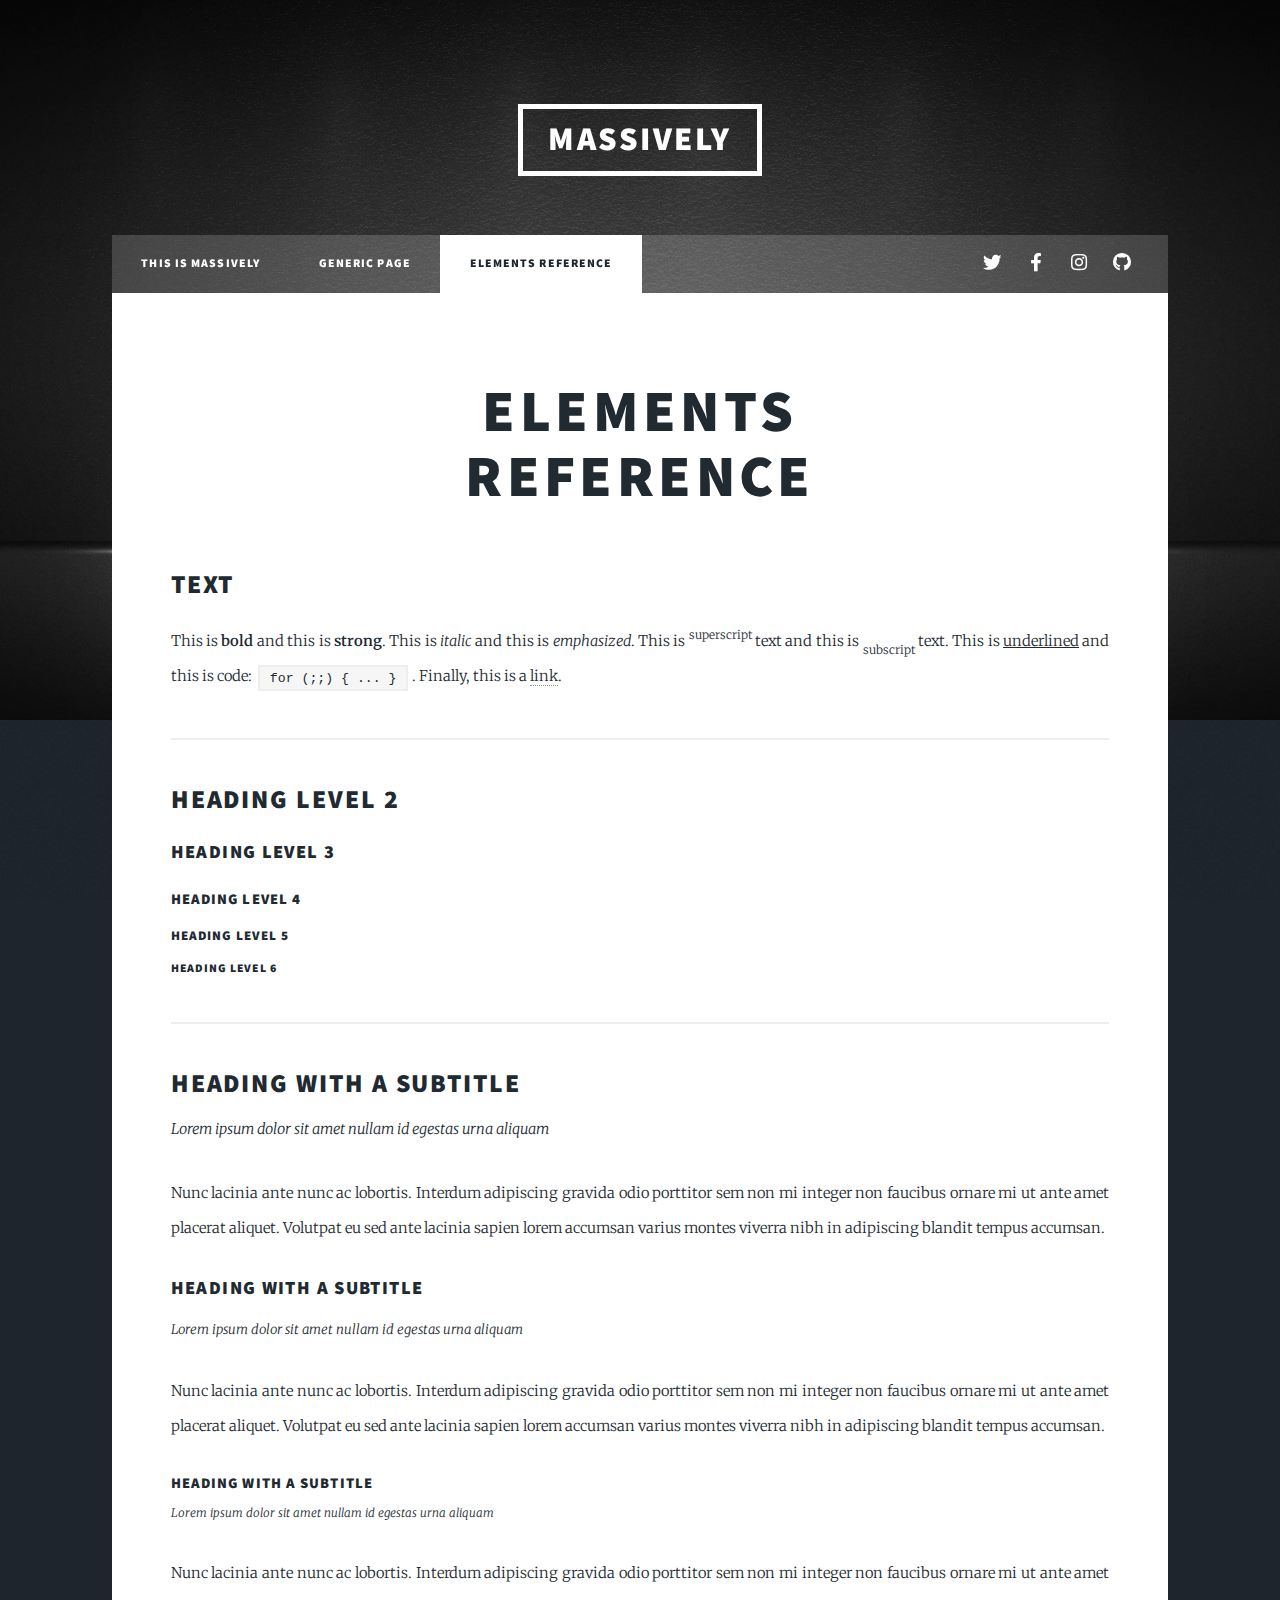
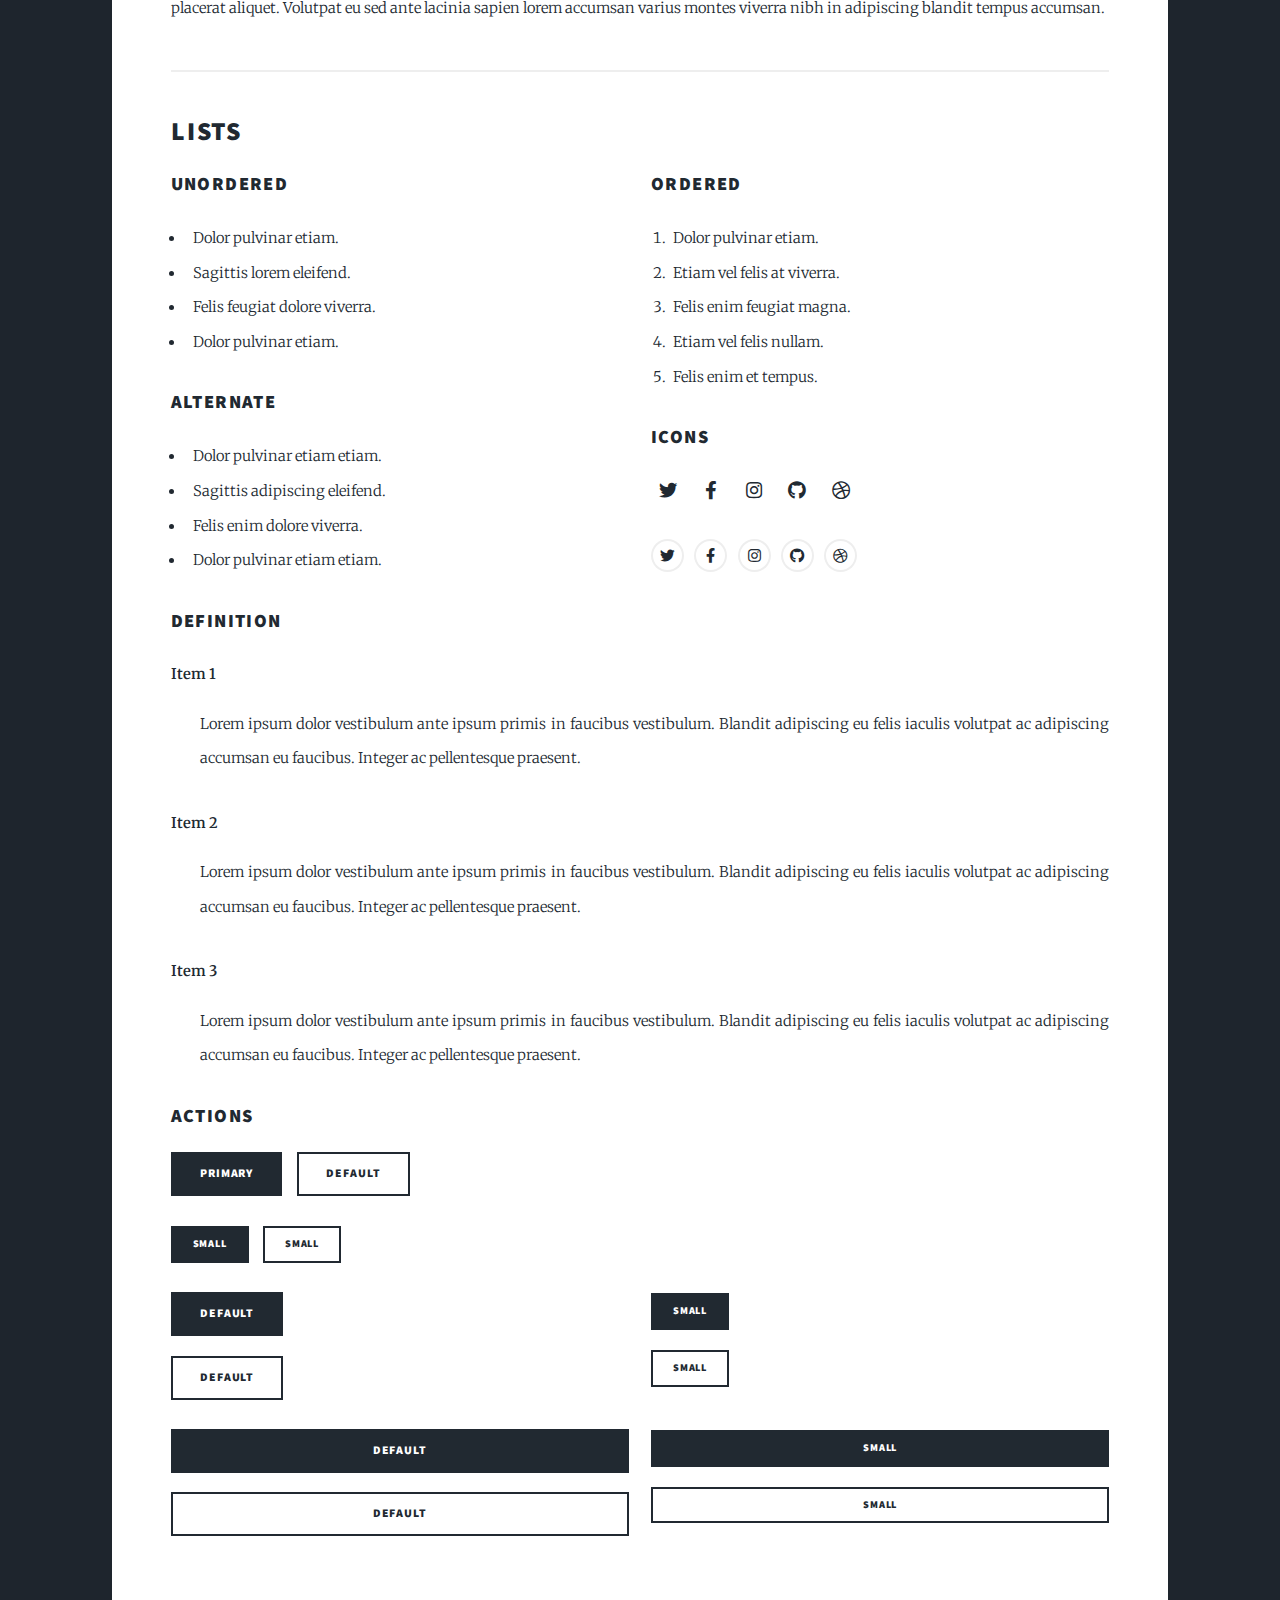
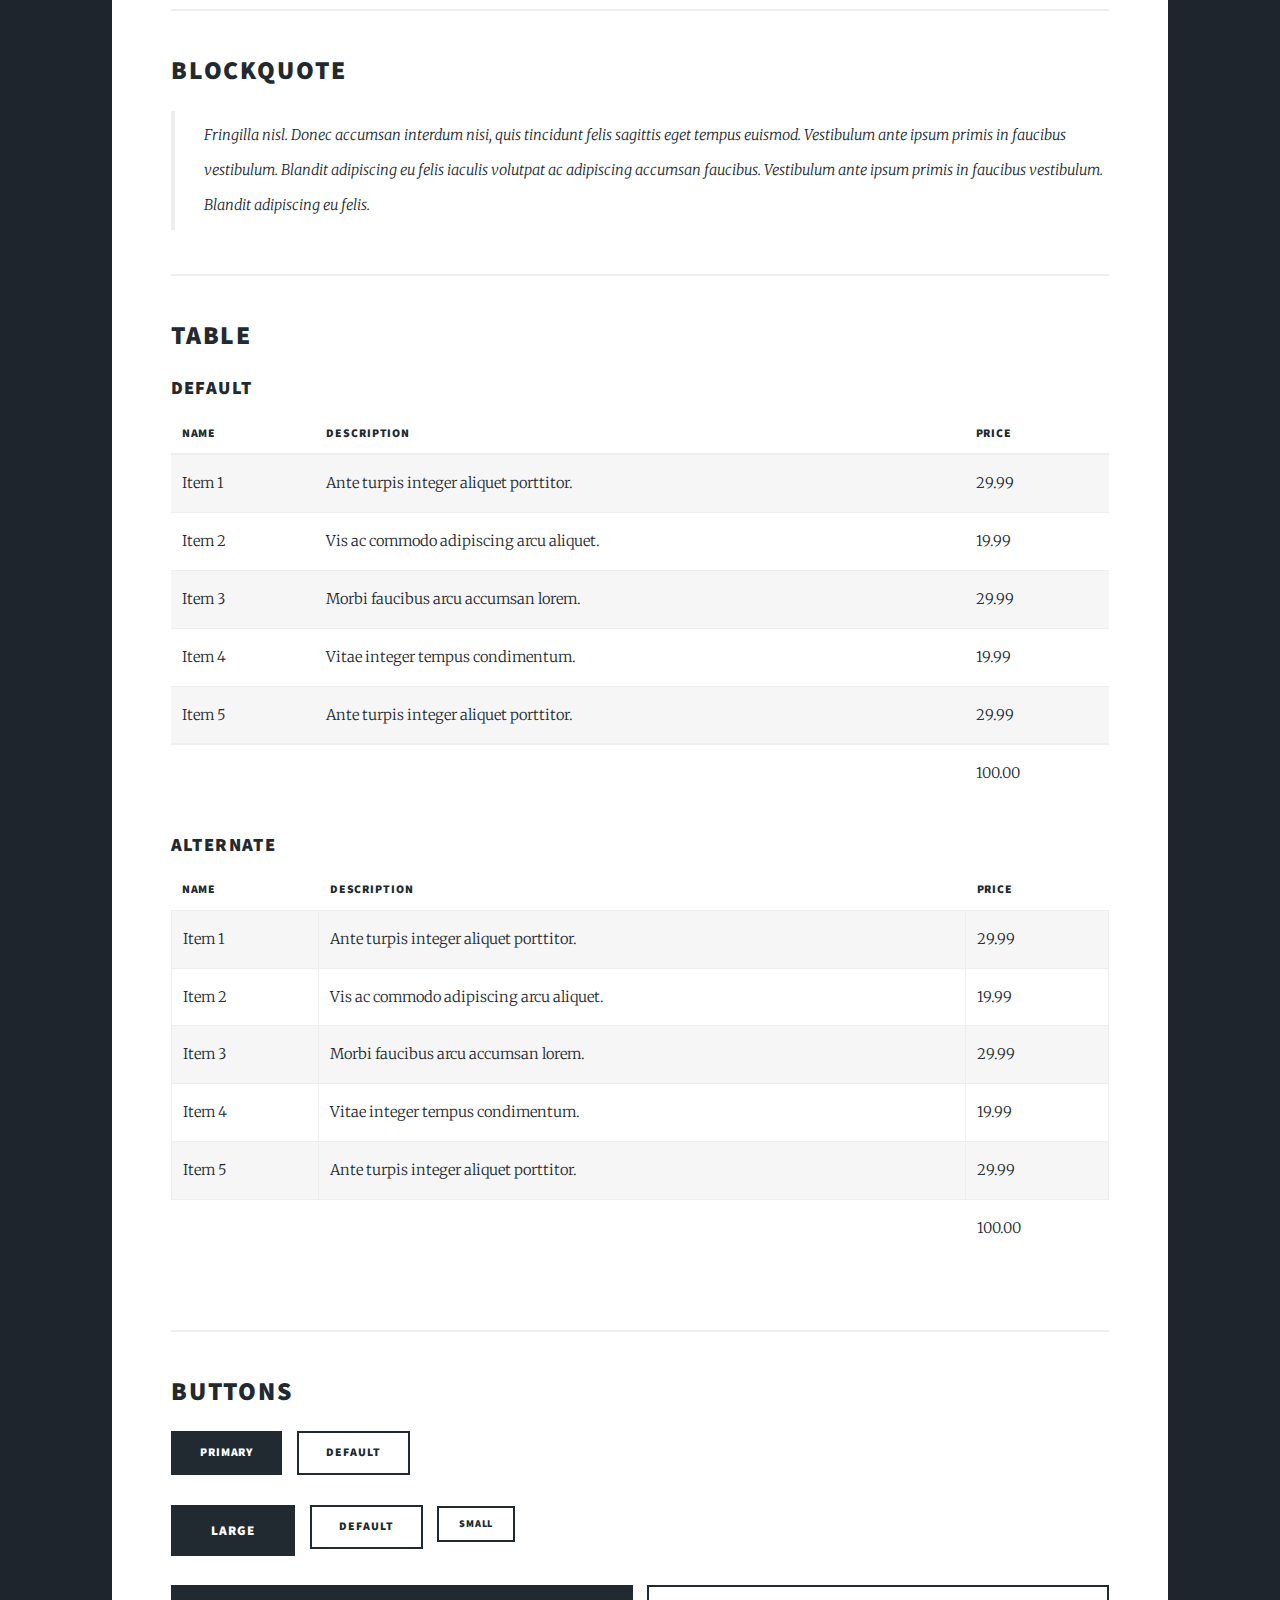
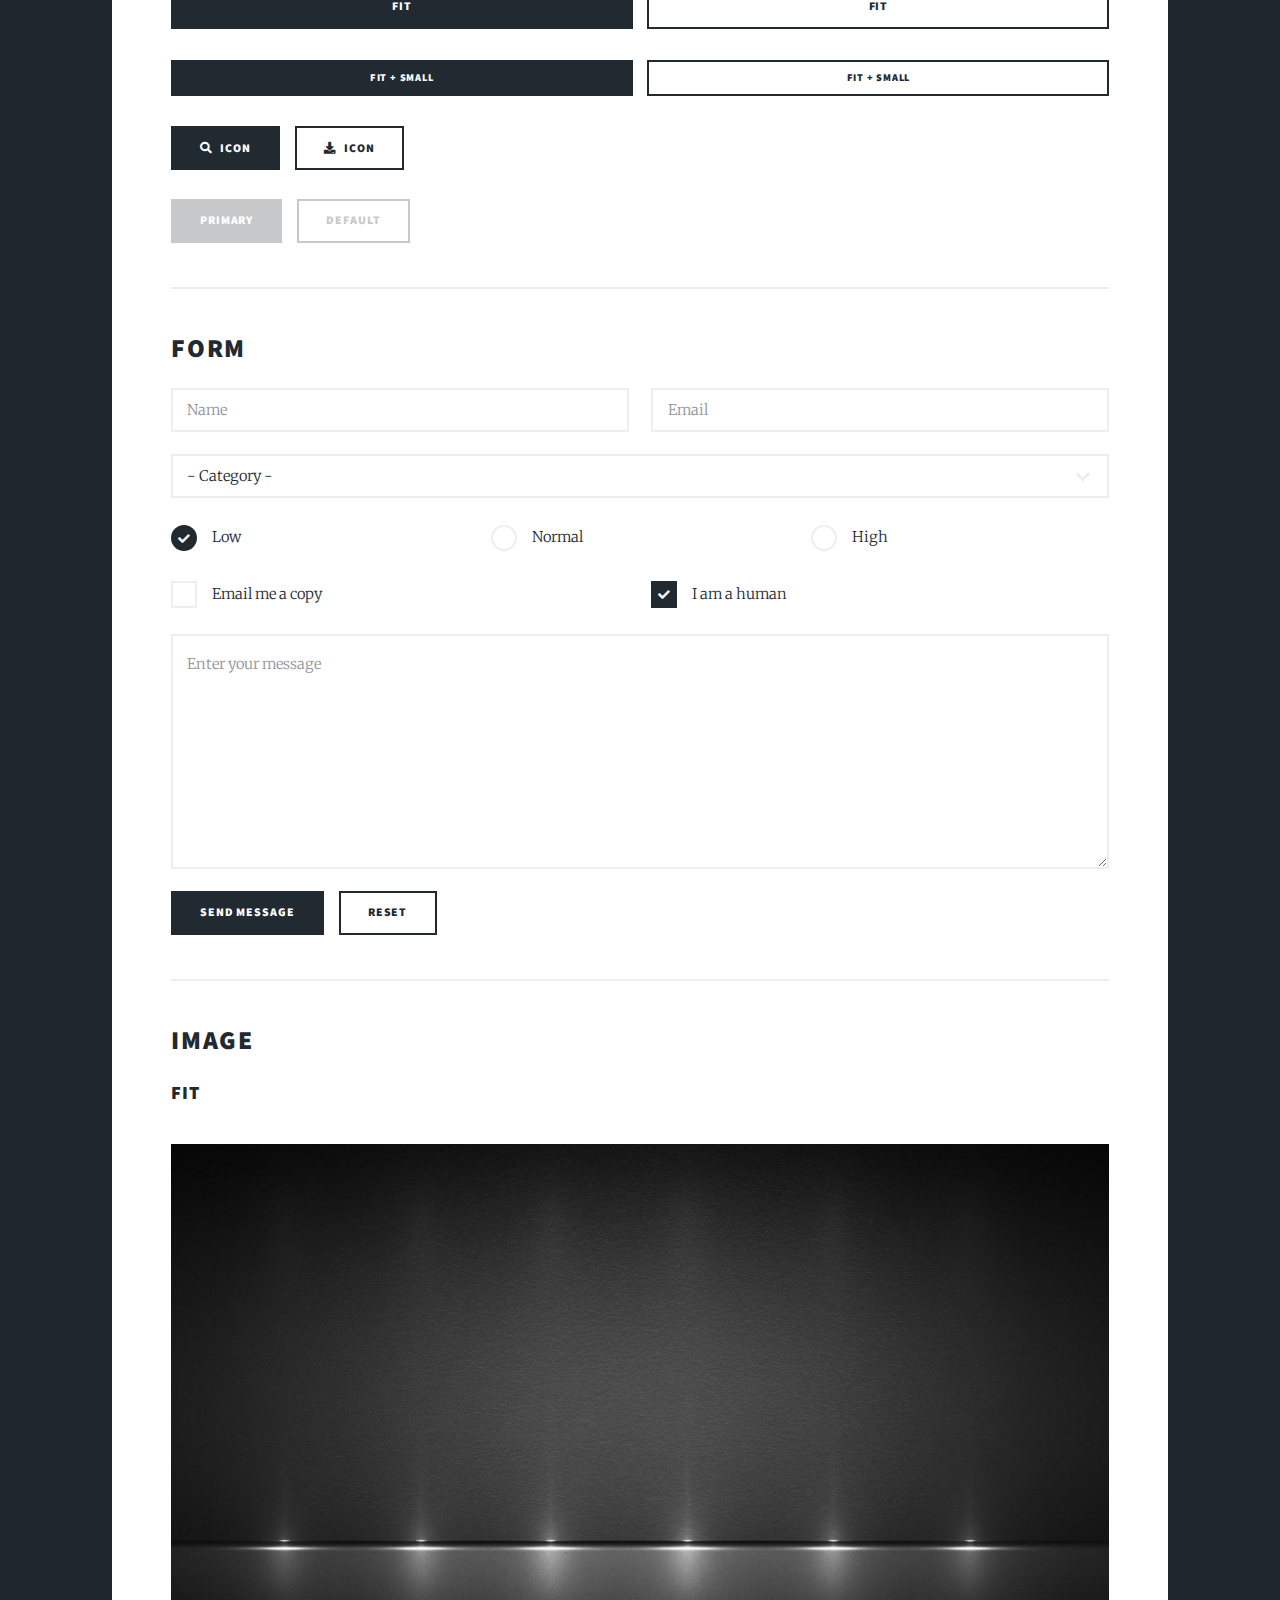
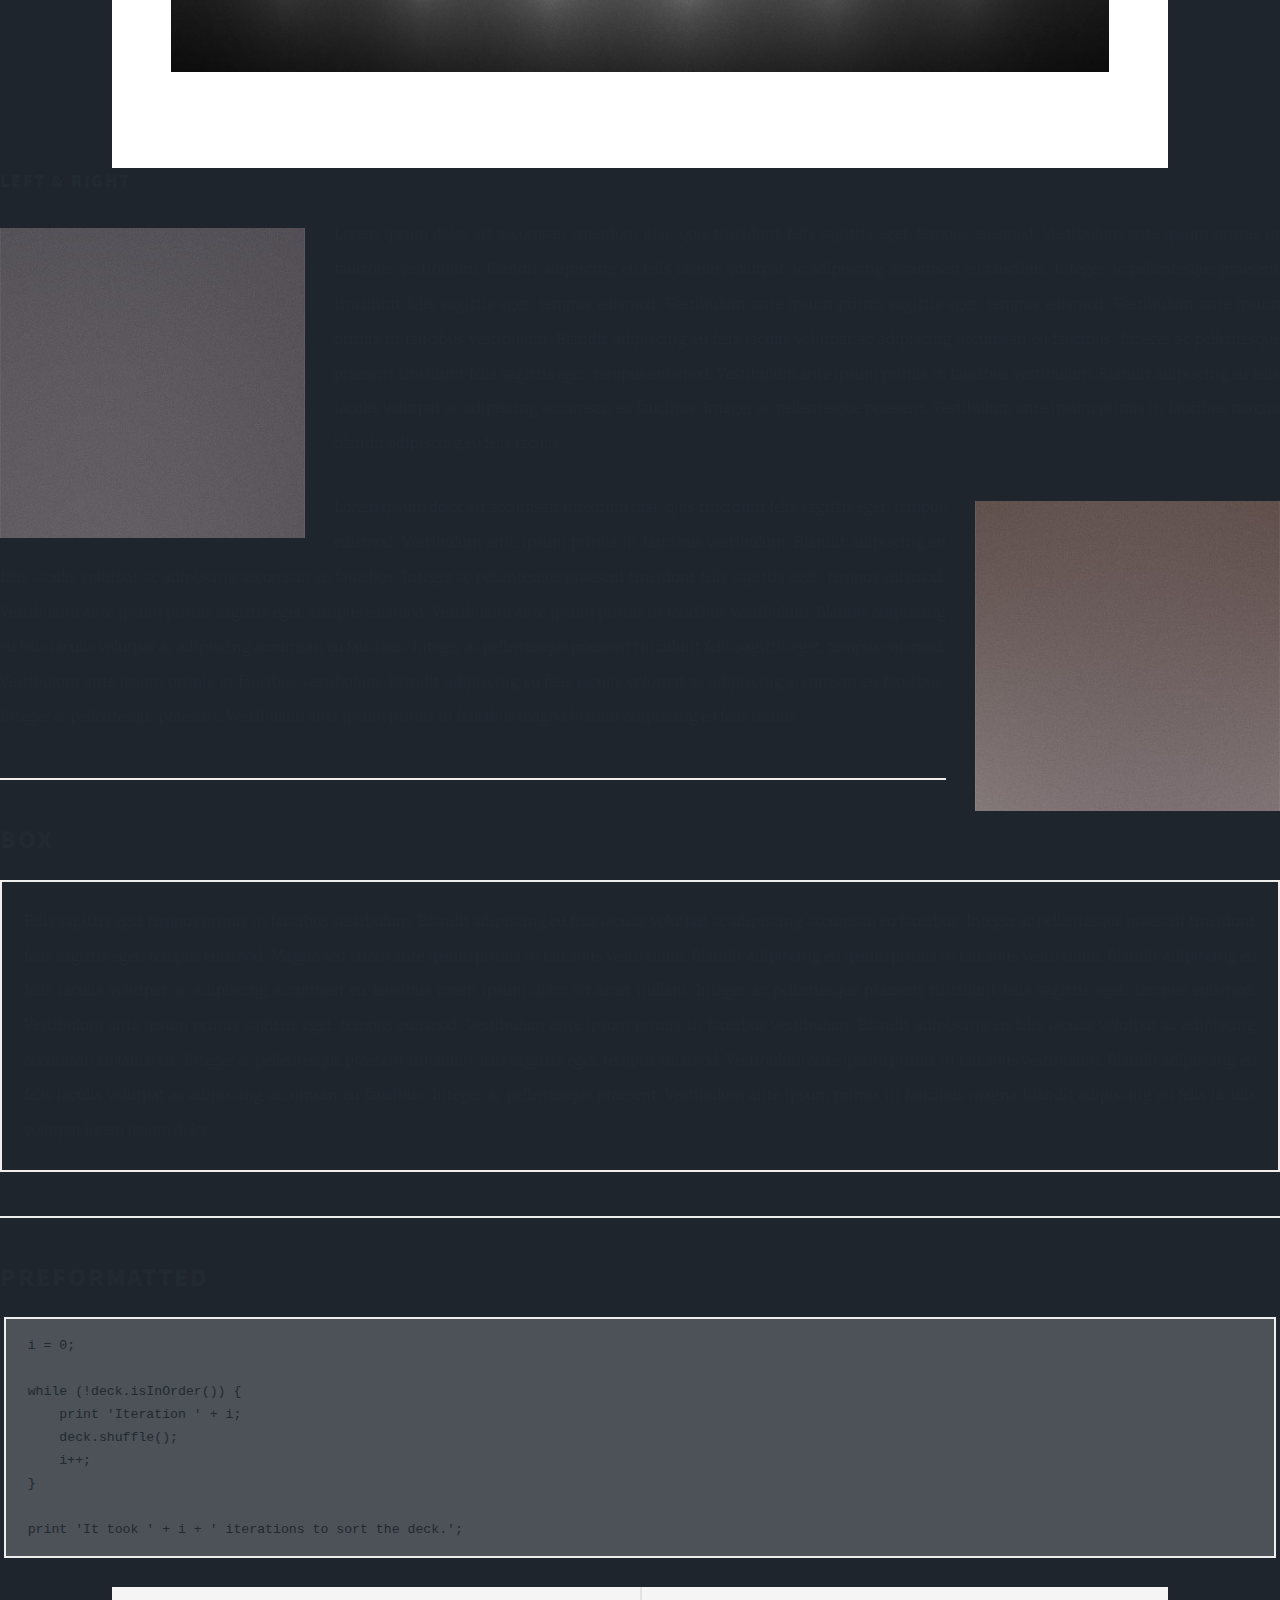
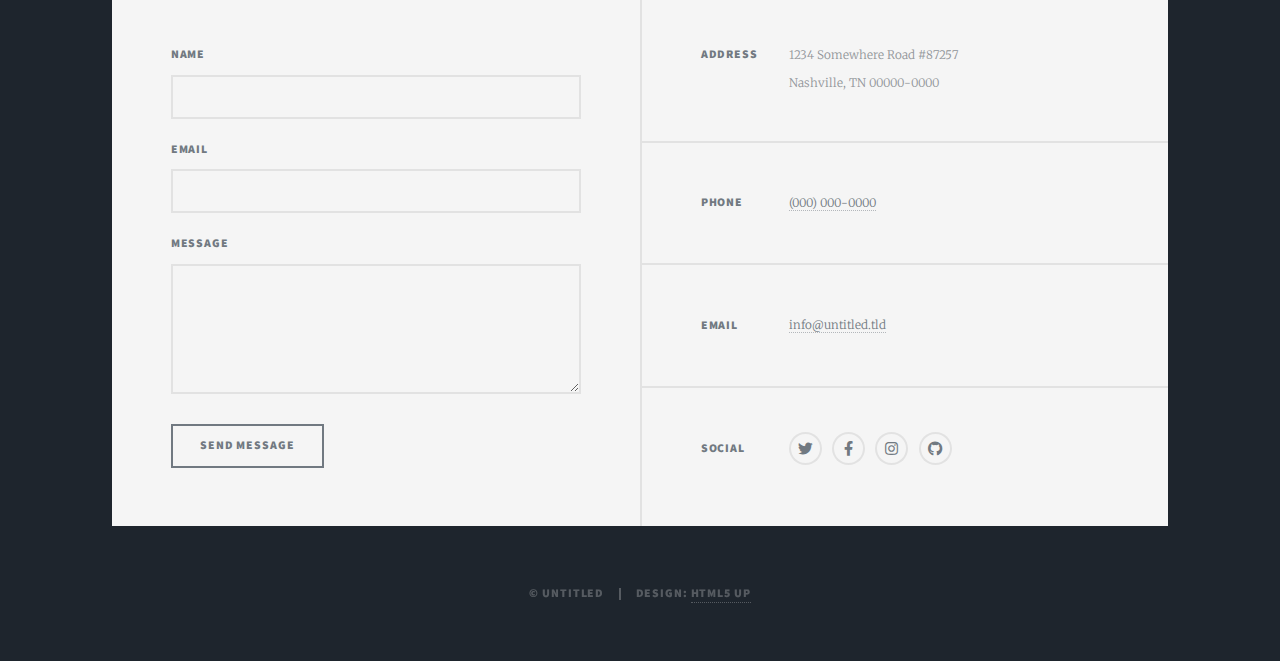
==== commit 4085b5d0: "Update elements.html" ====
--- a/elements.html
+++ b/elements.html
@@ -391,19 +391,6 @@
 
 									<h3>Fit</h3>
 									<span class="image fit"><img src="images/bright.jpg" alt="" /></span>
-									<div class="box alt">
-										<div class="row gtr-50 gtr-uniform">
-											<div class="col-4"><span class="image fit"><img src="images/pic02.jpg" alt="" /></span></div>
-											<div class="col-4"><span class="image fit"><img src="images/pic03.jpg" alt="" /></span></div>
-											<div class="col-4"><span class="image fit"><img src="images/pic04.jpg" alt="" /></span></div>
-											<!-- Break -->
-											<div class="col-4"><span class="image fit"><img src="images/pic04.jpg" alt="" /></span></div>
-											<div class="col-4"><span class="image fit"><img src="images/pic02.jpg" alt="" /></span></div>
-											<div class="col-4"><span class="image fit"><img src="images/pic03.jpg" alt="" /></span></div>
-											<!-- Break -->
-											<div class="col-4"><span class="image fit"><img src="images/pic03.jpg" alt="" /></span></div>
-											<div class="col-4"><span class="image fit"><img src="images/pic04.jpg" alt="" /></span></div>
-											<div class="col-4"><span class="image fit"><img src="images/pic02.jpg" alt="" /></span></div>
 										</div>
 									</div>
 
